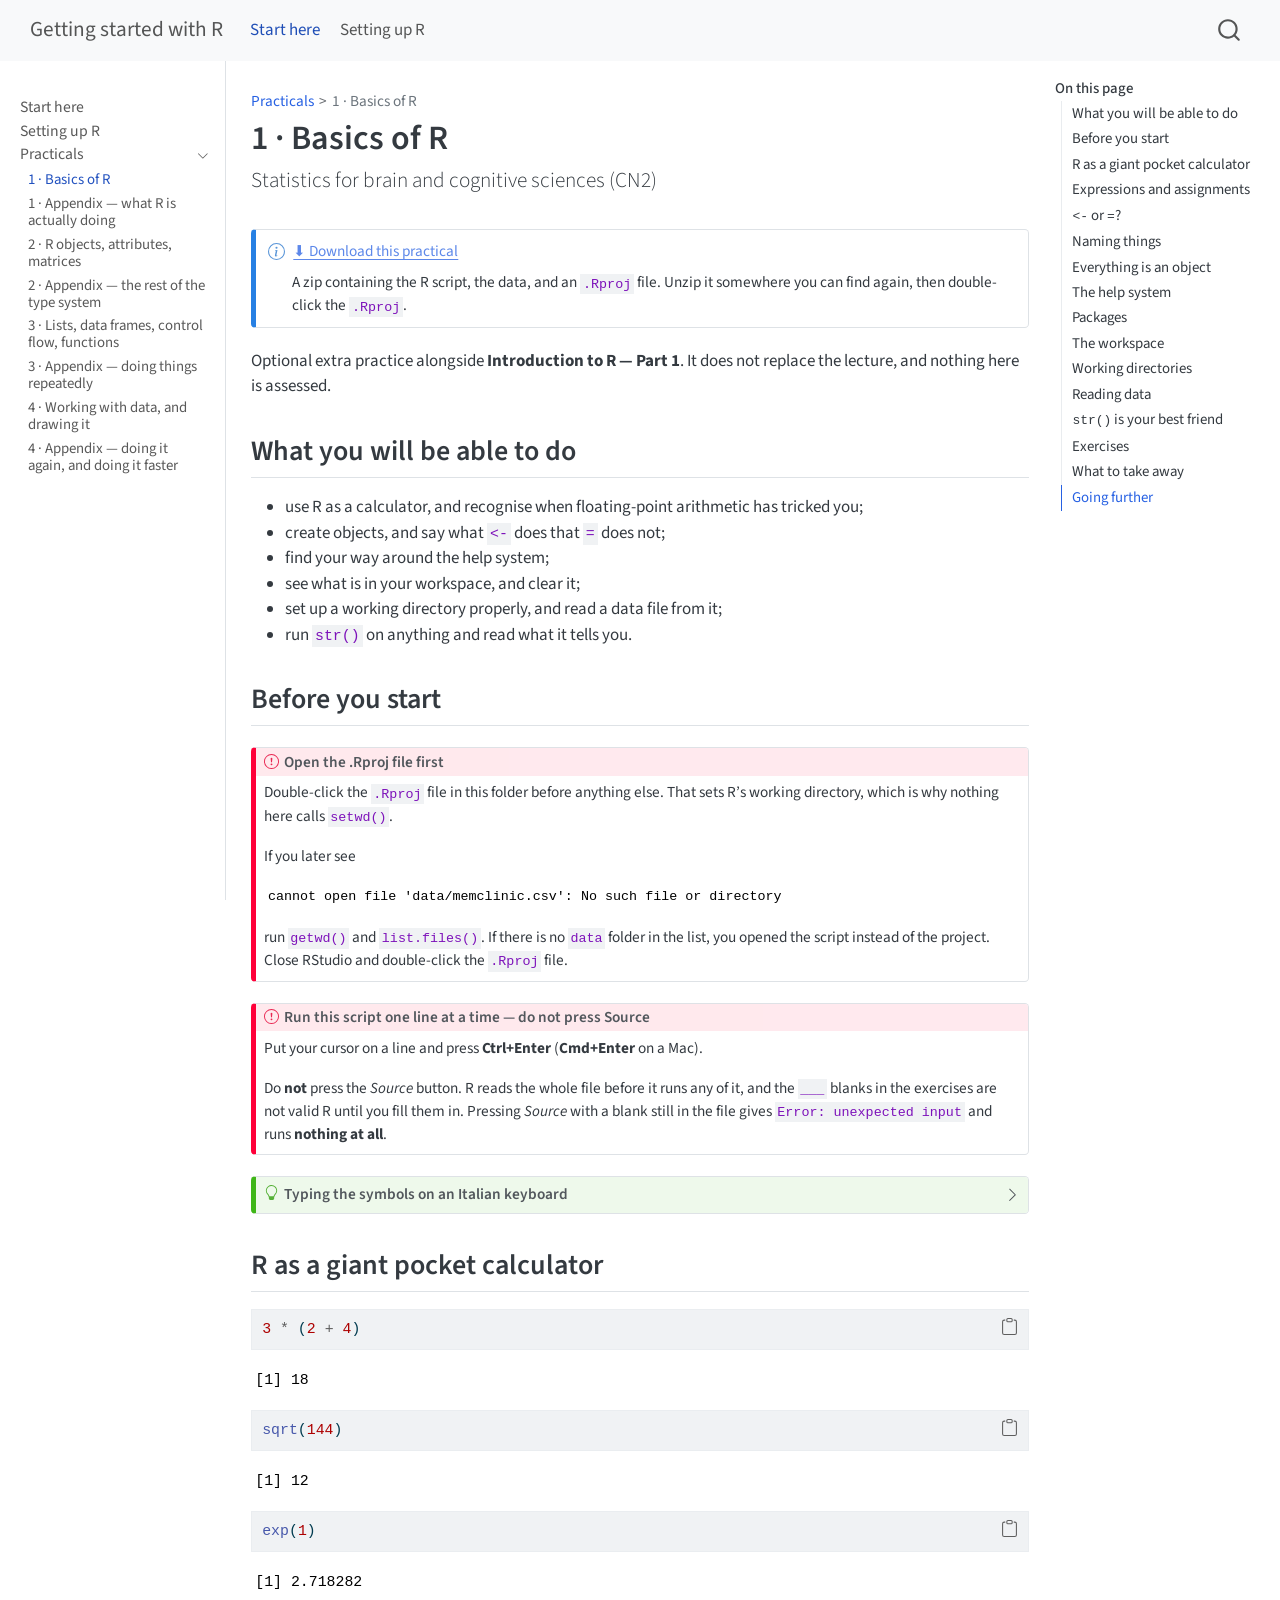
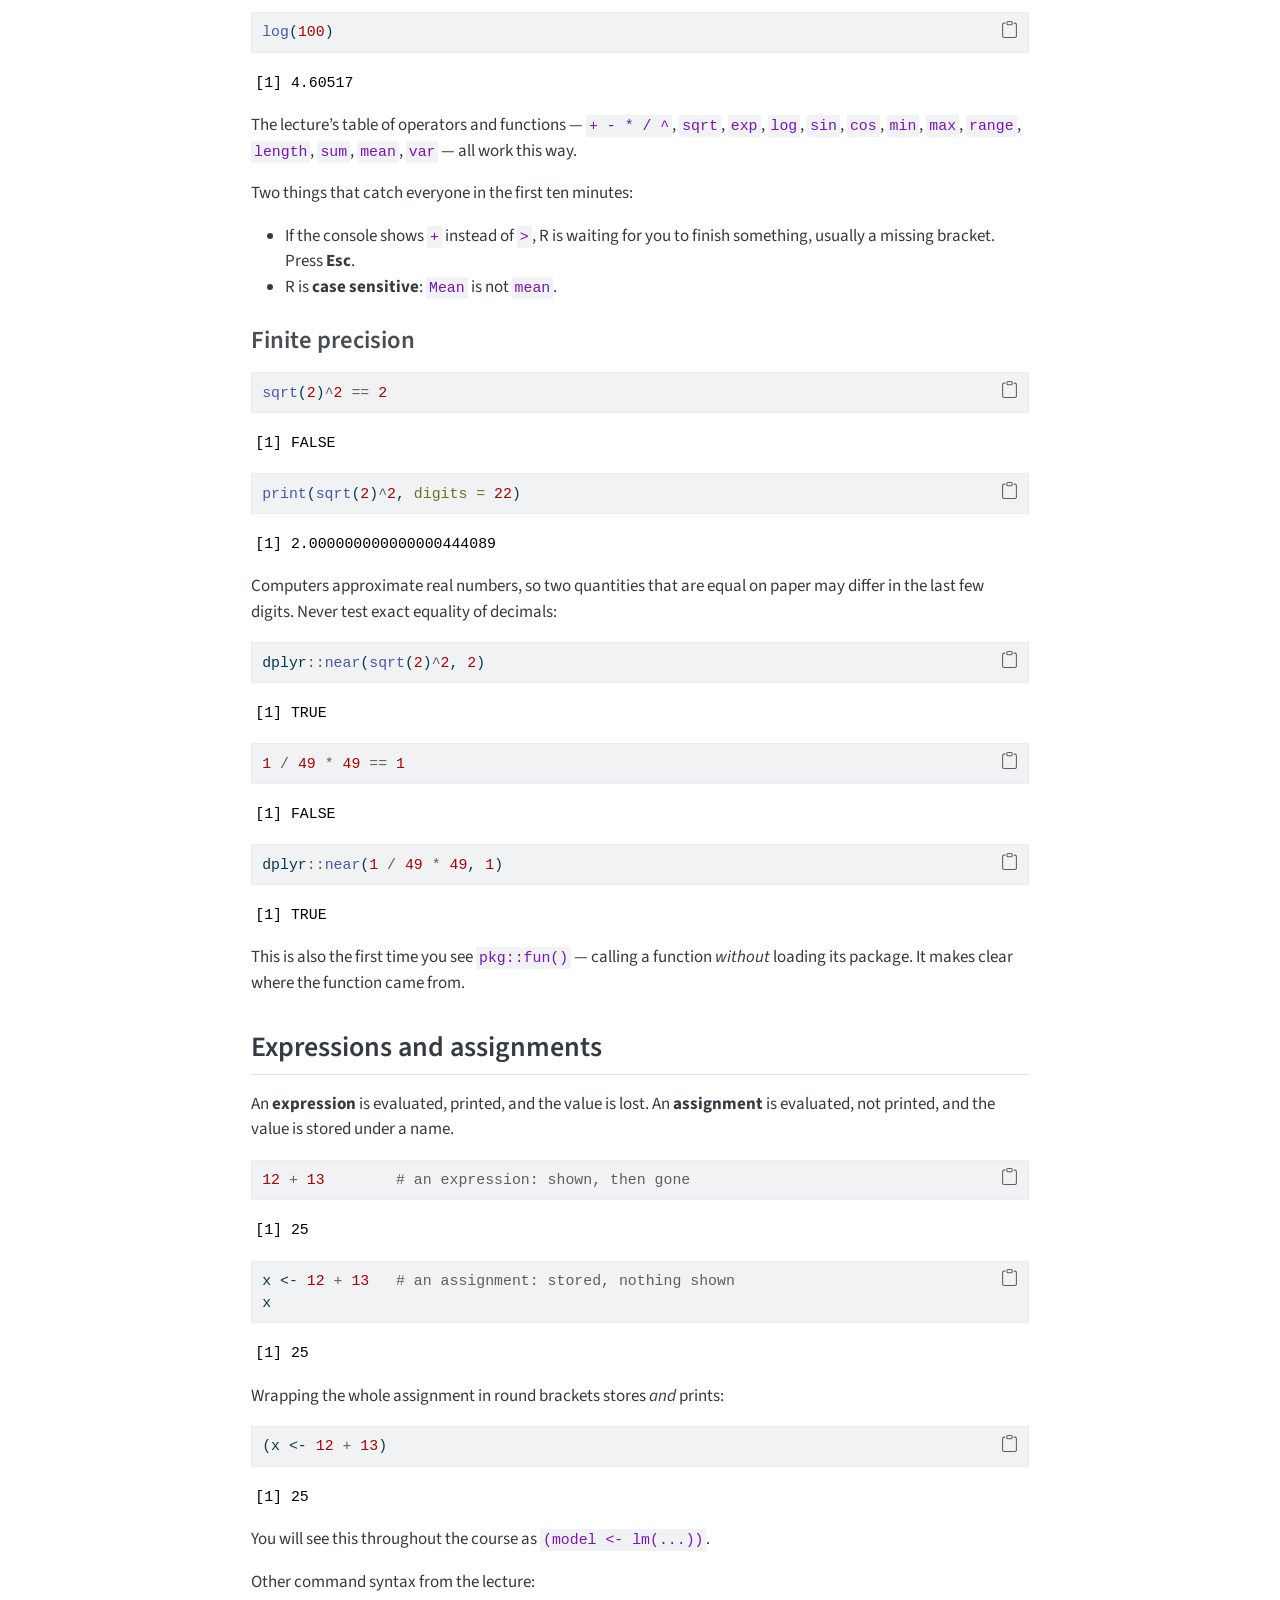
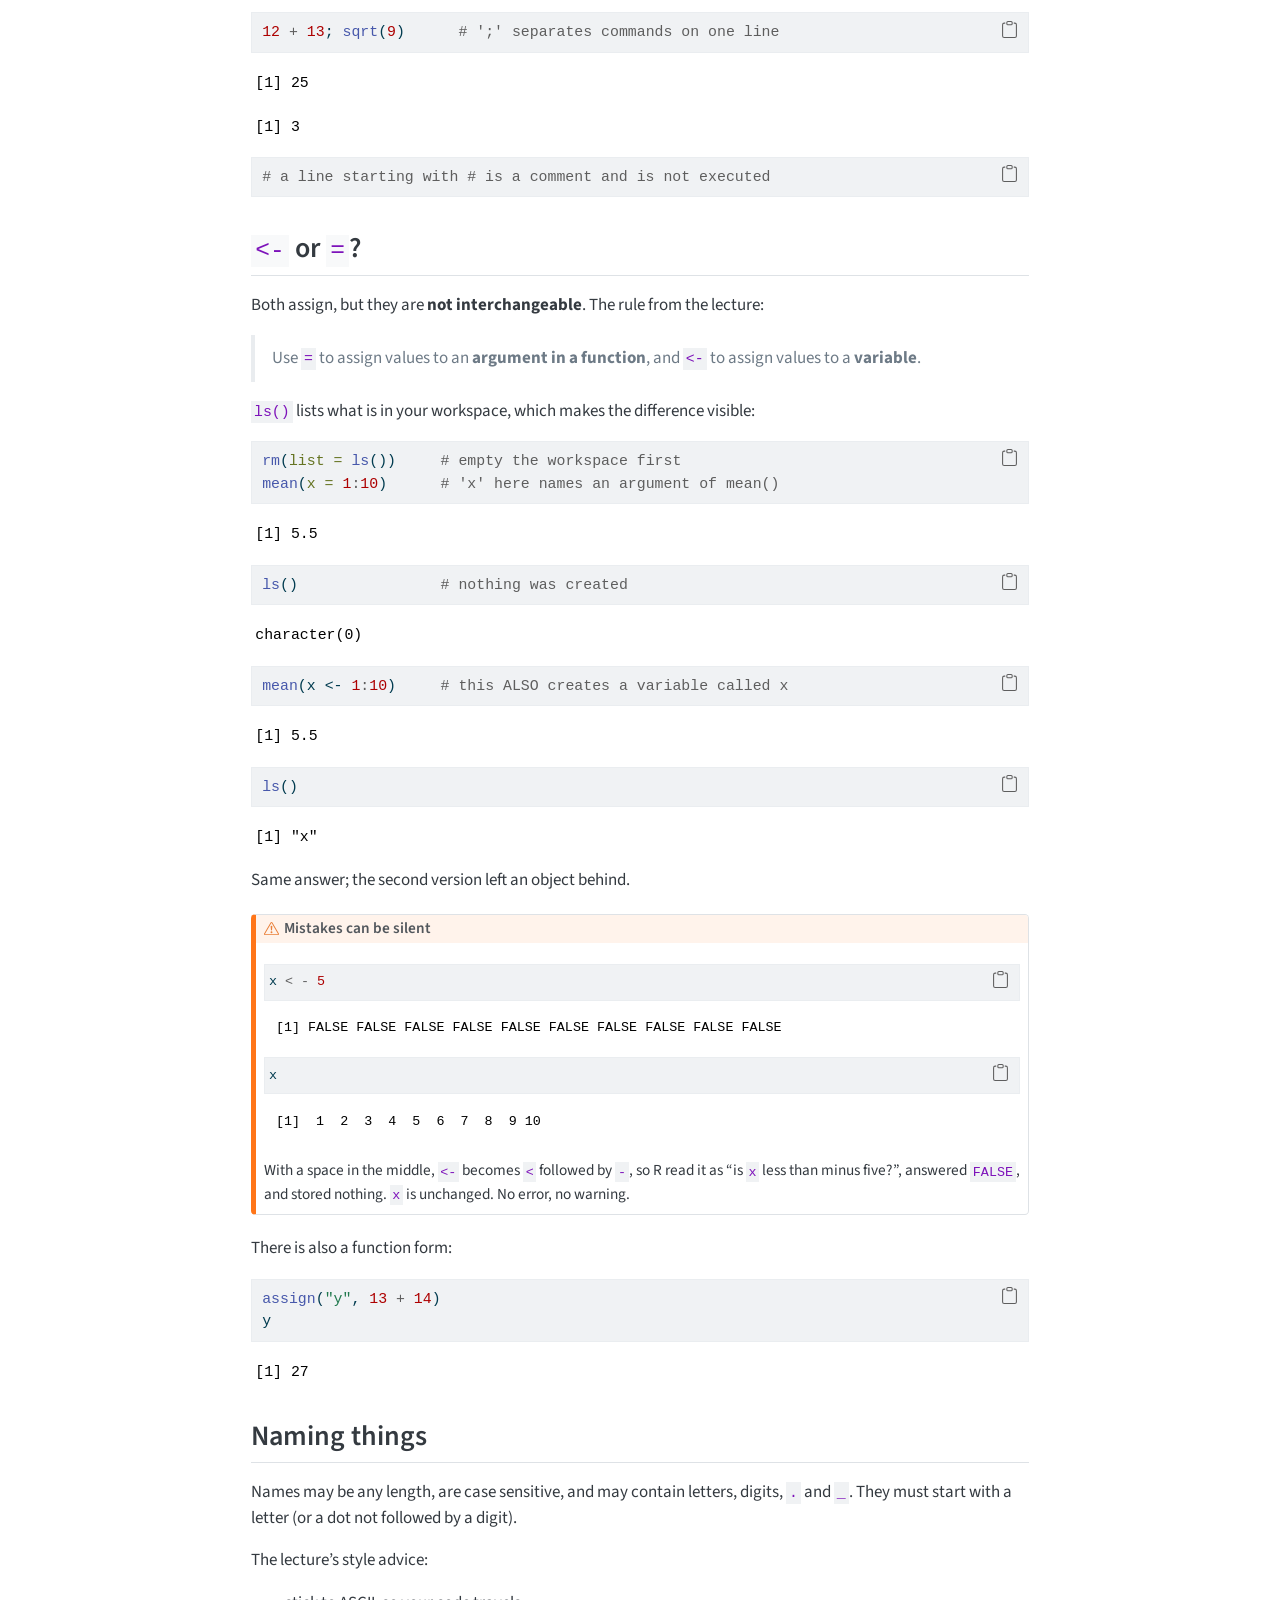
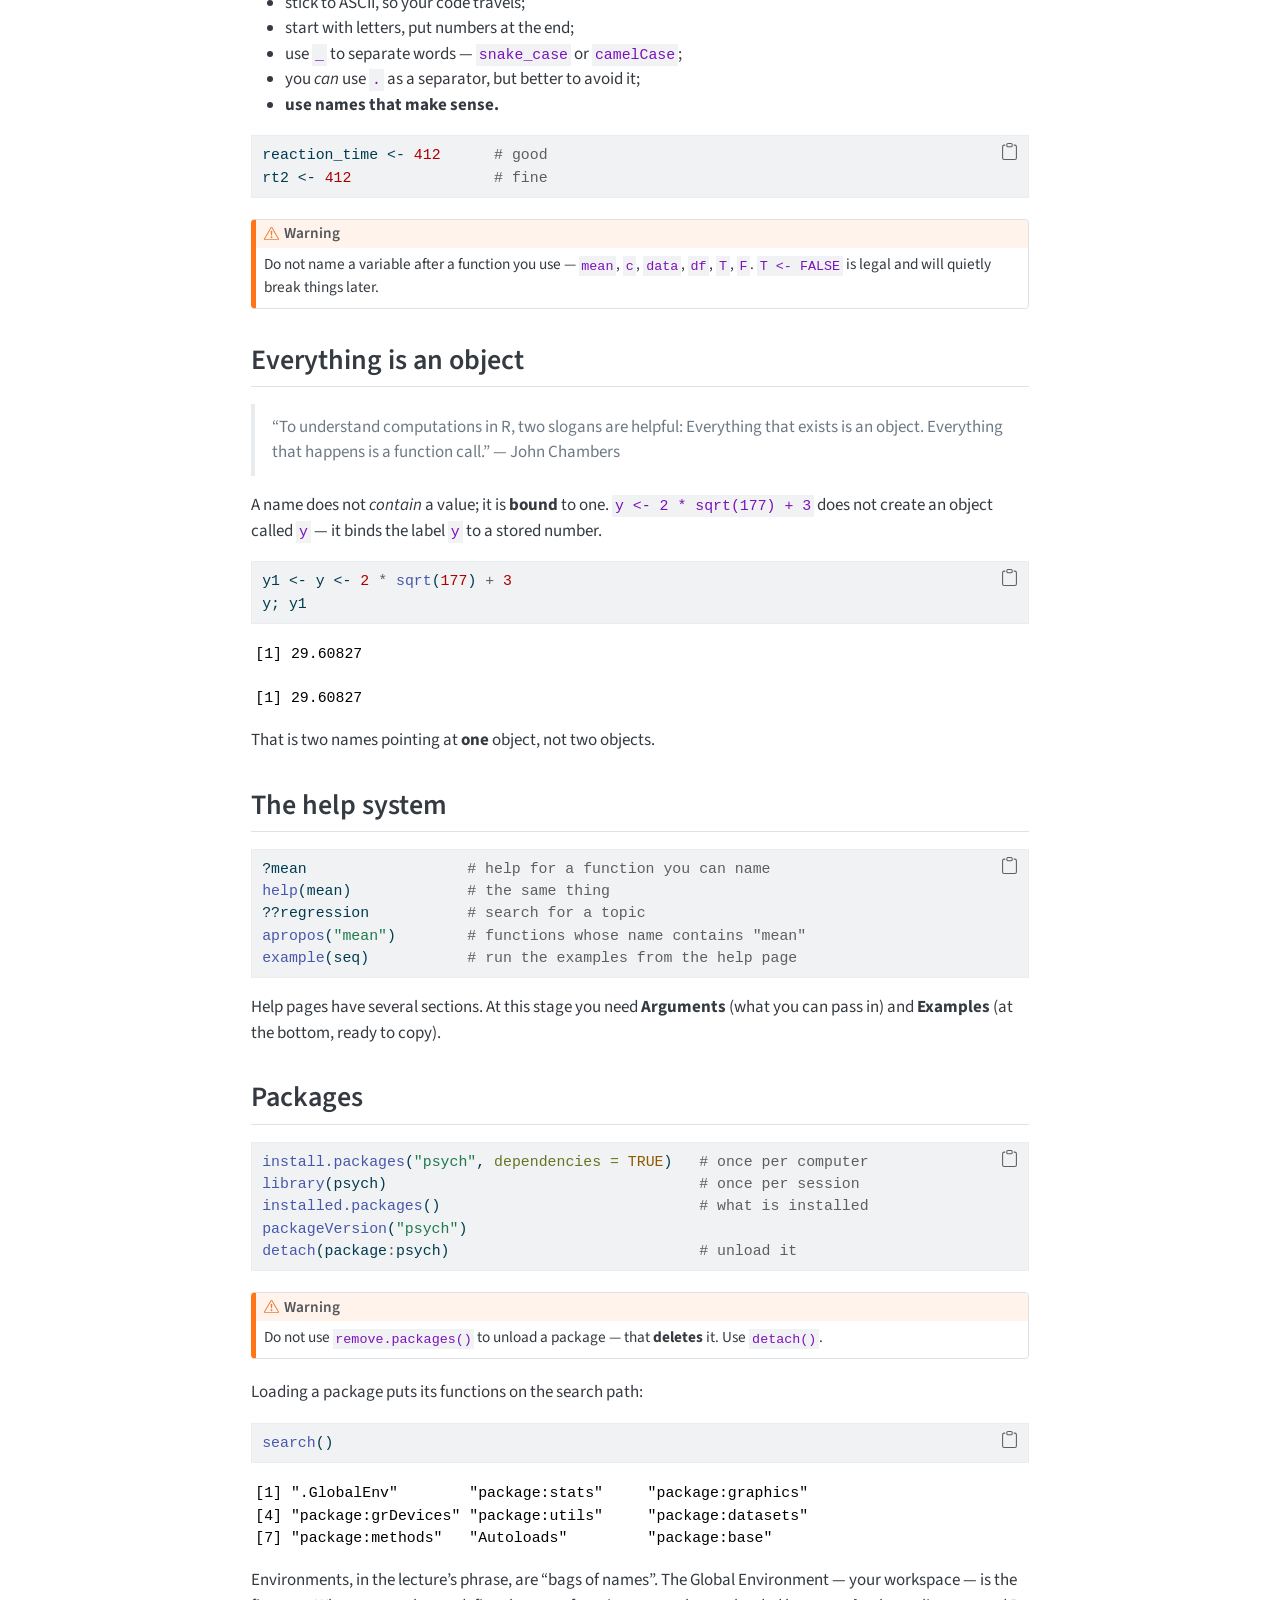
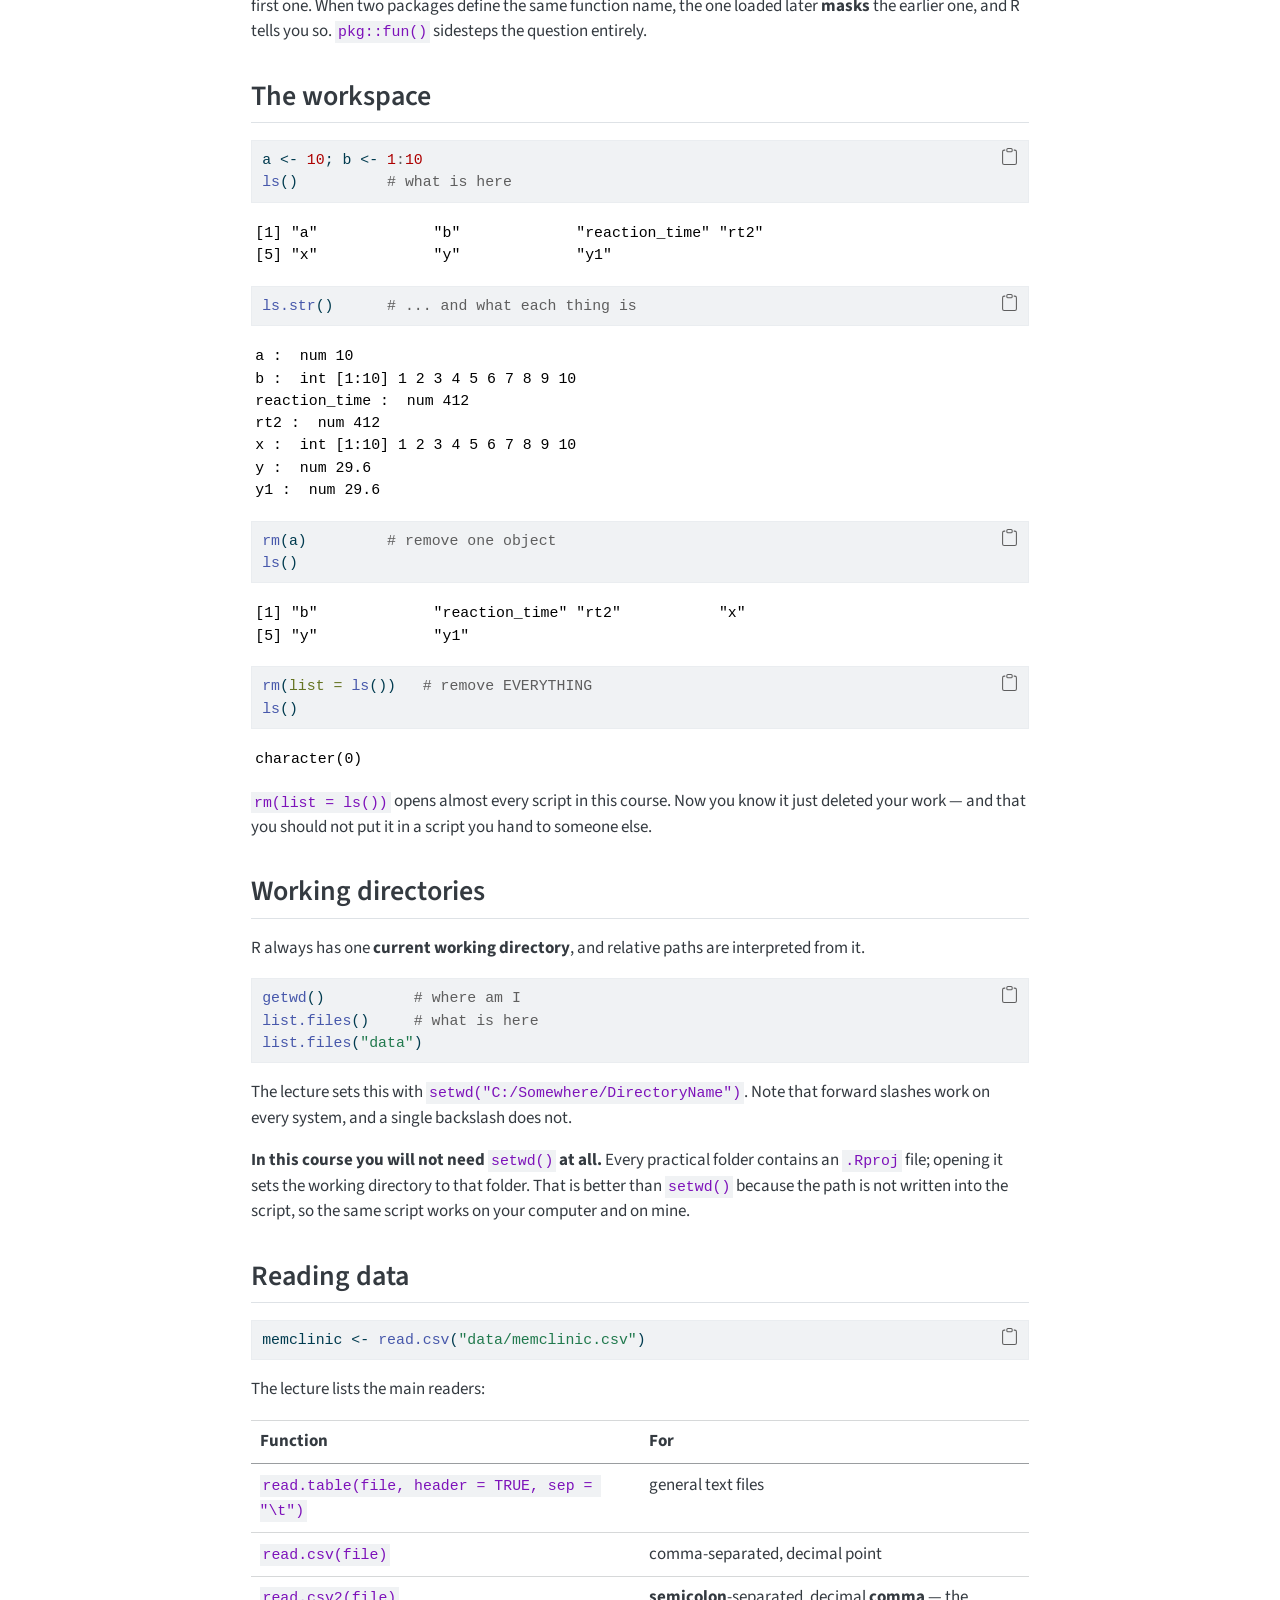
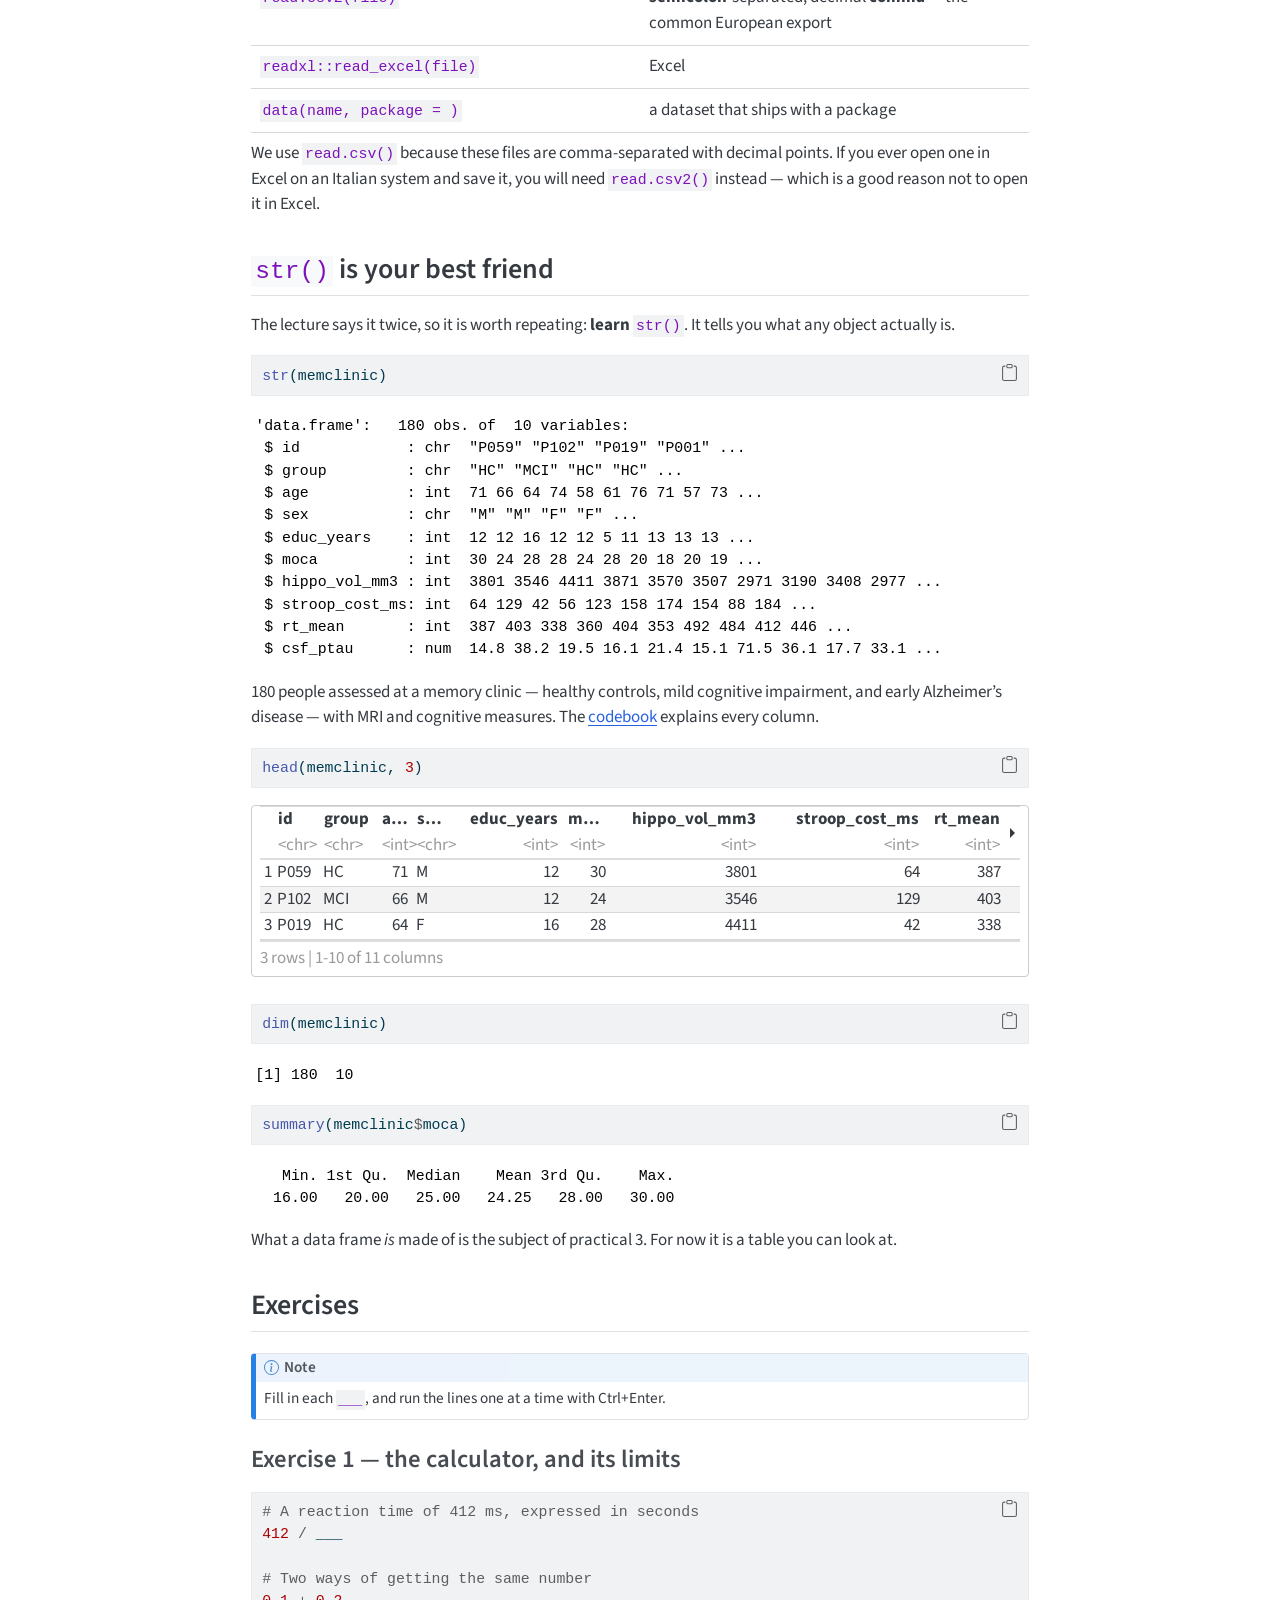
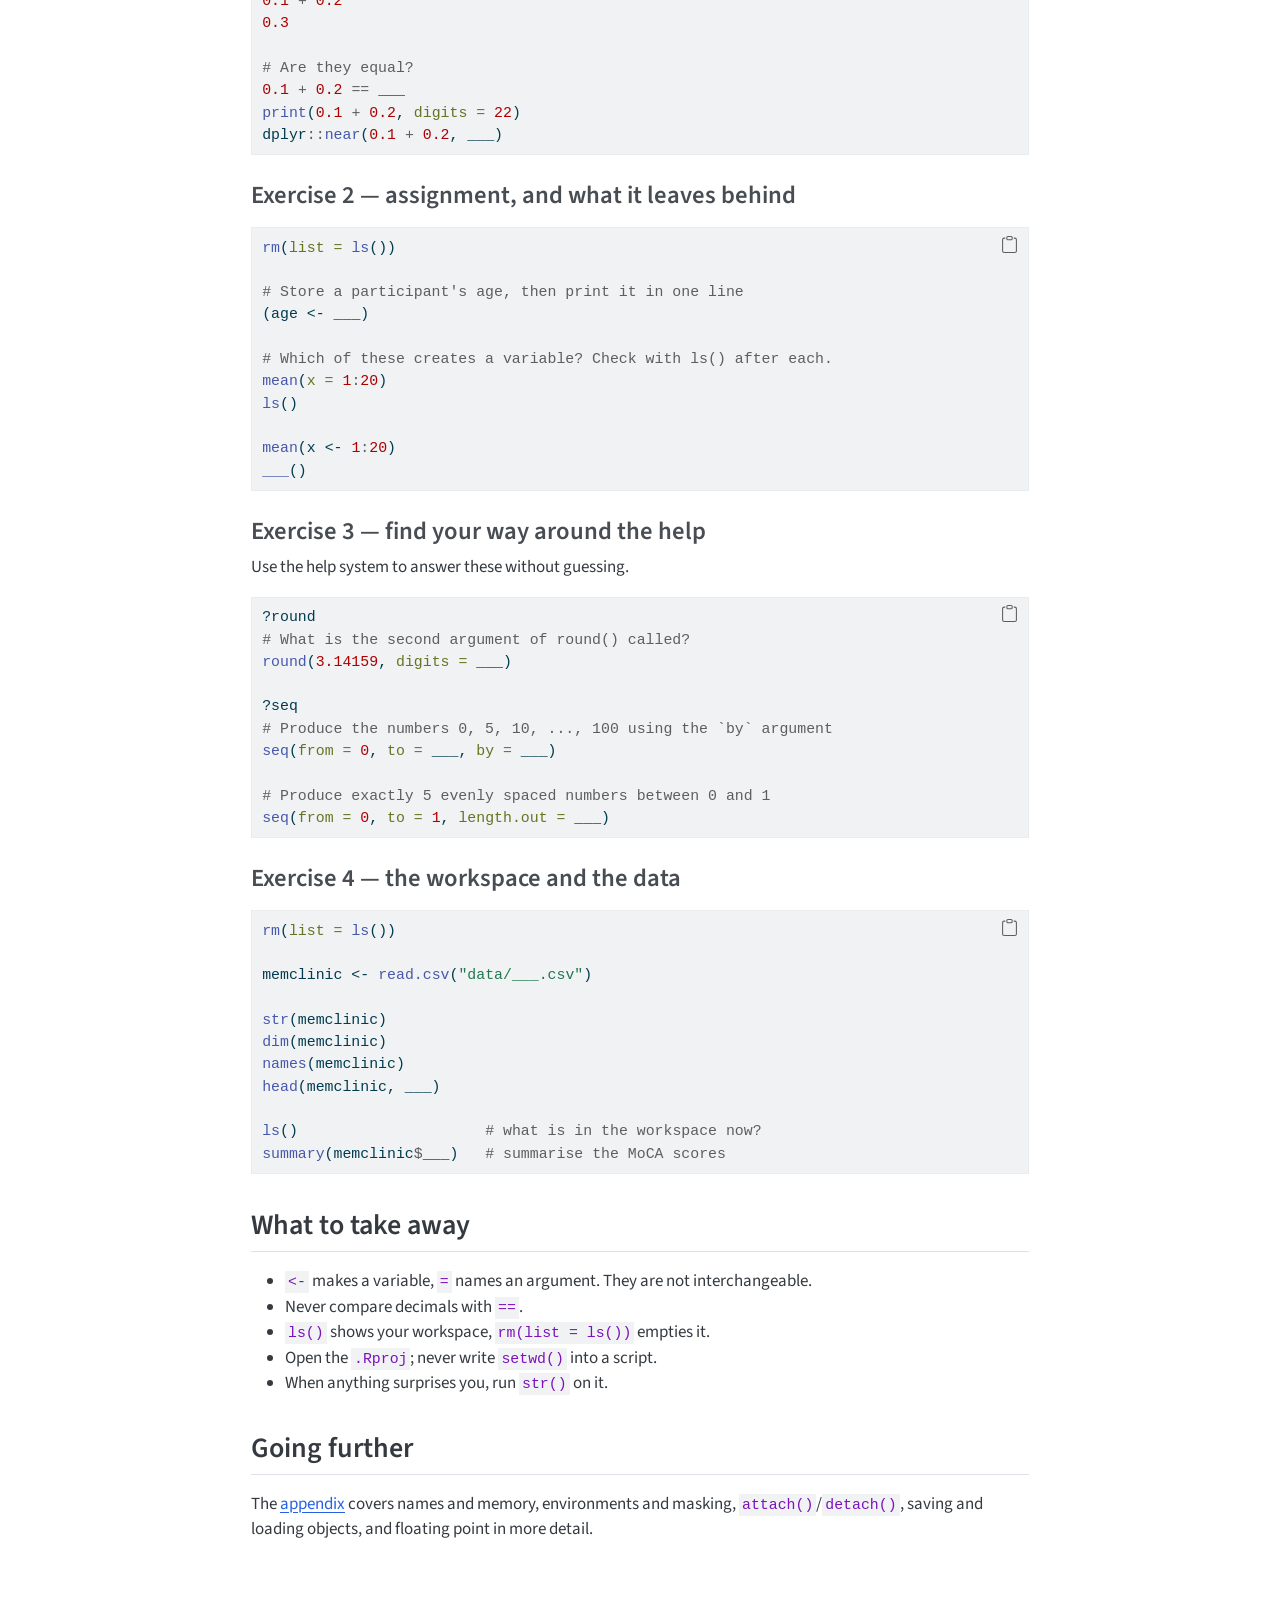
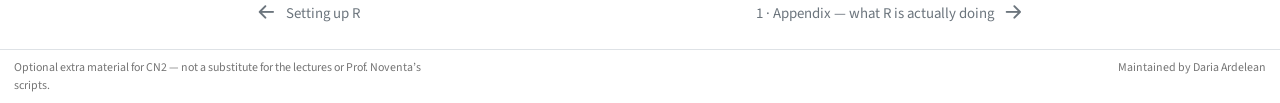
==== sessions/01-r-basics/index.html @ 89834e25 "site: 2026-09-23" ====
<!DOCTYPE html>
<html xmlns="http://www.w3.org/1999/xhtml" lang="en" xml:lang="en"><head>

<meta charset="utf-8">
<meta name="generator" content="quarto-1.8.26">

<meta name="viewport" content="width=device-width, initial-scale=1.0, user-scalable=yes">


<title>1 · Basics of R – Getting started with R</title>
<style>
code{white-space: pre-wrap;}
span.smallcaps{font-variant: small-caps;}
div.columns{display: flex; gap: min(4vw, 1.5em);}
div.column{flex: auto; overflow-x: auto;}
div.hanging-indent{margin-left: 1.5em; text-indent: -1.5em;}
ul.task-list{list-style: none;}
ul.task-list li input[type="checkbox"] {
  width: 0.8em;
  margin: 0 0.8em 0.2em -1em; /* quarto-specific, see https://github.com/quarto-dev/quarto-cli/issues/4556 */ 
  vertical-align: middle;
}
/* CSS for syntax highlighting */
html { -webkit-text-size-adjust: 100%; }
pre > code.sourceCode { white-space: pre; position: relative; }
pre > code.sourceCode > span { display: inline-block; line-height: 1.25; }
pre > code.sourceCode > span:empty { height: 1.2em; }
.sourceCode { overflow: visible; }
code.sourceCode > span { color: inherit; text-decoration: inherit; }
div.sourceCode { margin: 1em 0; }
pre.sourceCode { margin: 0; }
@media screen {
div.sourceCode { overflow: auto; }
}
@media print {
pre > code.sourceCode { white-space: pre-wrap; }
pre > code.sourceCode > span { text-indent: -5em; padding-left: 5em; }
}
pre.numberSource code
  { counter-reset: source-line 0; }
pre.numberSource code > span
  { position: relative; left: -4em; counter-increment: source-line; }
pre.numberSource code > span > a:first-child::before
  { content: counter(source-line);
    position: relative; left: -1em; text-align: right; vertical-align: baseline;
    border: none; display: inline-block;
    -webkit-touch-callout: none; -webkit-user-select: none;
    -khtml-user-select: none; -moz-user-select: none;
    -ms-user-select: none; user-select: none;
    padding: 0 4px; width: 4em;
  }
pre.numberSource { margin-left: 3em;  padding-left: 4px; }
div.sourceCode
  {   }
@media screen {
pre > code.sourceCode > span > a:first-child::before { text-decoration: underline; }
}
</style>


<script src="../../site_libs/quarto-nav/quarto-nav.js"></script>
<script src="../../site_libs/quarto-nav/headroom.min.js"></script>
<script src="../../site_libs/clipboard/clipboard.min.js"></script>
<script src="../../site_libs/quarto-search/autocomplete.umd.js"></script>
<script src="../../site_libs/quarto-search/fuse.min.js"></script>
<script src="../../site_libs/quarto-search/quarto-search.js"></script>
<meta name="quarto:offset" content="../../">
<link href="../../sessions/01-r-basics/appendix.html" rel="next">
<link href="../../setup.html" rel="prev">
<script src="../../site_libs/quarto-html/quarto.js" type="module"></script>
<script src="../../site_libs/quarto-html/tabsets/tabsets.js" type="module"></script>
<script src="../../site_libs/quarto-html/axe/axe-check.js" type="module"></script>
<script src="../../site_libs/quarto-html/popper.min.js"></script>
<script src="../../site_libs/quarto-html/tippy.umd.min.js"></script>
<script src="../../site_libs/quarto-html/anchor.min.js"></script>
<link href="../../site_libs/quarto-html/tippy.css" rel="stylesheet">
<link href="../../site_libs/quarto-html/quarto-syntax-highlighting-587c61ba64f3a5504c4d52d930310e48.css" rel="stylesheet" id="quarto-text-highlighting-styles">
<script src="../../site_libs/bootstrap/bootstrap.min.js"></script>
<link href="../../site_libs/bootstrap/bootstrap-icons.css" rel="stylesheet">
<link href="../../site_libs/bootstrap/bootstrap-b4acf84f37d6d68f6a15c6fe27913e81.min.css" rel="stylesheet" append-hash="true" id="quarto-bootstrap" data-mode="light">
<script id="quarto-search-options" type="application/json">{
  "location": "navbar",
  "copy-button": false,
  "collapse-after": 3,
  "panel-placement": "end",
  "type": "overlay",
  "limit": 50,
  "keyboard-shortcut": [
    "f",
    "/",
    "s"
  ],
  "show-item-context": false,
  "language": {
    "search-no-results-text": "No results",
    "search-matching-documents-text": "matching documents",
    "search-copy-link-title": "Copy link to search",
    "search-hide-matches-text": "Hide additional matches",
    "search-more-match-text": "more match in this document",
    "search-more-matches-text": "more matches in this document",
    "search-clear-button-title": "Clear",
    "search-text-placeholder": "",
    "search-detached-cancel-button-title": "Cancel",
    "search-submit-button-title": "Submit",
    "search-label": "Search"
  }
}</script>
<link href="../../site_libs/pagedtable-1.1/css/pagedtable.css" rel="stylesheet">
<script src="../../site_libs/pagedtable-1.1/js/pagedtable.js"></script>


<link rel="stylesheet" href="../../styles.css">
</head>

<body class="nav-sidebar docked nav-fixed quarto-light">

<div id="quarto-search-results"></div>
  <header id="quarto-header" class="headroom fixed-top">
    <nav class="navbar navbar-expand-lg " data-bs-theme="dark">
      <div class="navbar-container container-fluid">
      <div class="navbar-brand-container mx-auto">
    <a class="navbar-brand" href="../../index.html">
    <span class="navbar-title">Getting started with R</span>
    </a>
  </div>
            <div id="quarto-search" class="" title="Search"></div>
          <button class="navbar-toggler" type="button" data-bs-toggle="collapse" data-bs-target="#navbarCollapse" aria-controls="navbarCollapse" role="menu" aria-expanded="false" aria-label="Toggle navigation" onclick="if (window.quartoToggleHeadroom) { window.quartoToggleHeadroom(); }">
  <span class="navbar-toggler-icon"></span>
</button>
          <div class="collapse navbar-collapse" id="navbarCollapse">
            <ul class="navbar-nav navbar-nav-scroll me-auto">
  <li class="nav-item">
    <a class="nav-link active" href="../../index.html" aria-current="page"> 
<span class="menu-text">Start here</span></a>
  </li>  
  <li class="nav-item">
    <a class="nav-link" href="../../setup.html"> 
<span class="menu-text">Setting up R</span></a>
  </li>  
</ul>
          </div> <!-- /navcollapse -->
            <div class="quarto-navbar-tools">
</div>
      </div> <!-- /container-fluid -->
    </nav>
  <nav class="quarto-secondary-nav">
    <div class="container-fluid d-flex">
      <button type="button" class="quarto-btn-toggle btn" data-bs-toggle="collapse" role="button" data-bs-target=".quarto-sidebar-collapse-item" aria-controls="quarto-sidebar" aria-expanded="false" aria-label="Toggle sidebar navigation" onclick="if (window.quartoToggleHeadroom) { window.quartoToggleHeadroom(); }">
        <i class="bi bi-layout-text-sidebar-reverse"></i>
      </button>
        <nav class="quarto-page-breadcrumbs" aria-label="breadcrumb"><ol class="breadcrumb"><li class="breadcrumb-item"><a href="../../sessions/01-r-basics/index.html">Practicals</a></li><li class="breadcrumb-item"><a href="../../sessions/01-r-basics/index.html">1 · Basics of R</a></li></ol></nav>
        <a class="flex-grow-1" role="navigation" data-bs-toggle="collapse" data-bs-target=".quarto-sidebar-collapse-item" aria-controls="quarto-sidebar" aria-expanded="false" aria-label="Toggle sidebar navigation" onclick="if (window.quartoToggleHeadroom) { window.quartoToggleHeadroom(); }">      
        </a>
    </div>
  </nav>
</header>
<!-- content -->
<div id="quarto-content" class="quarto-container page-columns page-rows-contents page-layout-article page-navbar">
<!-- sidebar -->
  <nav id="quarto-sidebar" class="sidebar collapse collapse-horizontal quarto-sidebar-collapse-item sidebar-navigation docked overflow-auto">
    <div class="sidebar-menu-container"> 
    <ul class="list-unstyled mt-1">
        <li class="sidebar-item">
  <div class="sidebar-item-container"> 
  <a href="../../index.html" class="sidebar-item-text sidebar-link">
 <span class="menu-text">Start here</span></a>
  </div>
</li>
        <li class="sidebar-item">
  <div class="sidebar-item-container"> 
  <a href="../../setup.html" class="sidebar-item-text sidebar-link">
 <span class="menu-text">Setting up R</span></a>
  </div>
</li>
        <li class="sidebar-item sidebar-item-section">
      <div class="sidebar-item-container"> 
            <a class="sidebar-item-text sidebar-link text-start" data-bs-toggle="collapse" data-bs-target="#quarto-sidebar-section-1" role="navigation" aria-expanded="true">
 <span class="menu-text">Practicals</span></a>
          <a class="sidebar-item-toggle text-start" data-bs-toggle="collapse" data-bs-target="#quarto-sidebar-section-1" role="navigation" aria-expanded="true" aria-label="Toggle section">
            <i class="bi bi-chevron-right ms-2"></i>
          </a> 
      </div>
      <ul id="quarto-sidebar-section-1" class="collapse list-unstyled sidebar-section depth1 show">  
          <li class="sidebar-item">
  <div class="sidebar-item-container"> 
  <a href="../../sessions/01-r-basics/index.html" class="sidebar-item-text sidebar-link active">
 <span class="menu-text">1 · Basics of R</span></a>
  </div>
</li>
          <li class="sidebar-item">
  <div class="sidebar-item-container"> 
  <a href="../../sessions/01-r-basics/appendix.html" class="sidebar-item-text sidebar-link">
 <span class="menu-text">1 · Appendix — what R is actually doing</span></a>
  </div>
</li>
          <li class="sidebar-item">
  <div class="sidebar-item-container"> 
  <a href="../../sessions/02-r-objects/index.html" class="sidebar-item-text sidebar-link">
 <span class="menu-text">2 · R objects, attributes, matrices</span></a>
  </div>
</li>
          <li class="sidebar-item">
  <div class="sidebar-item-container"> 
  <a href="../../sessions/02-r-objects/appendix.html" class="sidebar-item-text sidebar-link">
 <span class="menu-text">2 · Appendix — the rest of the type system</span></a>
  </div>
</li>
          <li class="sidebar-item">
  <div class="sidebar-item-container"> 
  <a href="../../sessions/03-lists-dataframes-functions/index.html" class="sidebar-item-text sidebar-link">
 <span class="menu-text">3 · Lists, data frames, control flow, functions</span></a>
  </div>
</li>
          <li class="sidebar-item">
  <div class="sidebar-item-container"> 
  <a href="../../sessions/03-lists-dataframes-functions/appendix.html" class="sidebar-item-text sidebar-link">
 <span class="menu-text">3 · Appendix — doing things repeatedly</span></a>
  </div>
</li>
          <li class="sidebar-item">
  <div class="sidebar-item-container"> 
  <a href="../../sessions/04-working-with-data/index.html" class="sidebar-item-text sidebar-link">
 <span class="menu-text">4 · Working with data, and drawing it</span></a>
  </div>
</li>
          <li class="sidebar-item">
  <div class="sidebar-item-container"> 
  <a href="../../sessions/04-working-with-data/appendix.html" class="sidebar-item-text sidebar-link">
 <span class="menu-text">4 · Appendix — doing it again, and doing it faster</span></a>
  </div>
</li>
      </ul>
  </li>
    </ul>
    </div>
</nav>
<div id="quarto-sidebar-glass" class="quarto-sidebar-collapse-item" data-bs-toggle="collapse" data-bs-target=".quarto-sidebar-collapse-item"></div>
<!-- margin-sidebar -->
    <div id="quarto-margin-sidebar" class="sidebar margin-sidebar">
        <nav id="TOC" role="doc-toc" class="toc-active">
    <h2 id="toc-title">On this page</h2>
   
  <ul>
  <li><a href="#what-you-will-be-able-to-do" id="toc-what-you-will-be-able-to-do" class="nav-link active" data-scroll-target="#what-you-will-be-able-to-do">What you will be able to do</a></li>
  <li><a href="#before-you-start" id="toc-before-you-start" class="nav-link" data-scroll-target="#before-you-start">Before you start</a></li>
  <li><a href="#r-as-a-giant-pocket-calculator" id="toc-r-as-a-giant-pocket-calculator" class="nav-link" data-scroll-target="#r-as-a-giant-pocket-calculator">R as a giant pocket calculator</a>
  <ul class="collapse">
  <li><a href="#finite-precision" id="toc-finite-precision" class="nav-link" data-scroll-target="#finite-precision">Finite precision</a></li>
  </ul></li>
  <li><a href="#expressions-and-assignments" id="toc-expressions-and-assignments" class="nav-link" data-scroll-target="#expressions-and-assignments">Expressions and assignments</a></li>
  <li><a href="#or" id="toc-or" class="nav-link" data-scroll-target="#or"><code>&lt;-</code> or <code>=</code>?</a></li>
  <li><a href="#naming-things" id="toc-naming-things" class="nav-link" data-scroll-target="#naming-things">Naming things</a></li>
  <li><a href="#everything-is-an-object" id="toc-everything-is-an-object" class="nav-link" data-scroll-target="#everything-is-an-object">Everything is an object</a></li>
  <li><a href="#the-help-system" id="toc-the-help-system" class="nav-link" data-scroll-target="#the-help-system">The help system</a></li>
  <li><a href="#packages" id="toc-packages" class="nav-link" data-scroll-target="#packages">Packages</a></li>
  <li><a href="#the-workspace" id="toc-the-workspace" class="nav-link" data-scroll-target="#the-workspace">The workspace</a></li>
  <li><a href="#working-directories" id="toc-working-directories" class="nav-link" data-scroll-target="#working-directories">Working directories</a></li>
  <li><a href="#reading-data" id="toc-reading-data" class="nav-link" data-scroll-target="#reading-data">Reading data</a></li>
  <li><a href="#str-is-your-best-friend" id="toc-str-is-your-best-friend" class="nav-link" data-scroll-target="#str-is-your-best-friend"><code>str()</code> is your best friend</a></li>
  <li><a href="#exercises" id="toc-exercises" class="nav-link" data-scroll-target="#exercises">Exercises</a>
  <ul class="collapse">
  <li><a href="#exercise-1-the-calculator-and-its-limits" id="toc-exercise-1-the-calculator-and-its-limits" class="nav-link" data-scroll-target="#exercise-1-the-calculator-and-its-limits">Exercise 1 — the calculator, and its limits</a></li>
  <li><a href="#exercise-2-assignment-and-what-it-leaves-behind" id="toc-exercise-2-assignment-and-what-it-leaves-behind" class="nav-link" data-scroll-target="#exercise-2-assignment-and-what-it-leaves-behind">Exercise 2 — assignment, and what it leaves behind</a></li>
  <li><a href="#exercise-3-find-your-way-around-the-help" id="toc-exercise-3-find-your-way-around-the-help" class="nav-link" data-scroll-target="#exercise-3-find-your-way-around-the-help">Exercise 3 — find your way around the help</a></li>
  <li><a href="#exercise-4-the-workspace-and-the-data" id="toc-exercise-4-the-workspace-and-the-data" class="nav-link" data-scroll-target="#exercise-4-the-workspace-and-the-data">Exercise 4 — the workspace and the data</a></li>
  </ul></li>
  <li><a href="#what-to-take-away" id="toc-what-to-take-away" class="nav-link" data-scroll-target="#what-to-take-away">What to take away</a></li>
  <li><a href="#going-further" id="toc-going-further" class="nav-link" data-scroll-target="#going-further">Going further</a></li>
  </ul>
</nav>
    </div>
<!-- main -->
<main class="content" id="quarto-document-content">

<header id="title-block-header" class="quarto-title-block default"><nav class="quarto-page-breadcrumbs quarto-title-breadcrumbs d-none d-lg-block" aria-label="breadcrumb"><ol class="breadcrumb"><li class="breadcrumb-item"><a href="../../sessions/01-r-basics/index.html">Practicals</a></li><li class="breadcrumb-item"><a href="../../sessions/01-r-basics/index.html">1 · Basics of R</a></li></ol></nav>
<div class="quarto-title">
<h1 class="title">1 · Basics of R</h1>
<p class="subtitle lead">Statistics for brain and cognitive sciences (CN2)</p>
</div>



<div class="quarto-title-meta">

    
  
    
  </div>
  


</header>


<div class="callout callout-style-simple callout-note callout-titled">
<div class="callout-header d-flex align-content-center">
<div class="callout-icon-container">
<i class="callout-icon"></i>
</div>
<div class="callout-title-container flex-fill">
<span class="screen-reader-only">Note</span><a href="../../handouts/01-r-basics.zip">⬇ Download this practical</a>
</div>
</div>
<div class="callout-body-container callout-body">
<p>A zip containing the R script, the data, and an <code>.Rproj</code> file. Unzip it somewhere you can find again, then double-click the <code>.Rproj</code>.</p>
</div>
</div>
<p>Optional extra practice alongside <strong>Introduction to R — Part 1</strong>. It does not replace the lecture, and nothing here is assessed.</p>
<section id="what-you-will-be-able-to-do" class="level2">
<h2 class="anchored" data-anchor-id="what-you-will-be-able-to-do">What you will be able to do</h2>
<ul>
<li>use R as a calculator, and recognise when floating-point arithmetic has tricked you;</li>
<li>create objects, and say what <code>&lt;-</code> does that <code>=</code> does not;</li>
<li>find your way around the help system;</li>
<li>see what is in your workspace, and clear it;</li>
<li>set up a working directory properly, and read a data file from it;</li>
<li>run <code>str()</code> on anything and read what it tells you.</li>
</ul>
</section>
<section id="before-you-start" class="level2">
<h2 class="anchored" data-anchor-id="before-you-start">Before you start</h2>
<div class="callout callout-style-default callout-important callout-titled" title="Open the .Rproj file first">
<div class="callout-header d-flex align-content-center">
<div class="callout-icon-container">
<i class="callout-icon"></i>
</div>
<div class="callout-title-container flex-fill">
<span class="screen-reader-only">Important</span>Open the .Rproj file first
</div>
</div>
<div class="callout-body-container callout-body">
<p>Double-click the <code>.Rproj</code> file in this folder before anything else. That sets R’s working directory, which is why nothing here calls <code>setwd()</code>.</p>
<p>If you later see</p>
<pre><code>cannot open file 'data/memclinic.csv': No such file or directory</code></pre>
<p>run <code>getwd()</code> and <code>list.files()</code>. If there is no <code>data</code> folder in the list, you opened the script instead of the project. Close RStudio and double-click the <code>.Rproj</code> file.</p>
</div>
</div>
<div class="callout callout-style-default callout-important callout-titled" title="Run this script one line at a time — do not press Source">
<div class="callout-header d-flex align-content-center">
<div class="callout-icon-container">
<i class="callout-icon"></i>
</div>
<div class="callout-title-container flex-fill">
<span class="screen-reader-only">Important</span>Run this script one line at a time — do not press Source
</div>
</div>
<div class="callout-body-container callout-body">
<p>Put your cursor on a line and press <strong>Ctrl+Enter</strong> (<strong>Cmd+Enter</strong> on a Mac).</p>
<p>Do <strong>not</strong> press the <em>Source</em> button. R reads the whole file before it runs any of it, and the <code>___</code> blanks in the exercises are not valid R until you fill them in. Pressing <em>Source</em> with a blank still in the file gives <code>Error: unexpected input</code> and runs <strong>nothing at all</strong>.</p>
</div>
</div>
<div class="callout callout-style-default callout-tip callout-titled" title="Typing the symbols on an Italian keyboard">
<div class="callout-header d-flex align-content-center collapsed" data-bs-toggle="collapse" data-bs-target=".callout-4-contents" aria-controls="callout-4" aria-expanded="false" aria-label="Toggle callout">
<div class="callout-icon-container">
<i class="callout-icon"></i>
</div>
<div class="callout-title-container flex-fill">
<span class="screen-reader-only">Tip</span>Typing the symbols on an Italian keyboard
</div>
<div class="callout-btn-toggle d-inline-block border-0 py-1 ps-1 pe-0 float-end"><i class="callout-toggle"></i></div>
</div>
<div id="callout-4" class="callout-4-contents callout-collapse collapse">
<div class="callout-body-container callout-body">
<table class="caption-top table">
<colgroup>
<col style="width: 33%">
<col style="width: 33%">
<col style="width: 33%">
</colgroup>
<thead>
<tr class="header">
<th>Symbol</th>
<th>Mac</th>
<th>Windows</th>
</tr>
</thead>
<tbody>
<tr class="odd">
<td><code>&lt;-</code></td>
<td>Option + − (RStudio inserts it for you)</td>
<td>Alt + −</td>
</tr>
<tr class="even">
<td><code>~</code></td>
<td>Option + 5</td>
<td>AltGr + ì</td>
</tr>
<tr class="odd">
<td><code>[</code> <code>]</code></td>
<td>Option + è / Option + +</td>
<td>AltGr + è / AltGr + +</td>
</tr>
<tr class="even">
<td><code>{</code> <code>}</code></td>
<td>Shift + Option + è / Shift + Option + +</td>
<td>Shift + AltGr + è / +</td>
</tr>
<tr class="odd">
<td><code>#</code></td>
<td>Option + à</td>
<td>AltGr + à</td>
</tr>
</tbody>
</table>
<p>Use the <strong>copy button</strong> in the corner of each grey box rather than selecting text — copying from a browser can turn <code>"</code> into <code>"</code>, which R will not accept.</p>
</div>
</div>
</div>
</section>
<section id="r-as-a-giant-pocket-calculator" class="level2">
<h2 class="anchored" data-anchor-id="r-as-a-giant-pocket-calculator">R as a giant pocket calculator</h2>
<div class="cell">
<div class="code-copy-outer-scaffold"><div class="sourceCode cell-code" id="cb2"><pre class="sourceCode r code-with-copy"><code class="sourceCode r"><span id="cb2-1"><a href="#cb2-1" aria-hidden="true" tabindex="-1"></a><span class="dv">3</span> <span class="sc">*</span> (<span class="dv">2</span> <span class="sc">+</span> <span class="dv">4</span>)</span></code></pre></div><button title="Copy to Clipboard" class="code-copy-button"><i class="bi"></i></button></div>
<div class="cell-output cell-output-stdout">
<pre><code>[1] 18</code></pre>
</div>
<div class="code-copy-outer-scaffold"><div class="sourceCode cell-code" id="cb4"><pre class="sourceCode r code-with-copy"><code class="sourceCode r"><span id="cb4-1"><a href="#cb4-1" aria-hidden="true" tabindex="-1"></a><span class="fu">sqrt</span>(<span class="dv">144</span>)</span></code></pre></div><button title="Copy to Clipboard" class="code-copy-button"><i class="bi"></i></button></div>
<div class="cell-output cell-output-stdout">
<pre><code>[1] 12</code></pre>
</div>
<div class="code-copy-outer-scaffold"><div class="sourceCode cell-code" id="cb6"><pre class="sourceCode r code-with-copy"><code class="sourceCode r"><span id="cb6-1"><a href="#cb6-1" aria-hidden="true" tabindex="-1"></a><span class="fu">exp</span>(<span class="dv">1</span>)</span></code></pre></div><button title="Copy to Clipboard" class="code-copy-button"><i class="bi"></i></button></div>
<div class="cell-output cell-output-stdout">
<pre><code>[1] 2.718282</code></pre>
</div>
<div class="code-copy-outer-scaffold"><div class="sourceCode cell-code" id="cb8"><pre class="sourceCode r code-with-copy"><code class="sourceCode r"><span id="cb8-1"><a href="#cb8-1" aria-hidden="true" tabindex="-1"></a><span class="fu">log</span>(<span class="dv">100</span>)</span></code></pre></div><button title="Copy to Clipboard" class="code-copy-button"><i class="bi"></i></button></div>
<div class="cell-output cell-output-stdout">
<pre><code>[1] 4.60517</code></pre>
</div>
</div>
<p>The lecture’s table of operators and functions — <code>+ - * / ^</code>, <code>sqrt</code>, <code>exp</code>, <code>log</code>, <code>sin</code>, <code>cos</code>, <code>min</code>, <code>max</code>, <code>range</code>, <code>length</code>, <code>sum</code>, <code>mean</code>, <code>var</code> — all work this way.</p>
<p>Two things that catch everyone in the first ten minutes:</p>
<ul>
<li>If the console shows <strong><code>+</code></strong> instead of <strong><code>&gt;</code></strong>, R is waiting for you to finish something, usually a missing bracket. Press <strong>Esc</strong>.</li>
<li>R is <strong>case sensitive</strong>: <code>Mean</code> is not <code>mean</code>.</li>
</ul>
<section id="finite-precision" class="level3">
<h3 class="anchored" data-anchor-id="finite-precision">Finite precision</h3>
<div class="cell">
<div class="code-copy-outer-scaffold"><div class="sourceCode cell-code" id="cb10"><pre class="sourceCode r code-with-copy"><code class="sourceCode r"><span id="cb10-1"><a href="#cb10-1" aria-hidden="true" tabindex="-1"></a><span class="fu">sqrt</span>(<span class="dv">2</span>)<span class="sc">^</span><span class="dv">2</span> <span class="sc">==</span> <span class="dv">2</span></span></code></pre></div><button title="Copy to Clipboard" class="code-copy-button"><i class="bi"></i></button></div>
<div class="cell-output cell-output-stdout">
<pre><code>[1] FALSE</code></pre>
</div>
<div class="code-copy-outer-scaffold"><div class="sourceCode cell-code" id="cb12"><pre class="sourceCode r code-with-copy"><code class="sourceCode r"><span id="cb12-1"><a href="#cb12-1" aria-hidden="true" tabindex="-1"></a><span class="fu">print</span>(<span class="fu">sqrt</span>(<span class="dv">2</span>)<span class="sc">^</span><span class="dv">2</span>, <span class="at">digits =</span> <span class="dv">22</span>)</span></code></pre></div><button title="Copy to Clipboard" class="code-copy-button"><i class="bi"></i></button></div>
<div class="cell-output cell-output-stdout">
<pre><code>[1] 2.000000000000000444089</code></pre>
</div>
</div>
<p>Computers approximate real numbers, so two quantities that are equal on paper may differ in the last few digits. Never test exact equality of decimals:</p>
<div class="cell">
<div class="code-copy-outer-scaffold"><div class="sourceCode cell-code" id="cb14"><pre class="sourceCode r code-with-copy"><code class="sourceCode r"><span id="cb14-1"><a href="#cb14-1" aria-hidden="true" tabindex="-1"></a>dplyr<span class="sc">::</span><span class="fu">near</span>(<span class="fu">sqrt</span>(<span class="dv">2</span>)<span class="sc">^</span><span class="dv">2</span>, <span class="dv">2</span>)</span></code></pre></div><button title="Copy to Clipboard" class="code-copy-button"><i class="bi"></i></button></div>
<div class="cell-output cell-output-stdout">
<pre><code>[1] TRUE</code></pre>
</div>
<div class="code-copy-outer-scaffold"><div class="sourceCode cell-code" id="cb16"><pre class="sourceCode r code-with-copy"><code class="sourceCode r"><span id="cb16-1"><a href="#cb16-1" aria-hidden="true" tabindex="-1"></a><span class="dv">1</span> <span class="sc">/</span> <span class="dv">49</span> <span class="sc">*</span> <span class="dv">49</span> <span class="sc">==</span> <span class="dv">1</span></span></code></pre></div><button title="Copy to Clipboard" class="code-copy-button"><i class="bi"></i></button></div>
<div class="cell-output cell-output-stdout">
<pre><code>[1] FALSE</code></pre>
</div>
<div class="code-copy-outer-scaffold"><div class="sourceCode cell-code" id="cb18"><pre class="sourceCode r code-with-copy"><code class="sourceCode r"><span id="cb18-1"><a href="#cb18-1" aria-hidden="true" tabindex="-1"></a>dplyr<span class="sc">::</span><span class="fu">near</span>(<span class="dv">1</span> <span class="sc">/</span> <span class="dv">49</span> <span class="sc">*</span> <span class="dv">49</span>, <span class="dv">1</span>)</span></code></pre></div><button title="Copy to Clipboard" class="code-copy-button"><i class="bi"></i></button></div>
<div class="cell-output cell-output-stdout">
<pre><code>[1] TRUE</code></pre>
</div>
</div>
<p>This is also the first time you see <code>pkg::fun()</code> — calling a function <em>without</em> loading its package. It makes clear where the function came from.</p>
</section>
</section>
<section id="expressions-and-assignments" class="level2">
<h2 class="anchored" data-anchor-id="expressions-and-assignments">Expressions and assignments</h2>
<p>An <strong>expression</strong> is evaluated, printed, and the value is lost. An <strong>assignment</strong> is evaluated, not printed, and the value is stored under a name.</p>
<div class="cell">
<div class="code-copy-outer-scaffold"><div class="sourceCode cell-code" id="cb20"><pre class="sourceCode r code-with-copy"><code class="sourceCode r"><span id="cb20-1"><a href="#cb20-1" aria-hidden="true" tabindex="-1"></a><span class="dv">12</span> <span class="sc">+</span> <span class="dv">13</span>        <span class="co"># an expression: shown, then gone</span></span></code></pre></div><button title="Copy to Clipboard" class="code-copy-button"><i class="bi"></i></button></div>
<div class="cell-output cell-output-stdout">
<pre><code>[1] 25</code></pre>
</div>
<div class="code-copy-outer-scaffold"><div class="sourceCode cell-code" id="cb22"><pre class="sourceCode r code-with-copy"><code class="sourceCode r"><span id="cb22-1"><a href="#cb22-1" aria-hidden="true" tabindex="-1"></a>x <span class="ot">&lt;-</span> <span class="dv">12</span> <span class="sc">+</span> <span class="dv">13</span>   <span class="co"># an assignment: stored, nothing shown</span></span>
<span id="cb22-2"><a href="#cb22-2" aria-hidden="true" tabindex="-1"></a>x</span></code></pre></div><button title="Copy to Clipboard" class="code-copy-button"><i class="bi"></i></button></div>
<div class="cell-output cell-output-stdout">
<pre><code>[1] 25</code></pre>
</div>
</div>
<p>Wrapping the whole assignment in round brackets stores <em>and</em> prints:</p>
<div class="cell">
<div class="code-copy-outer-scaffold"><div class="sourceCode cell-code" id="cb24"><pre class="sourceCode r code-with-copy"><code class="sourceCode r"><span id="cb24-1"><a href="#cb24-1" aria-hidden="true" tabindex="-1"></a>(x <span class="ot">&lt;-</span> <span class="dv">12</span> <span class="sc">+</span> <span class="dv">13</span>)</span></code></pre></div><button title="Copy to Clipboard" class="code-copy-button"><i class="bi"></i></button></div>
<div class="cell-output cell-output-stdout">
<pre><code>[1] 25</code></pre>
</div>
</div>
<p>You will see this throughout the course as <code>(model &lt;- lm(...))</code>.</p>
<p>Other command syntax from the lecture:</p>
<div class="cell">
<div class="code-copy-outer-scaffold"><div class="sourceCode cell-code" id="cb26"><pre class="sourceCode r code-with-copy"><code class="sourceCode r"><span id="cb26-1"><a href="#cb26-1" aria-hidden="true" tabindex="-1"></a><span class="dv">12</span> <span class="sc">+</span> <span class="dv">13</span>; <span class="fu">sqrt</span>(<span class="dv">9</span>)      <span class="co"># ';' separates commands on one line</span></span></code></pre></div><button title="Copy to Clipboard" class="code-copy-button"><i class="bi"></i></button></div>
<div class="cell-output cell-output-stdout">
<pre><code>[1] 25</code></pre>
</div>
<div class="cell-output cell-output-stdout">
<pre><code>[1] 3</code></pre>
</div>
<div class="code-copy-outer-scaffold"><div class="sourceCode cell-code" id="cb29"><pre class="sourceCode r code-with-copy"><code class="sourceCode r"><span id="cb29-1"><a href="#cb29-1" aria-hidden="true" tabindex="-1"></a><span class="co"># a line starting with # is a comment and is not executed</span></span></code></pre></div><button title="Copy to Clipboard" class="code-copy-button"><i class="bi"></i></button></div>
</div>
</section>
<section id="or" class="level2">
<h2 class="anchored" data-anchor-id="or"><code>&lt;-</code> or <code>=</code>?</h2>
<p>Both assign, but they are <strong>not interchangeable</strong>. The rule from the lecture:</p>
<blockquote class="blockquote">
<p>Use <code>=</code> to assign values to an <strong>argument in a function</strong>, and <code>&lt;-</code> to assign values to a <strong>variable</strong>.</p>
</blockquote>
<p><code>ls()</code> lists what is in your workspace, which makes the difference visible:</p>
<div class="cell">
<div class="code-copy-outer-scaffold"><div class="sourceCode cell-code" id="cb30"><pre class="sourceCode r code-with-copy"><code class="sourceCode r"><span id="cb30-1"><a href="#cb30-1" aria-hidden="true" tabindex="-1"></a><span class="fu">rm</span>(<span class="at">list =</span> <span class="fu">ls</span>())     <span class="co"># empty the workspace first</span></span>
<span id="cb30-2"><a href="#cb30-2" aria-hidden="true" tabindex="-1"></a><span class="fu">mean</span>(<span class="at">x =</span> <span class="dv">1</span><span class="sc">:</span><span class="dv">10</span>)      <span class="co"># 'x' here names an argument of mean()</span></span></code></pre></div><button title="Copy to Clipboard" class="code-copy-button"><i class="bi"></i></button></div>
<div class="cell-output cell-output-stdout">
<pre><code>[1] 5.5</code></pre>
</div>
<div class="code-copy-outer-scaffold"><div class="sourceCode cell-code" id="cb32"><pre class="sourceCode r code-with-copy"><code class="sourceCode r"><span id="cb32-1"><a href="#cb32-1" aria-hidden="true" tabindex="-1"></a><span class="fu">ls</span>()                <span class="co"># nothing was created</span></span></code></pre></div><button title="Copy to Clipboard" class="code-copy-button"><i class="bi"></i></button></div>
<div class="cell-output cell-output-stdout">
<pre><code>character(0)</code></pre>
</div>
</div>
<div class="cell">
<div class="code-copy-outer-scaffold"><div class="sourceCode cell-code" id="cb34"><pre class="sourceCode r code-with-copy"><code class="sourceCode r"><span id="cb34-1"><a href="#cb34-1" aria-hidden="true" tabindex="-1"></a><span class="fu">mean</span>(x <span class="ot">&lt;-</span> <span class="dv">1</span><span class="sc">:</span><span class="dv">10</span>)     <span class="co"># this ALSO creates a variable called x</span></span></code></pre></div><button title="Copy to Clipboard" class="code-copy-button"><i class="bi"></i></button></div>
<div class="cell-output cell-output-stdout">
<pre><code>[1] 5.5</code></pre>
</div>
<div class="code-copy-outer-scaffold"><div class="sourceCode cell-code" id="cb36"><pre class="sourceCode r code-with-copy"><code class="sourceCode r"><span id="cb36-1"><a href="#cb36-1" aria-hidden="true" tabindex="-1"></a><span class="fu">ls</span>()</span></code></pre></div><button title="Copy to Clipboard" class="code-copy-button"><i class="bi"></i></button></div>
<div class="cell-output cell-output-stdout">
<pre><code>[1] "x"</code></pre>
</div>
</div>
<p>Same answer; the second version left an object behind.</p>
<div class="callout callout-style-default callout-warning callout-titled" title="Mistakes can be silent">
<div class="callout-header d-flex align-content-center">
<div class="callout-icon-container">
<i class="callout-icon"></i>
</div>
<div class="callout-title-container flex-fill">
<span class="screen-reader-only">Warning</span>Mistakes can be silent
</div>
</div>
<div class="callout-body-container callout-body">
<div class="cell">
<div class="code-copy-outer-scaffold"><div class="sourceCode cell-code" id="cb38"><pre class="sourceCode r code-with-copy"><code class="sourceCode r"><span id="cb38-1"><a href="#cb38-1" aria-hidden="true" tabindex="-1"></a>x <span class="sc">&lt;</span> <span class="sc">-</span> <span class="dv">5</span></span></code></pre></div><button title="Copy to Clipboard" class="code-copy-button"><i class="bi"></i></button></div>
<div class="cell-output cell-output-stdout">
<pre><code> [1] FALSE FALSE FALSE FALSE FALSE FALSE FALSE FALSE FALSE FALSE</code></pre>
</div>
<div class="code-copy-outer-scaffold"><div class="sourceCode cell-code" id="cb40"><pre class="sourceCode r code-with-copy"><code class="sourceCode r"><span id="cb40-1"><a href="#cb40-1" aria-hidden="true" tabindex="-1"></a>x</span></code></pre></div><button title="Copy to Clipboard" class="code-copy-button"><i class="bi"></i></button></div>
<div class="cell-output cell-output-stdout">
<pre><code> [1]  1  2  3  4  5  6  7  8  9 10</code></pre>
</div>
</div>
<p>With a space in the middle, <code>&lt;-</code> becomes <code>&lt;</code> followed by <code>-</code>, so R read it as “is <code>x</code> less than minus five?”, answered <code>FALSE</code>, and stored nothing. <code>x</code> is unchanged. No error, no warning.</p>
</div>
</div>
<p>There is also a function form:</p>
<div class="cell">
<div class="code-copy-outer-scaffold"><div class="sourceCode cell-code" id="cb42"><pre class="sourceCode r code-with-copy"><code class="sourceCode r"><span id="cb42-1"><a href="#cb42-1" aria-hidden="true" tabindex="-1"></a><span class="fu">assign</span>(<span class="st">"y"</span>, <span class="dv">13</span> <span class="sc">+</span> <span class="dv">14</span>)</span>
<span id="cb42-2"><a href="#cb42-2" aria-hidden="true" tabindex="-1"></a>y</span></code></pre></div><button title="Copy to Clipboard" class="code-copy-button"><i class="bi"></i></button></div>
<div class="cell-output cell-output-stdout">
<pre><code>[1] 27</code></pre>
</div>
</div>
</section>
<section id="naming-things" class="level2">
<h2 class="anchored" data-anchor-id="naming-things">Naming things</h2>
<p>Names may be any length, are case sensitive, and may contain letters, digits, <code>.</code> and <code>_</code>. They must start with a letter (or a dot not followed by a digit).</p>
<p>The lecture’s style advice:</p>
<ul>
<li>stick to ASCII, so your code travels;</li>
<li>start with letters, put numbers at the end;</li>
<li>use <code>_</code> to separate words — <code>snake_case</code> or <code>camelCase</code>;</li>
<li>you <em>can</em> use <code>.</code> as a separator, but better to avoid it;</li>
<li><strong>use names that make sense.</strong></li>
</ul>
<div class="cell">
<div class="code-copy-outer-scaffold"><div class="sourceCode cell-code" id="cb44"><pre class="sourceCode r code-with-copy"><code class="sourceCode r"><span id="cb44-1"><a href="#cb44-1" aria-hidden="true" tabindex="-1"></a>reaction_time <span class="ot">&lt;-</span> <span class="dv">412</span>      <span class="co"># good</span></span>
<span id="cb44-2"><a href="#cb44-2" aria-hidden="true" tabindex="-1"></a>rt2 <span class="ot">&lt;-</span> <span class="dv">412</span>                <span class="co"># fine</span></span></code></pre></div><button title="Copy to Clipboard" class="code-copy-button"><i class="bi"></i></button></div>
</div>
<div class="callout callout-style-default callout-warning callout-titled">
<div class="callout-header d-flex align-content-center">
<div class="callout-icon-container">
<i class="callout-icon"></i>
</div>
<div class="callout-title-container flex-fill">
Warning
</div>
</div>
<div class="callout-body-container callout-body">
<p>Do not name a variable after a function you use — <code>mean</code>, <code>c</code>, <code>data</code>, <code>df</code>, <code>T</code>, <code>F</code>. <code>T &lt;- FALSE</code> is legal and will quietly break things later.</p>
</div>
</div>
</section>
<section id="everything-is-an-object" class="level2">
<h2 class="anchored" data-anchor-id="everything-is-an-object">Everything is an object</h2>
<blockquote class="blockquote">
<p>“To understand computations in R, two slogans are helpful: Everything that exists is an object. Everything that happens is a function call.” — John Chambers</p>
</blockquote>
<p>A name does not <em>contain</em> a value; it is <strong>bound</strong> to one. <code>y &lt;- 2 * sqrt(177) + 3</code> does not create an object called <code>y</code> — it binds the label <code>y</code> to a stored number.</p>
<div class="cell">
<div class="code-copy-outer-scaffold"><div class="sourceCode cell-code" id="cb45"><pre class="sourceCode r code-with-copy"><code class="sourceCode r"><span id="cb45-1"><a href="#cb45-1" aria-hidden="true" tabindex="-1"></a>y1 <span class="ot">&lt;-</span> y <span class="ot">&lt;-</span> <span class="dv">2</span> <span class="sc">*</span> <span class="fu">sqrt</span>(<span class="dv">177</span>) <span class="sc">+</span> <span class="dv">3</span></span>
<span id="cb45-2"><a href="#cb45-2" aria-hidden="true" tabindex="-1"></a>y; y1</span></code></pre></div><button title="Copy to Clipboard" class="code-copy-button"><i class="bi"></i></button></div>
<div class="cell-output cell-output-stdout">
<pre><code>[1] 29.60827</code></pre>
</div>
<div class="cell-output cell-output-stdout">
<pre><code>[1] 29.60827</code></pre>
</div>
</div>
<p>That is two names pointing at <strong>one</strong> object, not two objects.</p>
</section>
<section id="the-help-system" class="level2">
<h2 class="anchored" data-anchor-id="the-help-system">The help system</h2>
<div class="cell">
<div class="code-copy-outer-scaffold"><div class="sourceCode cell-code" id="cb48"><pre class="sourceCode r code-with-copy"><code class="sourceCode r"><span id="cb48-1"><a href="#cb48-1" aria-hidden="true" tabindex="-1"></a>?mean                  <span class="co"># help for a function you can name</span></span>
<span id="cb48-2"><a href="#cb48-2" aria-hidden="true" tabindex="-1"></a><span class="fu">help</span>(mean)             <span class="co"># the same thing</span></span>
<span id="cb48-3"><a href="#cb48-3" aria-hidden="true" tabindex="-1"></a>??regression           <span class="co"># search for a topic</span></span>
<span id="cb48-4"><a href="#cb48-4" aria-hidden="true" tabindex="-1"></a><span class="fu">apropos</span>(<span class="st">"mean"</span>)        <span class="co"># functions whose name contains "mean"</span></span>
<span id="cb48-5"><a href="#cb48-5" aria-hidden="true" tabindex="-1"></a><span class="fu">example</span>(seq)           <span class="co"># run the examples from the help page</span></span></code></pre></div><button title="Copy to Clipboard" class="code-copy-button"><i class="bi"></i></button></div>
</div>
<p>Help pages have several sections. At this stage you need <strong>Arguments</strong> (what you can pass in) and <strong>Examples</strong> (at the bottom, ready to copy).</p>
</section>
<section id="packages" class="level2">
<h2 class="anchored" data-anchor-id="packages">Packages</h2>
<div class="cell">
<div class="code-copy-outer-scaffold"><div class="sourceCode cell-code" id="cb49"><pre class="sourceCode r code-with-copy"><code class="sourceCode r"><span id="cb49-1"><a href="#cb49-1" aria-hidden="true" tabindex="-1"></a><span class="fu">install.packages</span>(<span class="st">"psych"</span>, <span class="at">dependencies =</span> <span class="cn">TRUE</span>)   <span class="co"># once per computer</span></span>
<span id="cb49-2"><a href="#cb49-2" aria-hidden="true" tabindex="-1"></a><span class="fu">library</span>(psych)                                   <span class="co"># once per session</span></span>
<span id="cb49-3"><a href="#cb49-3" aria-hidden="true" tabindex="-1"></a><span class="fu">installed.packages</span>()                             <span class="co"># what is installed</span></span>
<span id="cb49-4"><a href="#cb49-4" aria-hidden="true" tabindex="-1"></a><span class="fu">packageVersion</span>(<span class="st">"psych"</span>)</span>
<span id="cb49-5"><a href="#cb49-5" aria-hidden="true" tabindex="-1"></a><span class="fu">detach</span>(package<span class="sc">:</span>psych)                            <span class="co"># unload it</span></span></code></pre></div><button title="Copy to Clipboard" class="code-copy-button"><i class="bi"></i></button></div>
</div>
<div class="callout callout-style-default callout-warning callout-titled">
<div class="callout-header d-flex align-content-center">
<div class="callout-icon-container">
<i class="callout-icon"></i>
</div>
<div class="callout-title-container flex-fill">
Warning
</div>
</div>
<div class="callout-body-container callout-body">
<p>Do not use <code>remove.packages()</code> to unload a package — that <strong>deletes</strong> it. Use <code>detach()</code>.</p>
</div>
</div>
<p>Loading a package puts its functions on the search path:</p>
<div class="cell">
<div class="code-copy-outer-scaffold"><div class="sourceCode cell-code" id="cb50"><pre class="sourceCode r code-with-copy"><code class="sourceCode r"><span id="cb50-1"><a href="#cb50-1" aria-hidden="true" tabindex="-1"></a><span class="fu">search</span>()</span></code></pre></div><button title="Copy to Clipboard" class="code-copy-button"><i class="bi"></i></button></div>
<div class="cell-output cell-output-stdout">
<pre><code>[1] ".GlobalEnv"        "package:stats"     "package:graphics" 
[4] "package:grDevices" "package:utils"     "package:datasets" 
[7] "package:methods"   "Autoloads"         "package:base"     </code></pre>
</div>
</div>
<p>Environments, in the lecture’s phrase, are “bags of names”. The Global Environment — your workspace — is the first one. When two packages define the same function name, the one loaded later <strong>masks</strong> the earlier one, and R tells you so. <code>pkg::fun()</code> sidesteps the question entirely.</p>
</section>
<section id="the-workspace" class="level2">
<h2 class="anchored" data-anchor-id="the-workspace">The workspace</h2>
<div class="cell">
<div class="code-copy-outer-scaffold"><div class="sourceCode cell-code" id="cb52"><pre class="sourceCode r code-with-copy"><code class="sourceCode r"><span id="cb52-1"><a href="#cb52-1" aria-hidden="true" tabindex="-1"></a>a <span class="ot">&lt;-</span> <span class="dv">10</span>; b <span class="ot">&lt;-</span> <span class="dv">1</span><span class="sc">:</span><span class="dv">10</span></span>
<span id="cb52-2"><a href="#cb52-2" aria-hidden="true" tabindex="-1"></a><span class="fu">ls</span>()          <span class="co"># what is here</span></span></code></pre></div><button title="Copy to Clipboard" class="code-copy-button"><i class="bi"></i></button></div>
<div class="cell-output cell-output-stdout">
<pre><code>[1] "a"             "b"             "reaction_time" "rt2"          
[5] "x"             "y"             "y1"           </code></pre>
</div>
<div class="code-copy-outer-scaffold"><div class="sourceCode cell-code" id="cb54"><pre class="sourceCode r code-with-copy"><code class="sourceCode r"><span id="cb54-1"><a href="#cb54-1" aria-hidden="true" tabindex="-1"></a><span class="fu">ls.str</span>()      <span class="co"># ... and what each thing is</span></span></code></pre></div><button title="Copy to Clipboard" class="code-copy-button"><i class="bi"></i></button></div>
<div class="cell-output cell-output-stdout">
<pre><code>a :  num 10
b :  int [1:10] 1 2 3 4 5 6 7 8 9 10
reaction_time :  num 412
rt2 :  num 412
x :  int [1:10] 1 2 3 4 5 6 7 8 9 10
y :  num 29.6
y1 :  num 29.6</code></pre>
</div>
</div>
<div class="cell">
<div class="code-copy-outer-scaffold"><div class="sourceCode cell-code" id="cb56"><pre class="sourceCode r code-with-copy"><code class="sourceCode r"><span id="cb56-1"><a href="#cb56-1" aria-hidden="true" tabindex="-1"></a><span class="fu">rm</span>(a)         <span class="co"># remove one object</span></span>
<span id="cb56-2"><a href="#cb56-2" aria-hidden="true" tabindex="-1"></a><span class="fu">ls</span>()</span></code></pre></div><button title="Copy to Clipboard" class="code-copy-button"><i class="bi"></i></button></div>
<div class="cell-output cell-output-stdout">
<pre><code>[1] "b"             "reaction_time" "rt2"           "x"            
[5] "y"             "y1"           </code></pre>
</div>
<div class="code-copy-outer-scaffold"><div class="sourceCode cell-code" id="cb58"><pre class="sourceCode r code-with-copy"><code class="sourceCode r"><span id="cb58-1"><a href="#cb58-1" aria-hidden="true" tabindex="-1"></a><span class="fu">rm</span>(<span class="at">list =</span> <span class="fu">ls</span>())   <span class="co"># remove EVERYTHING</span></span>
<span id="cb58-2"><a href="#cb58-2" aria-hidden="true" tabindex="-1"></a><span class="fu">ls</span>()</span></code></pre></div><button title="Copy to Clipboard" class="code-copy-button"><i class="bi"></i></button></div>
<div class="cell-output cell-output-stdout">
<pre><code>character(0)</code></pre>
</div>
</div>
<p><code>rm(list = ls())</code> opens almost every script in this course. Now you know it just deleted your work — and that you should not put it in a script you hand to someone else.</p>
</section>
<section id="working-directories" class="level2">
<h2 class="anchored" data-anchor-id="working-directories">Working directories</h2>
<p>R always has one <strong>current working directory</strong>, and relative paths are interpreted from it.</p>
<div class="cell">
<div class="code-copy-outer-scaffold"><div class="sourceCode cell-code" id="cb60"><pre class="sourceCode r code-with-copy"><code class="sourceCode r"><span id="cb60-1"><a href="#cb60-1" aria-hidden="true" tabindex="-1"></a><span class="fu">getwd</span>()          <span class="co"># where am I</span></span>
<span id="cb60-2"><a href="#cb60-2" aria-hidden="true" tabindex="-1"></a><span class="fu">list.files</span>()     <span class="co"># what is here</span></span>
<span id="cb60-3"><a href="#cb60-3" aria-hidden="true" tabindex="-1"></a><span class="fu">list.files</span>(<span class="st">"data"</span>)</span></code></pre></div><button title="Copy to Clipboard" class="code-copy-button"><i class="bi"></i></button></div>
</div>
<p>The lecture sets this with <code>setwd("C:/Somewhere/DirectoryName")</code>. Note that forward slashes work on every system, and a single backslash does not.</p>
<p><strong>In this course you will not need <code>setwd()</code> at all.</strong> Every practical folder contains an <code>.Rproj</code> file; opening it sets the working directory to that folder. That is better than <code>setwd()</code> because the path is not written into the script, so the same script works on your computer and on mine.</p>
</section>
<section id="reading-data" class="level2">
<h2 class="anchored" data-anchor-id="reading-data">Reading data</h2>
<div class="cell">
<div class="code-copy-outer-scaffold"><div class="sourceCode cell-code" id="cb61"><pre class="sourceCode r code-with-copy"><code class="sourceCode r"><span id="cb61-1"><a href="#cb61-1" aria-hidden="true" tabindex="-1"></a>memclinic <span class="ot">&lt;-</span> <span class="fu">read.csv</span>(<span class="st">"data/memclinic.csv"</span>)</span></code></pre></div><button title="Copy to Clipboard" class="code-copy-button"><i class="bi"></i></button></div>
</div>
<p>The lecture lists the main readers:</p>
<table class="caption-top table">
<colgroup>
<col style="width: 50%">
<col style="width: 50%">
</colgroup>
<thead>
<tr class="header">
<th>Function</th>
<th>For</th>
</tr>
</thead>
<tbody>
<tr class="odd">
<td><code>read.table(file, header = TRUE, sep = "\t")</code></td>
<td>general text files</td>
</tr>
<tr class="even">
<td><code>read.csv(file)</code></td>
<td>comma-separated, decimal point</td>
</tr>
<tr class="odd">
<td><code>read.csv2(file)</code></td>
<td><strong>semicolon</strong>-separated, decimal <strong>comma</strong> — the common European export</td>
</tr>
<tr class="even">
<td><code>readxl::read_excel(file)</code></td>
<td>Excel</td>
</tr>
<tr class="odd">
<td><code>data(name, package = )</code></td>
<td>a dataset that ships with a package</td>
</tr>
</tbody>
</table>
<p>We use <code>read.csv()</code> because these files are comma-separated with decimal points. If you ever open one in Excel on an Italian system and save it, you will need <code>read.csv2()</code> instead — which is a good reason not to open it in Excel.</p>
</section>
<section id="str-is-your-best-friend" class="level2">
<h2 class="anchored" data-anchor-id="str-is-your-best-friend"><code>str()</code> is your best friend</h2>
<p>The lecture says it twice, so it is worth repeating: <strong>learn <code>str()</code></strong>. It tells you what any object actually is.</p>
<div class="cell">
<div class="code-copy-outer-scaffold"><div class="sourceCode cell-code" id="cb62"><pre class="sourceCode r code-with-copy"><code class="sourceCode r"><span id="cb62-1"><a href="#cb62-1" aria-hidden="true" tabindex="-1"></a><span class="fu">str</span>(memclinic)</span></code></pre></div><button title="Copy to Clipboard" class="code-copy-button"><i class="bi"></i></button></div>
<div class="cell-output cell-output-stdout">
<pre><code>'data.frame':   180 obs. of  10 variables:
 $ id            : chr  "P059" "P102" "P019" "P001" ...
 $ group         : chr  "HC" "MCI" "HC" "HC" ...
 $ age           : int  71 66 64 74 58 61 76 71 57 73 ...
 $ sex           : chr  "M" "M" "F" "F" ...
 $ educ_years    : int  12 12 16 12 12 5 11 13 13 13 ...
 $ moca          : int  30 24 28 28 24 28 20 18 20 19 ...
 $ hippo_vol_mm3 : int  3801 3546 4411 3871 3570 3507 2971 3190 3408 2977 ...
 $ stroop_cost_ms: int  64 129 42 56 123 158 174 154 88 184 ...
 $ rt_mean       : int  387 403 338 360 404 353 492 484 412 446 ...
 $ csf_ptau      : num  14.8 38.2 19.5 16.1 21.4 15.1 71.5 36.1 17.7 33.1 ...</code></pre>
</div>
</div>
<p>180 people assessed at a memory clinic — healthy controls, mild cognitive impairment, and early Alzheimer’s disease — with MRI and cognitive measures. The <a href="data/codebook.md">codebook</a> explains every column.</p>
<div class="cell">
<div class="code-copy-outer-scaffold"><div class="sourceCode cell-code" id="cb64"><pre class="sourceCode r code-with-copy"><code class="sourceCode r"><span id="cb64-1"><a href="#cb64-1" aria-hidden="true" tabindex="-1"></a><span class="fu">head</span>(memclinic, <span class="dv">3</span>)</span></code></pre></div><button title="Copy to Clipboard" class="code-copy-button"><i class="bi"></i></button></div>
<div class="cell-output-display">
<div data-pagedtable="false">
  <script data-pagedtable-source="" type="application/json">
{"columns":[{"label":[""],"name":["_rn_"],"type":[""],"align":["left"]},{"label":["id"],"name":[1],"type":["chr"],"align":["left"]},{"label":["group"],"name":[2],"type":["chr"],"align":["left"]},{"label":["age"],"name":[3],"type":["int"],"align":["right"]},{"label":["sex"],"name":[4],"type":["chr"],"align":["left"]},{"label":["educ_years"],"name":[5],"type":["int"],"align":["right"]},{"label":["moca"],"name":[6],"type":["int"],"align":["right"]},{"label":["hippo_vol_mm3"],"name":[7],"type":["int"],"align":["right"]},{"label":["stroop_cost_ms"],"name":[8],"type":["int"],"align":["right"]},{"label":["rt_mean"],"name":[9],"type":["int"],"align":["right"]},{"label":["csf_ptau"],"name":[10],"type":["dbl"],"align":["right"]}],"data":[{"1":"P059","2":"HC","3":"71","4":"M","5":"12","6":"30","7":"3801","8":"64","9":"387","10":"14.8","_rn_":"1"},{"1":"P102","2":"MCI","3":"66","4":"M","5":"12","6":"24","7":"3546","8":"129","9":"403","10":"38.2","_rn_":"2"},{"1":"P019","2":"HC","3":"64","4":"F","5":"16","6":"28","7":"4411","8":"42","9":"338","10":"19.5","_rn_":"3"}],"options":{"columns":{"min":{},"max":[10]},"rows":{"min":[10],"max":[10]},"pages":{}}}
  </script>
</div>
</div>
<div class="code-copy-outer-scaffold"><div class="sourceCode cell-code" id="cb65"><pre class="sourceCode r code-with-copy"><code class="sourceCode r"><span id="cb65-1"><a href="#cb65-1" aria-hidden="true" tabindex="-1"></a><span class="fu">dim</span>(memclinic)</span></code></pre></div><button title="Copy to Clipboard" class="code-copy-button"><i class="bi"></i></button></div>
<div class="cell-output cell-output-stdout">
<pre><code>[1] 180  10</code></pre>
</div>
<div class="code-copy-outer-scaffold"><div class="sourceCode cell-code" id="cb67"><pre class="sourceCode r code-with-copy"><code class="sourceCode r"><span id="cb67-1"><a href="#cb67-1" aria-hidden="true" tabindex="-1"></a><span class="fu">summary</span>(memclinic<span class="sc">$</span>moca)</span></code></pre></div><button title="Copy to Clipboard" class="code-copy-button"><i class="bi"></i></button></div>
<div class="cell-output cell-output-stdout">
<pre><code>   Min. 1st Qu.  Median    Mean 3rd Qu.    Max. 
  16.00   20.00   25.00   24.25   28.00   30.00 </code></pre>
</div>
</div>
<p>What a data frame <em>is</em> made of is the subject of practical 3. For now it is a table you can look at.</p>
</section>
<section id="exercises" class="level2">
<h2 class="anchored" data-anchor-id="exercises">Exercises</h2>
<div class="callout callout-style-default callout-note callout-titled">
<div class="callout-header d-flex align-content-center">
<div class="callout-icon-container">
<i class="callout-icon"></i>
</div>
<div class="callout-title-container flex-fill">
Note
</div>
</div>
<div class="callout-body-container callout-body">
<p>Fill in each <code>___</code>, and run the lines one at a time with Ctrl+Enter.</p>
</div>
</div>
<section id="exercise-1-the-calculator-and-its-limits" class="level3">
<h3 class="anchored" data-anchor-id="exercise-1-the-calculator-and-its-limits">Exercise 1 — the calculator, and its limits</h3>
<div class="stub">
<div class="cell">
<div class="code-copy-outer-scaffold"><div class="sourceCode cell-code" id="cb69"><pre class="sourceCode r code-with-copy"><code class="sourceCode r"><span id="cb69-1"><a href="#cb69-1" aria-hidden="true" tabindex="-1"></a><span class="co"># A reaction time of 412 ms, expressed in seconds</span></span>
<span id="cb69-2"><a href="#cb69-2" aria-hidden="true" tabindex="-1"></a><span class="dv">412</span> <span class="sc">/</span> ___</span>
<span id="cb69-3"><a href="#cb69-3" aria-hidden="true" tabindex="-1"></a></span>
<span id="cb69-4"><a href="#cb69-4" aria-hidden="true" tabindex="-1"></a><span class="co"># Two ways of getting the same number</span></span>
<span id="cb69-5"><a href="#cb69-5" aria-hidden="true" tabindex="-1"></a><span class="fl">0.1</span> <span class="sc">+</span> <span class="fl">0.2</span></span>
<span id="cb69-6"><a href="#cb69-6" aria-hidden="true" tabindex="-1"></a><span class="fl">0.3</span></span>
<span id="cb69-7"><a href="#cb69-7" aria-hidden="true" tabindex="-1"></a></span>
<span id="cb69-8"><a href="#cb69-8" aria-hidden="true" tabindex="-1"></a><span class="co"># Are they equal?</span></span>
<span id="cb69-9"><a href="#cb69-9" aria-hidden="true" tabindex="-1"></a><span class="fl">0.1</span> <span class="sc">+</span> <span class="fl">0.2</span> <span class="sc">==</span> ___</span>
<span id="cb69-10"><a href="#cb69-10" aria-hidden="true" tabindex="-1"></a><span class="fu">print</span>(<span class="fl">0.1</span> <span class="sc">+</span> <span class="fl">0.2</span>, <span class="at">digits =</span> <span class="dv">22</span>)</span>
<span id="cb69-11"><a href="#cb69-11" aria-hidden="true" tabindex="-1"></a>dplyr<span class="sc">::</span><span class="fu">near</span>(<span class="fl">0.1</span> <span class="sc">+</span> <span class="fl">0.2</span>, ___)</span></code></pre></div><button title="Copy to Clipboard" class="code-copy-button"><i class="bi"></i></button></div>
</div>
</div>
</section>
<section id="exercise-2-assignment-and-what-it-leaves-behind" class="level3">
<h3 class="anchored" data-anchor-id="exercise-2-assignment-and-what-it-leaves-behind">Exercise 2 — assignment, and what it leaves behind</h3>
<div class="stub">
<div class="cell">
<div class="code-copy-outer-scaffold"><div class="sourceCode cell-code" id="cb70"><pre class="sourceCode r code-with-copy"><code class="sourceCode r"><span id="cb70-1"><a href="#cb70-1" aria-hidden="true" tabindex="-1"></a><span class="fu">rm</span>(<span class="at">list =</span> <span class="fu">ls</span>())</span>
<span id="cb70-2"><a href="#cb70-2" aria-hidden="true" tabindex="-1"></a></span>
<span id="cb70-3"><a href="#cb70-3" aria-hidden="true" tabindex="-1"></a><span class="co"># Store a participant's age, then print it in one line</span></span>
<span id="cb70-4"><a href="#cb70-4" aria-hidden="true" tabindex="-1"></a>(age <span class="ot">&lt;-</span> ___)</span>
<span id="cb70-5"><a href="#cb70-5" aria-hidden="true" tabindex="-1"></a></span>
<span id="cb70-6"><a href="#cb70-6" aria-hidden="true" tabindex="-1"></a><span class="co"># Which of these creates a variable? Check with ls() after each.</span></span>
<span id="cb70-7"><a href="#cb70-7" aria-hidden="true" tabindex="-1"></a><span class="fu">mean</span>(<span class="at">x =</span> <span class="dv">1</span><span class="sc">:</span><span class="dv">20</span>)</span>
<span id="cb70-8"><a href="#cb70-8" aria-hidden="true" tabindex="-1"></a><span class="fu">ls</span>()</span>
<span id="cb70-9"><a href="#cb70-9" aria-hidden="true" tabindex="-1"></a></span>
<span id="cb70-10"><a href="#cb70-10" aria-hidden="true" tabindex="-1"></a><span class="fu">mean</span>(x <span class="ot">&lt;-</span> <span class="dv">1</span><span class="sc">:</span><span class="dv">20</span>)</span>
<span id="cb70-11"><a href="#cb70-11" aria-hidden="true" tabindex="-1"></a><span class="fu">___</span>()</span></code></pre></div><button title="Copy to Clipboard" class="code-copy-button"><i class="bi"></i></button></div>
</div>
</div>
</section>
<section id="exercise-3-find-your-way-around-the-help" class="level3">
<h3 class="anchored" data-anchor-id="exercise-3-find-your-way-around-the-help">Exercise 3 — find your way around the help</h3>
<p>Use the help system to answer these without guessing.</p>
<div class="stub">
<div class="cell">
<div class="code-copy-outer-scaffold"><div class="sourceCode cell-code" id="cb71"><pre class="sourceCode r code-with-copy"><code class="sourceCode r"><span id="cb71-1"><a href="#cb71-1" aria-hidden="true" tabindex="-1"></a>?round</span>
<span id="cb71-2"><a href="#cb71-2" aria-hidden="true" tabindex="-1"></a><span class="co"># What is the second argument of round() called?</span></span>
<span id="cb71-3"><a href="#cb71-3" aria-hidden="true" tabindex="-1"></a><span class="fu">round</span>(<span class="fl">3.14159</span>, <span class="at">digits =</span> ___)</span>
<span id="cb71-4"><a href="#cb71-4" aria-hidden="true" tabindex="-1"></a></span>
<span id="cb71-5"><a href="#cb71-5" aria-hidden="true" tabindex="-1"></a>?seq</span>
<span id="cb71-6"><a href="#cb71-6" aria-hidden="true" tabindex="-1"></a><span class="co"># Produce the numbers 0, 5, 10, ..., 100 using the `by` argument</span></span>
<span id="cb71-7"><a href="#cb71-7" aria-hidden="true" tabindex="-1"></a><span class="fu">seq</span>(<span class="at">from =</span> <span class="dv">0</span>, <span class="at">to =</span> ___, <span class="at">by =</span> ___)</span>
<span id="cb71-8"><a href="#cb71-8" aria-hidden="true" tabindex="-1"></a></span>
<span id="cb71-9"><a href="#cb71-9" aria-hidden="true" tabindex="-1"></a><span class="co"># Produce exactly 5 evenly spaced numbers between 0 and 1</span></span>
<span id="cb71-10"><a href="#cb71-10" aria-hidden="true" tabindex="-1"></a><span class="fu">seq</span>(<span class="at">from =</span> <span class="dv">0</span>, <span class="at">to =</span> <span class="dv">1</span>, <span class="at">length.out =</span> ___)</span></code></pre></div><button title="Copy to Clipboard" class="code-copy-button"><i class="bi"></i></button></div>
</div>
</div>
</section>
<section id="exercise-4-the-workspace-and-the-data" class="level3">
<h3 class="anchored" data-anchor-id="exercise-4-the-workspace-and-the-data">Exercise 4 — the workspace and the data</h3>
<div class="stub">
<div class="cell">
<div class="code-copy-outer-scaffold"><div class="sourceCode cell-code" id="cb72"><pre class="sourceCode r code-with-copy"><code class="sourceCode r"><span id="cb72-1"><a href="#cb72-1" aria-hidden="true" tabindex="-1"></a><span class="fu">rm</span>(<span class="at">list =</span> <span class="fu">ls</span>())</span>
<span id="cb72-2"><a href="#cb72-2" aria-hidden="true" tabindex="-1"></a></span>
<span id="cb72-3"><a href="#cb72-3" aria-hidden="true" tabindex="-1"></a>memclinic <span class="ot">&lt;-</span> <span class="fu">read.csv</span>(<span class="st">"data/___.csv"</span>)</span>
<span id="cb72-4"><a href="#cb72-4" aria-hidden="true" tabindex="-1"></a></span>
<span id="cb72-5"><a href="#cb72-5" aria-hidden="true" tabindex="-1"></a><span class="fu">str</span>(memclinic)</span>
<span id="cb72-6"><a href="#cb72-6" aria-hidden="true" tabindex="-1"></a><span class="fu">dim</span>(memclinic)</span>
<span id="cb72-7"><a href="#cb72-7" aria-hidden="true" tabindex="-1"></a><span class="fu">names</span>(memclinic)</span>
<span id="cb72-8"><a href="#cb72-8" aria-hidden="true" tabindex="-1"></a><span class="fu">head</span>(memclinic, ___)</span>
<span id="cb72-9"><a href="#cb72-9" aria-hidden="true" tabindex="-1"></a></span>
<span id="cb72-10"><a href="#cb72-10" aria-hidden="true" tabindex="-1"></a><span class="fu">ls</span>()                     <span class="co"># what is in the workspace now?</span></span>
<span id="cb72-11"><a href="#cb72-11" aria-hidden="true" tabindex="-1"></a><span class="fu">summary</span>(memclinic<span class="sc">$</span>___)   <span class="co"># summarise the MoCA scores</span></span></code></pre></div><button title="Copy to Clipboard" class="code-copy-button"><i class="bi"></i></button></div>
</div>
</div>
</section>
</section>
<section id="what-to-take-away" class="level2">
<h2 class="anchored" data-anchor-id="what-to-take-away">What to take away</h2>
<ul>
<li><code>&lt;-</code> makes a variable, <code>=</code> names an argument. They are not interchangeable.</li>
<li>Never compare decimals with <code>==</code>.</li>
<li><code>ls()</code> shows your workspace, <code>rm(list = ls())</code> empties it.</li>
<li>Open the <code>.Rproj</code>; never write <code>setwd()</code> into a script.</li>
<li>When anything surprises you, run <code>str()</code> on it.</li>
</ul>
</section>
<section id="going-further" class="level2">
<h2 class="anchored" data-anchor-id="going-further">Going further</h2>
<p>The <a href="../../sessions/01-r-basics/appendix.html">appendix</a> covers names and memory, environments and masking, <code>attach()</code>/<code>detach()</code>, saving and loading objects, and floating point in more detail.</p>


</section>

</main> <!-- /main -->
<script id="quarto-html-after-body" type="application/javascript">
  window.document.addEventListener("DOMContentLoaded", function (event) {
    const icon = "";
    const anchorJS = new window.AnchorJS();
    anchorJS.options = {
      placement: 'right',
      icon: icon
    };
    anchorJS.add('.anchored');
    const isCodeAnnotation = (el) => {
      for (const clz of el.classList) {
        if (clz.startsWith('code-annotation-')) {                     
          return true;
        }
      }
      return false;
    }
    const onCopySuccess = function(e) {
      // button target
      const button = e.trigger;
      // don't keep focus
      button.blur();
      // flash "checked"
      button.classList.add('code-copy-button-checked');
      var currentTitle = button.getAttribute("title");
      button.setAttribute("title", "Copied!");
      let tooltip;
      if (window.bootstrap) {
        button.setAttribute("data-bs-toggle", "tooltip");
        button.setAttribute("data-bs-placement", "left");
        button.setAttribute("data-bs-title", "Copied!");
        tooltip = new bootstrap.Tooltip(button, 
          { trigger: "manual", 
            customClass: "code-copy-button-tooltip",
            offset: [0, -8]});
        tooltip.show();    
      }
      setTimeout(function() {
        if (tooltip) {
          tooltip.hide();
          button.removeAttribute("data-bs-title");
          button.removeAttribute("data-bs-toggle");
          button.removeAttribute("data-bs-placement");
        }
        button.setAttribute("title", currentTitle);
        button.classList.remove('code-copy-button-checked');
      }, 1000);
      // clear code selection
      e.clearSelection();
    }
    const getTextToCopy = function(trigger) {
      const outerScaffold = trigger.parentElement.cloneNode(true);
      const codeEl = outerScaffold.querySelector('code');
      for (const childEl of codeEl.children) {
        if (isCodeAnnotation(childEl)) {
          childEl.remove();
        }
      }
      return codeEl.innerText;
    }
    const clipboard = new window.ClipboardJS('.code-copy-button:not([data-in-quarto-modal])', {
      text: getTextToCopy
    });
    clipboard.on('success', onCopySuccess);
    if (window.document.getElementById('quarto-embedded-source-code-modal')) {
      const clipboardModal = new window.ClipboardJS('.code-copy-button[data-in-quarto-modal]', {
        text: getTextToCopy,
        container: window.document.getElementById('quarto-embedded-source-code-modal')
      });
      clipboardModal.on('success', onCopySuccess);
    }
      var localhostRegex = new RegExp(/^(?:http|https):\/\/localhost\:?[0-9]*\//);
      var mailtoRegex = new RegExp(/^mailto:/);
        var filterRegex = new RegExp('/' + window.location.host + '/');
      var isInternal = (href) => {
          return filterRegex.test(href) || localhostRegex.test(href) || mailtoRegex.test(href);
      }
      // Inspect non-navigation links and adorn them if external
     var links = window.document.querySelectorAll('a[href]:not(.nav-link):not(.navbar-brand):not(.toc-action):not(.sidebar-link):not(.sidebar-item-toggle):not(.pagination-link):not(.no-external):not([aria-hidden]):not(.dropdown-item):not(.quarto-navigation-tool):not(.about-link)');
      for (var i=0; i<links.length; i++) {
        const link = links[i];
        if (!isInternal(link.href)) {
          // undo the damage that might have been done by quarto-nav.js in the case of
          // links that we want to consider external
          if (link.dataset.originalHref !== undefined) {
            link.href = link.dataset.originalHref;
          }
        }
      }
    function tippyHover(el, contentFn, onTriggerFn, onUntriggerFn) {
      const config = {
        allowHTML: true,
        maxWidth: 500,
        delay: 100,
        arrow: false,
        appendTo: function(el) {
            return el.parentElement;
        },
        interactive: true,
        interactiveBorder: 10,
        theme: 'quarto',
        placement: 'bottom-start',
      };
      if (contentFn) {
        config.content = contentFn;
      }
      if (onTriggerFn) {
        config.onTrigger = onTriggerFn;
      }
      if (onUntriggerFn) {
        config.onUntrigger = onUntriggerFn;
      }
      window.tippy(el, config); 
    }
    const noterefs = window.document.querySelectorAll('a[role="doc-noteref"]');
    for (var i=0; i<noterefs.length; i++) {
      const ref = noterefs[i];
      tippyHover(ref, function() {
        // use id or data attribute instead here
        let href = ref.getAttribute('data-footnote-href') || ref.getAttribute('href');
        try { href = new URL(href).hash; } catch {}
        const id = href.replace(/^#\/?/, "");
        const note = window.document.getElementById(id);
        if (note) {
          return note.innerHTML;
        } else {
          return "";
        }
      });
    }
    const xrefs = window.document.querySelectorAll('a.quarto-xref');
    const processXRef = (id, note) => {
      // Strip column container classes
      const stripColumnClz = (el) => {
        el.classList.remove("page-full", "page-columns");
        if (el.children) {
          for (const child of el.children) {
            stripColumnClz(child);
          }
        }
      }
      stripColumnClz(note)
      if (id === null || id.startsWith('sec-')) {
        // Special case sections, only their first couple elements
        const container = document.createElement("div");
        if (note.children && note.children.length > 2) {
          container.appendChild(note.children[0].cloneNode(true));
          for (let i = 1; i < note.children.length; i++) {
            const child = note.children[i];
            if (child.tagName === "P" && child.innerText === "") {
              continue;
            } else {
              container.appendChild(child.cloneNode(true));
              break;
            }
          }
          if (window.Quarto?.typesetMath) {
            window.Quarto.typesetMath(container);
          }
          return container.innerHTML
        } else {
          if (window.Quarto?.typesetMath) {
            window.Quarto.typesetMath(note);
          }
          return note.innerHTML;
        }
      } else {
        // Remove any anchor links if they are present
        const anchorLink = note.querySelector('a.anchorjs-link');
        if (anchorLink) {
          anchorLink.remove();
        }
        if (window.Quarto?.typesetMath) {
          window.Quarto.typesetMath(note);
        }
        if (note.classList.contains("callout")) {
          return note.outerHTML;
        } else {
          return note.innerHTML;
        }
      }
    }
    for (var i=0; i<xrefs.length; i++) {
      const xref = xrefs[i];
      tippyHover(xref, undefined, function(instance) {
        instance.disable();
        let url = xref.getAttribute('href');
        let hash = undefined; 
        if (url.startsWith('#')) {
          hash = url;
        } else {
          try { hash = new URL(url).hash; } catch {}
        }
        if (hash) {
          const id = hash.replace(/^#\/?/, "");
          const note = window.document.getElementById(id);
          if (note !== null) {
            try {
              const html = processXRef(id, note.cloneNode(true));
              instance.setContent(html);
            } finally {
              instance.enable();
              instance.show();
            }
          } else {
            // See if we can fetch this
            fetch(url.split('#')[0])
            .then(res => res.text())
            .then(html => {
              const parser = new DOMParser();
              const htmlDoc = parser.parseFromString(html, "text/html");
              const note = htmlDoc.getElementById(id);
              if (note !== null) {
                const html = processXRef(id, note);
                instance.setContent(html);
              } 
            }).finally(() => {
              instance.enable();
              instance.show();
            });
          }
        } else {
          // See if we can fetch a full url (with no hash to target)
          // This is a special case and we should probably do some content thinning / targeting
          fetch(url)
          .then(res => res.text())
          .then(html => {
            const parser = new DOMParser();
            const htmlDoc = parser.parseFromString(html, "text/html");
            const note = htmlDoc.querySelector('main.content');
            if (note !== null) {
              // This should only happen for chapter cross references
              // (since there is no id in the URL)
              // remove the first header
              if (note.children.length > 0 && note.children[0].tagName === "HEADER") {
                note.children[0].remove();
              }
              const html = processXRef(null, note);
              instance.setContent(html);
            } 
          }).finally(() => {
            instance.enable();
            instance.show();
          });
        }
      }, function(instance) {
      });
    }
        let selectedAnnoteEl;
        const selectorForAnnotation = ( cell, annotation) => {
          let cellAttr = 'data-code-cell="' + cell + '"';
          let lineAttr = 'data-code-annotation="' +  annotation + '"';
          const selector = 'span[' + cellAttr + '][' + lineAttr + ']';
          return selector;
        }
        const selectCodeLines = (annoteEl) => {
          const doc = window.document;
          const targetCell = annoteEl.getAttribute("data-target-cell");
          const targetAnnotation = annoteEl.getAttribute("data-target-annotation");
          const annoteSpan = window.document.querySelector(selectorForAnnotation(targetCell, targetAnnotation));
          const lines = annoteSpan.getAttribute("data-code-lines").split(",");
          const lineIds = lines.map((line) => {
            return targetCell + "-" + line;
          })
          let top = null;
          let height = null;
          let parent = null;
          if (lineIds.length > 0) {
              //compute the position of the single el (top and bottom and make a div)
              const el = window.document.getElementById(lineIds[0]);
              top = el.offsetTop;
              height = el.offsetHeight;
              parent = el.parentElement.parentElement;
            if (lineIds.length > 1) {
              const lastEl = window.document.getElementById(lineIds[lineIds.length - 1]);
              const bottom = lastEl.offsetTop + lastEl.offsetHeight;
              height = bottom - top;
            }
            if (top !== null && height !== null && parent !== null) {
              // cook up a div (if necessary) and position it 
              let div = window.document.getElementById("code-annotation-line-highlight");
              if (div === null) {
                div = window.document.createElement("div");
                div.setAttribute("id", "code-annotation-line-highlight");
                div.style.position = 'absolute';
                parent.appendChild(div);
              }
              div.style.top = top - 2 + "px";
              div.style.height = height + 4 + "px";
              div.style.left = 0;
              let gutterDiv = window.document.getElementById("code-annotation-line-highlight-gutter");
              if (gutterDiv === null) {
                gutterDiv = window.document.createElement("div");
                gutterDiv.setAttribute("id", "code-annotation-line-highlight-gutter");
                gutterDiv.style.position = 'absolute';
                const codeCell = window.document.getElementById(targetCell);
                const gutter = codeCell.querySelector('.code-annotation-gutter');
                gutter.appendChild(gutterDiv);
              }
              gutterDiv.style.top = top - 2 + "px";
              gutterDiv.style.height = height + 4 + "px";
            }
            selectedAnnoteEl = annoteEl;
          }
        };
        const unselectCodeLines = () => {
          const elementsIds = ["code-annotation-line-highlight", "code-annotation-line-highlight-gutter"];
          elementsIds.forEach((elId) => {
            const div = window.document.getElementById(elId);
            if (div) {
              div.remove();
            }
          });
          selectedAnnoteEl = undefined;
        };
          // Handle positioning of the toggle
      window.addEventListener(
        "resize",
        throttle(() => {
          elRect = undefined;
          if (selectedAnnoteEl) {
            selectCodeLines(selectedAnnoteEl);
          }
        }, 10)
      );
      function throttle(fn, ms) {
      let throttle = false;
      let timer;
        return (...args) => {
          if(!throttle) { // first call gets through
              fn.apply(this, args);
              throttle = true;
          } else { // all the others get throttled
              if(timer) clearTimeout(timer); // cancel #2
              timer = setTimeout(() => {
                fn.apply(this, args);
                timer = throttle = false;
              }, ms);
          }
        };
      }
        // Attach click handler to the DT
        const annoteDls = window.document.querySelectorAll('dt[data-target-cell]');
        for (const annoteDlNode of annoteDls) {
          annoteDlNode.addEventListener('click', (event) => {
            const clickedEl = event.target;
            if (clickedEl !== selectedAnnoteEl) {
              unselectCodeLines();
              const activeEl = window.document.querySelector('dt[data-target-cell].code-annotation-active');
              if (activeEl) {
                activeEl.classList.remove('code-annotation-active');
              }
              selectCodeLines(clickedEl);
              clickedEl.classList.add('code-annotation-active');
            } else {
              // Unselect the line
              unselectCodeLines();
              clickedEl.classList.remove('code-annotation-active');
            }
          });
        }
    const findCites = (el) => {
      const parentEl = el.parentElement;
      if (parentEl) {
        const cites = parentEl.dataset.cites;
        if (cites) {
          return {
            el,
            cites: cites.split(' ')
          };
        } else {
          return findCites(el.parentElement)
        }
      } else {
        return undefined;
      }
    };
    var bibliorefs = window.document.querySelectorAll('a[role="doc-biblioref"]');
    for (var i=0; i<bibliorefs.length; i++) {
      const ref = bibliorefs[i];
      const citeInfo = findCites(ref);
      if (citeInfo) {
        tippyHover(citeInfo.el, function() {
          var popup = window.document.createElement('div');
          citeInfo.cites.forEach(function(cite) {
            var citeDiv = window.document.createElement('div');
            citeDiv.classList.add('hanging-indent');
            citeDiv.classList.add('csl-entry');
            var biblioDiv = window.document.getElementById('ref-' + cite);
            if (biblioDiv) {
              citeDiv.innerHTML = biblioDiv.innerHTML;
            }
            popup.appendChild(citeDiv);
          });
          return popup.innerHTML;
        });
      }
    }
  });
  </script>
<nav class="page-navigation">
  <div class="nav-page nav-page-previous">
      <a href="../../setup.html" class="pagination-link" aria-label="Setting up R">
        <i class="bi bi-arrow-left-short"></i> <span class="nav-page-text">Setting up R</span>
      </a>          
  </div>
  <div class="nav-page nav-page-next">
      <a href="../../sessions/01-r-basics/appendix.html" class="pagination-link" aria-label="1 · Appendix — what R is actually doing">
        <span class="nav-page-text">1 · Appendix — what R is actually doing</span> <i class="bi bi-arrow-right-short"></i>
      </a>
  </div>
</nav>
</div> <!-- /content -->
<footer class="footer">
  <div class="nav-footer">
    <div class="nav-footer-left">
<p>Optional extra material for CN2 — not a substitute for the lectures or Prof.&nbsp;Noventa’s scripts.</p>
</div>   
    <div class="nav-footer-center">
      &nbsp;
    </div>
    <div class="nav-footer-right">
<p>Maintained by Daria Ardelean</p>
</div>
  </div>
</footer>




</body></html>
---- site_libs/quarto-html/tippy.css ----
.tippy-box[data-animation=fade][data-state=hidden]{opacity:0}[data-tippy-root]{max-width:calc(100vw - 10px)}.tippy-box{position:relative;background-color:#333;color:#fff;border-radius:4px;font-size:14px;line-height:1.4;white-space:normal;outline:0;transition-property:transform,visibility,opacity}.tippy-box[data-placement^=top]>.tippy-arrow{bottom:0}.tippy-box[data-placement^=top]>.tippy-arrow:before{bottom:-7px;left:0;border-width:8px 8px 0;border-top-color:initial;transform-origin:center top}.tippy-box[data-placement^=bottom]>.tippy-arrow{top:0}.tippy-box[data-placement^=bottom]>.tippy-arrow:before{top:-7px;left:0;border-width:0 8px 8px;border-bottom-color:initial;transform-origin:center bottom}.tippy-box[data-placement^=left]>.tippy-arrow{right:0}.tippy-box[data-placement^=left]>.tippy-arrow:before{border-width:8px 0 8px 8px;border-left-color:initial;right:-7px;transform-origin:center left}.tippy-box[data-placement^=right]>.tippy-arrow{left:0}.tippy-box[data-placement^=right]>.tippy-arrow:before{left:-7px;border-width:8px 8px 8px 0;border-right-color:initial;transform-origin:center right}.tippy-box[data-inertia][data-state=visible]{transition-timing-function:cubic-bezier(.54,1.5,.38,1.11)}.tippy-arrow{width:16px;height:16px;color:#333}.tippy-arrow:before{content:"";position:absolute;border-color:transparent;border-style:solid}.tippy-content{position:relative;padding:5px 9px;z-index:1}
---- site_libs/quarto-html/quarto-syntax-highlighting-587c61ba64f3a5504c4d52d930310e48.css ----
/* quarto syntax highlight colors */
:root {
  --quarto-hl-ot-color: #003B4F;
  --quarto-hl-at-color: #657422;
  --quarto-hl-ss-color: #20794D;
  --quarto-hl-an-color: #5E5E5E;
  --quarto-hl-fu-color: #4758AB;
  --quarto-hl-st-color: #20794D;
  --quarto-hl-cf-color: #003B4F;
  --quarto-hl-op-color: #5E5E5E;
  --quarto-hl-er-color: #AD0000;
  --quarto-hl-bn-color: #AD0000;
  --quarto-hl-al-color: #AD0000;
  --quarto-hl-va-color: #111111;
  --quarto-hl-bu-color: inherit;
  --quarto-hl-ex-color: inherit;
  --quarto-hl-pp-color: #AD0000;
  --quarto-hl-in-color: #5E5E5E;
  --quarto-hl-vs-color: #20794D;
  --quarto-hl-wa-color: #5E5E5E;
  --quarto-hl-do-color: #5E5E5E;
  --quarto-hl-im-color: #00769E;
  --quarto-hl-ch-color: #20794D;
  --quarto-hl-dt-color: #AD0000;
  --quarto-hl-fl-color: #AD0000;
  --quarto-hl-co-color: #5E5E5E;
  --quarto-hl-cv-color: #5E5E5E;
  --quarto-hl-cn-color: #8f5902;
  --quarto-hl-sc-color: #5E5E5E;
  --quarto-hl-dv-color: #AD0000;
  --quarto-hl-kw-color: #003B4F;
}

/* other quarto variables */
:root {
  --quarto-font-monospace: SFMono-Regular, Menlo, Monaco, Consolas, "Liberation Mono", "Courier New", monospace;
}

/* syntax highlight based on Pandoc's rules */
pre > code.sourceCode > span {
  color: #003B4F;
}

code.sourceCode > span {
  color: #003B4F;
}

div.sourceCode,
div.sourceCode pre.sourceCode {
  color: #003B4F;
}

/* Normal */
code span {
  color: #003B4F;
}

/* Alert */
code span.al {
  color: #AD0000;
  font-style: inherit;
}

/* Annotation */
code span.an {
  color: #5E5E5E;
  font-style: inherit;
}

/* Attribute */
code span.at {
  color: #657422;
  font-style: inherit;
}

/* BaseN */
code span.bn {
  color: #AD0000;
  font-style: inherit;
}

/* BuiltIn */
code span.bu {
  font-style: inherit;
}

/* ControlFlow */
code span.cf {
  color: #003B4F;
  font-weight: bold;
  font-style: inherit;
}

/* Char */
code span.ch {
  color: #20794D;
  font-style: inherit;
}

/* Constant */
code span.cn {
  color: #8f5902;
  font-style: inherit;
}

/* Comment */
code span.co {
  color: #5E5E5E;
  font-style: inherit;
}

/* CommentVar */
code span.cv {
  color: #5E5E5E;
  font-style: italic;
}

/* Documentation */
code span.do {
  color: #5E5E5E;
  font-style: italic;
}

/* DataType */
code span.dt {
  color: #AD0000;
  font-style: inherit;
}

/* DecVal */
code span.dv {
  color: #AD0000;
  font-style: inherit;
}

/* Error */
code span.er {
  color: #AD0000;
  font-style: inherit;
}

/* Extension */
code span.ex {
  font-style: inherit;
}

/* Float */
code span.fl {
  color: #AD0000;
  font-style: inherit;
}

/* Function */
code span.fu {
  color: #4758AB;
  font-style: inherit;
}

/* Import */
code span.im {
  color: #00769E;
  font-style: inherit;
}

/* Information */
code span.in {
  color: #5E5E5E;
  font-style: inherit;
}

/* Keyword */
code span.kw {
  color: #003B4F;
  font-weight: bold;
  font-style: inherit;
}

/* Operator */
code span.op {
  color: #5E5E5E;
  font-style: inherit;
}

/* Other */
code span.ot {
  color: #003B4F;
  font-style: inherit;
}

/* Preprocessor */
code span.pp {
  color: #AD0000;
  font-style: inherit;
}

/* SpecialChar */
code span.sc {
  color: #5E5E5E;
  font-style: inherit;
}

/* SpecialString */
code span.ss {
  color: #20794D;
  font-style: inherit;
}

/* String */
code span.st {
  color: #20794D;
  font-style: inherit;
}

/* Variable */
code span.va {
  color: #111111;
  font-style: inherit;
}

/* VerbatimString */
code span.vs {
  color: #20794D;
  font-style: inherit;
}

/* Warning */
code span.wa {
  color: #5E5E5E;
  font-style: italic;
}

.prevent-inlining {
  content: "</";
}

/*# sourceMappingURL=2dce1cc6c82594539e1579de68416b47.css.map */
---- site_libs/pagedtable-1.1/css/pagedtable.css ----
.pagedtable {
  overflow: auto;
  padding-left: 8px;
  padding-right: 8px;
}

.pagedtable-wrapper {
  border: 1px solid #ccc;
  border-radius: 4px;
  margin-bottom: 10px;
}

.pagedtable table {
  width: 100%;
  max-width: 100%;
  margin: 0;
}

.pagedtable th {
  padding: 0 5px 0 5px;
  border: none;
  border-bottom: 2px solid #dddddd;

  min-width: 45px;
}

.pagedtable-empty th {
  display: none;
}

.pagedtable td {
  padding: 0 4px 0 4px;
}

.pagedtable .even {
  background-color: rgba(140, 140, 140, 0.1);
}

.pagedtable-padding-col {
  display: none;
}

.pagedtable a {
  -webkit-touch-callout: none;
  -webkit-user-select: none;
  -khtml-user-select: none;
  -moz-user-select: none;
  -ms-user-select: none;
  user-select: none;
}

.pagedtable-index-nav {
  cursor: pointer;
  padding: 0 5px 0 5px;
  float: right;
  border: 0;
}

.pagedtable-index-nav-disabled {
  cursor: default;
  text-decoration: none;
  color: #999;
}

a.pagedtable-index-nav-disabled:hover {
  text-decoration: none;
  color: #999;
}

.pagedtable-indexes {
  cursor: pointer;
  float: right;
  border: 0;
}

.pagedtable-index-current {
  cursor: default;
  text-decoration: none;
  font-weight: bold;
  color: #333;
  border: 0;
}

a.pagedtable-index-current:hover {
  text-decoration: none;
  font-weight: bold;
  color: #333;
}

.pagedtable-index {
  width: 30px;
  display: inline-block;
  text-align: center;
  border: 0;
}

.pagedtable-index-separator-left {
  display: inline-block;
  color: #333;
  font-size: 9px;
  padding: 0 0 0 0;
  cursor: default;
}

.pagedtable-index-separator-right {
  display: inline-block;
  color: #333;
  font-size: 9px;
  padding: 0 4px 0 0;
  cursor: default;
}

.pagedtable-footer {
  padding-top: 4px;
  padding-bottom: 5px;
}

.pagedtable-not-empty .pagedtable-footer {
  border-top: 2px solid #dddddd;
}

.pagedtable-info {
  overflow: hidden;
  color: #999;
  white-space: nowrap;
  text-overflow: ellipsis;
}

.pagedtable-header-name {
  overflow: hidden;
  text-overflow: ellipsis;
}

.pagedtable-header-type {
  color: #999;
  font-weight: 400;
}

.pagedtable-na-cell {
  font-style: italic;
  opacity: 0.3;
}
---- styles.css ----
/* ---------------------------------------------------------------------------
   `.solution` collides with a built-in Quarto proof environment, which emits
   its own italic "Solution." line immediately above our collapsed callout —
   so a released page said "Solution" twice. Hide the proof title; the callout
   already carries the heading.

   This is visual only. The marker stays in the HTML, which is what
   R/check-publish.R counts, so the release gate is unaffected.
--------------------------------------------------------------------------- */
.solution > p > .proof-title,
p > .proof-title {
  display: none;
}

/* The footer carries the "this is not the course material" line on every
   page, so it should read as a quiet note rather than navigation. */
.nav-footer {
  font-size: 0.85rem;
}
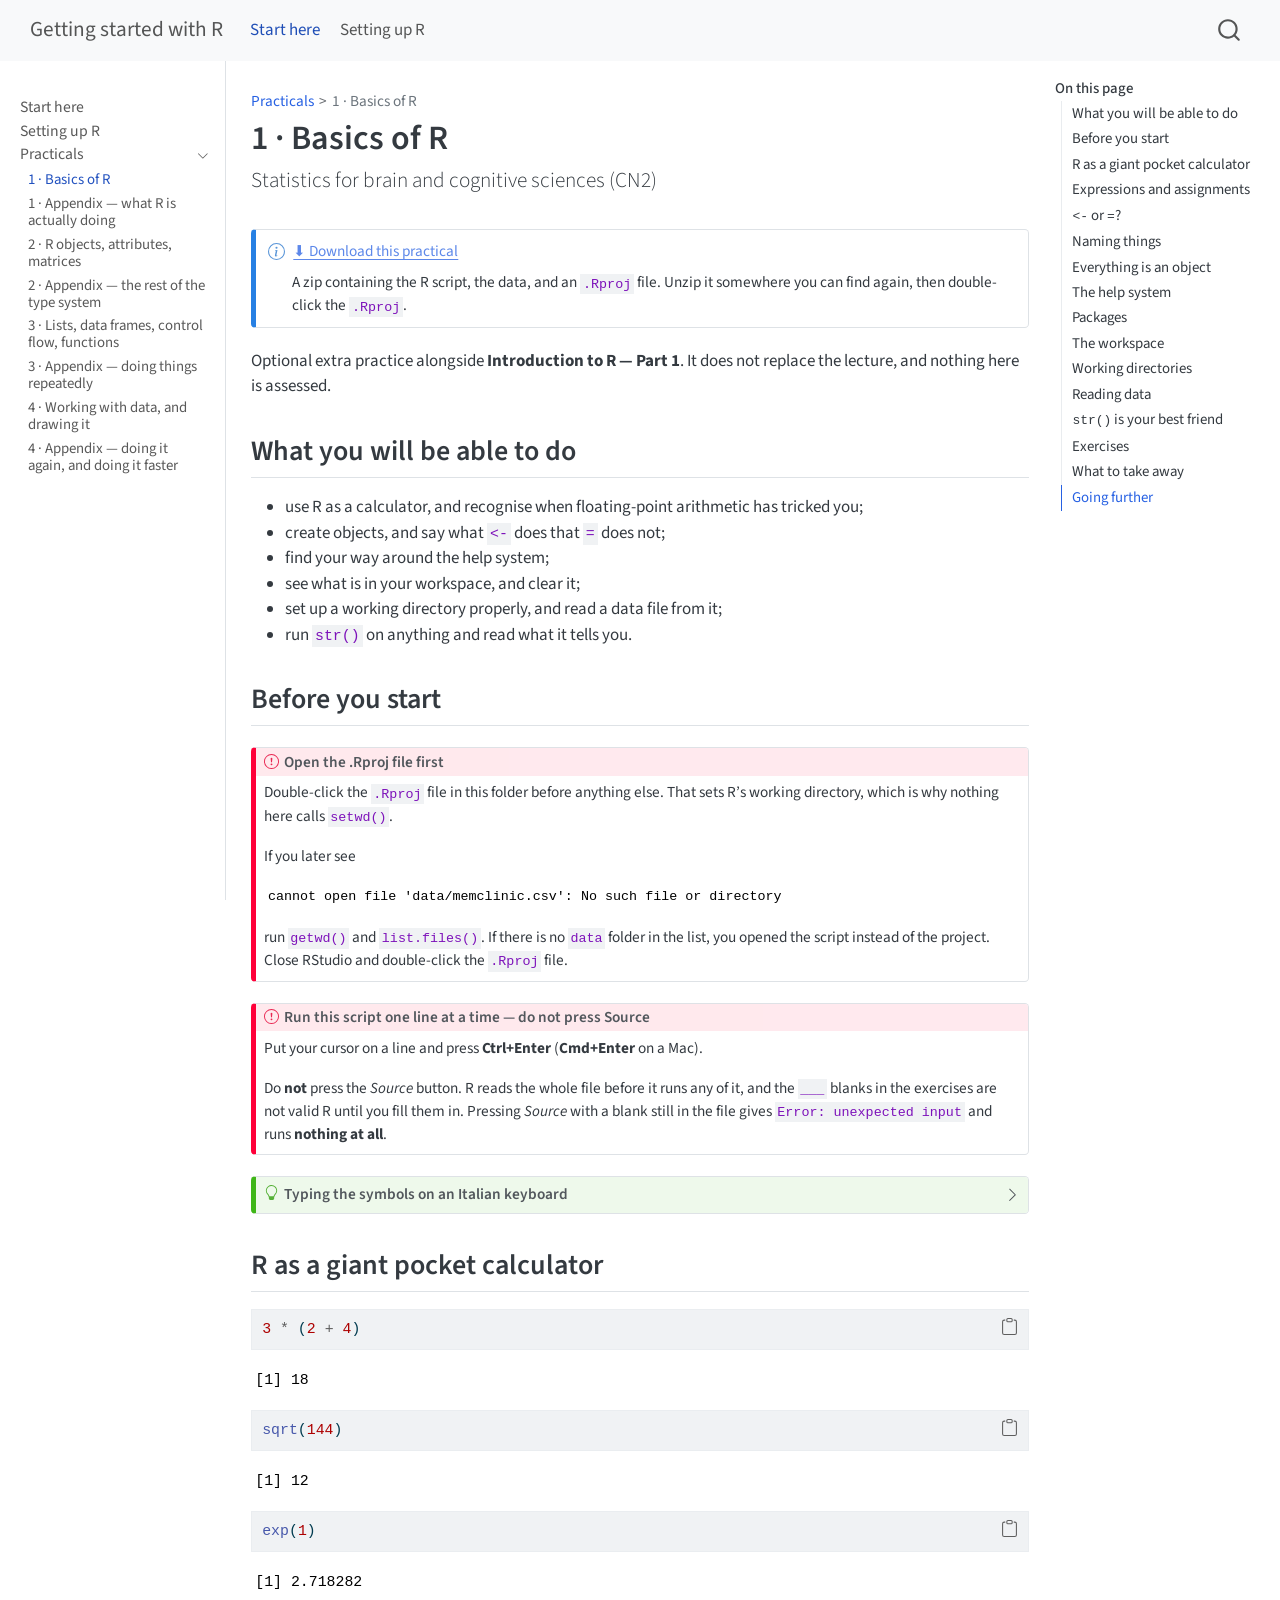
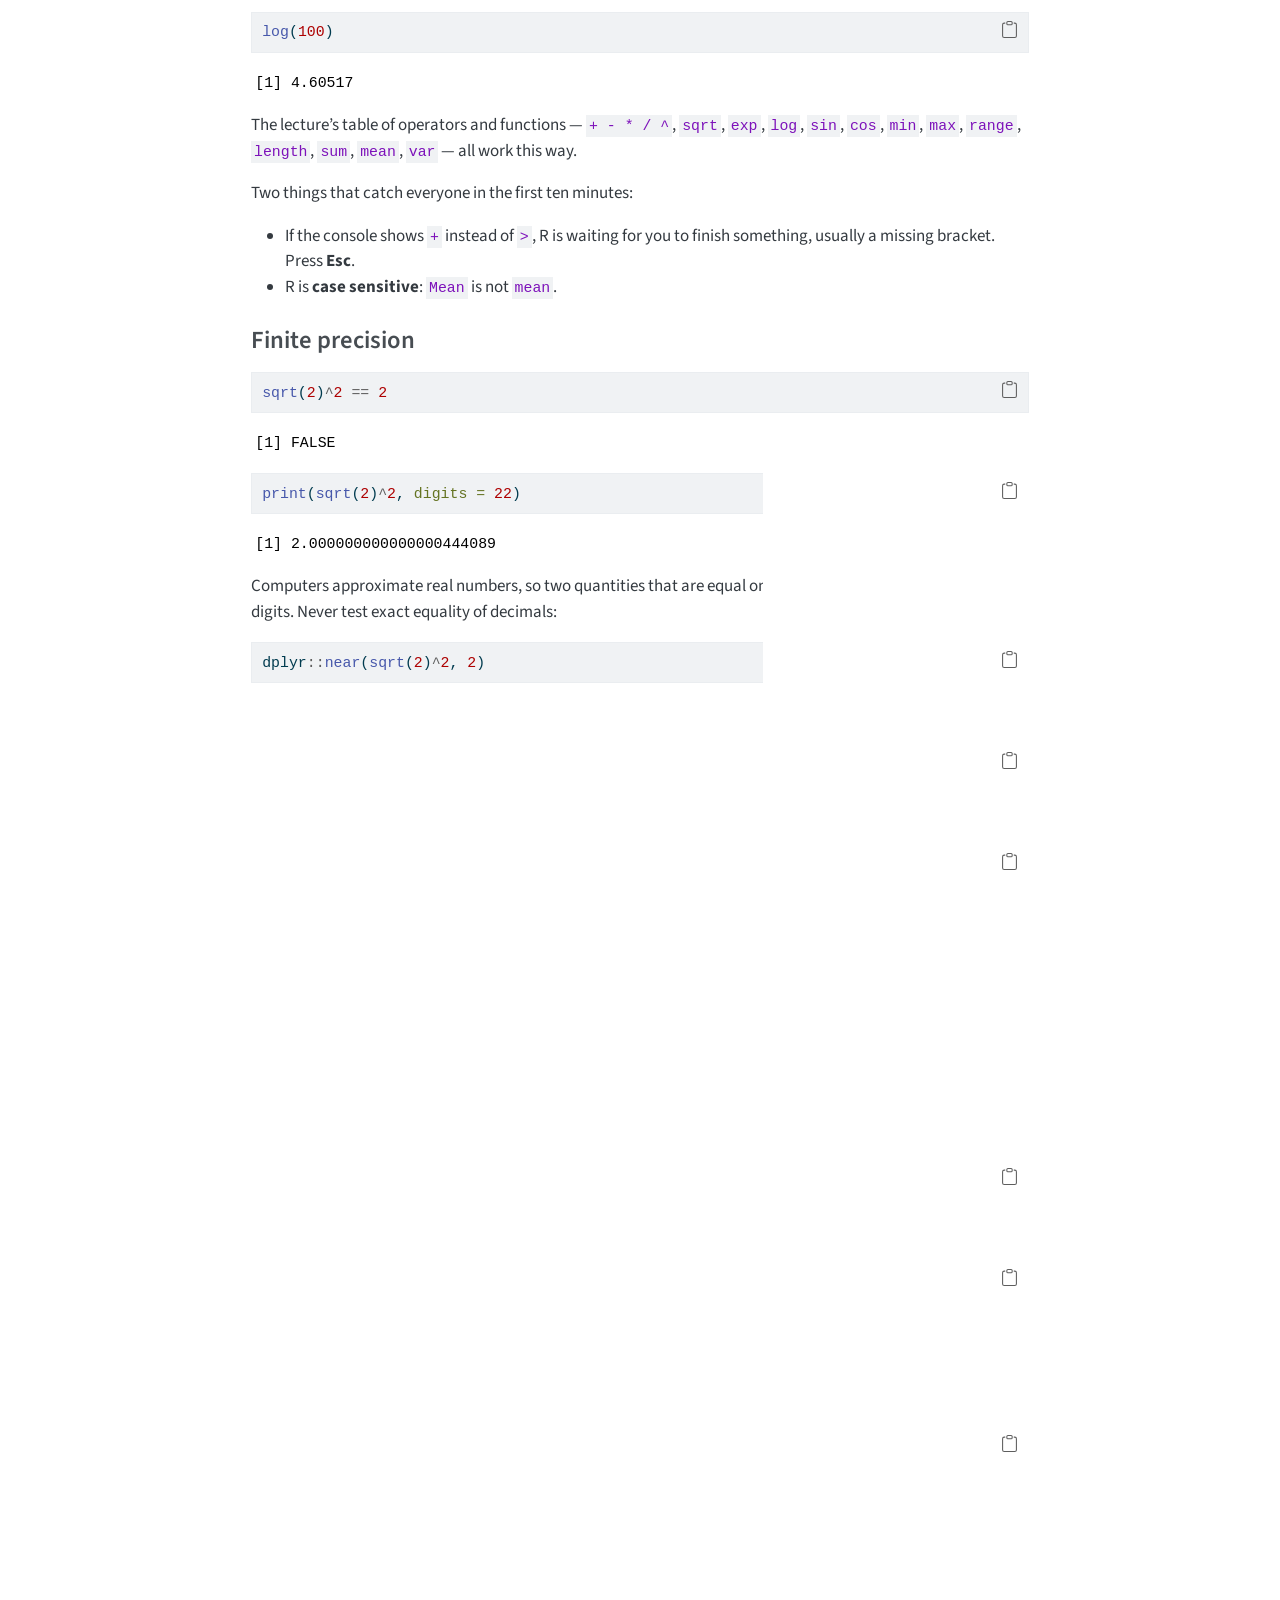
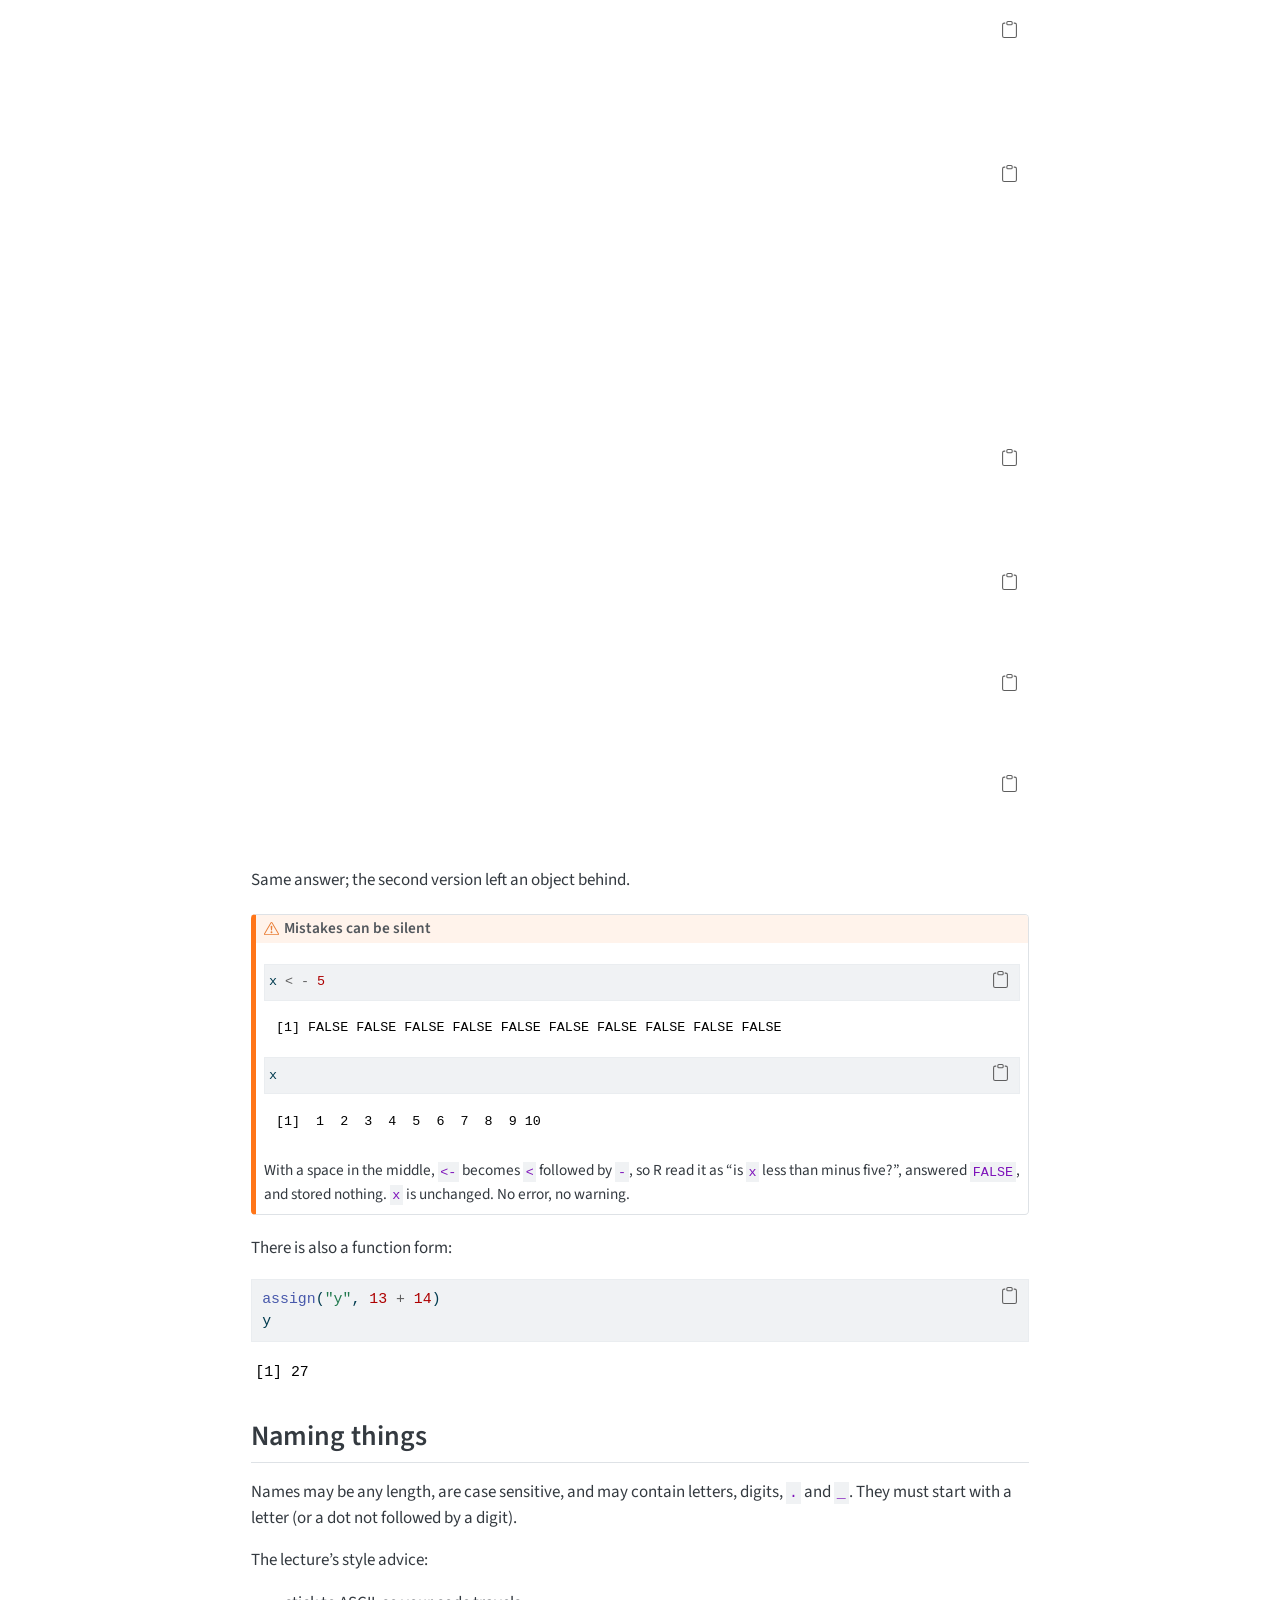
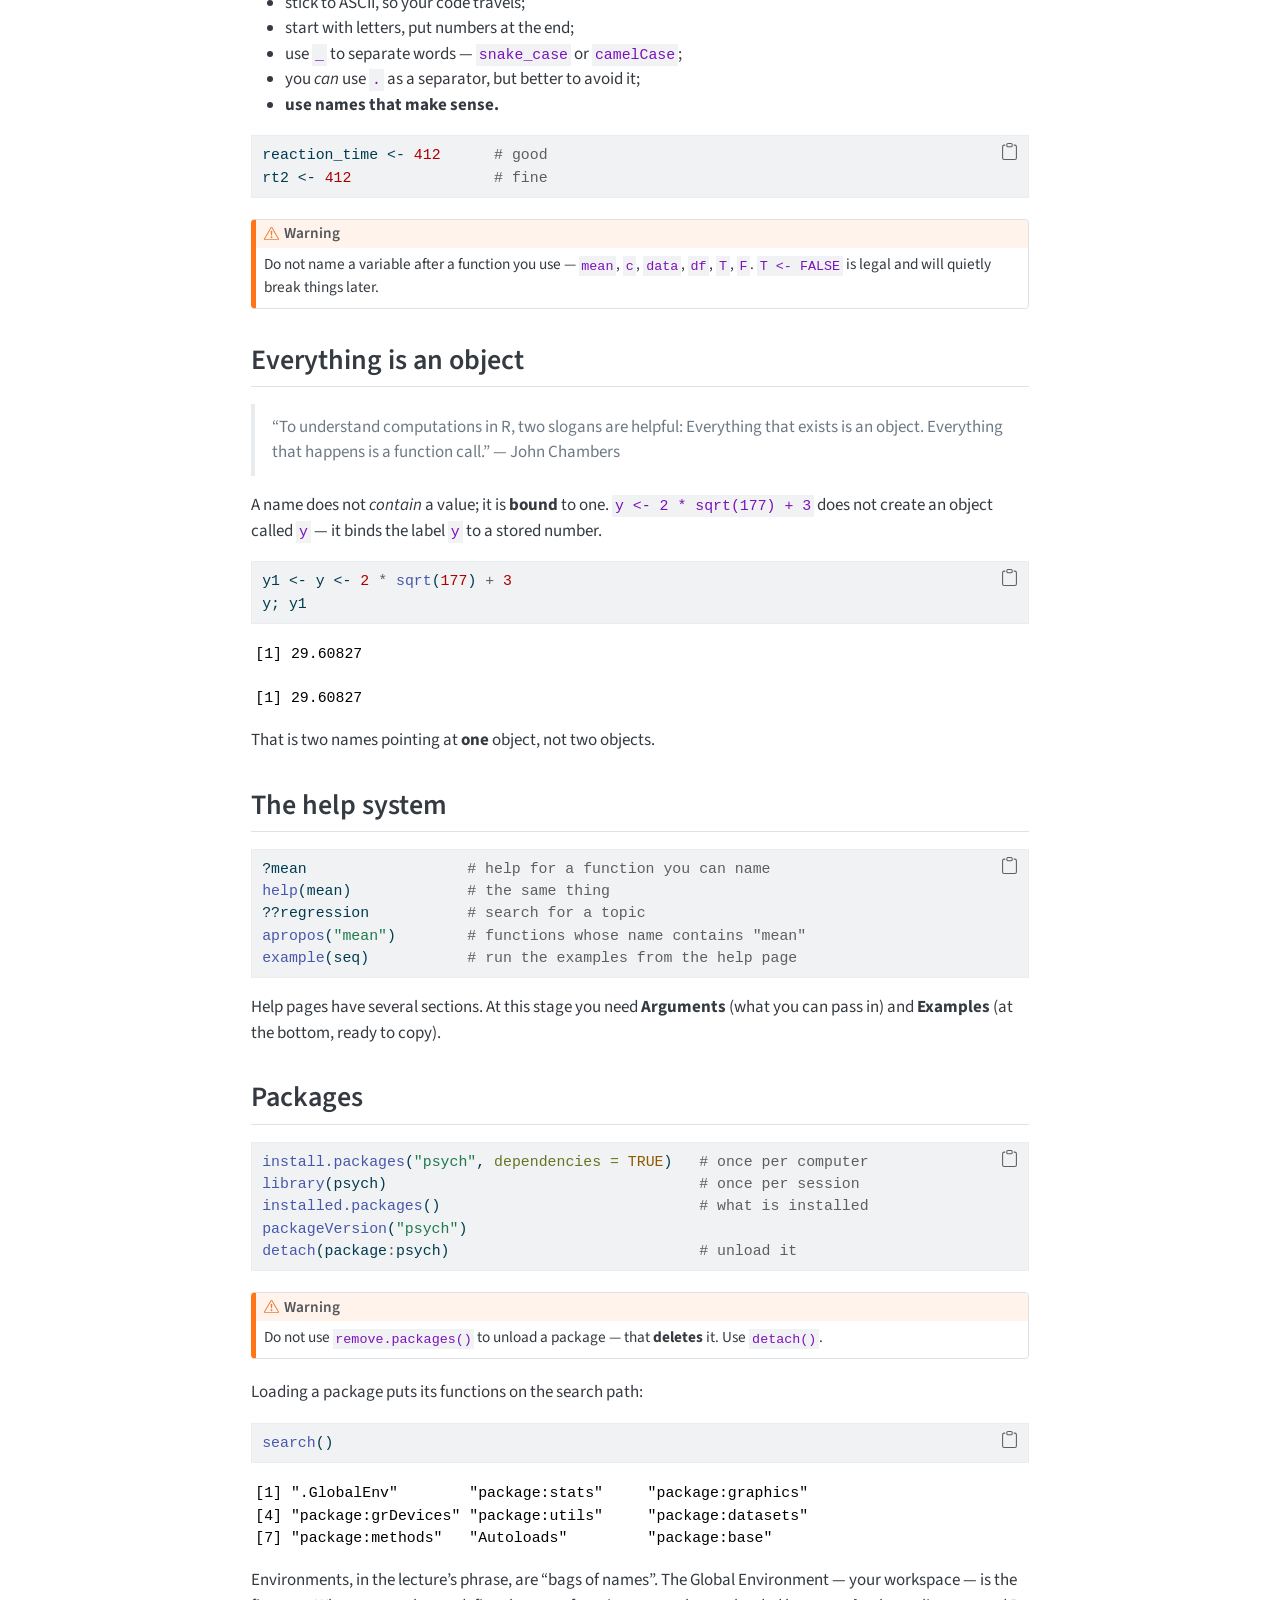
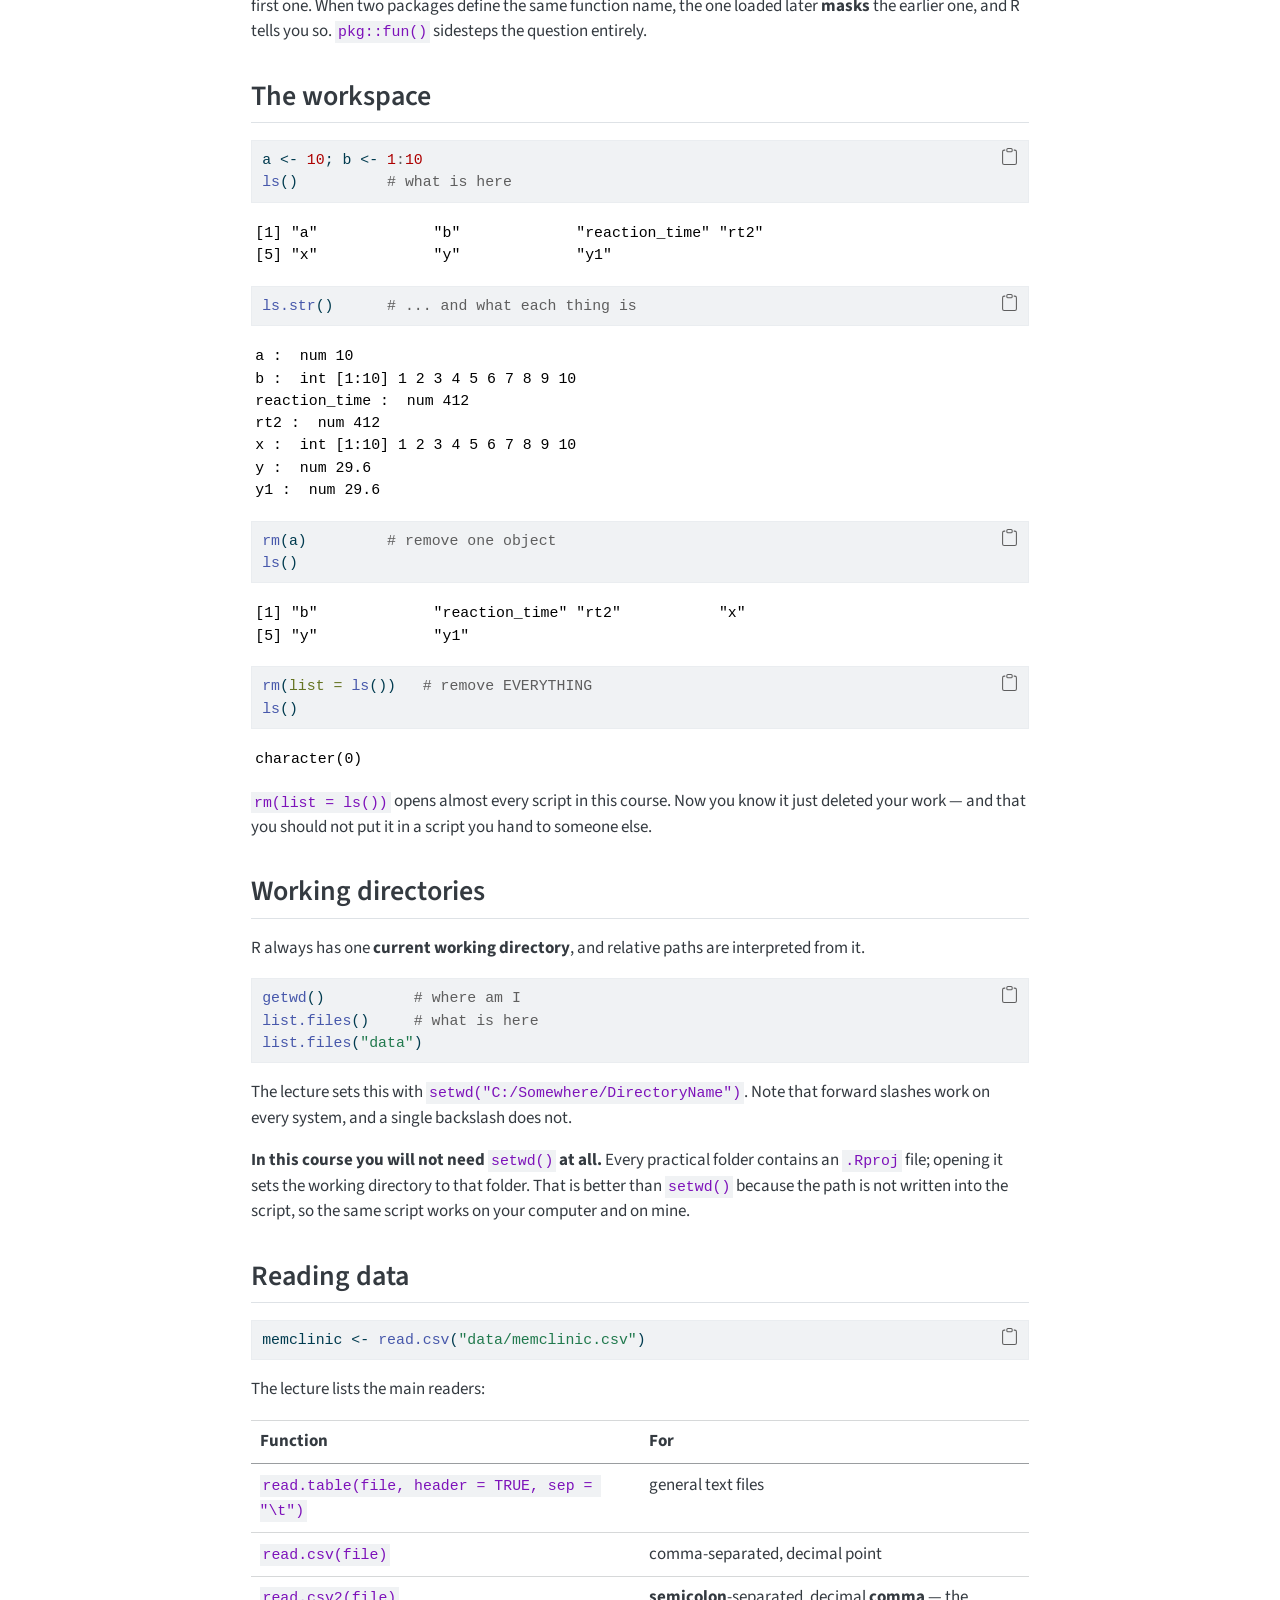
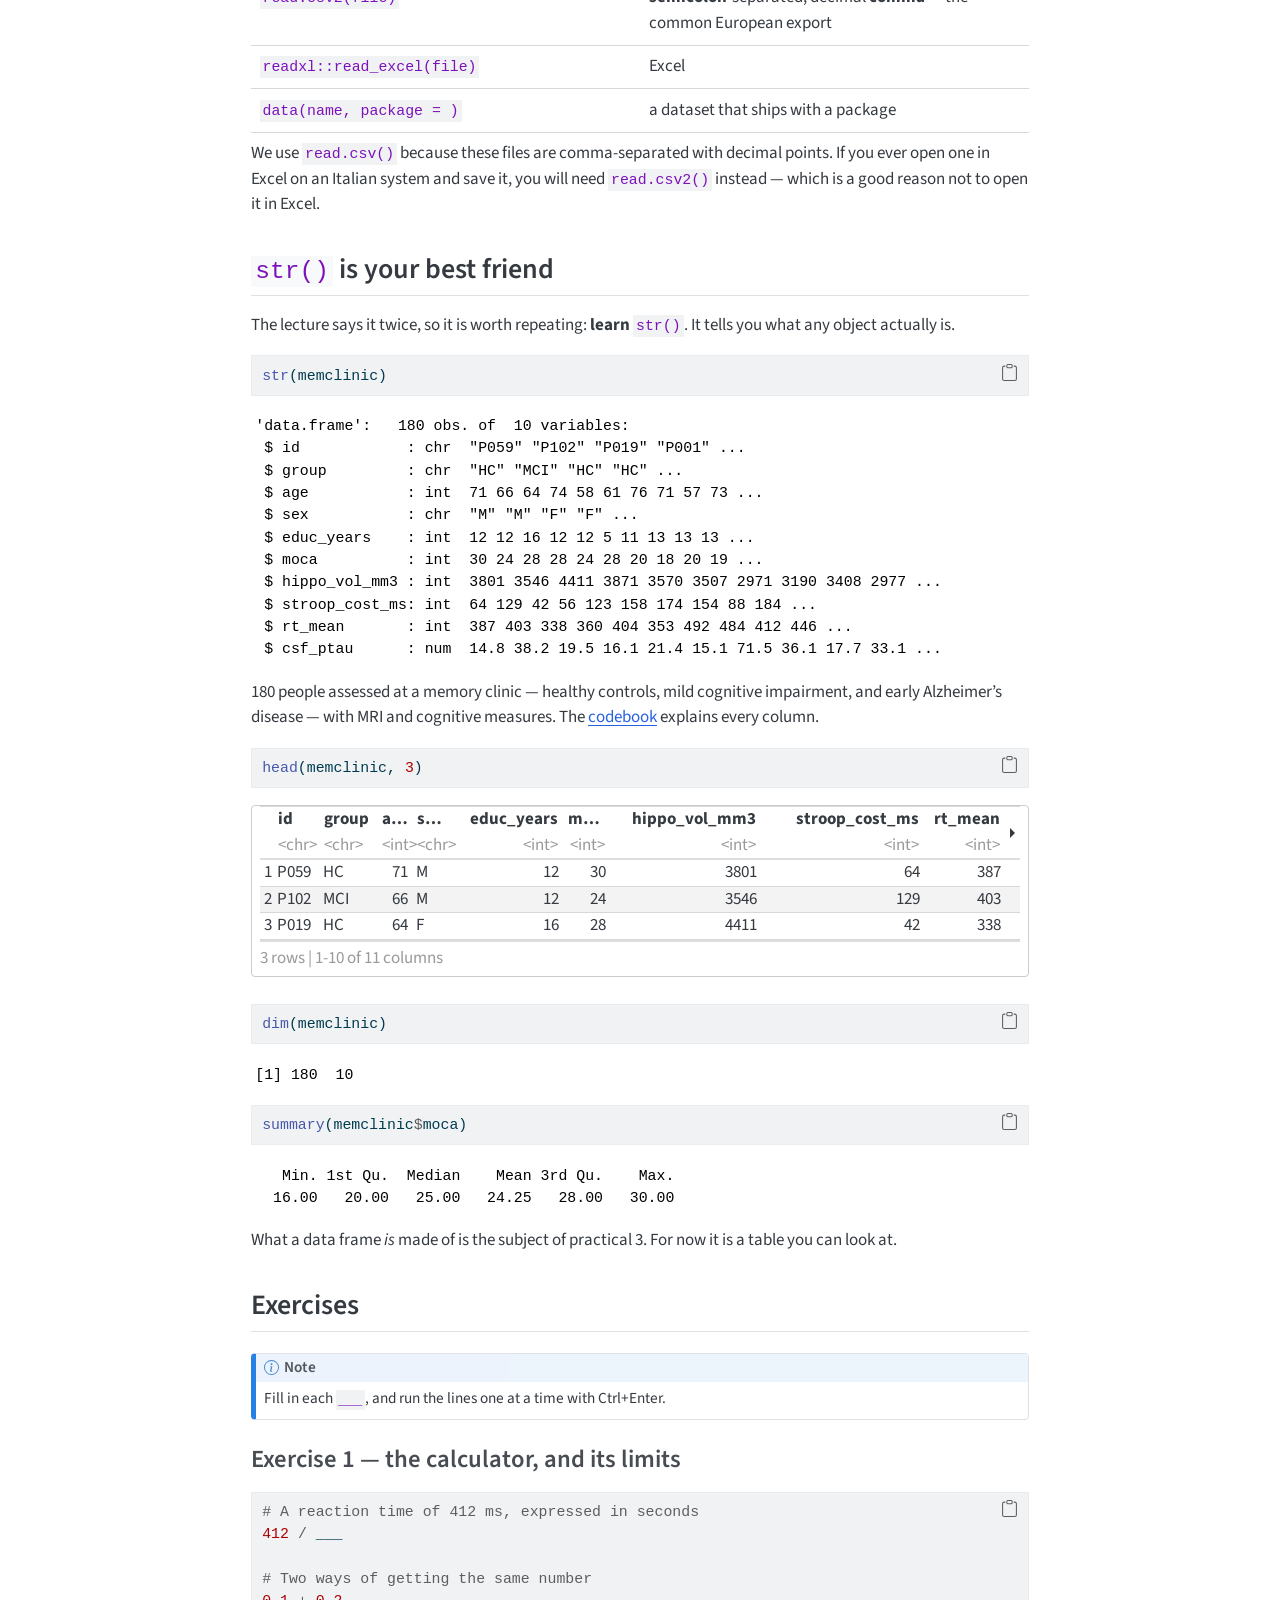
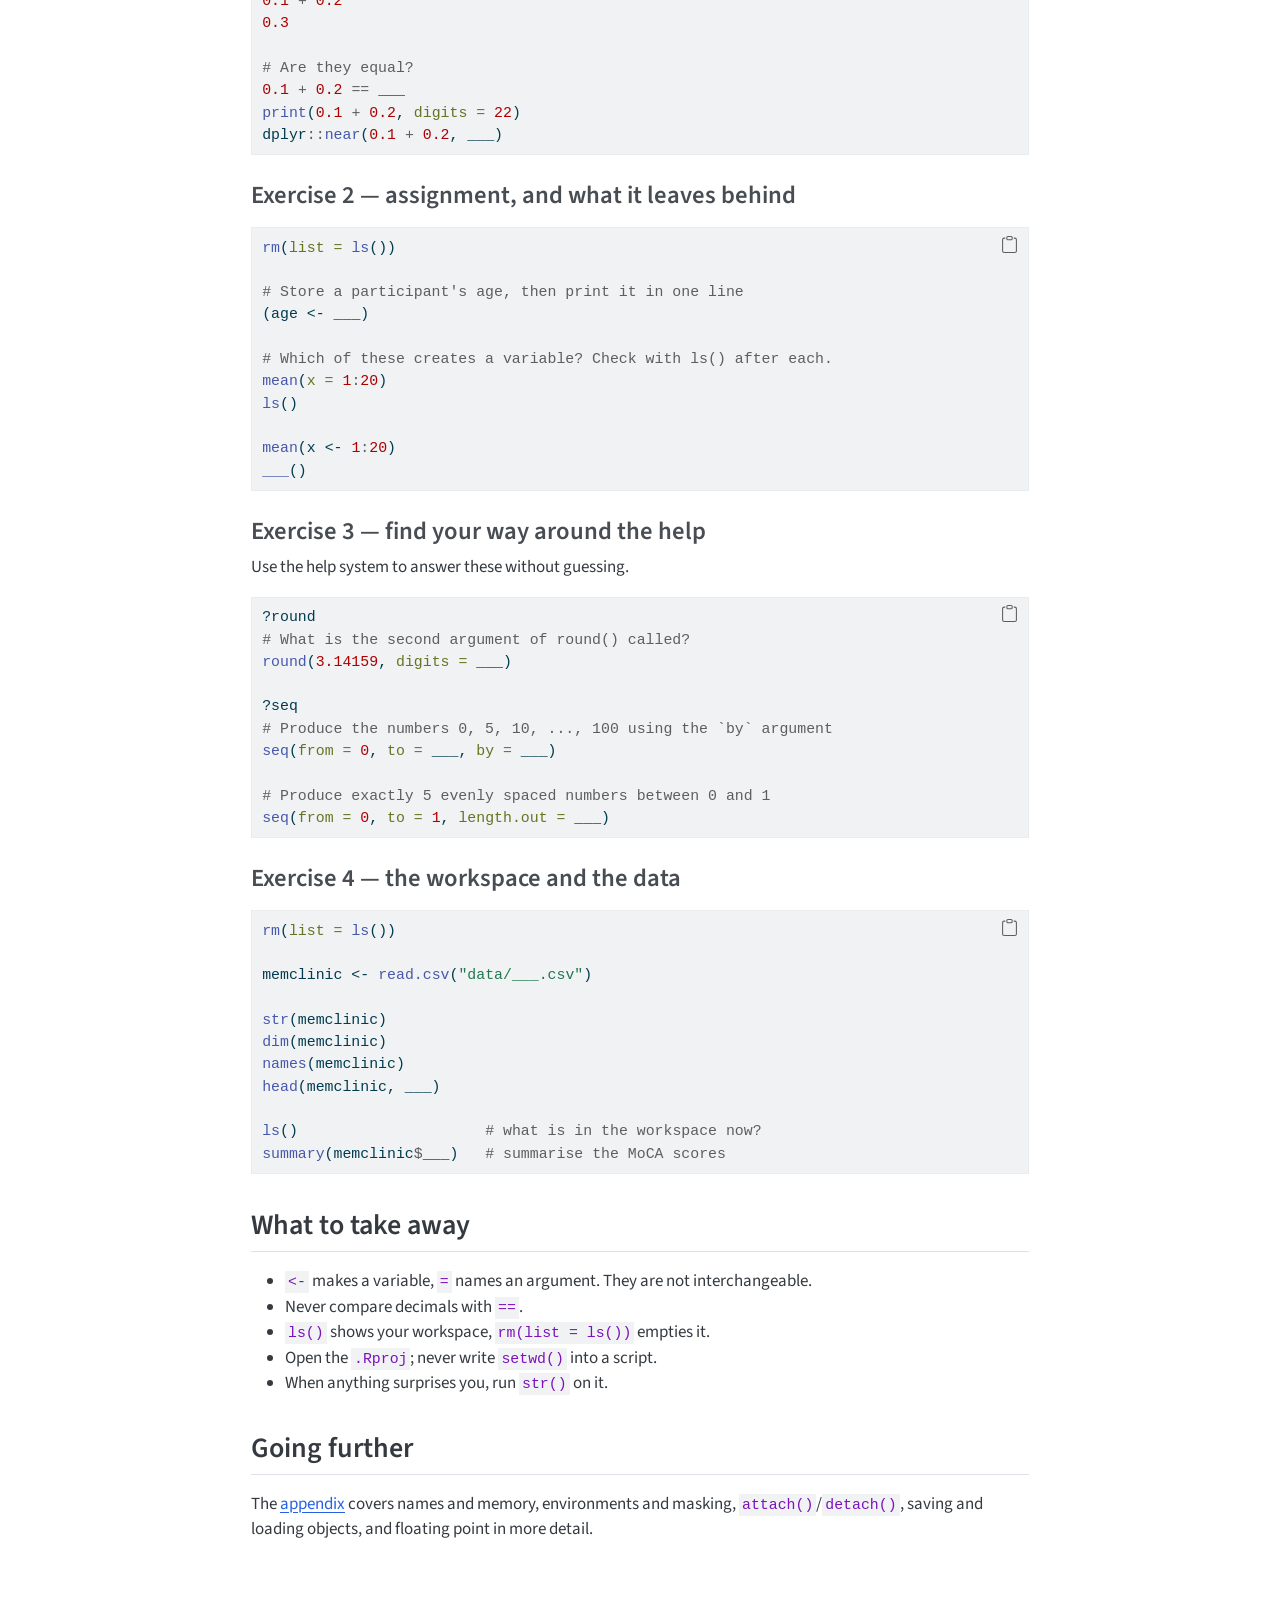
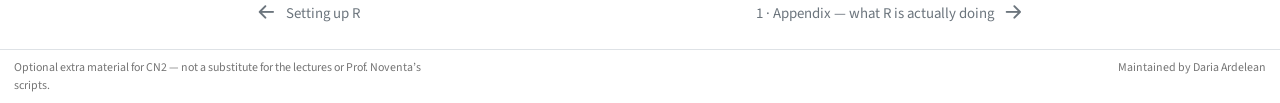
==== commit 6f8f2c0e: "site: 2026-09-23" ====
--- a/sessions/01-r-basics/index.html
+++ b/sessions/01-r-basics/index.html
@@ -957,7 +957,7 @@
     }
       var localhostRegex = new RegExp(/^(?:http|https):\/\/localhost\:?[0-9]*\//);
       var mailtoRegex = new RegExp(/^mailto:/);
-        var filterRegex = new RegExp('/' + window.location.host + '/');
+        var filterRegex = new RegExp("https:\/\/dariaalexiaardelean\.github\.io\/getting-started-with-r\/");
       var isInternal = (href) => {
           return filterRegex.test(href) || localhostRegex.test(href) || mailtoRegex.test(href);
       }
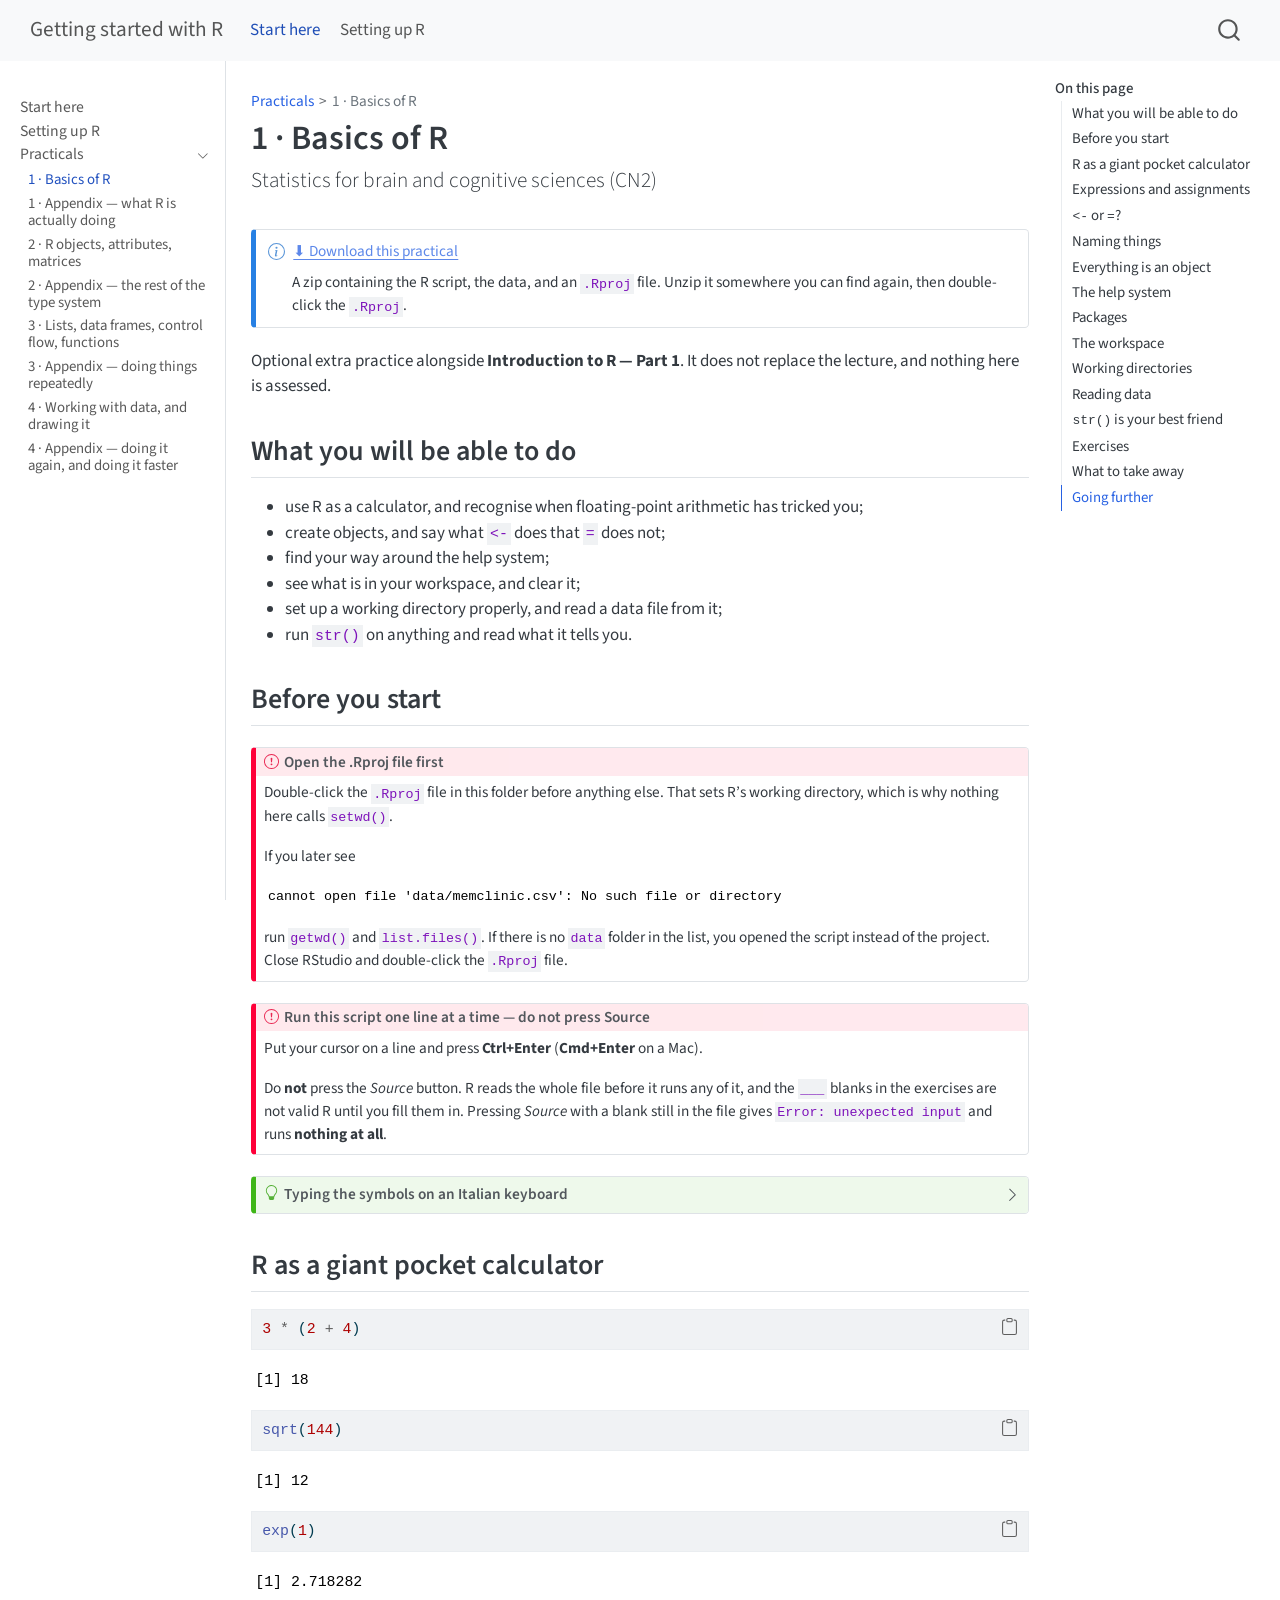
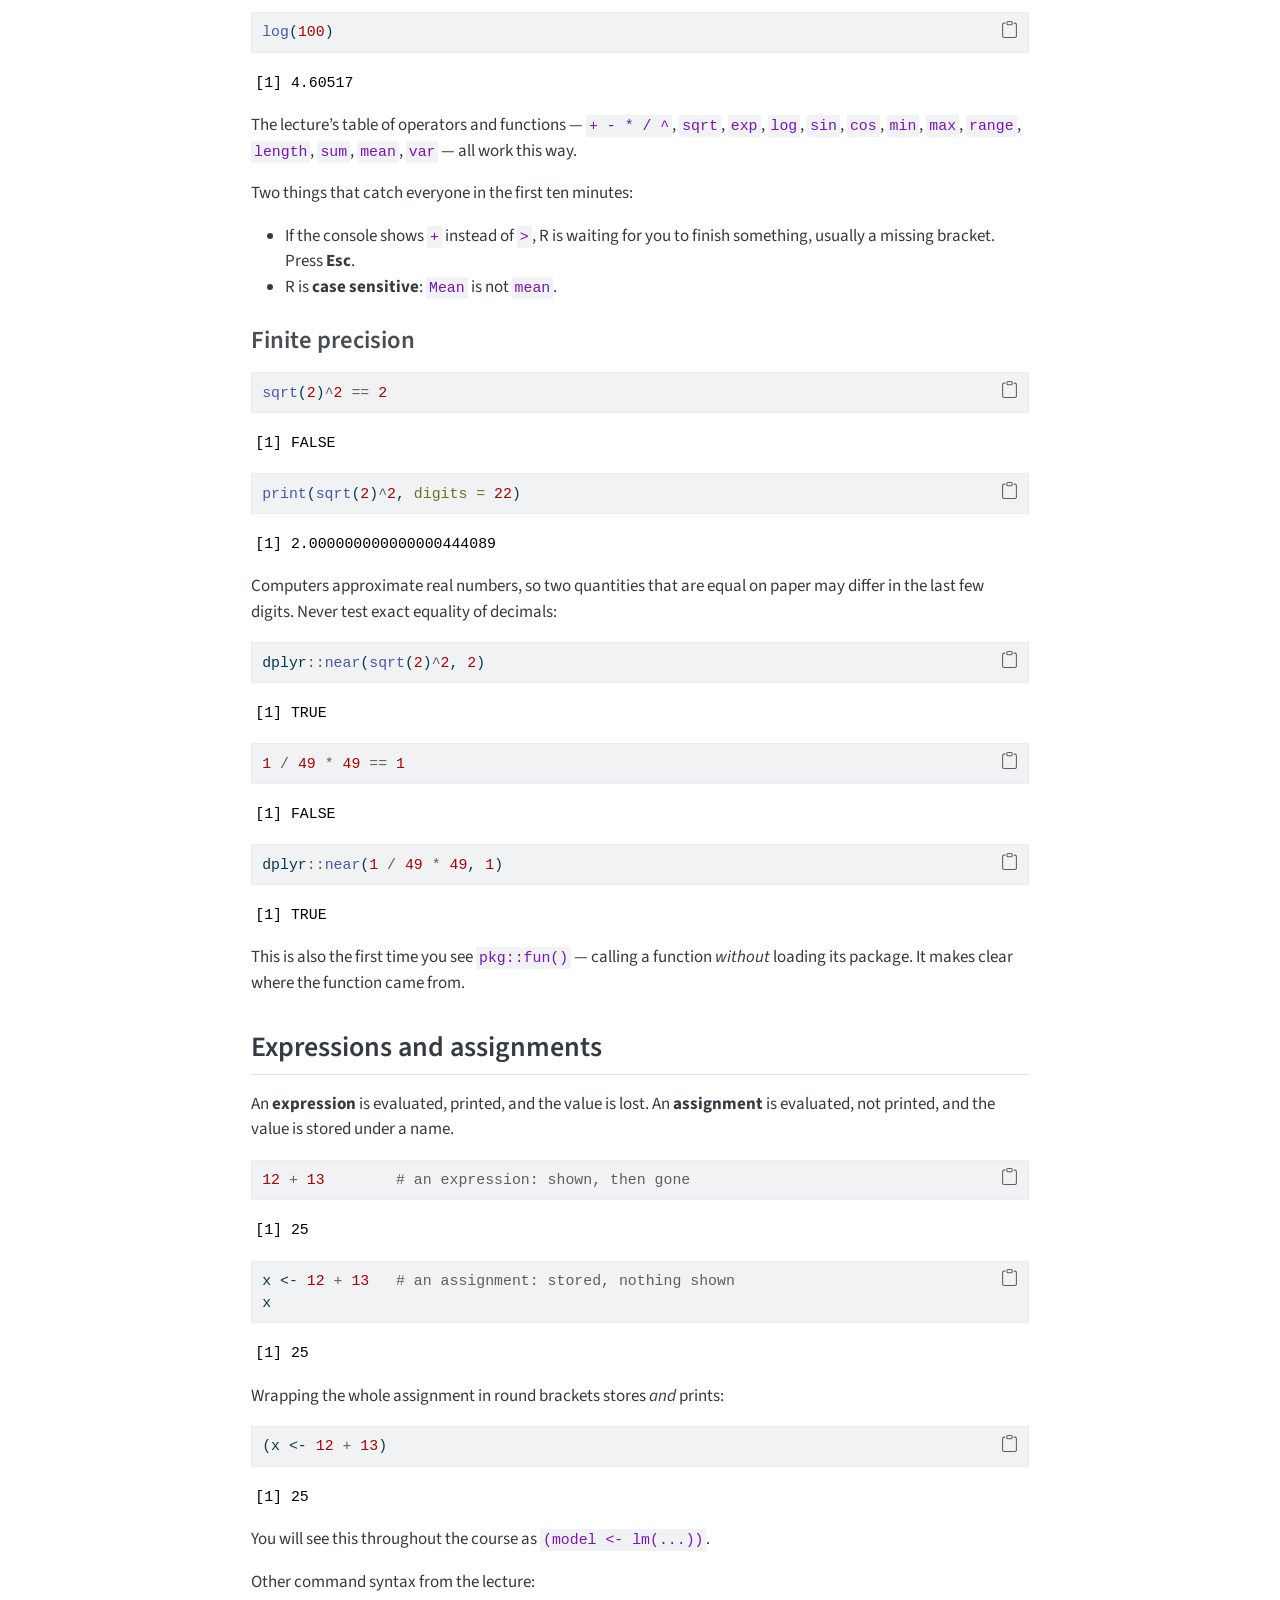
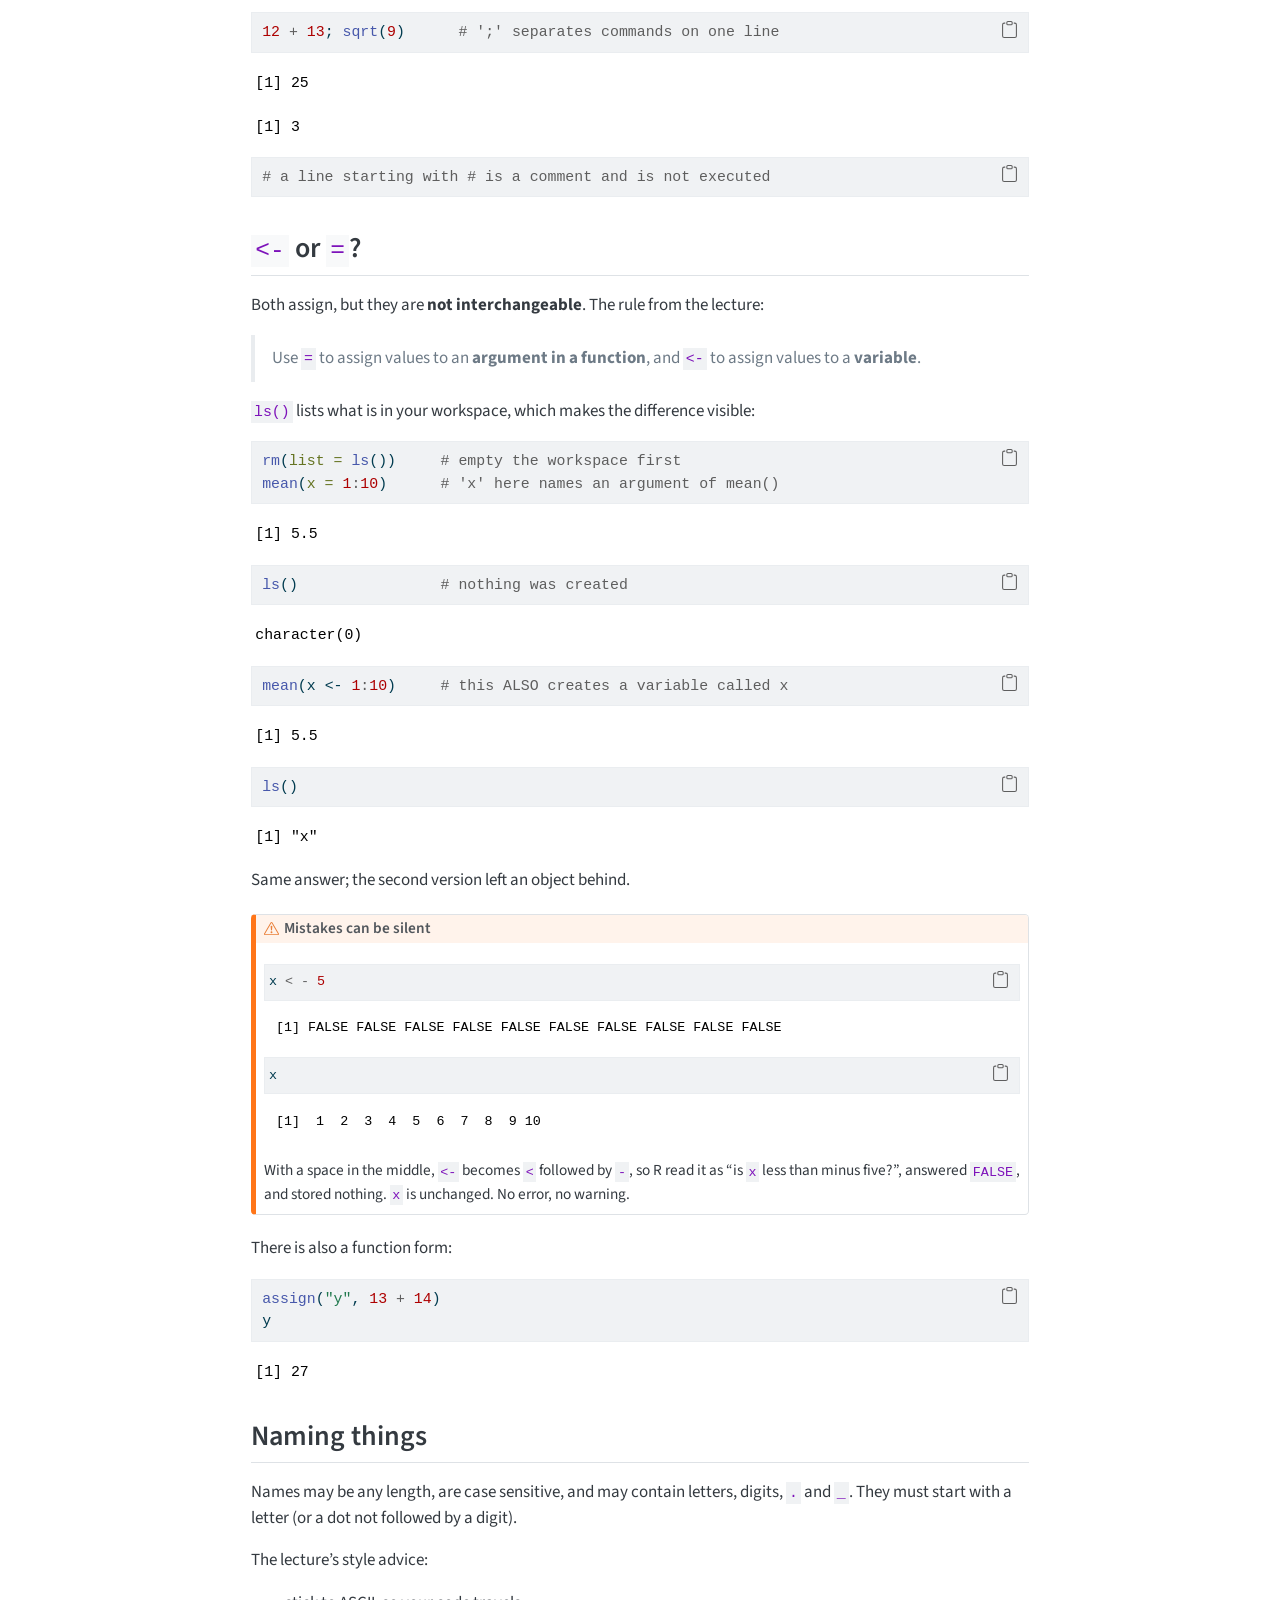
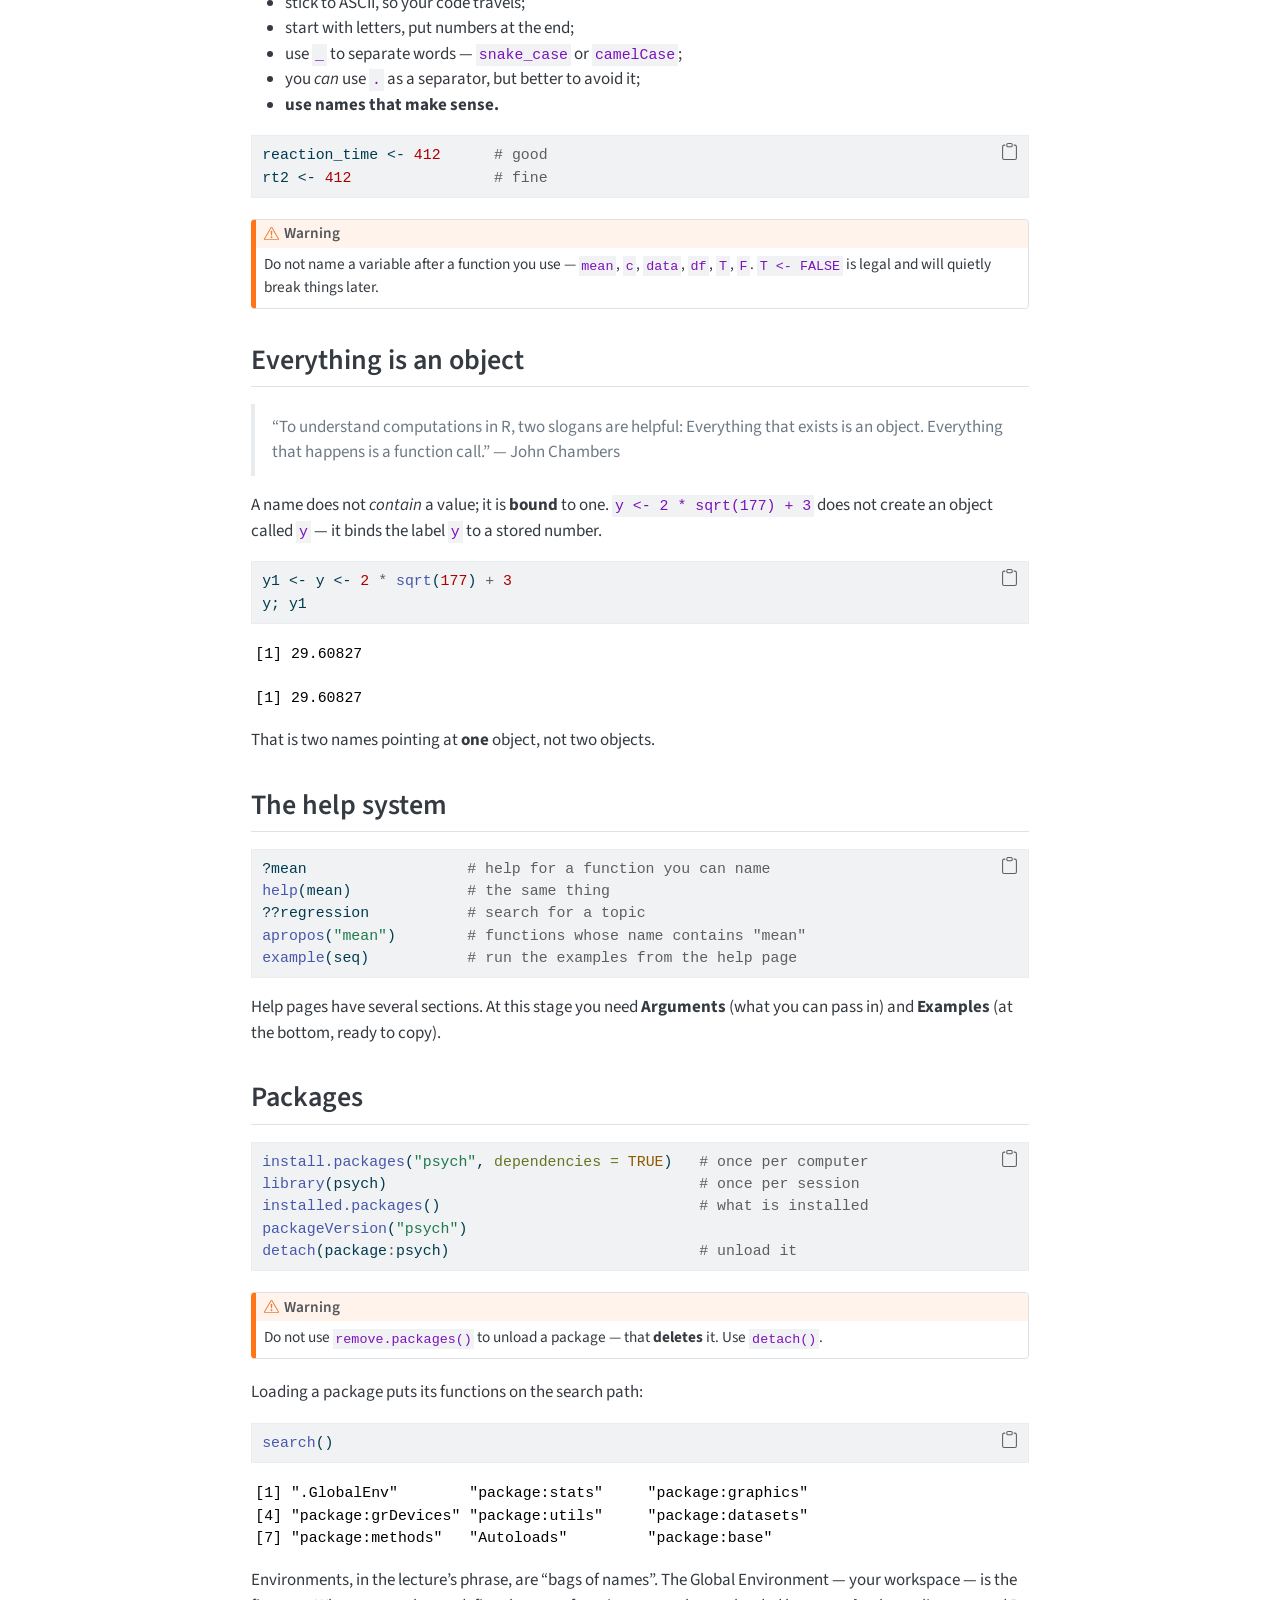
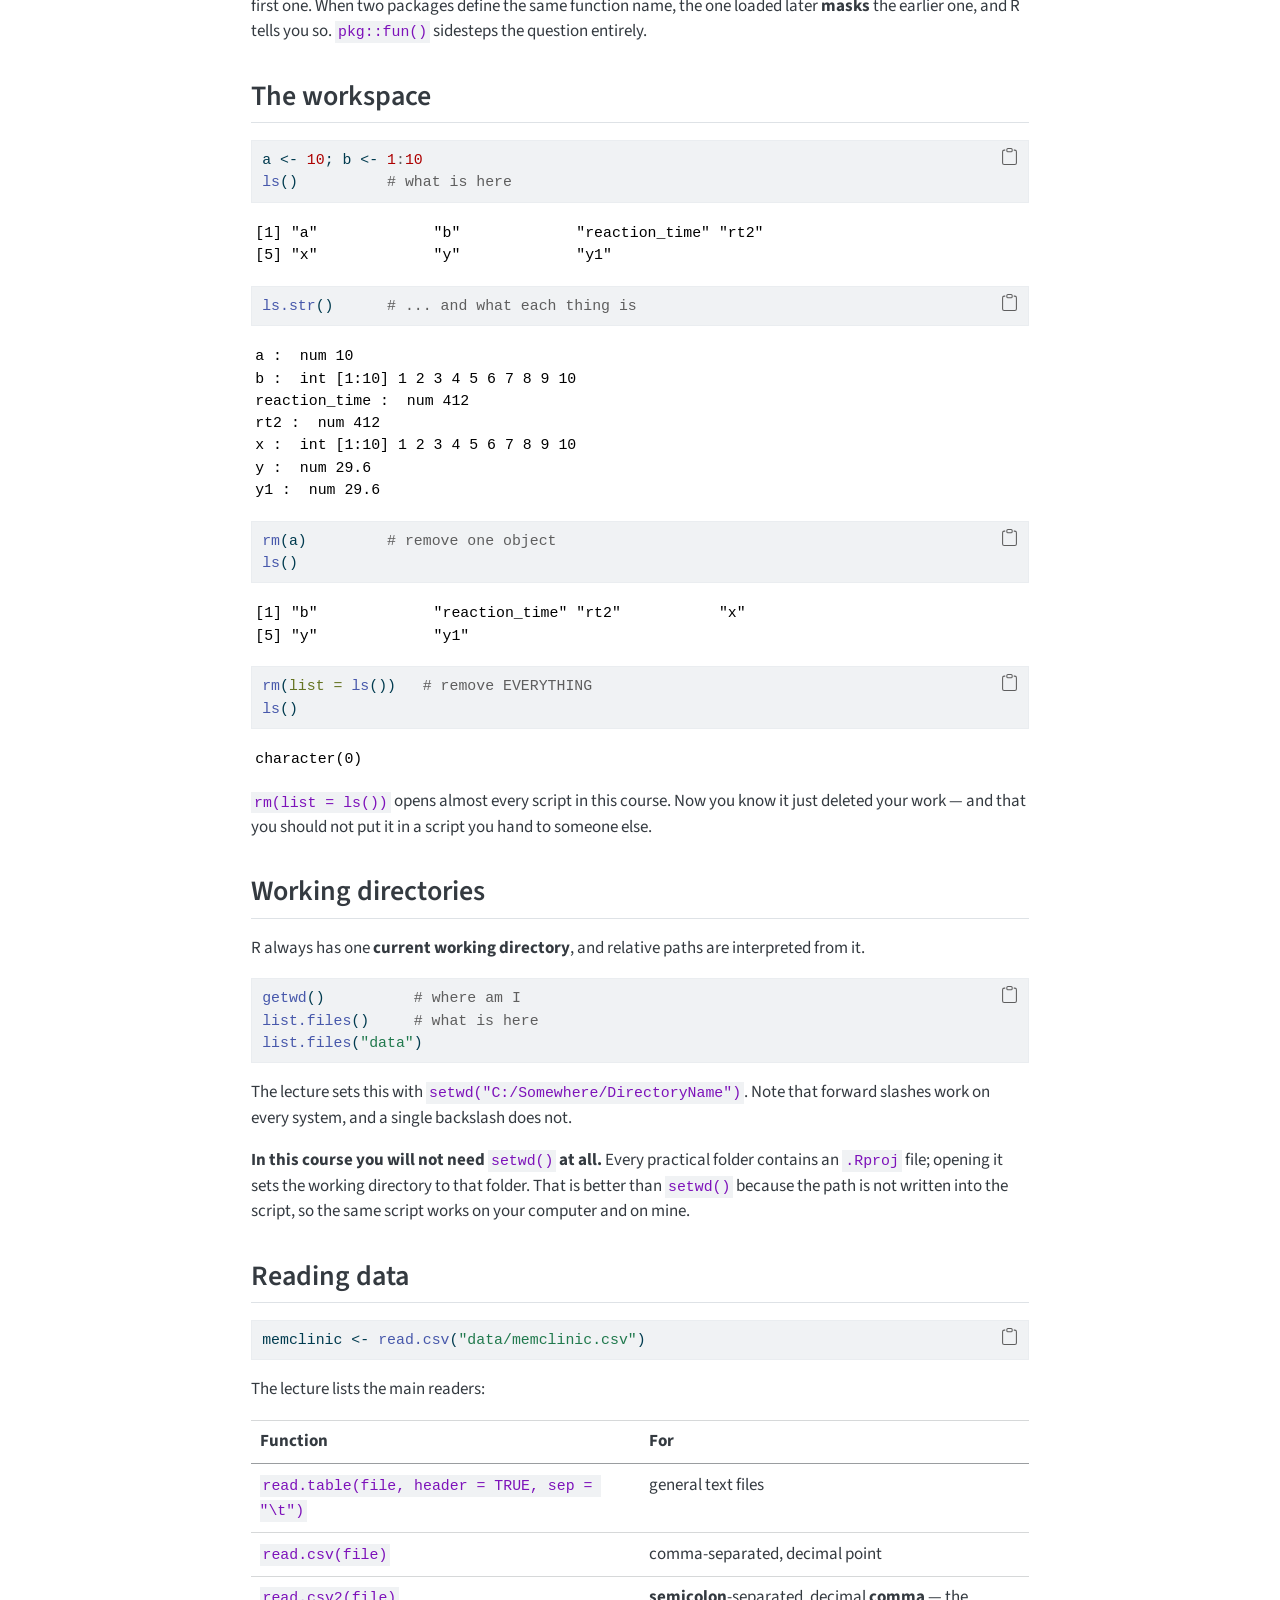
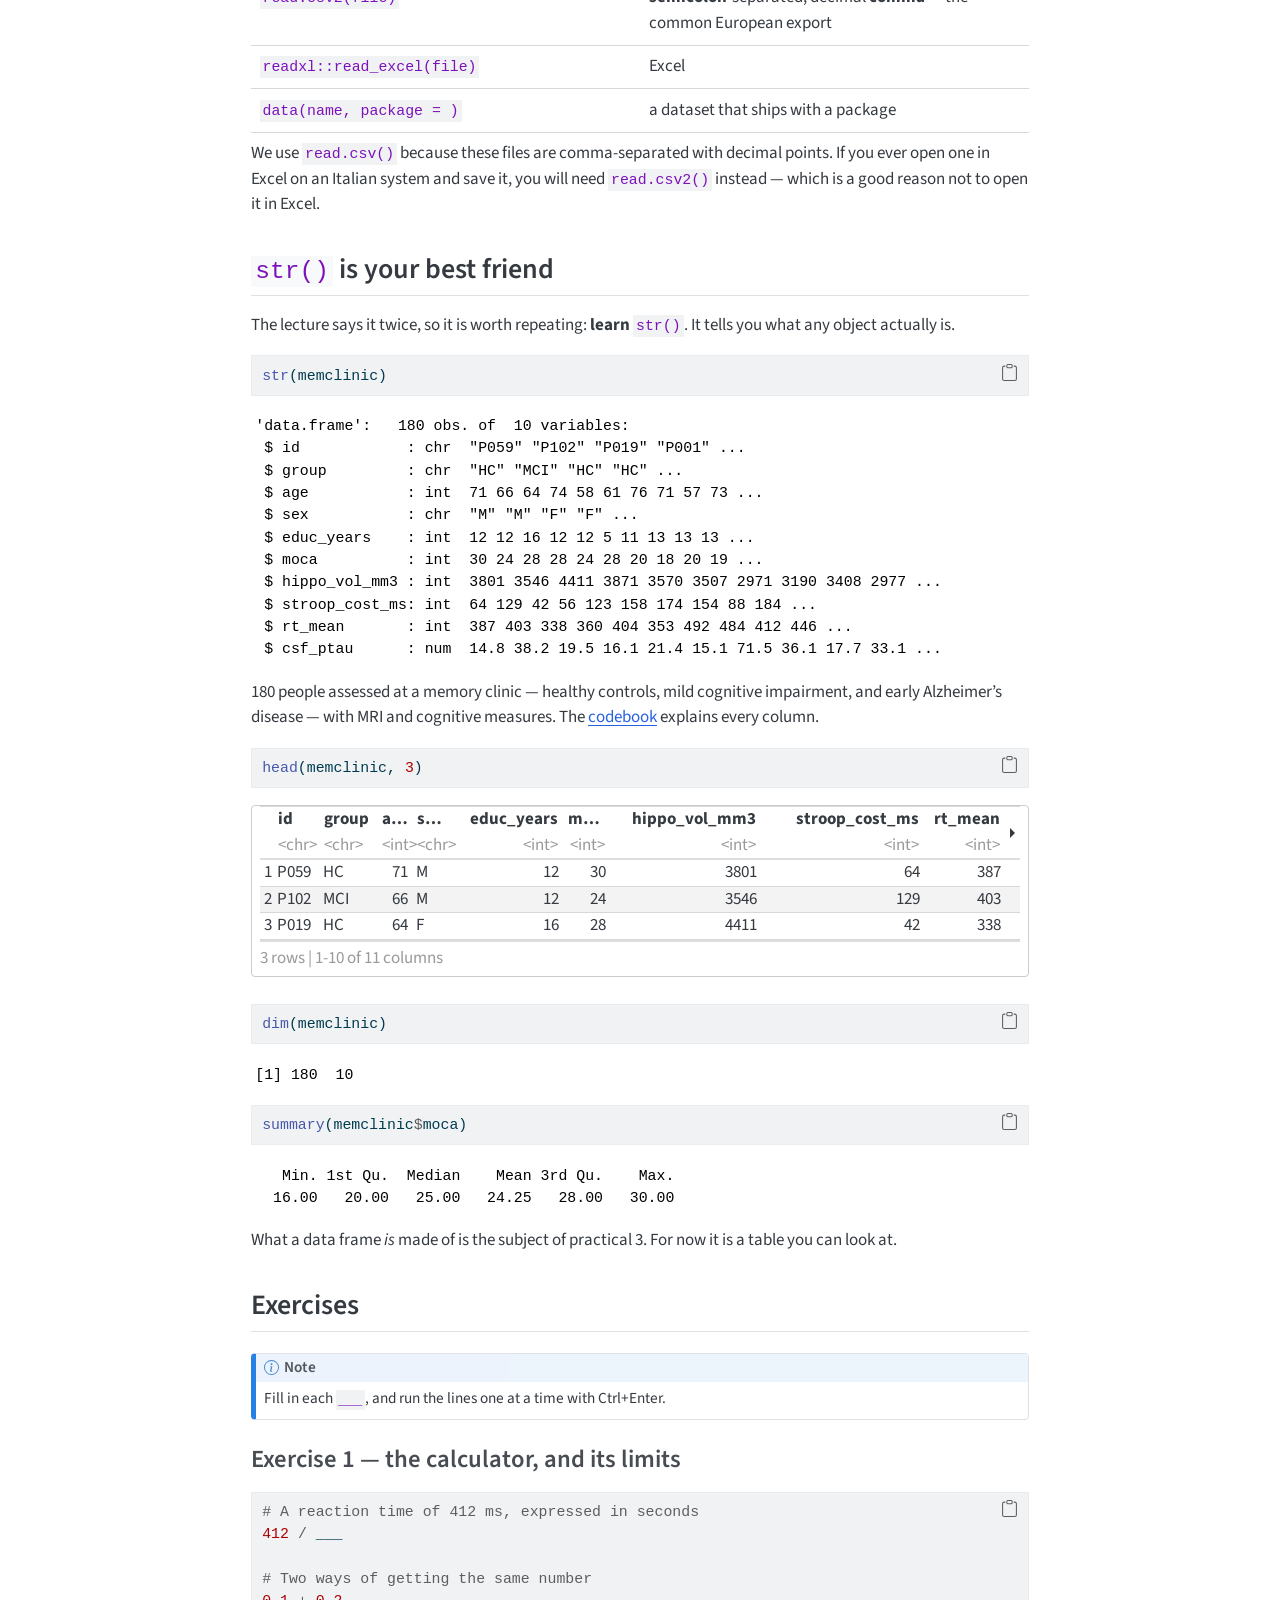
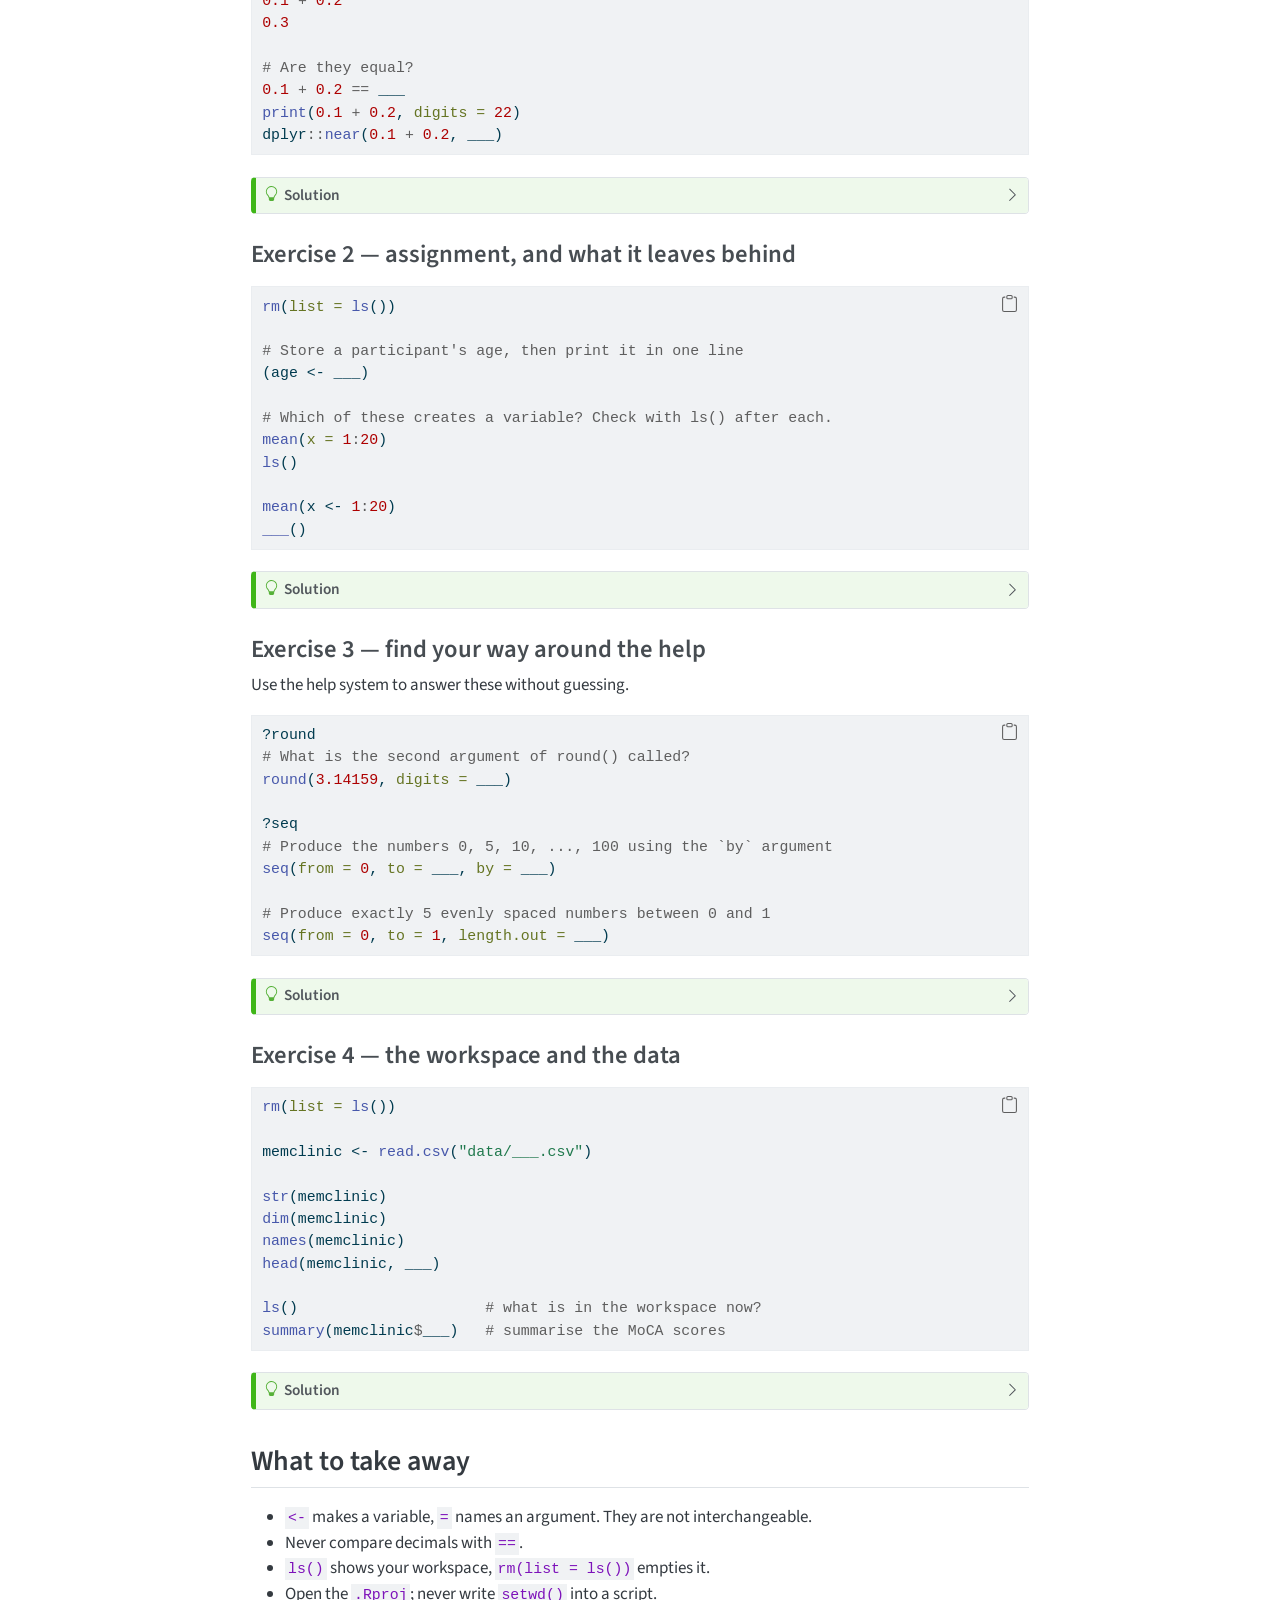
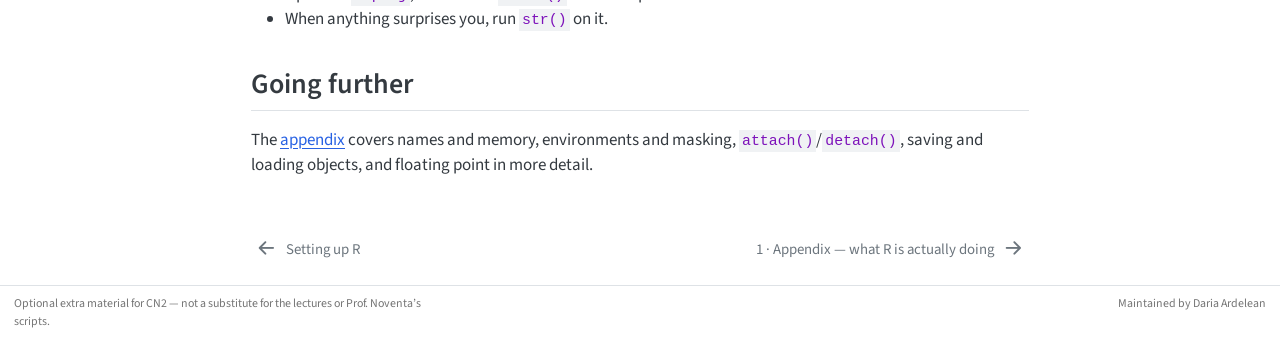
==== commit b583cb4b: "site: 2026-10-09" ====
--- a/sessions/01-r-basics/index.html
+++ b/sessions/01-r-basics/index.html
@@ -810,22 +810,108 @@
 <span id="cb69-11"><a href="#cb69-11" aria-hidden="true" tabindex="-1"></a>dplyr<span class="sc">::</span><span class="fu">near</span>(<span class="fl">0.1</span> <span class="sc">+</span> <span class="fl">0.2</span>, ___)</span></code></pre></div><button title="Copy to Clipboard" class="code-copy-button"><i class="bi"></i></button></div>
 </div>
 </div>
+<p><span class="proof-title"><em>Solution</em>. </span></p>
+<div class="callout callout-style-default callout-tip callout-titled" title="Solution">
+<div class="callout-header d-flex align-content-center collapsed" data-bs-toggle="collapse" data-bs-target=".callout-9-contents" aria-controls="callout-9" aria-expanded="false" aria-label="Toggle callout">
+<div class="callout-icon-container">
+<i class="callout-icon"></i>
+</div>
+<div class="callout-title-container flex-fill">
+<span class="screen-reader-only">Tip</span>Solution
+</div>
+<div class="callout-btn-toggle d-inline-block border-0 py-1 ps-1 pe-0 float-end"><i class="callout-toggle"></i></div>
+</div>
+<div id="callout-9" class="callout-9-contents callout-collapse collapse">
+<div class="callout-body-container callout-body">
+<div class="cell">
+<div class="code-copy-outer-scaffold"><div class="sourceCode cell-code" id="cb70"><pre class="sourceCode r code-with-copy"><code class="sourceCode r"><span id="cb70-1"><a href="#cb70-1" aria-hidden="true" tabindex="-1"></a><span class="dv">412</span> <span class="sc">/</span> <span class="dv">1000</span></span></code></pre></div><button title="Copy to Clipboard" class="code-copy-button"><i class="bi"></i></button></div>
+<div class="cell-output cell-output-stdout">
+<pre><code>[1] 0.412</code></pre>
+</div>
+<div class="code-copy-outer-scaffold"><div class="sourceCode cell-code" id="cb72"><pre class="sourceCode r code-with-copy"><code class="sourceCode r"><span id="cb72-1"><a href="#cb72-1" aria-hidden="true" tabindex="-1"></a><span class="fl">0.1</span> <span class="sc">+</span> <span class="fl">0.2</span></span></code></pre></div><button title="Copy to Clipboard" class="code-copy-button"><i class="bi"></i></button></div>
+<div class="cell-output cell-output-stdout">
+<pre><code>[1] 0.3</code></pre>
+</div>
+<div class="code-copy-outer-scaffold"><div class="sourceCode cell-code" id="cb74"><pre class="sourceCode r code-with-copy"><code class="sourceCode r"><span id="cb74-1"><a href="#cb74-1" aria-hidden="true" tabindex="-1"></a><span class="fl">0.3</span></span></code></pre></div><button title="Copy to Clipboard" class="code-copy-button"><i class="bi"></i></button></div>
+<div class="cell-output cell-output-stdout">
+<pre><code>[1] 0.3</code></pre>
+</div>
+<div class="code-copy-outer-scaffold"><div class="sourceCode cell-code" id="cb76"><pre class="sourceCode r code-with-copy"><code class="sourceCode r"><span id="cb76-1"><a href="#cb76-1" aria-hidden="true" tabindex="-1"></a><span class="fl">0.1</span> <span class="sc">+</span> <span class="fl">0.2</span> <span class="sc">==</span> <span class="fl">0.3</span></span></code></pre></div><button title="Copy to Clipboard" class="code-copy-button"><i class="bi"></i></button></div>
+<div class="cell-output cell-output-stdout">
+<pre><code>[1] FALSE</code></pre>
+</div>
+<div class="code-copy-outer-scaffold"><div class="sourceCode cell-code" id="cb78"><pre class="sourceCode r code-with-copy"><code class="sourceCode r"><span id="cb78-1"><a href="#cb78-1" aria-hidden="true" tabindex="-1"></a><span class="fu">print</span>(<span class="fl">0.1</span> <span class="sc">+</span> <span class="fl">0.2</span>, <span class="at">digits =</span> <span class="dv">22</span>)</span></code></pre></div><button title="Copy to Clipboard" class="code-copy-button"><i class="bi"></i></button></div>
+<div class="cell-output cell-output-stdout">
+<pre><code>[1] 0.3000000000000000444089</code></pre>
+</div>
+<div class="code-copy-outer-scaffold"><div class="sourceCode cell-code" id="cb80"><pre class="sourceCode r code-with-copy"><code class="sourceCode r"><span id="cb80-1"><a href="#cb80-1" aria-hidden="true" tabindex="-1"></a>dplyr<span class="sc">::</span><span class="fu">near</span>(<span class="fl">0.1</span> <span class="sc">+</span> <span class="fl">0.2</span>, <span class="fl">0.3</span>)</span></code></pre></div><button title="Copy to Clipboard" class="code-copy-button"><i class="bi"></i></button></div>
+<div class="cell-output cell-output-stdout">
+<pre><code>[1] TRUE</code></pre>
+</div>
+</div>
+<p><code>0.1 + 0.2</code> is not exactly <code>0.3</code>, because neither 0.1 nor 0.2 has an exact binary representation — just as 1/3 has no exact decimal one. Printing to 22 digits shows the discrepancy.</p>
+<p>This matters whenever you compare computed numbers. Use <code>dplyr::near()</code>, or <code>all.equal()</code>, never <code>==</code>.</p>
+</div>
+</div>
+</div>
 </section>
 <section id="exercise-2-assignment-and-what-it-leaves-behind" class="level3">
 <h3 class="anchored" data-anchor-id="exercise-2-assignment-and-what-it-leaves-behind">Exercise 2 — assignment, and what it leaves behind</h3>
 <div class="stub">
 <div class="cell">
-<div class="code-copy-outer-scaffold"><div class="sourceCode cell-code" id="cb70"><pre class="sourceCode r code-with-copy"><code class="sourceCode r"><span id="cb70-1"><a href="#cb70-1" aria-hidden="true" tabindex="-1"></a><span class="fu">rm</span>(<span class="at">list =</span> <span class="fu">ls</span>())</span>
-<span id="cb70-2"><a href="#cb70-2" aria-hidden="true" tabindex="-1"></a></span>
-<span id="cb70-3"><a href="#cb70-3" aria-hidden="true" tabindex="-1"></a><span class="co"># Store a participant's age, then print it in one line</span></span>
-<span id="cb70-4"><a href="#cb70-4" aria-hidden="true" tabindex="-1"></a>(age <span class="ot">&lt;-</span> ___)</span>
-<span id="cb70-5"><a href="#cb70-5" aria-hidden="true" tabindex="-1"></a></span>
-<span id="cb70-6"><a href="#cb70-6" aria-hidden="true" tabindex="-1"></a><span class="co"># Which of these creates a variable? Check with ls() after each.</span></span>
-<span id="cb70-7"><a href="#cb70-7" aria-hidden="true" tabindex="-1"></a><span class="fu">mean</span>(<span class="at">x =</span> <span class="dv">1</span><span class="sc">:</span><span class="dv">20</span>)</span>
-<span id="cb70-8"><a href="#cb70-8" aria-hidden="true" tabindex="-1"></a><span class="fu">ls</span>()</span>
-<span id="cb70-9"><a href="#cb70-9" aria-hidden="true" tabindex="-1"></a></span>
-<span id="cb70-10"><a href="#cb70-10" aria-hidden="true" tabindex="-1"></a><span class="fu">mean</span>(x <span class="ot">&lt;-</span> <span class="dv">1</span><span class="sc">:</span><span class="dv">20</span>)</span>
-<span id="cb70-11"><a href="#cb70-11" aria-hidden="true" tabindex="-1"></a><span class="fu">___</span>()</span></code></pre></div><button title="Copy to Clipboard" class="code-copy-button"><i class="bi"></i></button></div>
+<div class="code-copy-outer-scaffold"><div class="sourceCode cell-code" id="cb82"><pre class="sourceCode r code-with-copy"><code class="sourceCode r"><span id="cb82-1"><a href="#cb82-1" aria-hidden="true" tabindex="-1"></a><span class="fu">rm</span>(<span class="at">list =</span> <span class="fu">ls</span>())</span>
+<span id="cb82-2"><a href="#cb82-2" aria-hidden="true" tabindex="-1"></a></span>
+<span id="cb82-3"><a href="#cb82-3" aria-hidden="true" tabindex="-1"></a><span class="co"># Store a participant's age, then print it in one line</span></span>
+<span id="cb82-4"><a href="#cb82-4" aria-hidden="true" tabindex="-1"></a>(age <span class="ot">&lt;-</span> ___)</span>
+<span id="cb82-5"><a href="#cb82-5" aria-hidden="true" tabindex="-1"></a></span>
+<span id="cb82-6"><a href="#cb82-6" aria-hidden="true" tabindex="-1"></a><span class="co"># Which of these creates a variable? Check with ls() after each.</span></span>
+<span id="cb82-7"><a href="#cb82-7" aria-hidden="true" tabindex="-1"></a><span class="fu">mean</span>(<span class="at">x =</span> <span class="dv">1</span><span class="sc">:</span><span class="dv">20</span>)</span>
+<span id="cb82-8"><a href="#cb82-8" aria-hidden="true" tabindex="-1"></a><span class="fu">ls</span>()</span>
+<span id="cb82-9"><a href="#cb82-9" aria-hidden="true" tabindex="-1"></a></span>
+<span id="cb82-10"><a href="#cb82-10" aria-hidden="true" tabindex="-1"></a><span class="fu">mean</span>(x <span class="ot">&lt;-</span> <span class="dv">1</span><span class="sc">:</span><span class="dv">20</span>)</span>
+<span id="cb82-11"><a href="#cb82-11" aria-hidden="true" tabindex="-1"></a><span class="fu">___</span>()</span></code></pre></div><button title="Copy to Clipboard" class="code-copy-button"><i class="bi"></i></button></div>
+</div>
+</div>
+<p><span class="proof-title"><em>Solution</em>. </span></p>
+<div class="callout callout-style-default callout-tip callout-titled" title="Solution">
+<div class="callout-header d-flex align-content-center collapsed" data-bs-toggle="collapse" data-bs-target=".callout-10-contents" aria-controls="callout-10" aria-expanded="false" aria-label="Toggle callout">
+<div class="callout-icon-container">
+<i class="callout-icon"></i>
+</div>
+<div class="callout-title-container flex-fill">
+<span class="screen-reader-only">Tip</span>Solution
+</div>
+<div class="callout-btn-toggle d-inline-block border-0 py-1 ps-1 pe-0 float-end"><i class="callout-toggle"></i></div>
+</div>
+<div id="callout-10" class="callout-10-contents callout-collapse collapse">
+<div class="callout-body-container callout-body">
+<div class="cell">
+<div class="code-copy-outer-scaffold"><div class="sourceCode cell-code" id="cb83"><pre class="sourceCode r code-with-copy"><code class="sourceCode r"><span id="cb83-1"><a href="#cb83-1" aria-hidden="true" tabindex="-1"></a><span class="fu">rm</span>(<span class="at">list =</span> <span class="fu">ls</span>())</span>
+<span id="cb83-2"><a href="#cb83-2" aria-hidden="true" tabindex="-1"></a></span>
+<span id="cb83-3"><a href="#cb83-3" aria-hidden="true" tabindex="-1"></a>(age <span class="ot">&lt;-</span> <span class="dv">72</span>)</span></code></pre></div><button title="Copy to Clipboard" class="code-copy-button"><i class="bi"></i></button></div>
+<div class="cell-output cell-output-stdout">
+<pre><code>[1] 72</code></pre>
+</div>
+<div class="code-copy-outer-scaffold"><div class="sourceCode cell-code" id="cb85"><pre class="sourceCode r code-with-copy"><code class="sourceCode r"><span id="cb85-1"><a href="#cb85-1" aria-hidden="true" tabindex="-1"></a><span class="fu">mean</span>(<span class="at">x =</span> <span class="dv">1</span><span class="sc">:</span><span class="dv">20</span>)</span></code></pre></div><button title="Copy to Clipboard" class="code-copy-button"><i class="bi"></i></button></div>
+<div class="cell-output cell-output-stdout">
+<pre><code>[1] 10.5</code></pre>
+</div>
+<div class="code-copy-outer-scaffold"><div class="sourceCode cell-code" id="cb87"><pre class="sourceCode r code-with-copy"><code class="sourceCode r"><span id="cb87-1"><a href="#cb87-1" aria-hidden="true" tabindex="-1"></a><span class="fu">ls</span>()</span></code></pre></div><button title="Copy to Clipboard" class="code-copy-button"><i class="bi"></i></button></div>
+<div class="cell-output cell-output-stdout">
+<pre><code>[1] "age"</code></pre>
+</div>
+<div class="code-copy-outer-scaffold"><div class="sourceCode cell-code" id="cb89"><pre class="sourceCode r code-with-copy"><code class="sourceCode r"><span id="cb89-1"><a href="#cb89-1" aria-hidden="true" tabindex="-1"></a><span class="fu">mean</span>(x <span class="ot">&lt;-</span> <span class="dv">1</span><span class="sc">:</span><span class="dv">20</span>)</span></code></pre></div><button title="Copy to Clipboard" class="code-copy-button"><i class="bi"></i></button></div>
+<div class="cell-output cell-output-stdout">
+<pre><code>[1] 10.5</code></pre>
+</div>
+<div class="code-copy-outer-scaffold"><div class="sourceCode cell-code" id="cb91"><pre class="sourceCode r code-with-copy"><code class="sourceCode r"><span id="cb91-1"><a href="#cb91-1" aria-hidden="true" tabindex="-1"></a><span class="fu">ls</span>()</span></code></pre></div><button title="Copy to Clipboard" class="code-copy-button"><i class="bi"></i></button></div>
+<div class="cell-output cell-output-stdout">
+<pre><code>[1] "age" "x"  </code></pre>
+</div>
+</div>
+<p>The first call uses <code>x</code> as the <em>name of an argument</em>, so nothing is stored. The second uses <code>&lt;-</code> inside the call, which computes the mean <strong>and</strong> leaves an object <code>x</code> in the workspace.</p>
+<p>Both print 10.5, so the output gives you no clue. <code>ls()</code> does.</p>
+</div>
 </div>
 </div>
 </section>
@@ -834,16 +920,48 @@
 <p>Use the help system to answer these without guessing.</p>
 <div class="stub">
 <div class="cell">
-<div class="code-copy-outer-scaffold"><div class="sourceCode cell-code" id="cb71"><pre class="sourceCode r code-with-copy"><code class="sourceCode r"><span id="cb71-1"><a href="#cb71-1" aria-hidden="true" tabindex="-1"></a>?round</span>
-<span id="cb71-2"><a href="#cb71-2" aria-hidden="true" tabindex="-1"></a><span class="co"># What is the second argument of round() called?</span></span>
-<span id="cb71-3"><a href="#cb71-3" aria-hidden="true" tabindex="-1"></a><span class="fu">round</span>(<span class="fl">3.14159</span>, <span class="at">digits =</span> ___)</span>
-<span id="cb71-4"><a href="#cb71-4" aria-hidden="true" tabindex="-1"></a></span>
-<span id="cb71-5"><a href="#cb71-5" aria-hidden="true" tabindex="-1"></a>?seq</span>
-<span id="cb71-6"><a href="#cb71-6" aria-hidden="true" tabindex="-1"></a><span class="co"># Produce the numbers 0, 5, 10, ..., 100 using the `by` argument</span></span>
-<span id="cb71-7"><a href="#cb71-7" aria-hidden="true" tabindex="-1"></a><span class="fu">seq</span>(<span class="at">from =</span> <span class="dv">0</span>, <span class="at">to =</span> ___, <span class="at">by =</span> ___)</span>
-<span id="cb71-8"><a href="#cb71-8" aria-hidden="true" tabindex="-1"></a></span>
-<span id="cb71-9"><a href="#cb71-9" aria-hidden="true" tabindex="-1"></a><span class="co"># Produce exactly 5 evenly spaced numbers between 0 and 1</span></span>
-<span id="cb71-10"><a href="#cb71-10" aria-hidden="true" tabindex="-1"></a><span class="fu">seq</span>(<span class="at">from =</span> <span class="dv">0</span>, <span class="at">to =</span> <span class="dv">1</span>, <span class="at">length.out =</span> ___)</span></code></pre></div><button title="Copy to Clipboard" class="code-copy-button"><i class="bi"></i></button></div>
+<div class="code-copy-outer-scaffold"><div class="sourceCode cell-code" id="cb93"><pre class="sourceCode r code-with-copy"><code class="sourceCode r"><span id="cb93-1"><a href="#cb93-1" aria-hidden="true" tabindex="-1"></a>?round</span>
+<span id="cb93-2"><a href="#cb93-2" aria-hidden="true" tabindex="-1"></a><span class="co"># What is the second argument of round() called?</span></span>
+<span id="cb93-3"><a href="#cb93-3" aria-hidden="true" tabindex="-1"></a><span class="fu">round</span>(<span class="fl">3.14159</span>, <span class="at">digits =</span> ___)</span>
+<span id="cb93-4"><a href="#cb93-4" aria-hidden="true" tabindex="-1"></a></span>
+<span id="cb93-5"><a href="#cb93-5" aria-hidden="true" tabindex="-1"></a>?seq</span>
+<span id="cb93-6"><a href="#cb93-6" aria-hidden="true" tabindex="-1"></a><span class="co"># Produce the numbers 0, 5, 10, ..., 100 using the `by` argument</span></span>
+<span id="cb93-7"><a href="#cb93-7" aria-hidden="true" tabindex="-1"></a><span class="fu">seq</span>(<span class="at">from =</span> <span class="dv">0</span>, <span class="at">to =</span> ___, <span class="at">by =</span> ___)</span>
+<span id="cb93-8"><a href="#cb93-8" aria-hidden="true" tabindex="-1"></a></span>
+<span id="cb93-9"><a href="#cb93-9" aria-hidden="true" tabindex="-1"></a><span class="co"># Produce exactly 5 evenly spaced numbers between 0 and 1</span></span>
+<span id="cb93-10"><a href="#cb93-10" aria-hidden="true" tabindex="-1"></a><span class="fu">seq</span>(<span class="at">from =</span> <span class="dv">0</span>, <span class="at">to =</span> <span class="dv">1</span>, <span class="at">length.out =</span> ___)</span></code></pre></div><button title="Copy to Clipboard" class="code-copy-button"><i class="bi"></i></button></div>
+</div>
+</div>
+<p><span class="proof-title"><em>Solution</em>. </span></p>
+<div class="callout callout-style-default callout-tip callout-titled" title="Solution">
+<div class="callout-header d-flex align-content-center collapsed" data-bs-toggle="collapse" data-bs-target=".callout-11-contents" aria-controls="callout-11" aria-expanded="false" aria-label="Toggle callout">
+<div class="callout-icon-container">
+<i class="callout-icon"></i>
+</div>
+<div class="callout-title-container flex-fill">
+<span class="screen-reader-only">Tip</span>Solution
+</div>
+<div class="callout-btn-toggle d-inline-block border-0 py-1 ps-1 pe-0 float-end"><i class="callout-toggle"></i></div>
+</div>
+<div id="callout-11" class="callout-11-contents callout-collapse collapse">
+<div class="callout-body-container callout-body">
+<div class="cell">
+<div class="code-copy-outer-scaffold"><div class="sourceCode cell-code" id="cb94"><pre class="sourceCode r code-with-copy"><code class="sourceCode r"><span id="cb94-1"><a href="#cb94-1" aria-hidden="true" tabindex="-1"></a><span class="fu">round</span>(<span class="fl">3.14159</span>, <span class="at">digits =</span> <span class="dv">2</span>)</span></code></pre></div><button title="Copy to Clipboard" class="code-copy-button"><i class="bi"></i></button></div>
+<div class="cell-output cell-output-stdout">
+<pre><code>[1] 3.14</code></pre>
+</div>
+<div class="code-copy-outer-scaffold"><div class="sourceCode cell-code" id="cb96"><pre class="sourceCode r code-with-copy"><code class="sourceCode r"><span id="cb96-1"><a href="#cb96-1" aria-hidden="true" tabindex="-1"></a><span class="fu">seq</span>(<span class="at">from =</span> <span class="dv">0</span>, <span class="at">to =</span> <span class="dv">100</span>, <span class="at">by =</span> <span class="dv">5</span>)</span></code></pre></div><button title="Copy to Clipboard" class="code-copy-button"><i class="bi"></i></button></div>
+<div class="cell-output cell-output-stdout">
+<pre><code> [1]   0   5  10  15  20  25  30  35  40  45  50  55  60  65  70  75  80  85  90
+[20]  95 100</code></pre>
+</div>
+<div class="code-copy-outer-scaffold"><div class="sourceCode cell-code" id="cb98"><pre class="sourceCode r code-with-copy"><code class="sourceCode r"><span id="cb98-1"><a href="#cb98-1" aria-hidden="true" tabindex="-1"></a><span class="fu">seq</span>(<span class="at">from =</span> <span class="dv">0</span>, <span class="at">to =</span> <span class="dv">1</span>, <span class="at">length.out =</span> <span class="dv">5</span>)</span></code></pre></div><button title="Copy to Clipboard" class="code-copy-button"><i class="bi"></i></button></div>
+<div class="cell-output cell-output-stdout">
+<pre><code>[1] 0.00 0.25 0.50 0.75 1.00</code></pre>
+</div>
+</div>
+<p>The second argument of <code>round()</code> is <code>digits</code>. <code>seq()</code> has several ways to specify a sequence — <code>by</code> sets the step, <code>length.out</code> sets how many values you want and lets R work out the step. The Arguments section of <code>?seq</code> lists them all; you are not expected to remember them.</p>
+</div>
 </div>
 </div>
 </section>
@@ -851,17 +969,82 @@
 <h3 class="anchored" data-anchor-id="exercise-4-the-workspace-and-the-data">Exercise 4 — the workspace and the data</h3>
 <div class="stub">
 <div class="cell">
-<div class="code-copy-outer-scaffold"><div class="sourceCode cell-code" id="cb72"><pre class="sourceCode r code-with-copy"><code class="sourceCode r"><span id="cb72-1"><a href="#cb72-1" aria-hidden="true" tabindex="-1"></a><span class="fu">rm</span>(<span class="at">list =</span> <span class="fu">ls</span>())</span>
-<span id="cb72-2"><a href="#cb72-2" aria-hidden="true" tabindex="-1"></a></span>
-<span id="cb72-3"><a href="#cb72-3" aria-hidden="true" tabindex="-1"></a>memclinic <span class="ot">&lt;-</span> <span class="fu">read.csv</span>(<span class="st">"data/___.csv"</span>)</span>
-<span id="cb72-4"><a href="#cb72-4" aria-hidden="true" tabindex="-1"></a></span>
-<span id="cb72-5"><a href="#cb72-5" aria-hidden="true" tabindex="-1"></a><span class="fu">str</span>(memclinic)</span>
-<span id="cb72-6"><a href="#cb72-6" aria-hidden="true" tabindex="-1"></a><span class="fu">dim</span>(memclinic)</span>
-<span id="cb72-7"><a href="#cb72-7" aria-hidden="true" tabindex="-1"></a><span class="fu">names</span>(memclinic)</span>
-<span id="cb72-8"><a href="#cb72-8" aria-hidden="true" tabindex="-1"></a><span class="fu">head</span>(memclinic, ___)</span>
-<span id="cb72-9"><a href="#cb72-9" aria-hidden="true" tabindex="-1"></a></span>
-<span id="cb72-10"><a href="#cb72-10" aria-hidden="true" tabindex="-1"></a><span class="fu">ls</span>()                     <span class="co"># what is in the workspace now?</span></span>
-<span id="cb72-11"><a href="#cb72-11" aria-hidden="true" tabindex="-1"></a><span class="fu">summary</span>(memclinic<span class="sc">$</span>___)   <span class="co"># summarise the MoCA scores</span></span></code></pre></div><button title="Copy to Clipboard" class="code-copy-button"><i class="bi"></i></button></div>
+<div class="code-copy-outer-scaffold"><div class="sourceCode cell-code" id="cb100"><pre class="sourceCode r code-with-copy"><code class="sourceCode r"><span id="cb100-1"><a href="#cb100-1" aria-hidden="true" tabindex="-1"></a><span class="fu">rm</span>(<span class="at">list =</span> <span class="fu">ls</span>())</span>
+<span id="cb100-2"><a href="#cb100-2" aria-hidden="true" tabindex="-1"></a></span>
+<span id="cb100-3"><a href="#cb100-3" aria-hidden="true" tabindex="-1"></a>memclinic <span class="ot">&lt;-</span> <span class="fu">read.csv</span>(<span class="st">"data/___.csv"</span>)</span>
+<span id="cb100-4"><a href="#cb100-4" aria-hidden="true" tabindex="-1"></a></span>
+<span id="cb100-5"><a href="#cb100-5" aria-hidden="true" tabindex="-1"></a><span class="fu">str</span>(memclinic)</span>
+<span id="cb100-6"><a href="#cb100-6" aria-hidden="true" tabindex="-1"></a><span class="fu">dim</span>(memclinic)</span>
+<span id="cb100-7"><a href="#cb100-7" aria-hidden="true" tabindex="-1"></a><span class="fu">names</span>(memclinic)</span>
+<span id="cb100-8"><a href="#cb100-8" aria-hidden="true" tabindex="-1"></a><span class="fu">head</span>(memclinic, ___)</span>
+<span id="cb100-9"><a href="#cb100-9" aria-hidden="true" tabindex="-1"></a></span>
+<span id="cb100-10"><a href="#cb100-10" aria-hidden="true" tabindex="-1"></a><span class="fu">ls</span>()                     <span class="co"># what is in the workspace now?</span></span>
+<span id="cb100-11"><a href="#cb100-11" aria-hidden="true" tabindex="-1"></a><span class="fu">summary</span>(memclinic<span class="sc">$</span>___)   <span class="co"># summarise the MoCA scores</span></span></code></pre></div><button title="Copy to Clipboard" class="code-copy-button"><i class="bi"></i></button></div>
+</div>
+</div>
+<p><span class="proof-title"><em>Solution</em>. </span></p>
+<div class="callout callout-style-default callout-tip callout-titled" title="Solution">
+<div class="callout-header d-flex align-content-center collapsed" data-bs-toggle="collapse" data-bs-target=".callout-12-contents" aria-controls="callout-12" aria-expanded="false" aria-label="Toggle callout">
+<div class="callout-icon-container">
+<i class="callout-icon"></i>
+</div>
+<div class="callout-title-container flex-fill">
+<span class="screen-reader-only">Tip</span>Solution
+</div>
+<div class="callout-btn-toggle d-inline-block border-0 py-1 ps-1 pe-0 float-end"><i class="callout-toggle"></i></div>
+</div>
+<div id="callout-12" class="callout-12-contents callout-collapse collapse">
+<div class="callout-body-container callout-body">
+<div class="cell">
+<div class="code-copy-outer-scaffold"><div class="sourceCode cell-code" id="cb101"><pre class="sourceCode r code-with-copy"><code class="sourceCode r"><span id="cb101-1"><a href="#cb101-1" aria-hidden="true" tabindex="-1"></a><span class="fu">rm</span>(<span class="at">list =</span> <span class="fu">ls</span>())</span>
+<span id="cb101-2"><a href="#cb101-2" aria-hidden="true" tabindex="-1"></a></span>
+<span id="cb101-3"><a href="#cb101-3" aria-hidden="true" tabindex="-1"></a>memclinic <span class="ot">&lt;-</span> <span class="fu">read.csv</span>(<span class="st">"data/memclinic.csv"</span>)</span>
+<span id="cb101-4"><a href="#cb101-4" aria-hidden="true" tabindex="-1"></a></span>
+<span id="cb101-5"><a href="#cb101-5" aria-hidden="true" tabindex="-1"></a><span class="fu">str</span>(memclinic)</span></code></pre></div><button title="Copy to Clipboard" class="code-copy-button"><i class="bi"></i></button></div>
+<div class="cell-output cell-output-stdout">
+<pre><code>'data.frame':   180 obs. of  10 variables:
+ $ id            : chr  "P059" "P102" "P019" "P001" ...
+ $ group         : chr  "HC" "MCI" "HC" "HC" ...
+ $ age           : int  71 66 64 74 58 61 76 71 57 73 ...
+ $ sex           : chr  "M" "M" "F" "F" ...
+ $ educ_years    : int  12 12 16 12 12 5 11 13 13 13 ...
+ $ moca          : int  30 24 28 28 24 28 20 18 20 19 ...
+ $ hippo_vol_mm3 : int  3801 3546 4411 3871 3570 3507 2971 3190 3408 2977 ...
+ $ stroop_cost_ms: int  64 129 42 56 123 158 174 154 88 184 ...
+ $ rt_mean       : int  387 403 338 360 404 353 492 484 412 446 ...
+ $ csf_ptau      : num  14.8 38.2 19.5 16.1 21.4 15.1 71.5 36.1 17.7 33.1 ...</code></pre>
+</div>
+<div class="code-copy-outer-scaffold"><div class="sourceCode cell-code" id="cb103"><pre class="sourceCode r code-with-copy"><code class="sourceCode r"><span id="cb103-1"><a href="#cb103-1" aria-hidden="true" tabindex="-1"></a><span class="fu">dim</span>(memclinic)</span></code></pre></div><button title="Copy to Clipboard" class="code-copy-button"><i class="bi"></i></button></div>
+<div class="cell-output cell-output-stdout">
+<pre><code>[1] 180  10</code></pre>
+</div>
+<div class="code-copy-outer-scaffold"><div class="sourceCode cell-code" id="cb105"><pre class="sourceCode r code-with-copy"><code class="sourceCode r"><span id="cb105-1"><a href="#cb105-1" aria-hidden="true" tabindex="-1"></a><span class="fu">names</span>(memclinic)</span></code></pre></div><button title="Copy to Clipboard" class="code-copy-button"><i class="bi"></i></button></div>
+<div class="cell-output cell-output-stdout">
+<pre><code> [1] "id"             "group"          "age"            "sex"           
+ [5] "educ_years"     "moca"           "hippo_vol_mm3"  "stroop_cost_ms"
+ [9] "rt_mean"        "csf_ptau"      </code></pre>
+</div>
+<div class="code-copy-outer-scaffold"><div class="sourceCode cell-code" id="cb107"><pre class="sourceCode r code-with-copy"><code class="sourceCode r"><span id="cb107-1"><a href="#cb107-1" aria-hidden="true" tabindex="-1"></a><span class="fu">head</span>(memclinic, <span class="dv">3</span>)</span></code></pre></div><button title="Copy to Clipboard" class="code-copy-button"><i class="bi"></i></button></div>
+<div class="cell-output-display">
+<div data-pagedtable="false">
+  <script data-pagedtable-source="" type="application/json">
+{"columns":[{"label":[""],"name":["_rn_"],"type":[""],"align":["left"]},{"label":["id"],"name":[1],"type":["chr"],"align":["left"]},{"label":["group"],"name":[2],"type":["chr"],"align":["left"]},{"label":["age"],"name":[3],"type":["int"],"align":["right"]},{"label":["sex"],"name":[4],"type":["chr"],"align":["left"]},{"label":["educ_years"],"name":[5],"type":["int"],"align":["right"]},{"label":["moca"],"name":[6],"type":["int"],"align":["right"]},{"label":["hippo_vol_mm3"],"name":[7],"type":["int"],"align":["right"]},{"label":["stroop_cost_ms"],"name":[8],"type":["int"],"align":["right"]},{"label":["rt_mean"],"name":[9],"type":["int"],"align":["right"]},{"label":["csf_ptau"],"name":[10],"type":["dbl"],"align":["right"]}],"data":[{"1":"P059","2":"HC","3":"71","4":"M","5":"12","6":"30","7":"3801","8":"64","9":"387","10":"14.8","_rn_":"1"},{"1":"P102","2":"MCI","3":"66","4":"M","5":"12","6":"24","7":"3546","8":"129","9":"403","10":"38.2","_rn_":"2"},{"1":"P019","2":"HC","3":"64","4":"F","5":"16","6":"28","7":"4411","8":"42","9":"338","10":"19.5","_rn_":"3"}],"options":{"columns":{"min":{},"max":[10]},"rows":{"min":[10],"max":[10]},"pages":{}}}
+  </script>
+</div>
+</div>
+<div class="code-copy-outer-scaffold"><div class="sourceCode cell-code" id="cb108"><pre class="sourceCode r code-with-copy"><code class="sourceCode r"><span id="cb108-1"><a href="#cb108-1" aria-hidden="true" tabindex="-1"></a><span class="fu">ls</span>()</span></code></pre></div><button title="Copy to Clipboard" class="code-copy-button"><i class="bi"></i></button></div>
+<div class="cell-output cell-output-stdout">
+<pre><code>[1] "memclinic"</code></pre>
+</div>
+<div class="code-copy-outer-scaffold"><div class="sourceCode cell-code" id="cb110"><pre class="sourceCode r code-with-copy"><code class="sourceCode r"><span id="cb110-1"><a href="#cb110-1" aria-hidden="true" tabindex="-1"></a><span class="fu">summary</span>(memclinic<span class="sc">$</span>moca)</span></code></pre></div><button title="Copy to Clipboard" class="code-copy-button"><i class="bi"></i></button></div>
+<div class="cell-output cell-output-stdout">
+<pre><code>   Min. 1st Qu.  Median    Mean 3rd Qu.    Max. 
+  16.00   20.00   25.00   24.25   28.00   30.00 </code></pre>
+</div>
+</div>
+<p>180 rows and 10 columns, and the only thing in the workspace is <code>memclinic</code> itself — reading a file creates one object.</p>
+<p><code>str()</code> reports <code>chr</code> for <code>id</code>, <code>group</code> and <code>sex</code>. Those are text, not categories, as far as R is concerned; turning them into proper categorical variables is the subject of practical 2.</p>
+</div>
 </div>
 </div>
 </section>
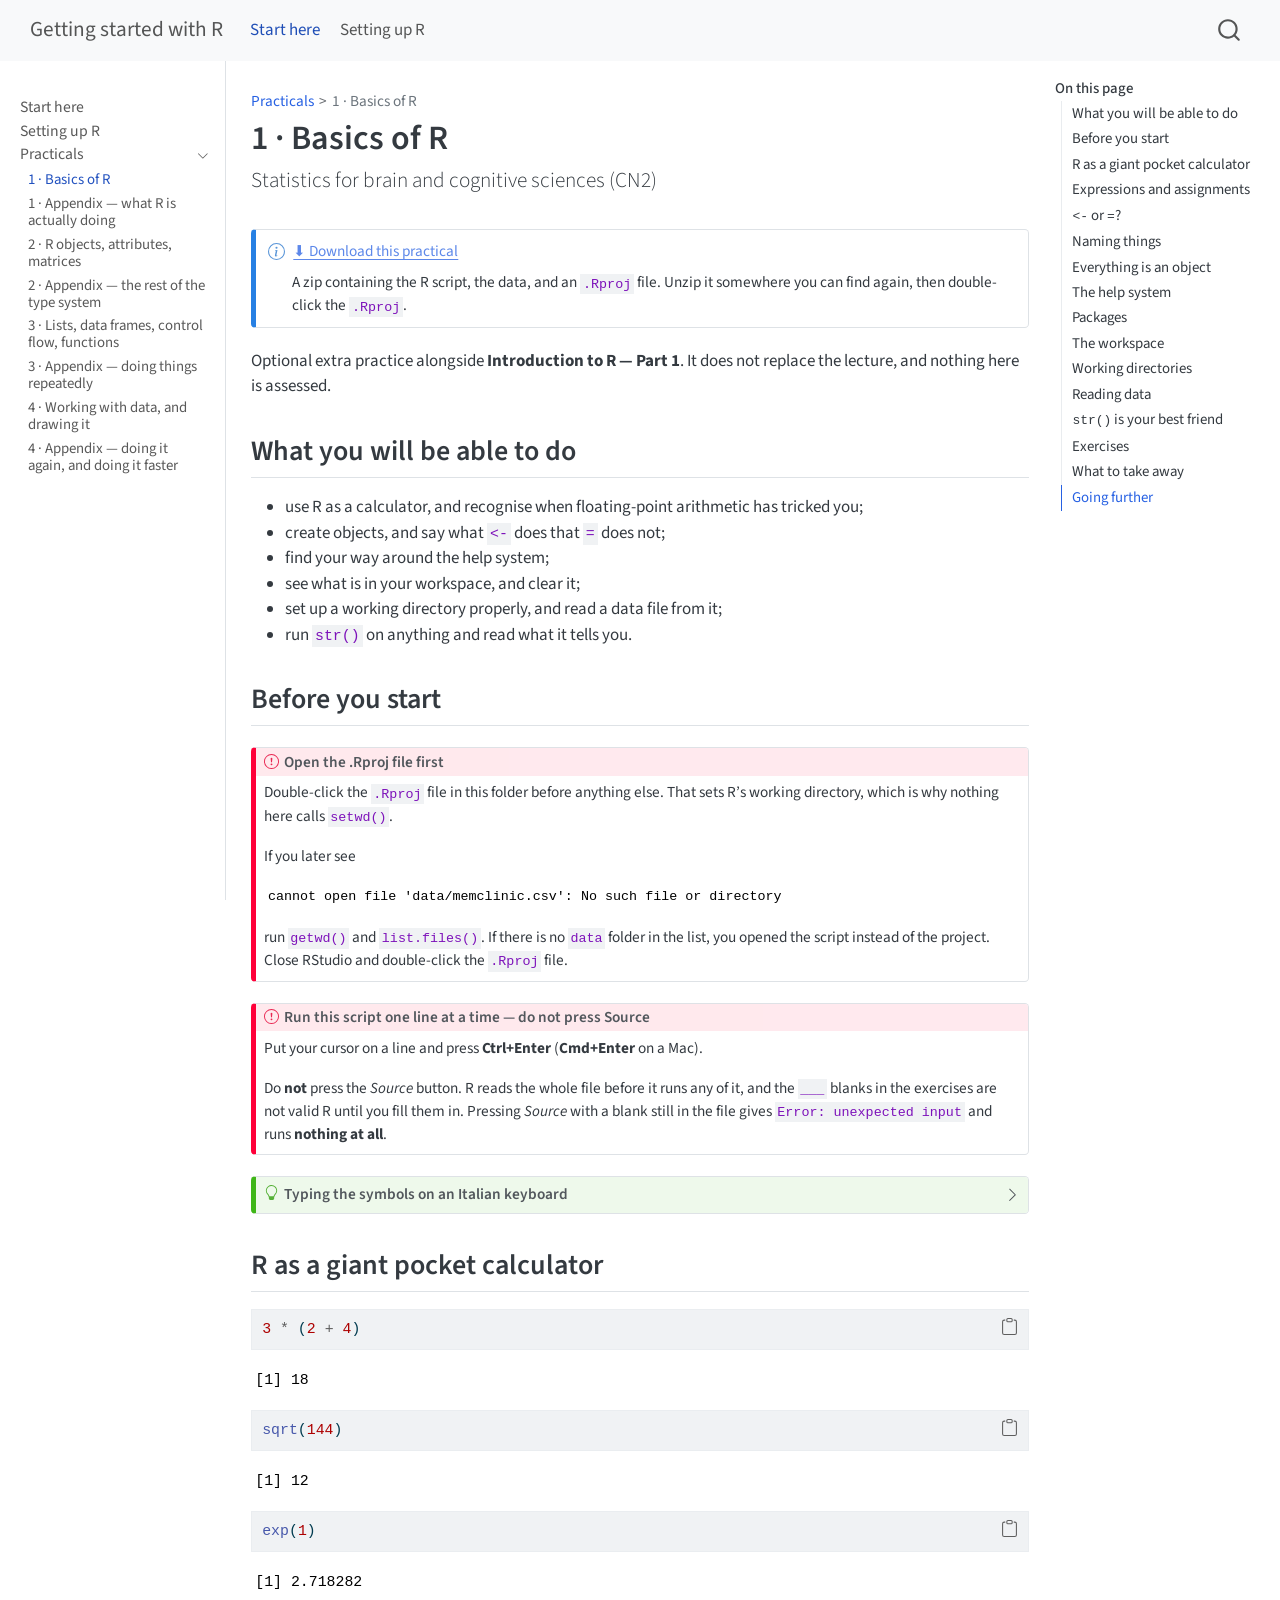
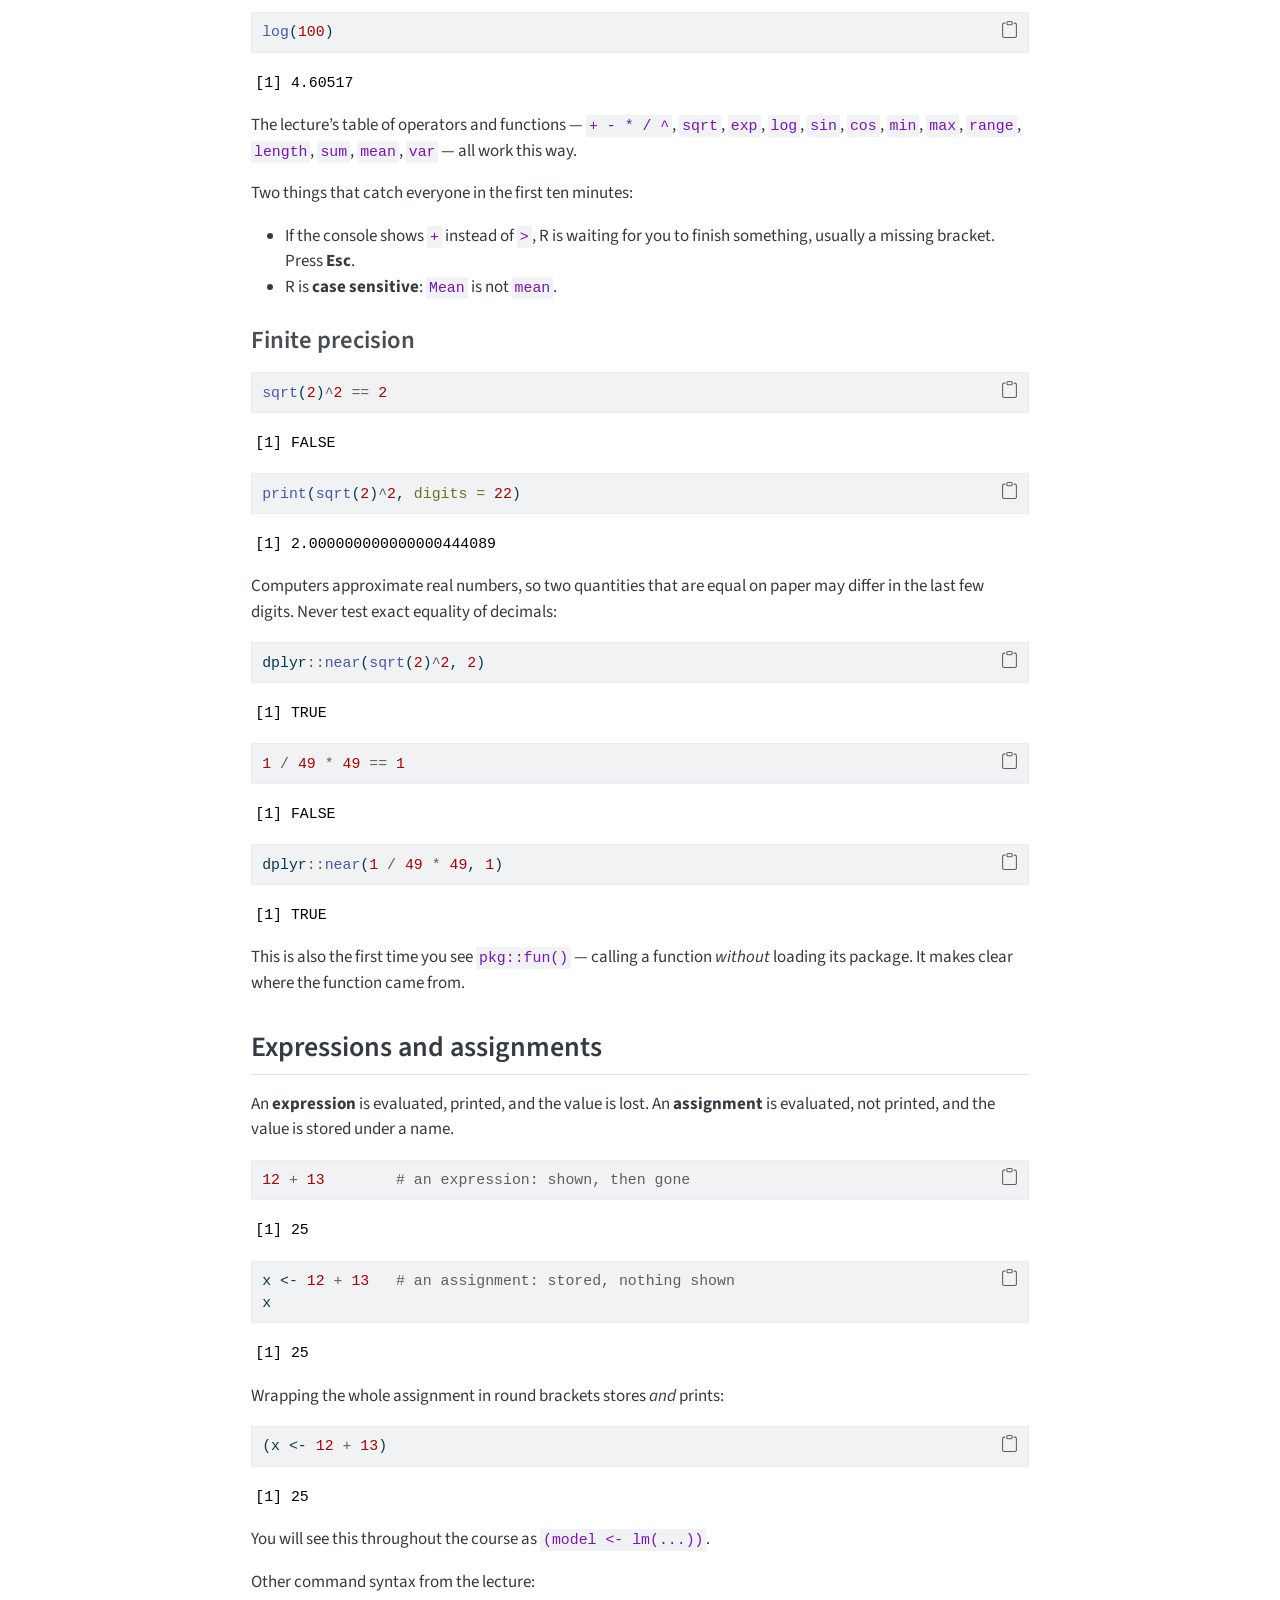
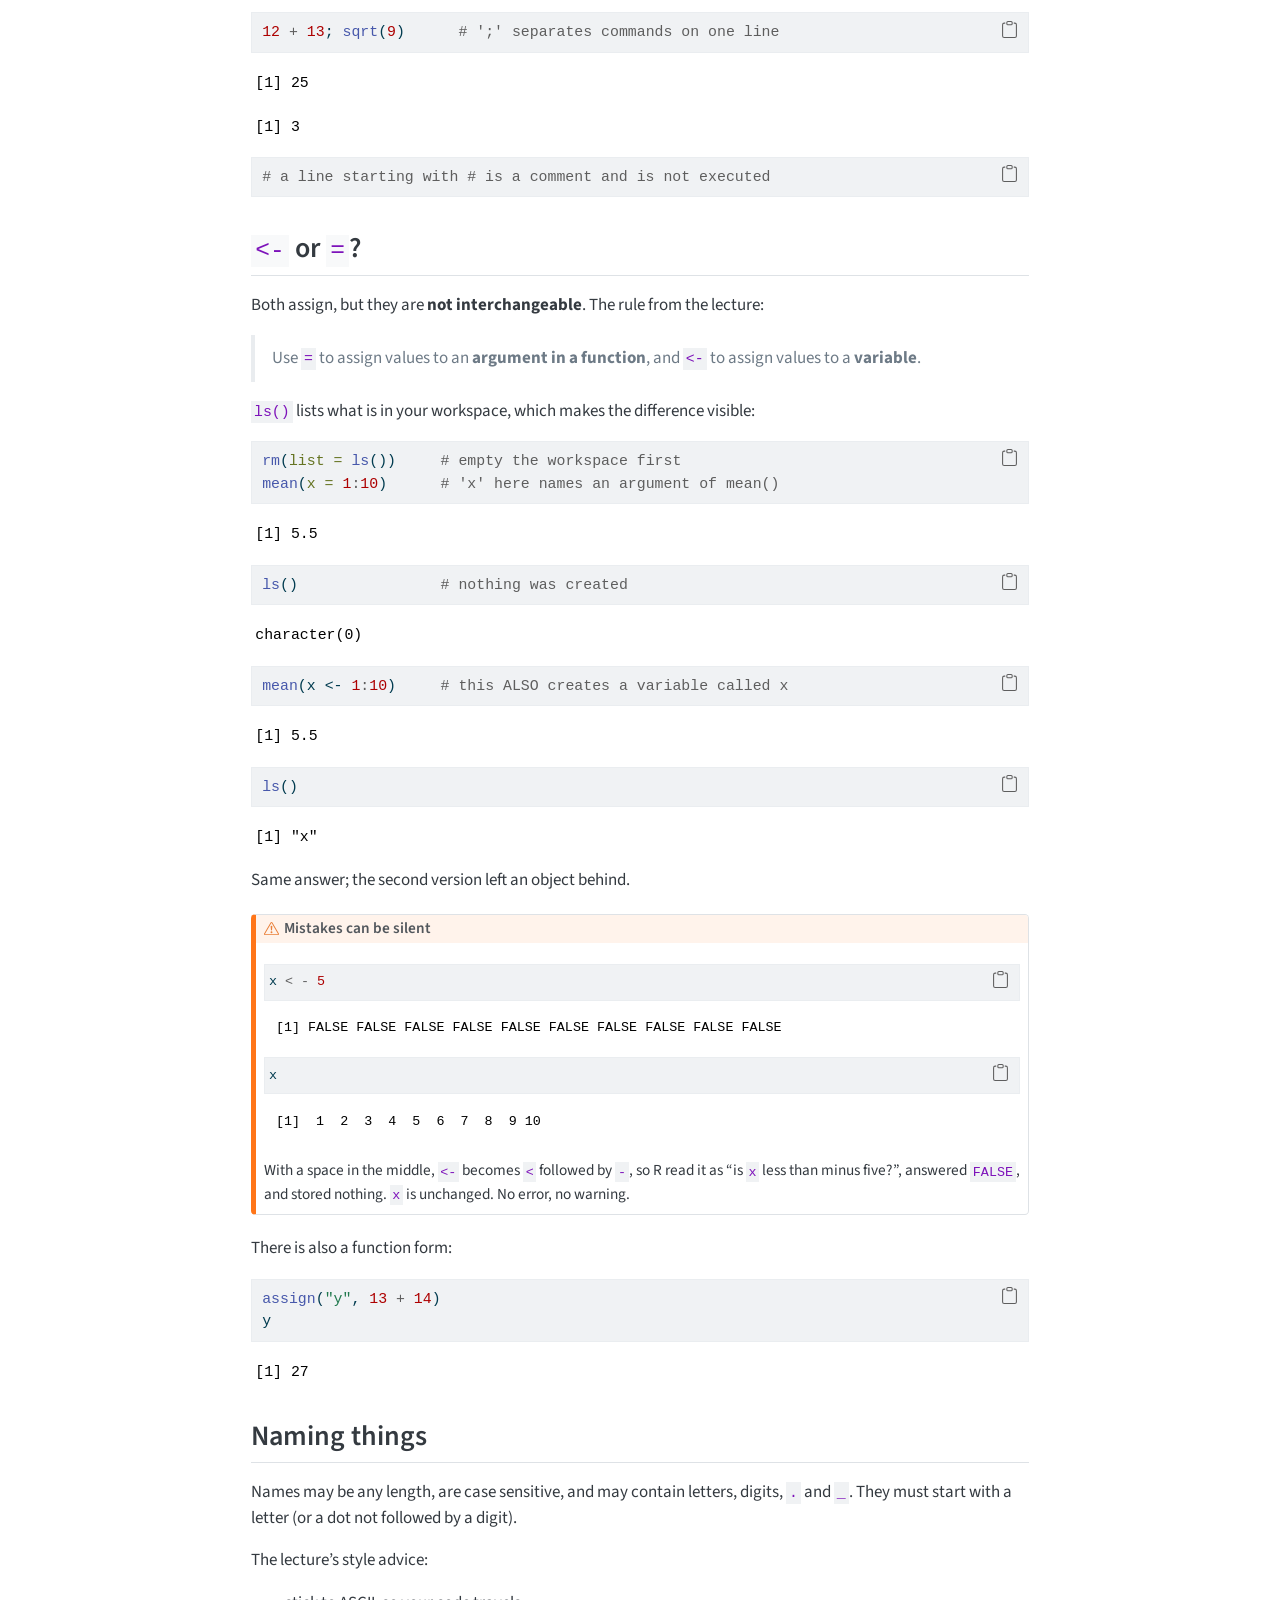
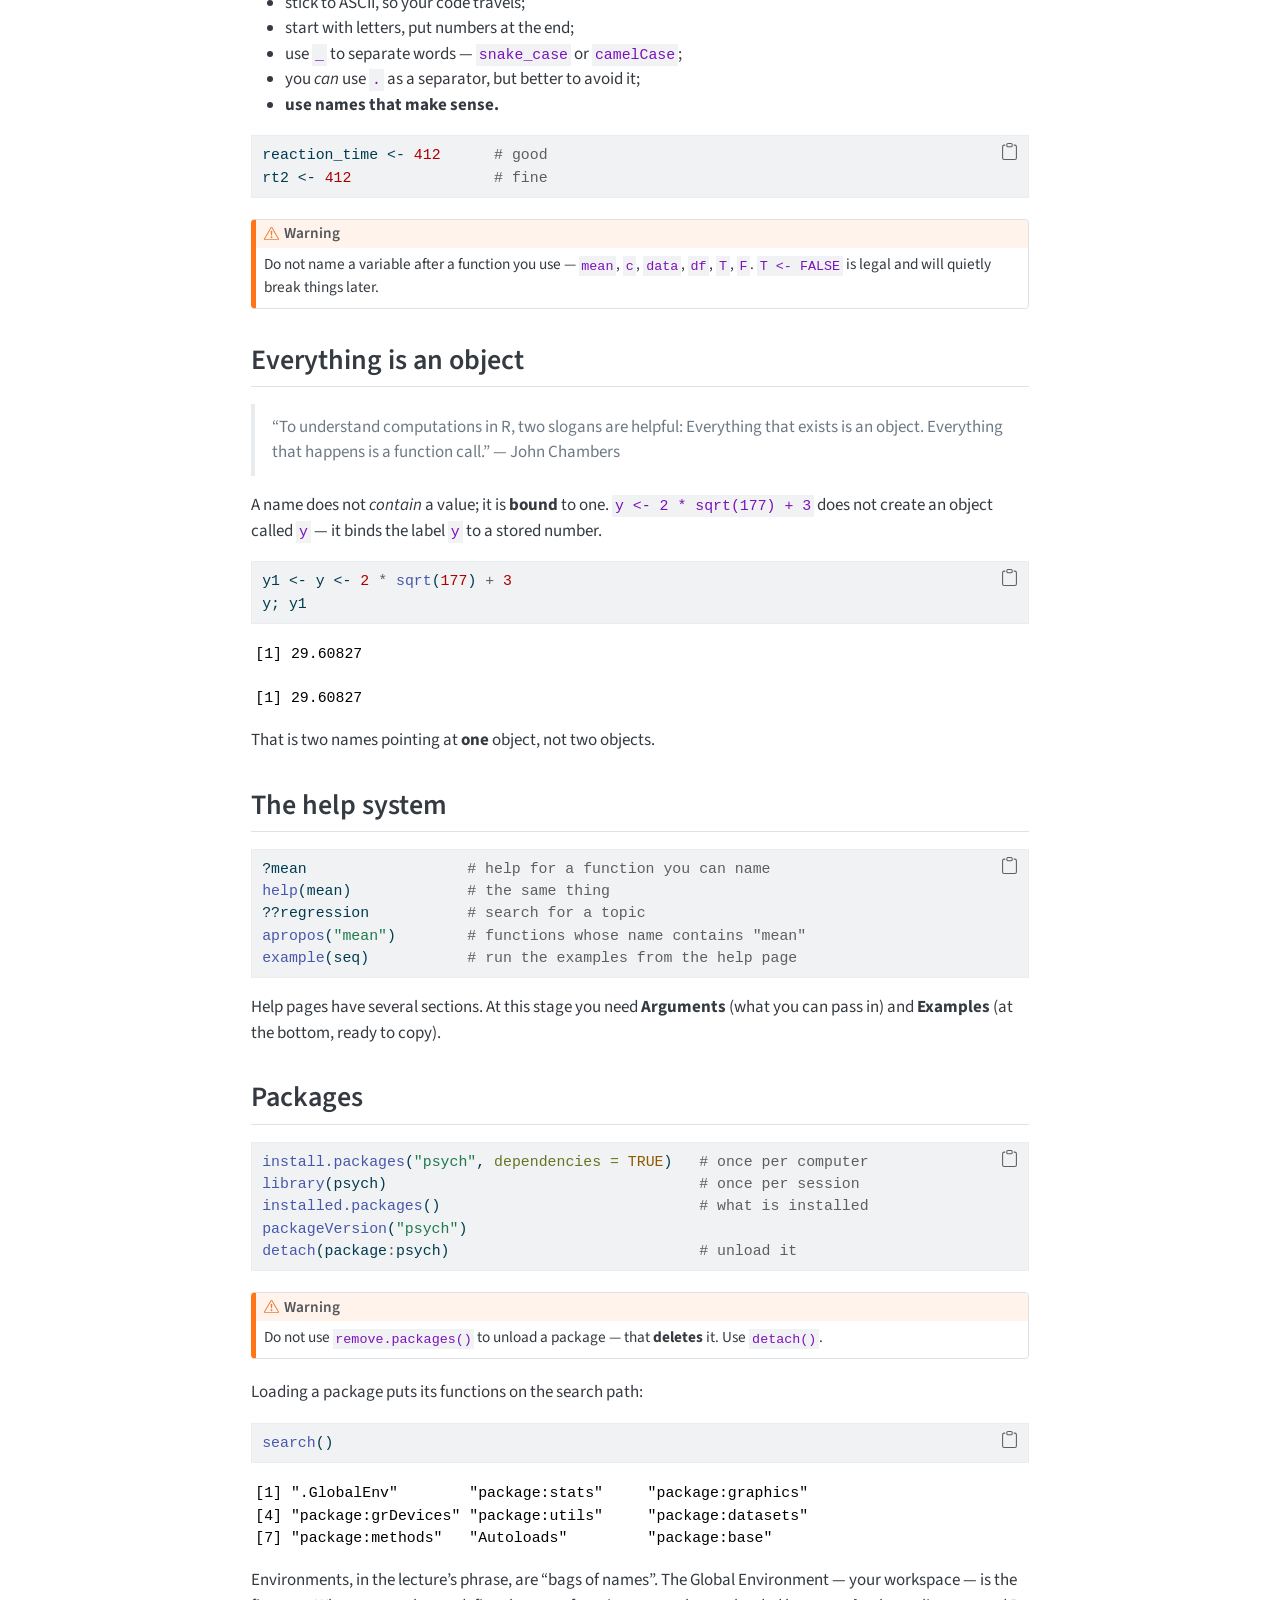
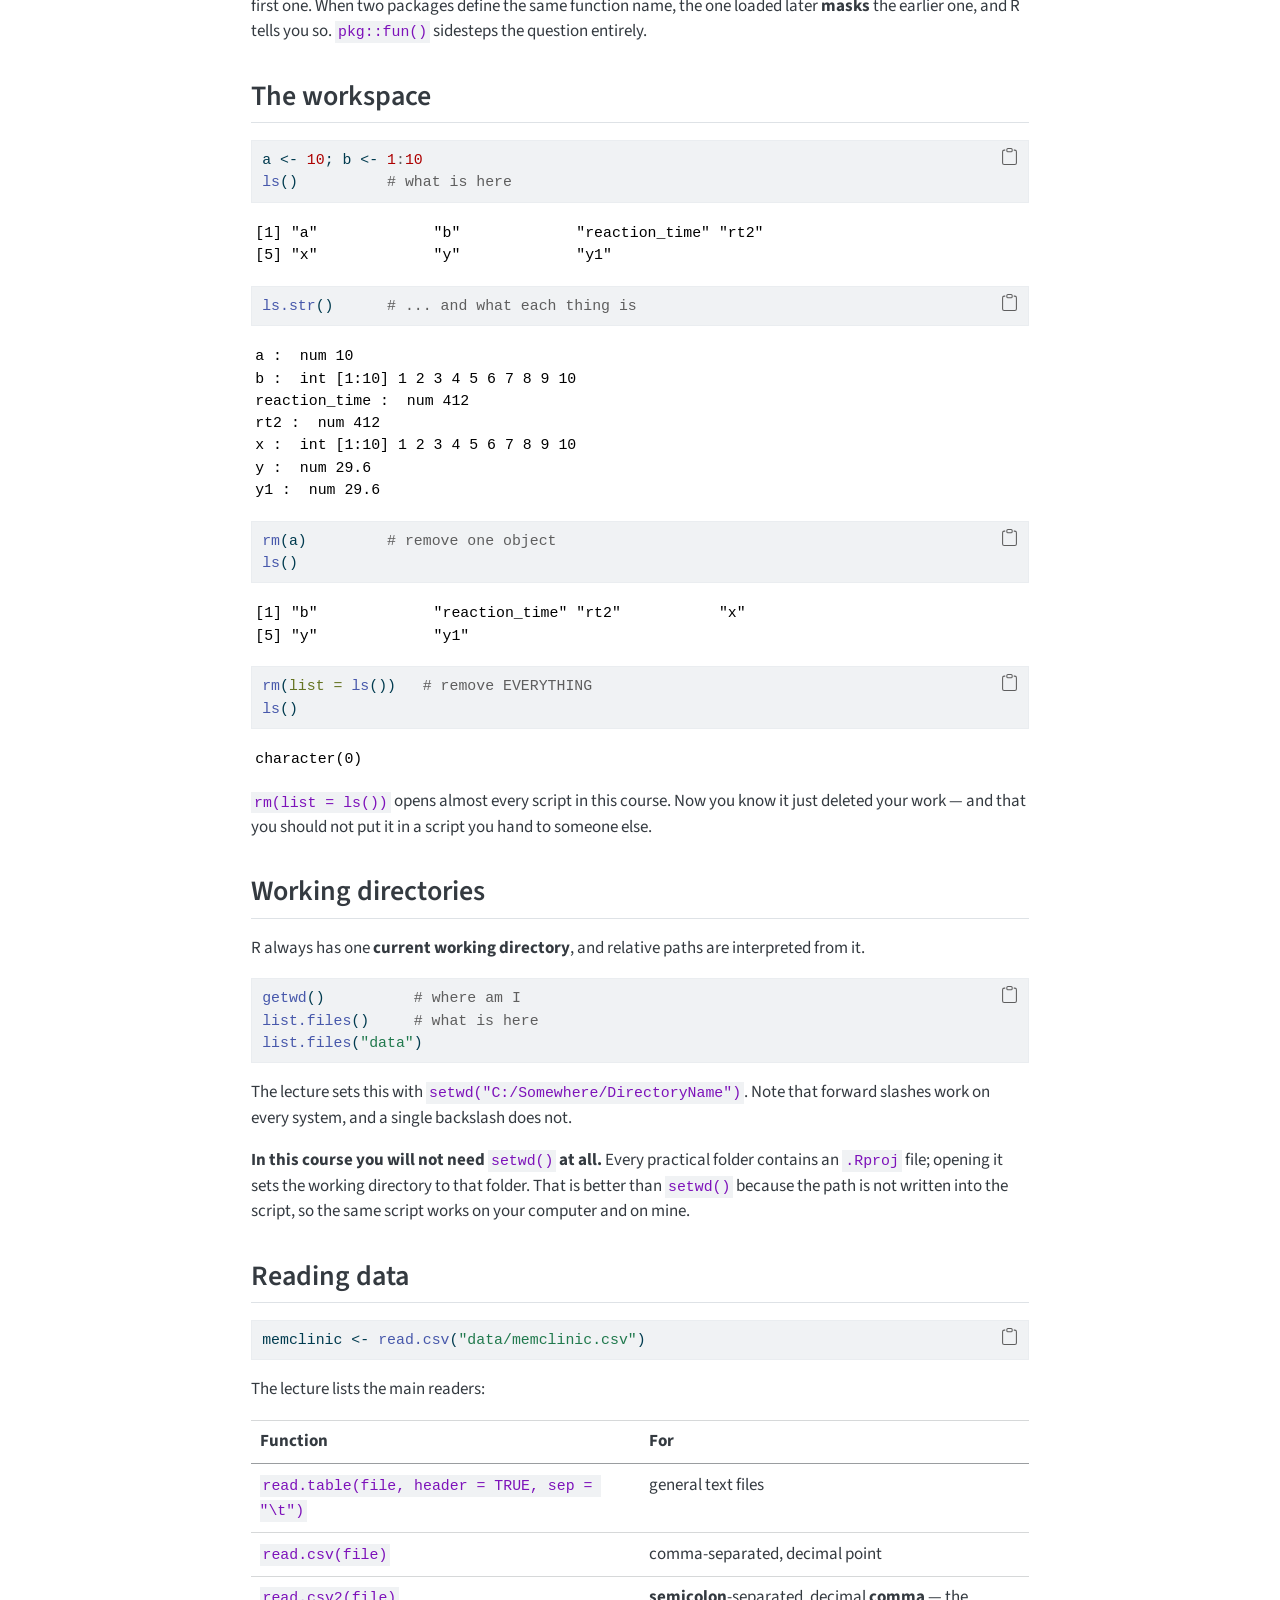
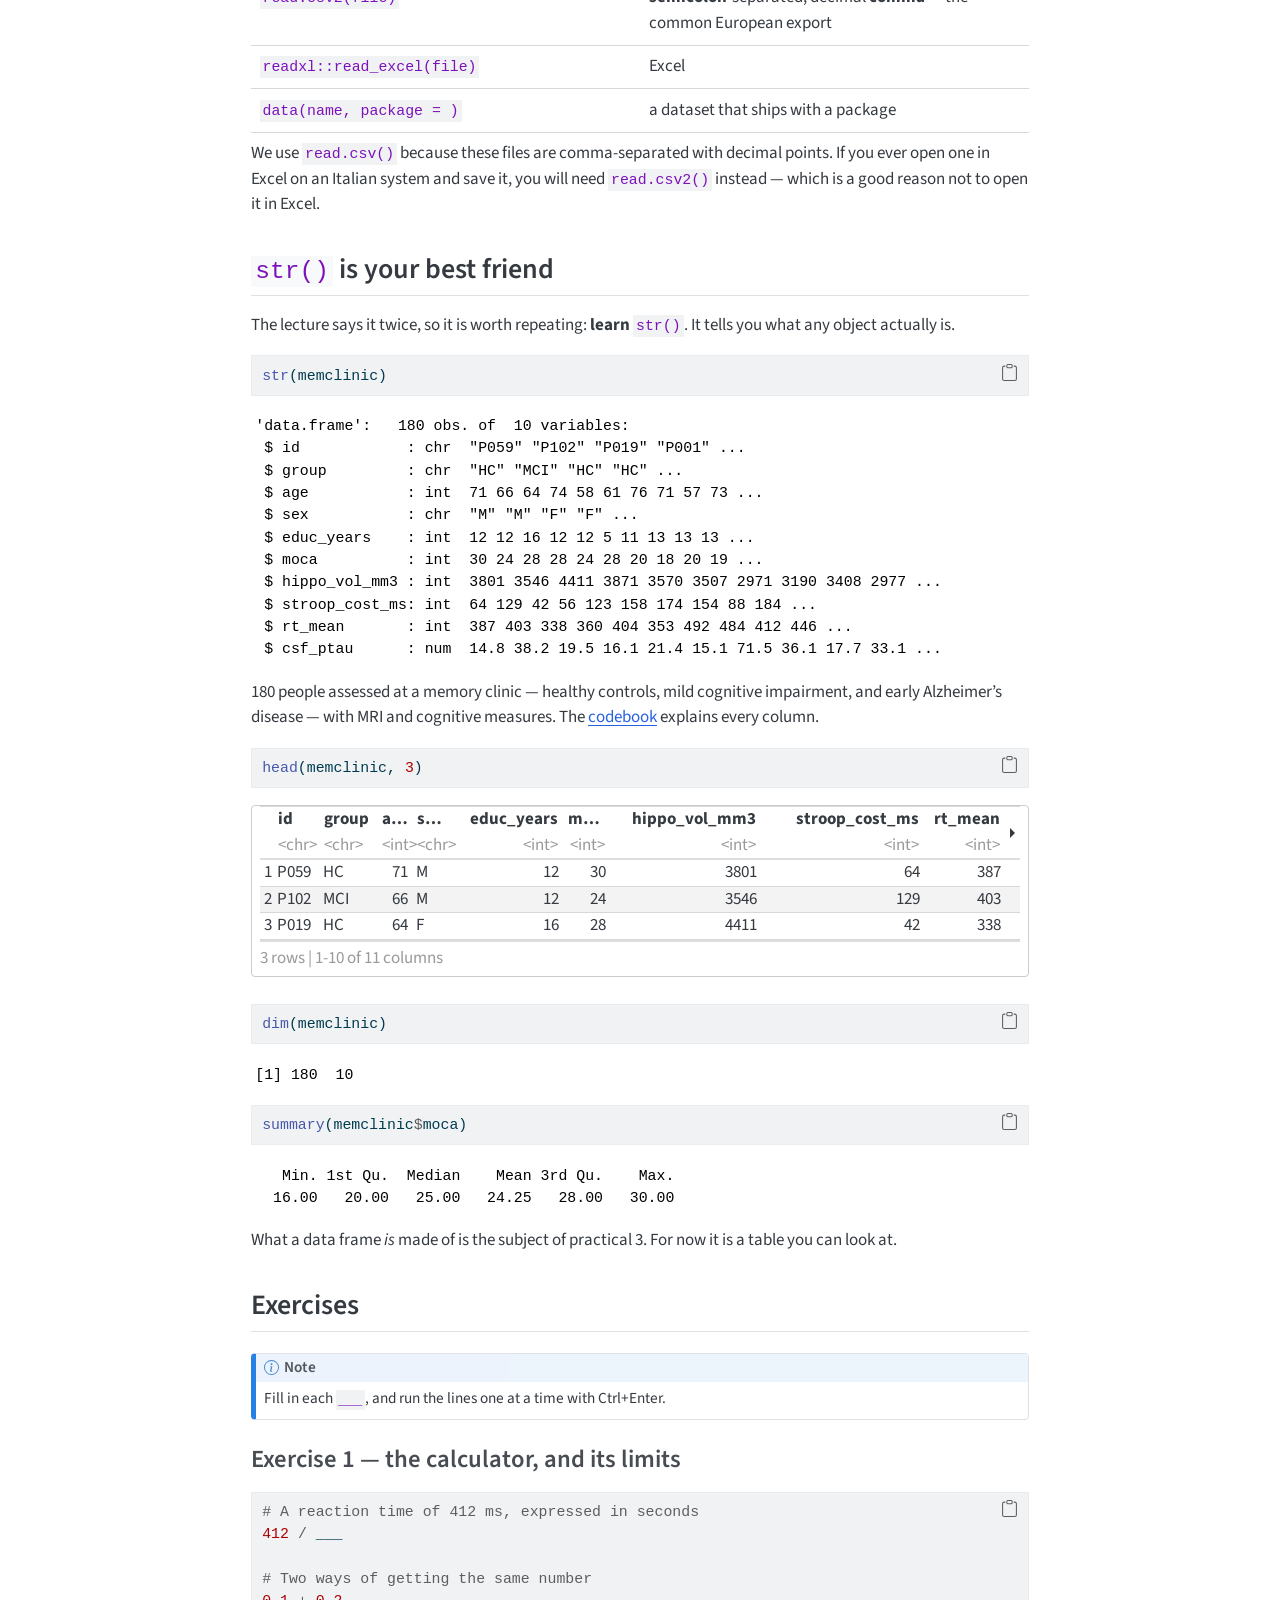
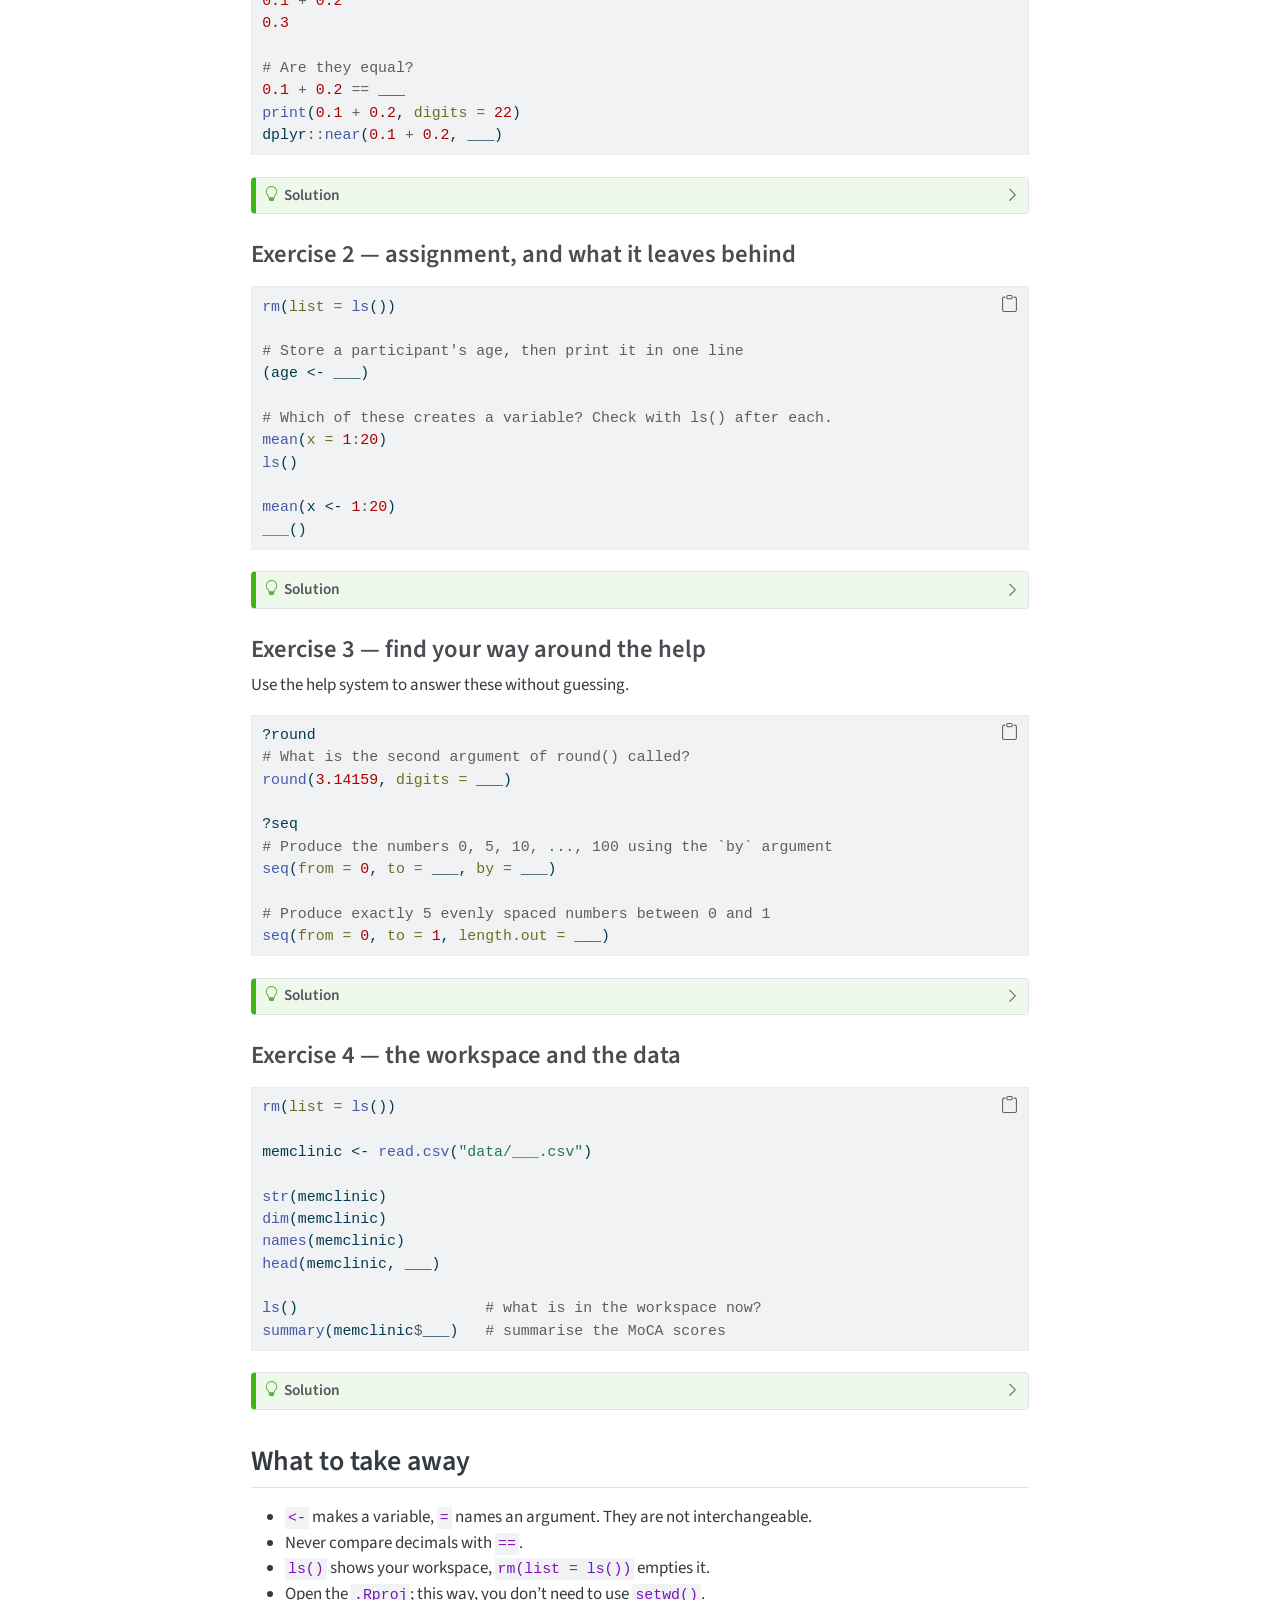
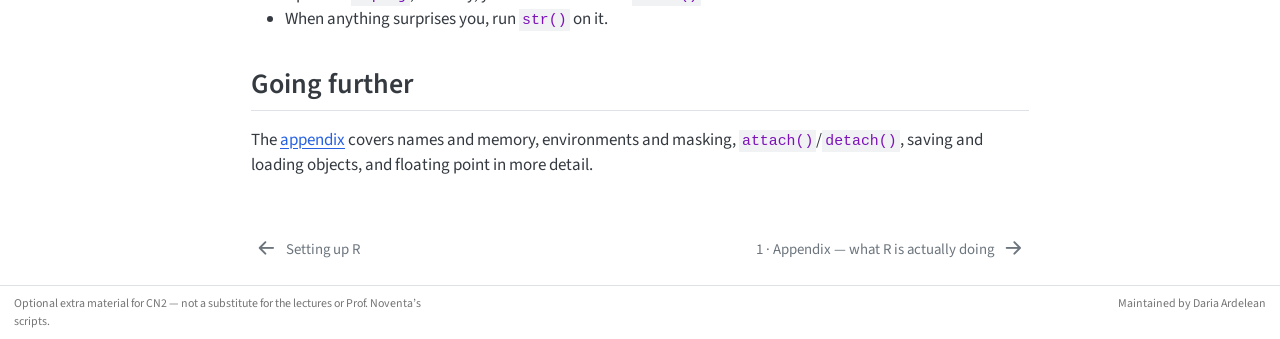
==== commit d170299a: "site: 2026-10-09" ====
--- a/sessions/01-r-basics/index.html
+++ b/sessions/01-r-basics/index.html
@@ -1055,7 +1055,7 @@
 <li><code>&lt;-</code> makes a variable, <code>=</code> names an argument. They are not interchangeable.</li>
 <li>Never compare decimals with <code>==</code>.</li>
 <li><code>ls()</code> shows your workspace, <code>rm(list = ls())</code> empties it.</li>
-<li>Open the <code>.Rproj</code>; never write <code>setwd()</code> into a script.</li>
+<li>Open the <code>.Rproj</code>; this way, you don’t need to use <code>setwd()</code>.</li>
 <li>When anything surprises you, run <code>str()</code> on it.</li>
 </ul>
 </section>
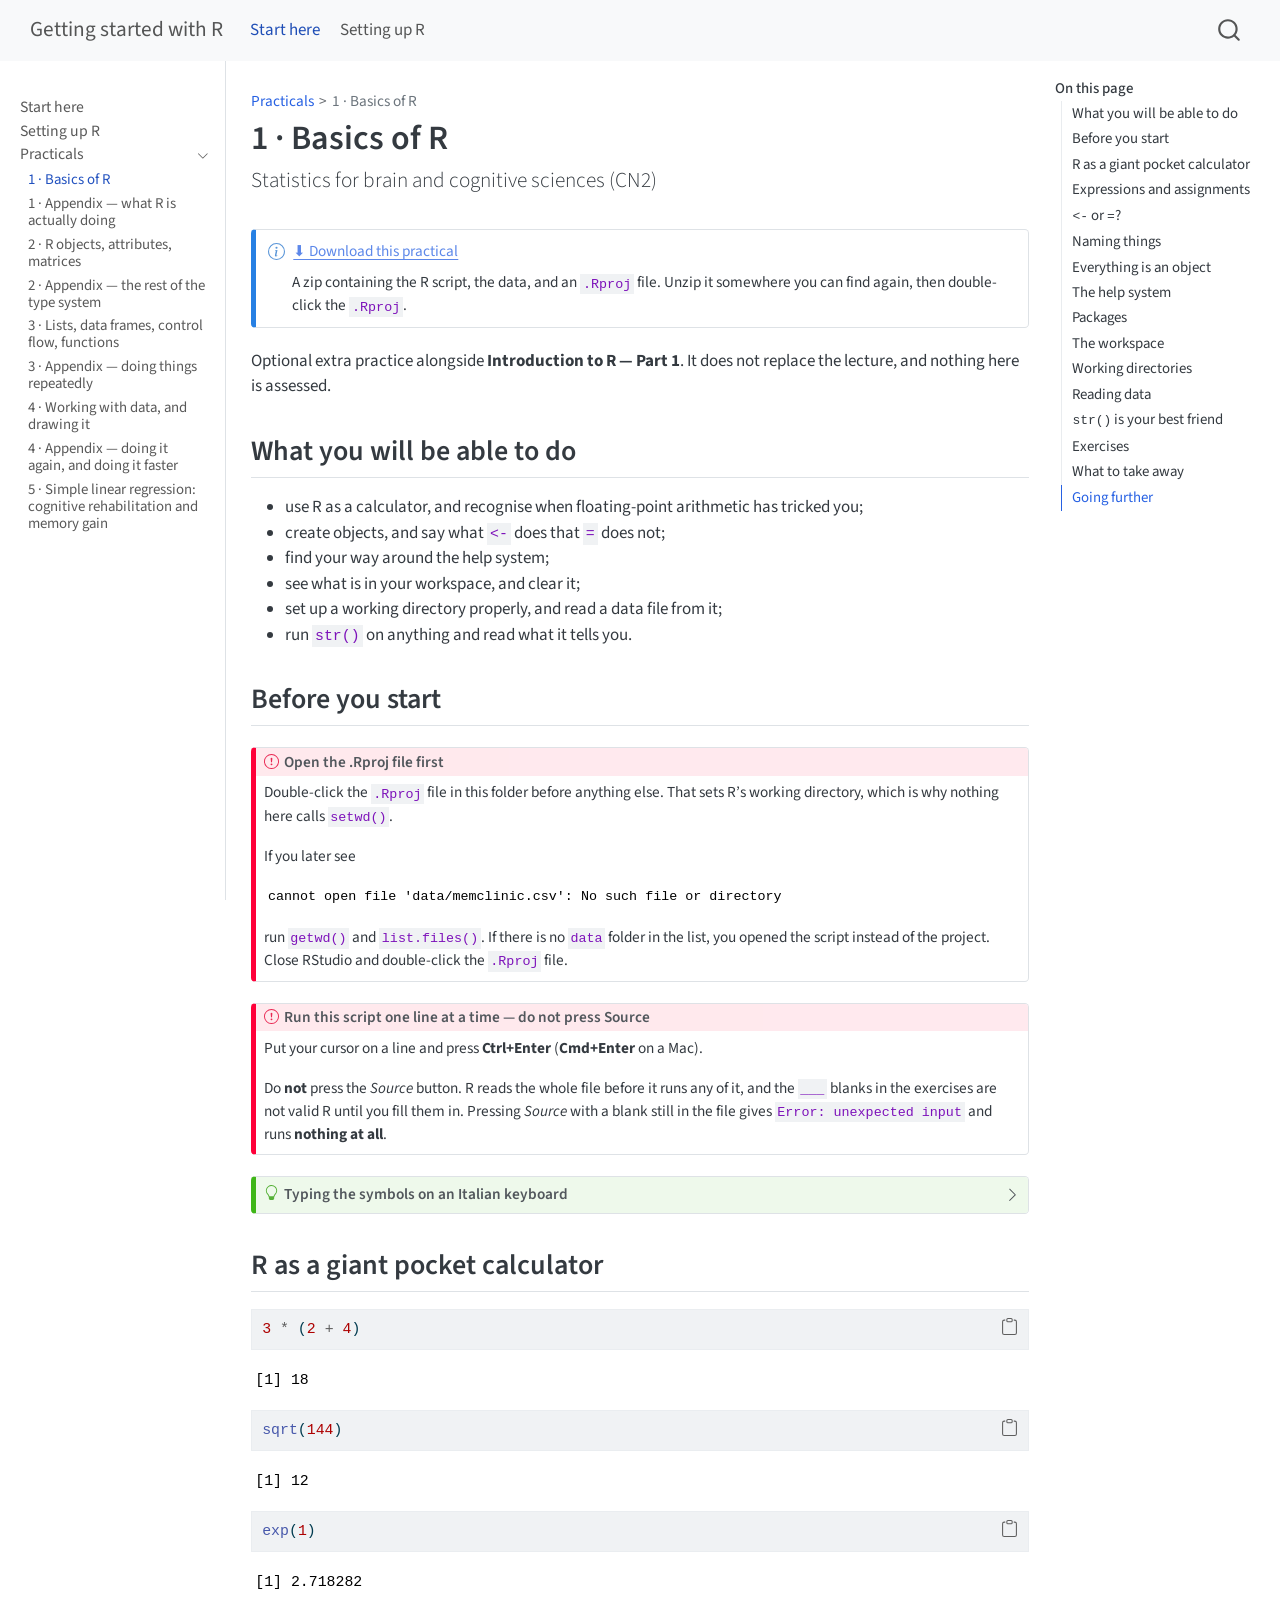
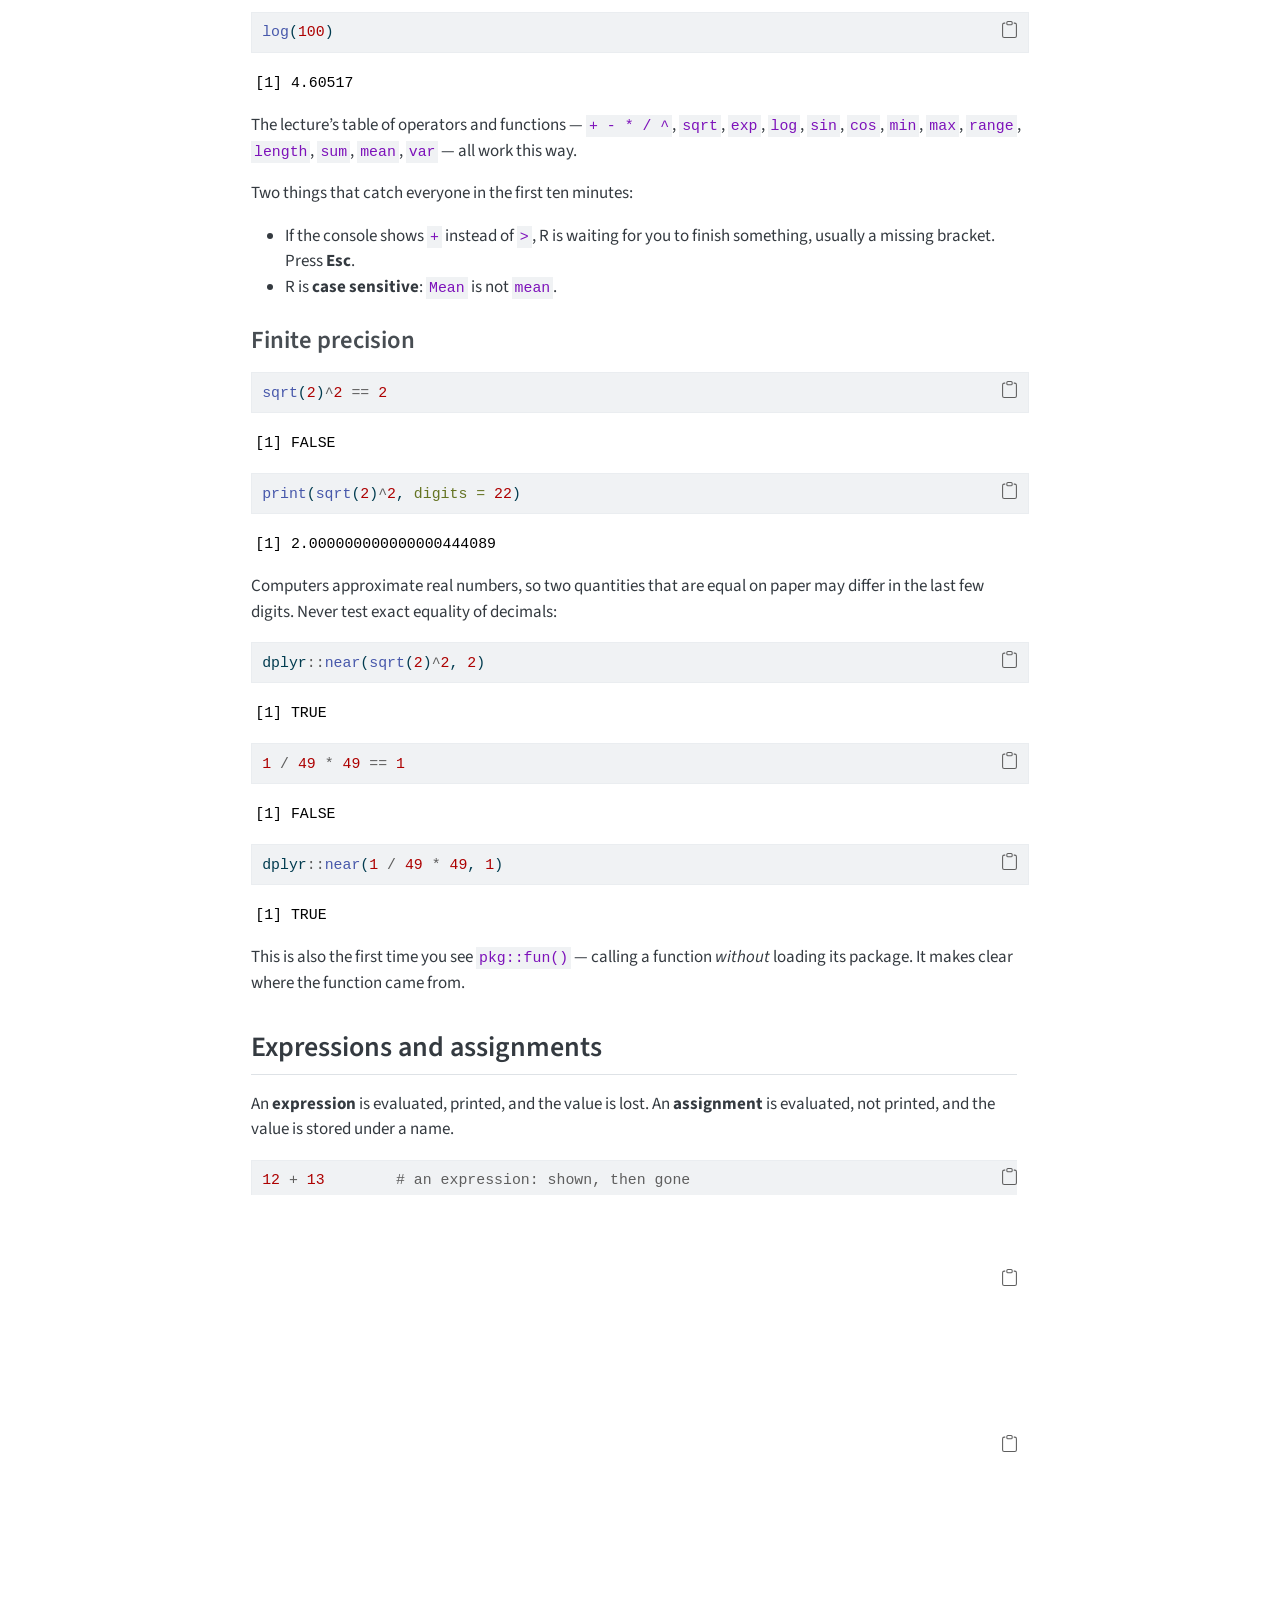
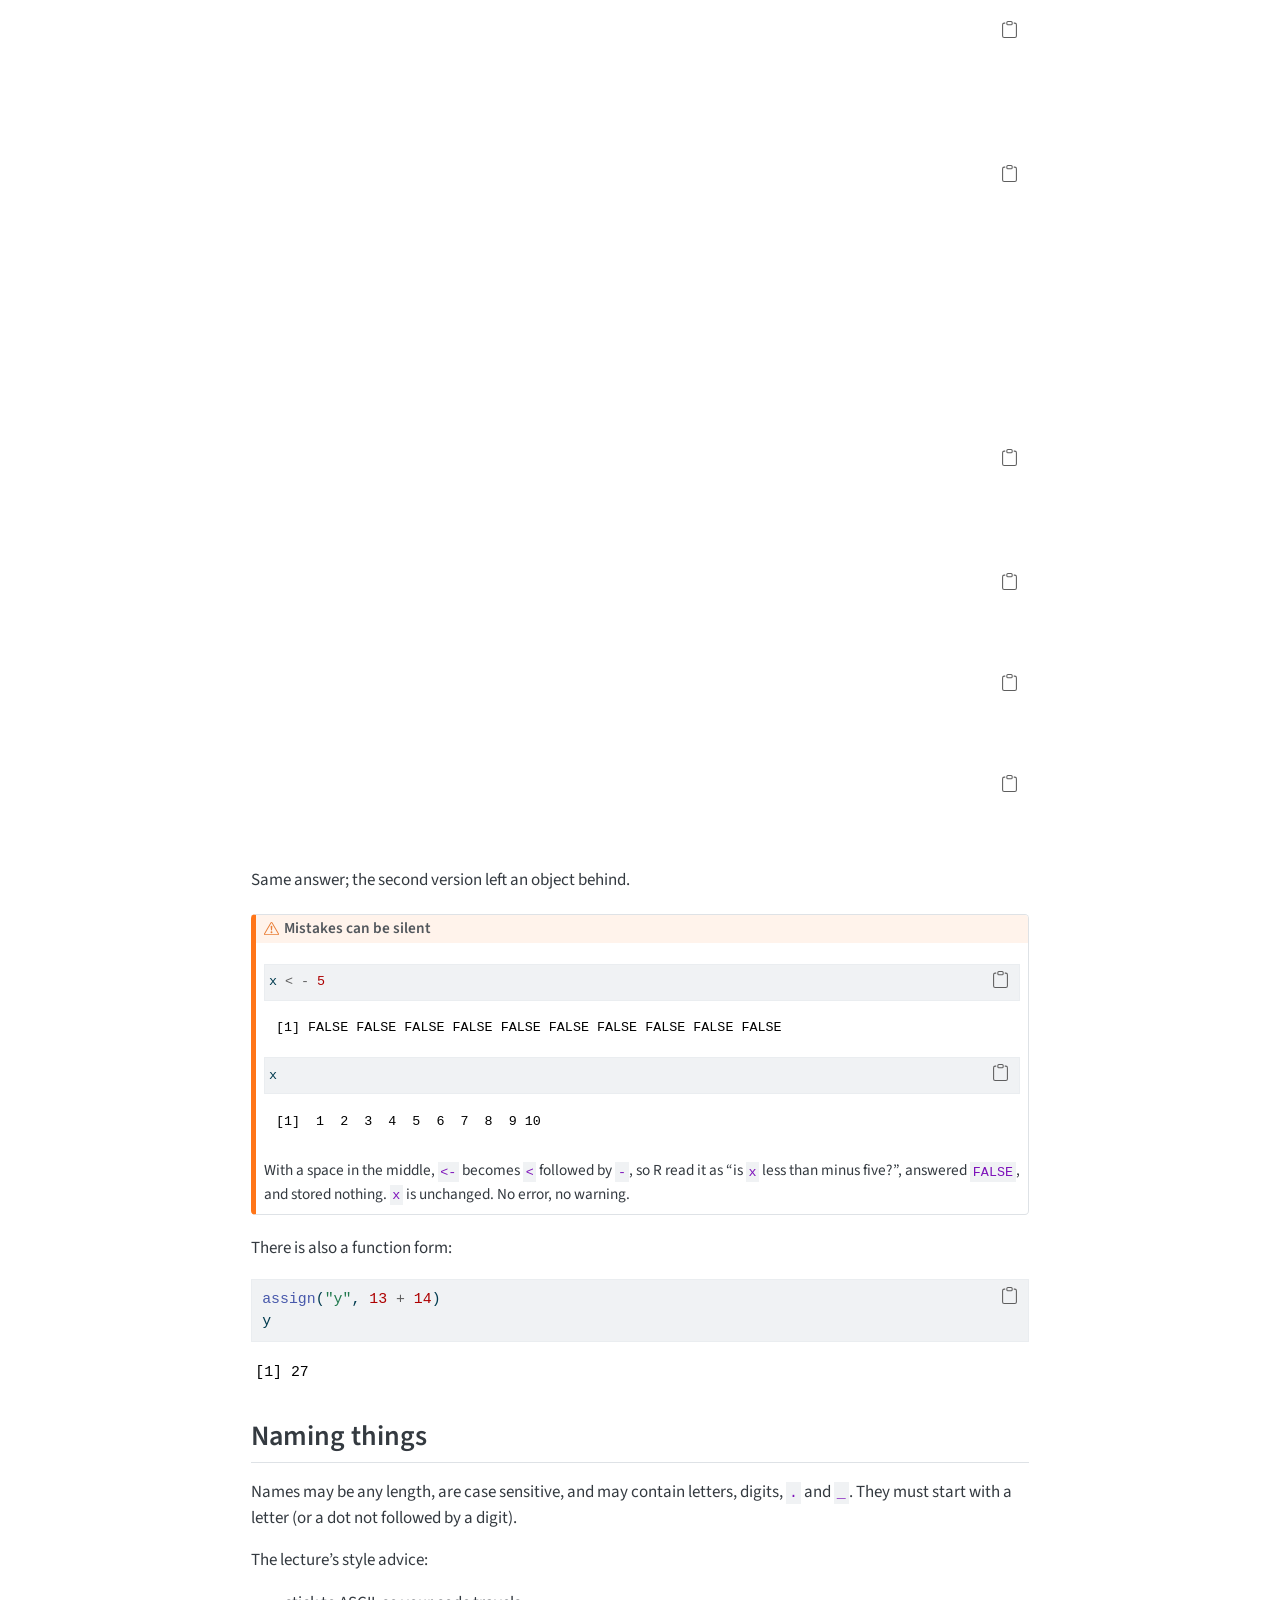
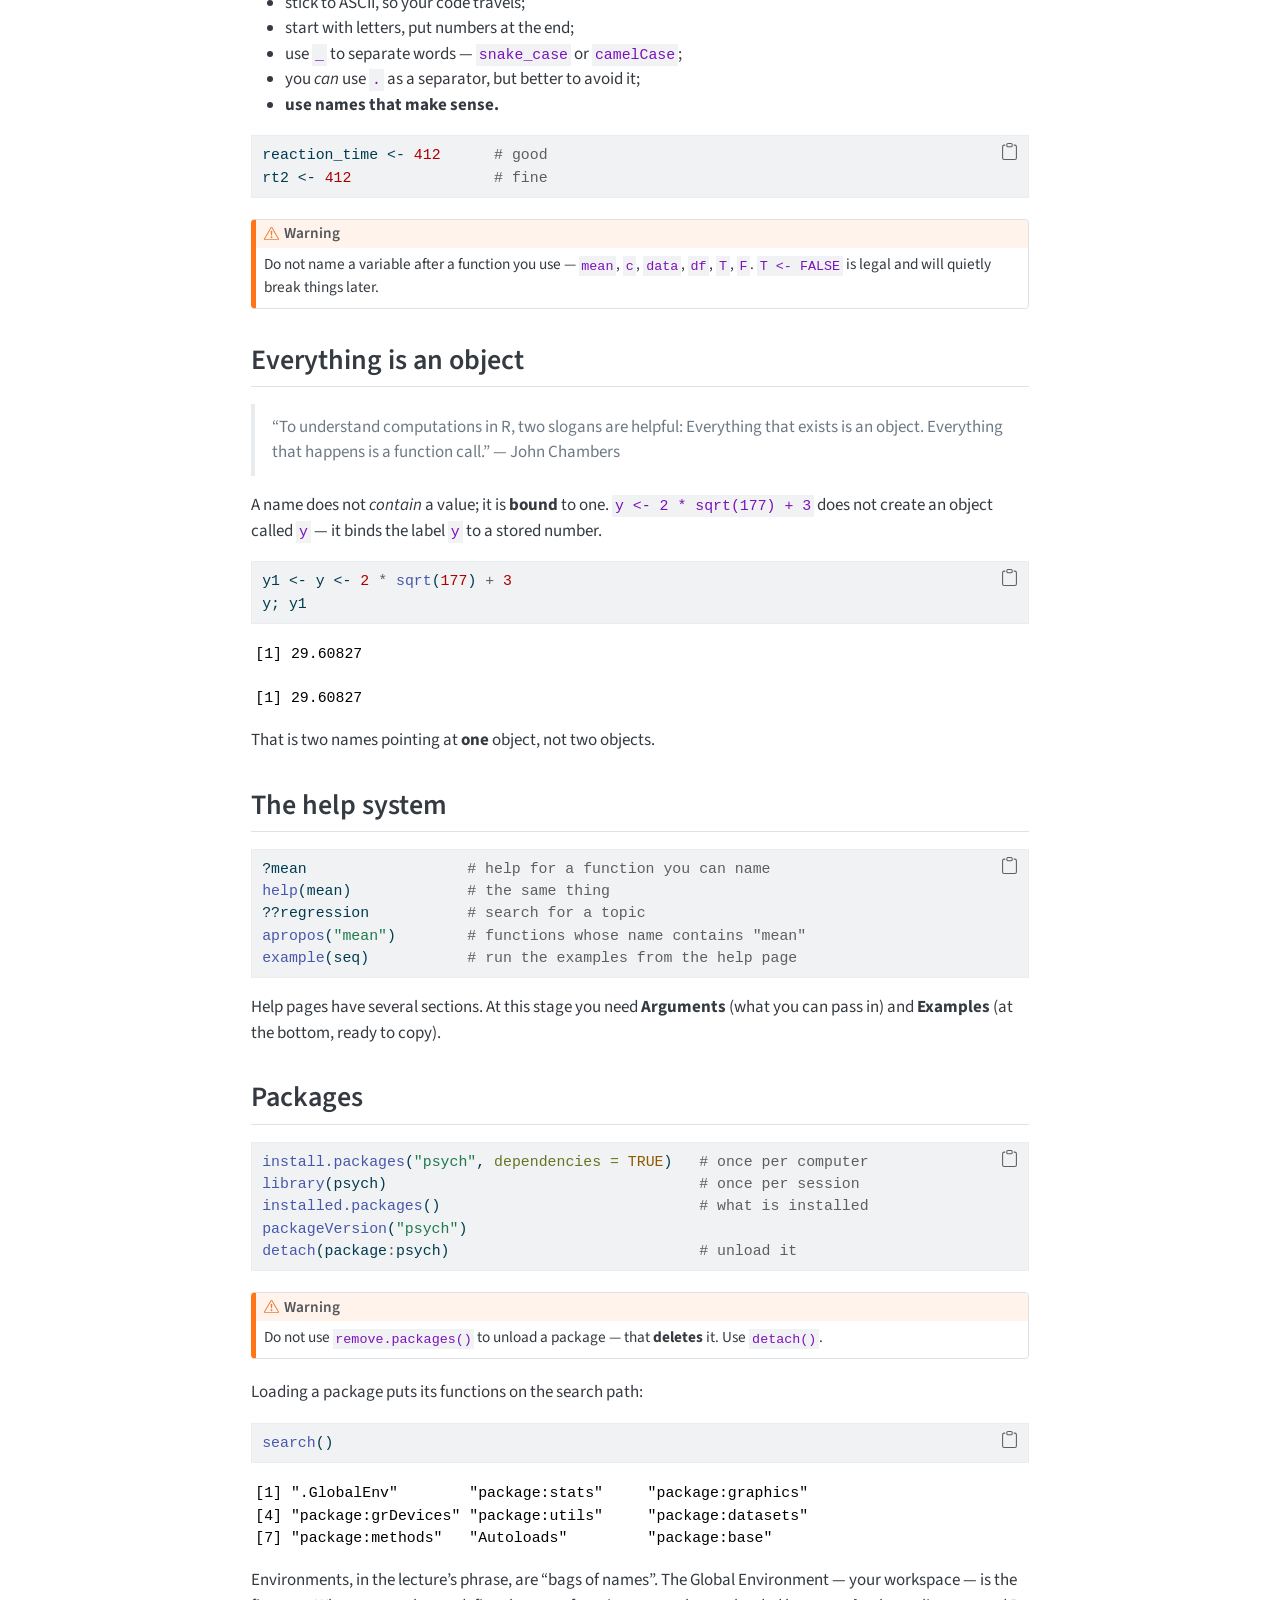
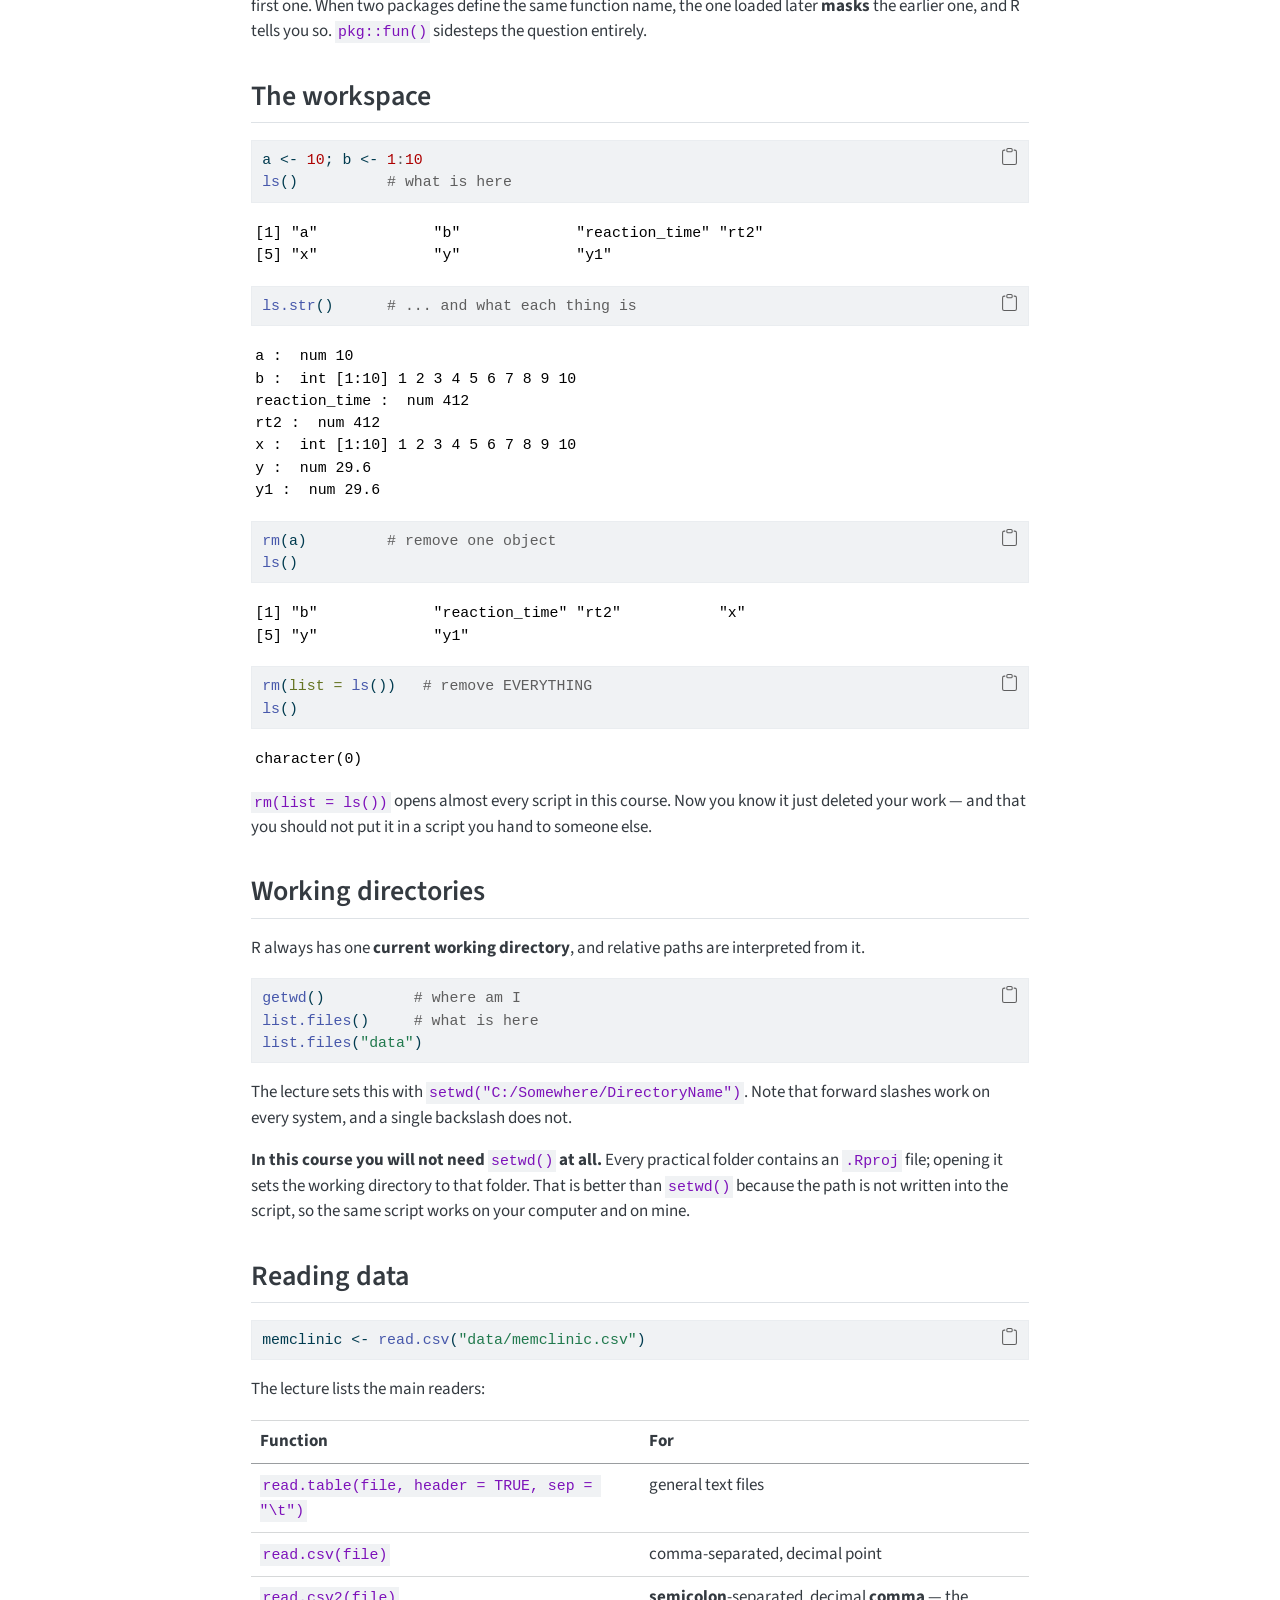
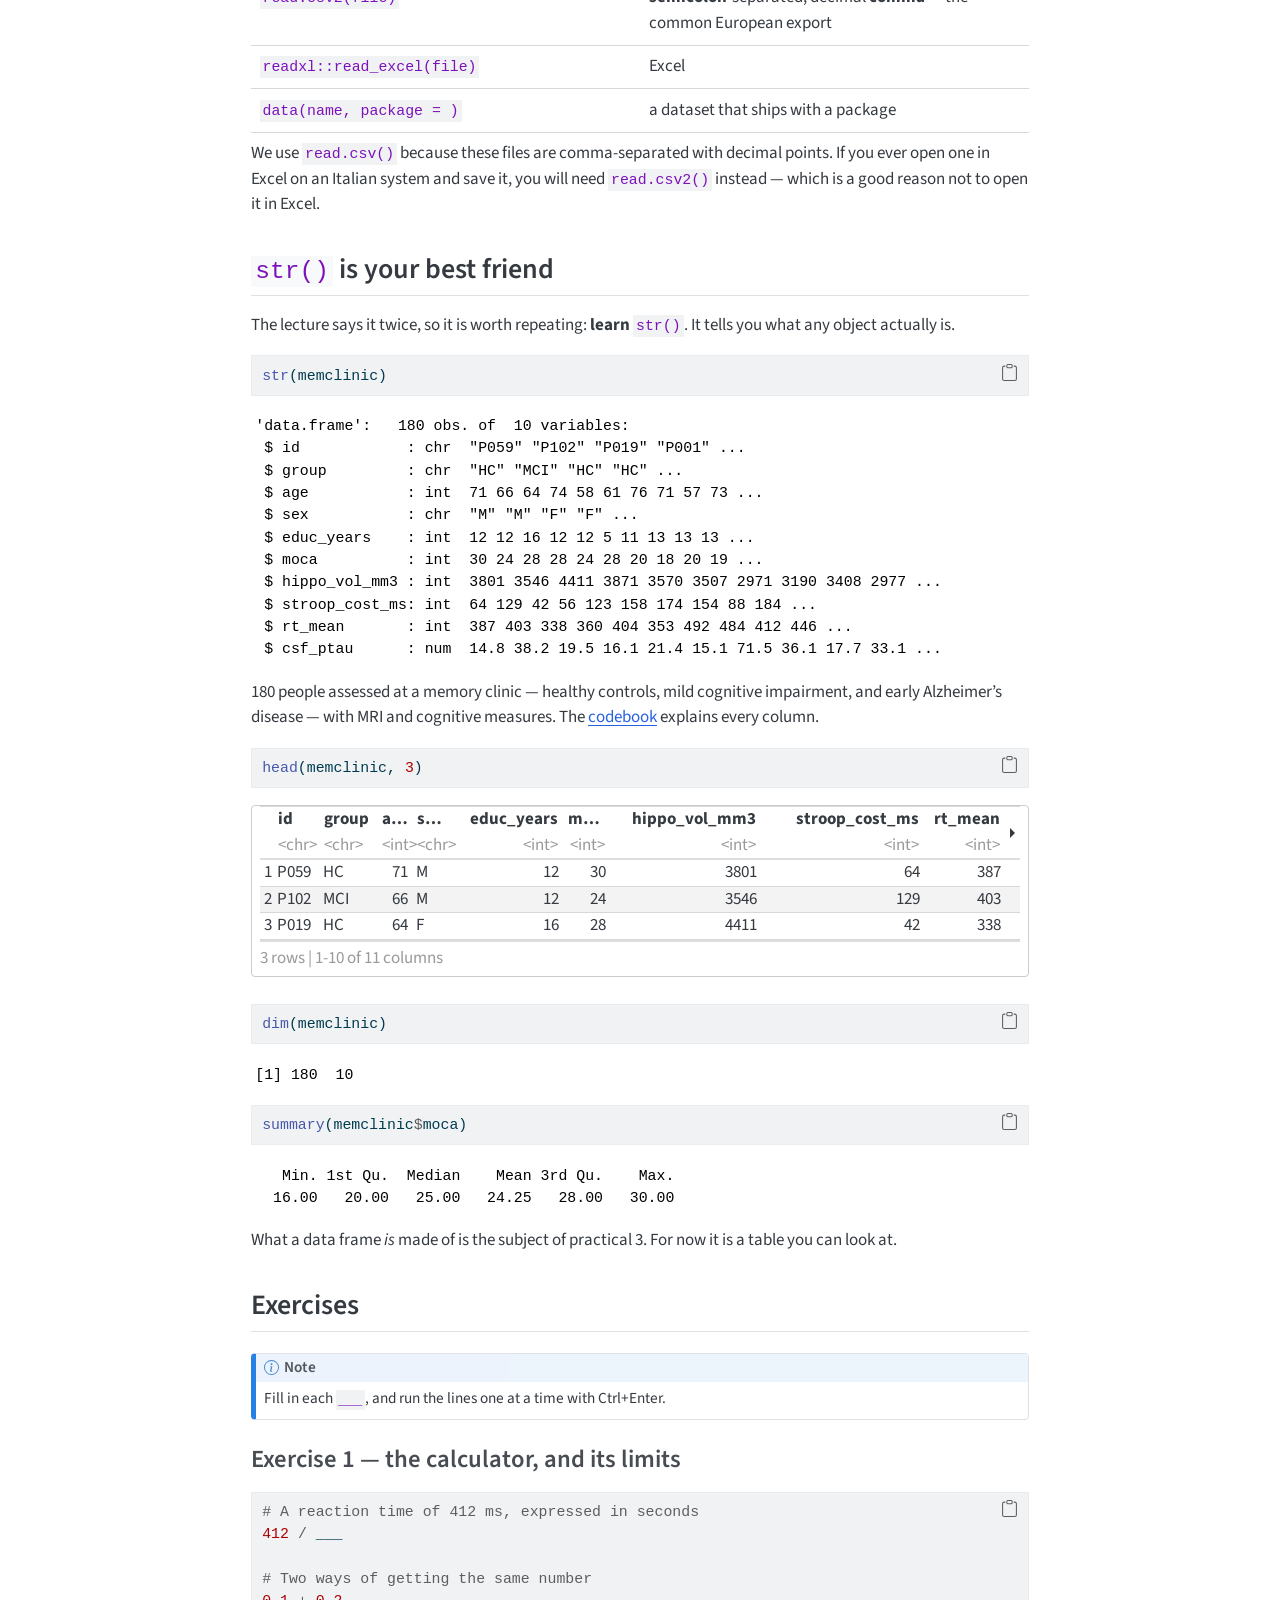
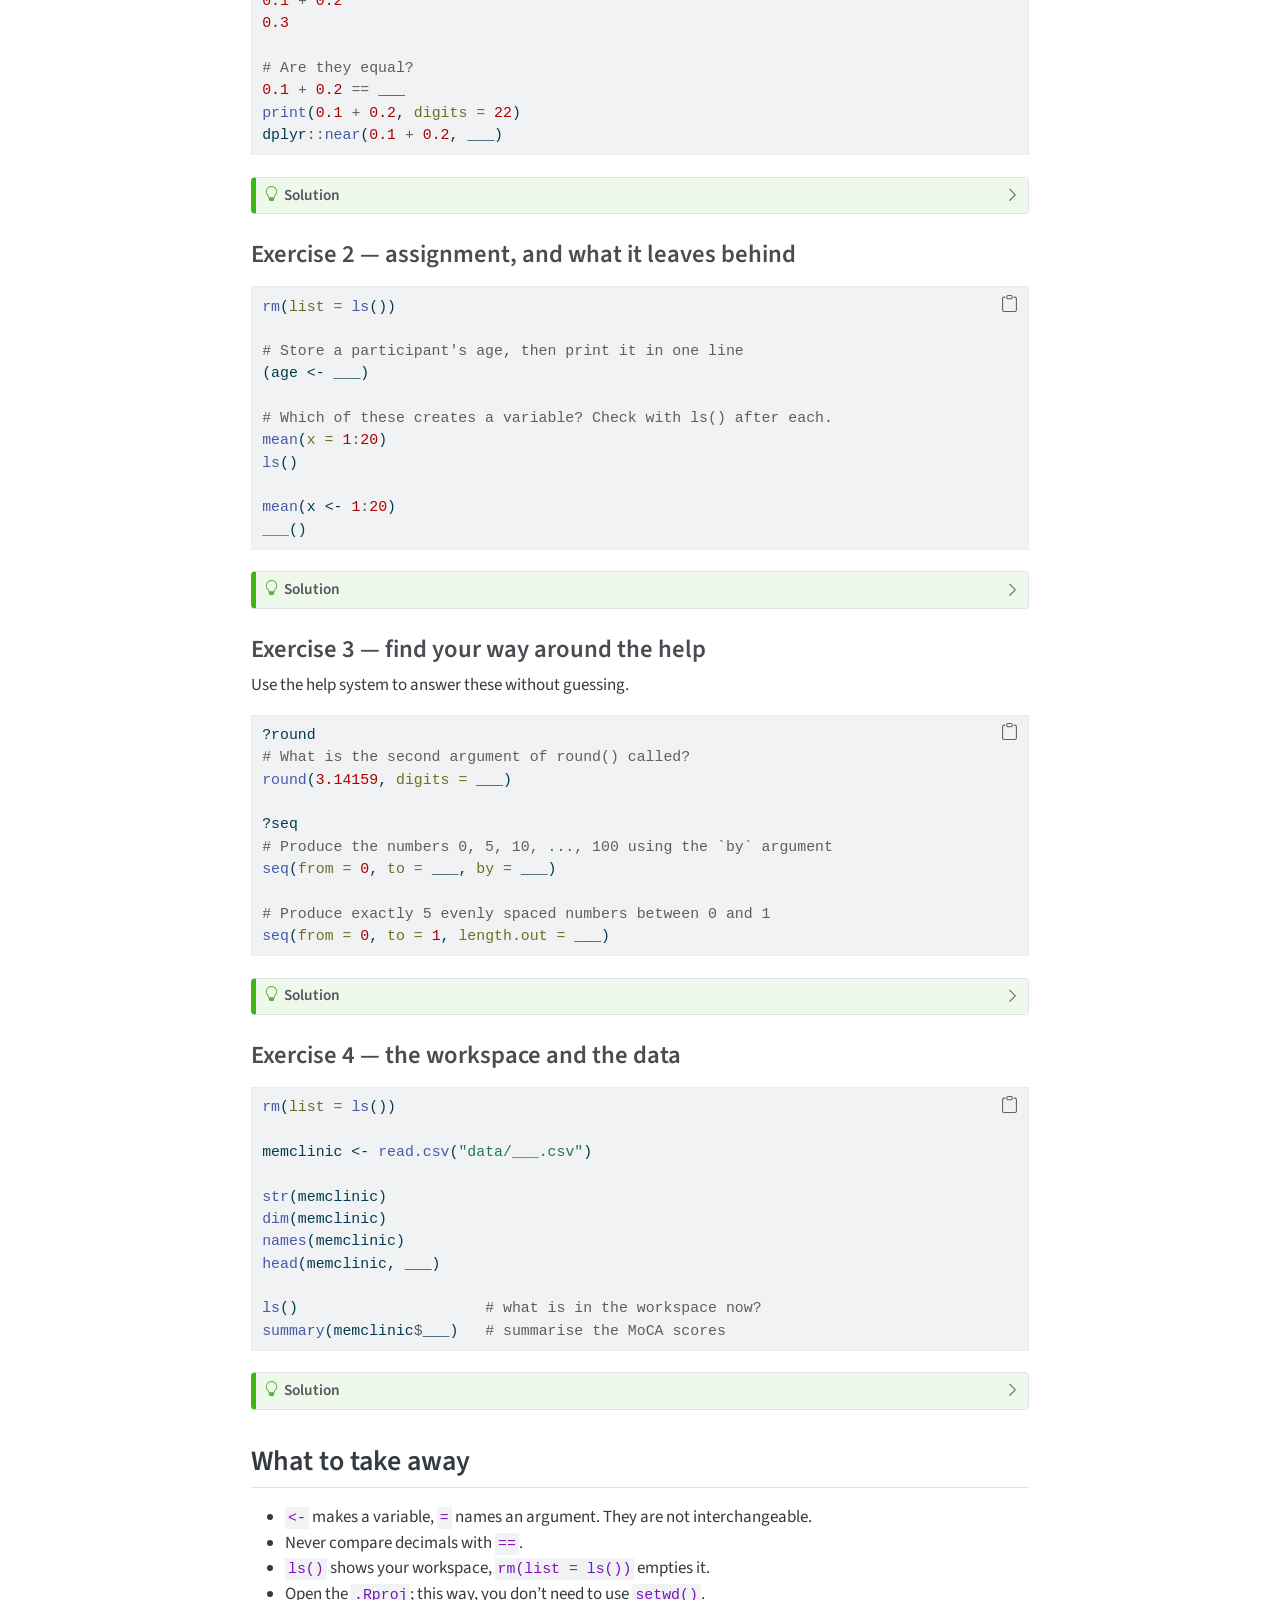
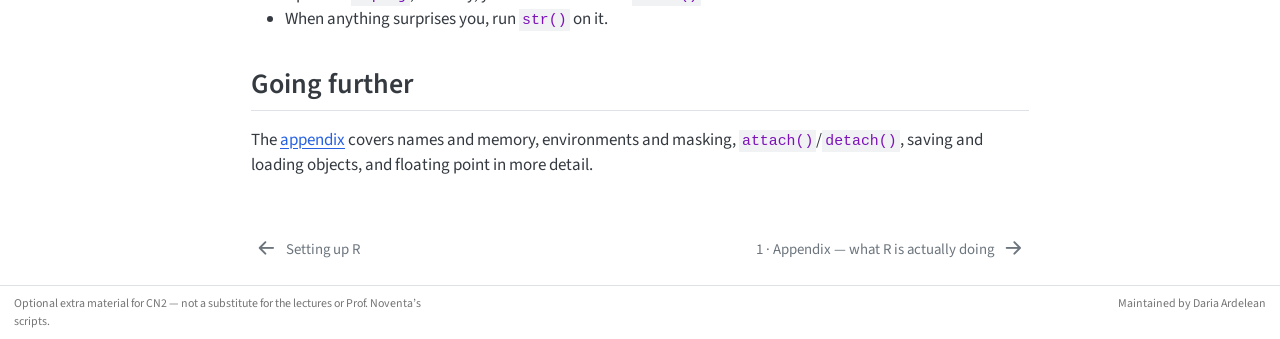
==== commit 511525ce: "site: 2026-10-29" ====
--- a/sessions/01-r-basics/index.html
+++ b/sessions/01-r-basics/index.html
@@ -227,6 +227,12 @@
   <div class="sidebar-item-container"> 
   <a href="../../sessions/04-working-with-data/appendix.html" class="sidebar-item-text sidebar-link">
  <span class="menu-text">4 · Appendix — doing it again, and doing it faster</span></a>
+  </div>
+</li>
+          <li class="sidebar-item">
+  <div class="sidebar-item-container"> 
+  <a href="../../sessions/05-slr-clinical-neuropsychology/index.html" class="sidebar-item-text sidebar-link">
+ <span class="menu-text">5 · Simple linear regression: cognitive rehabilitation and memory gain</span></a>
   </div>
 </li>
       </ul>
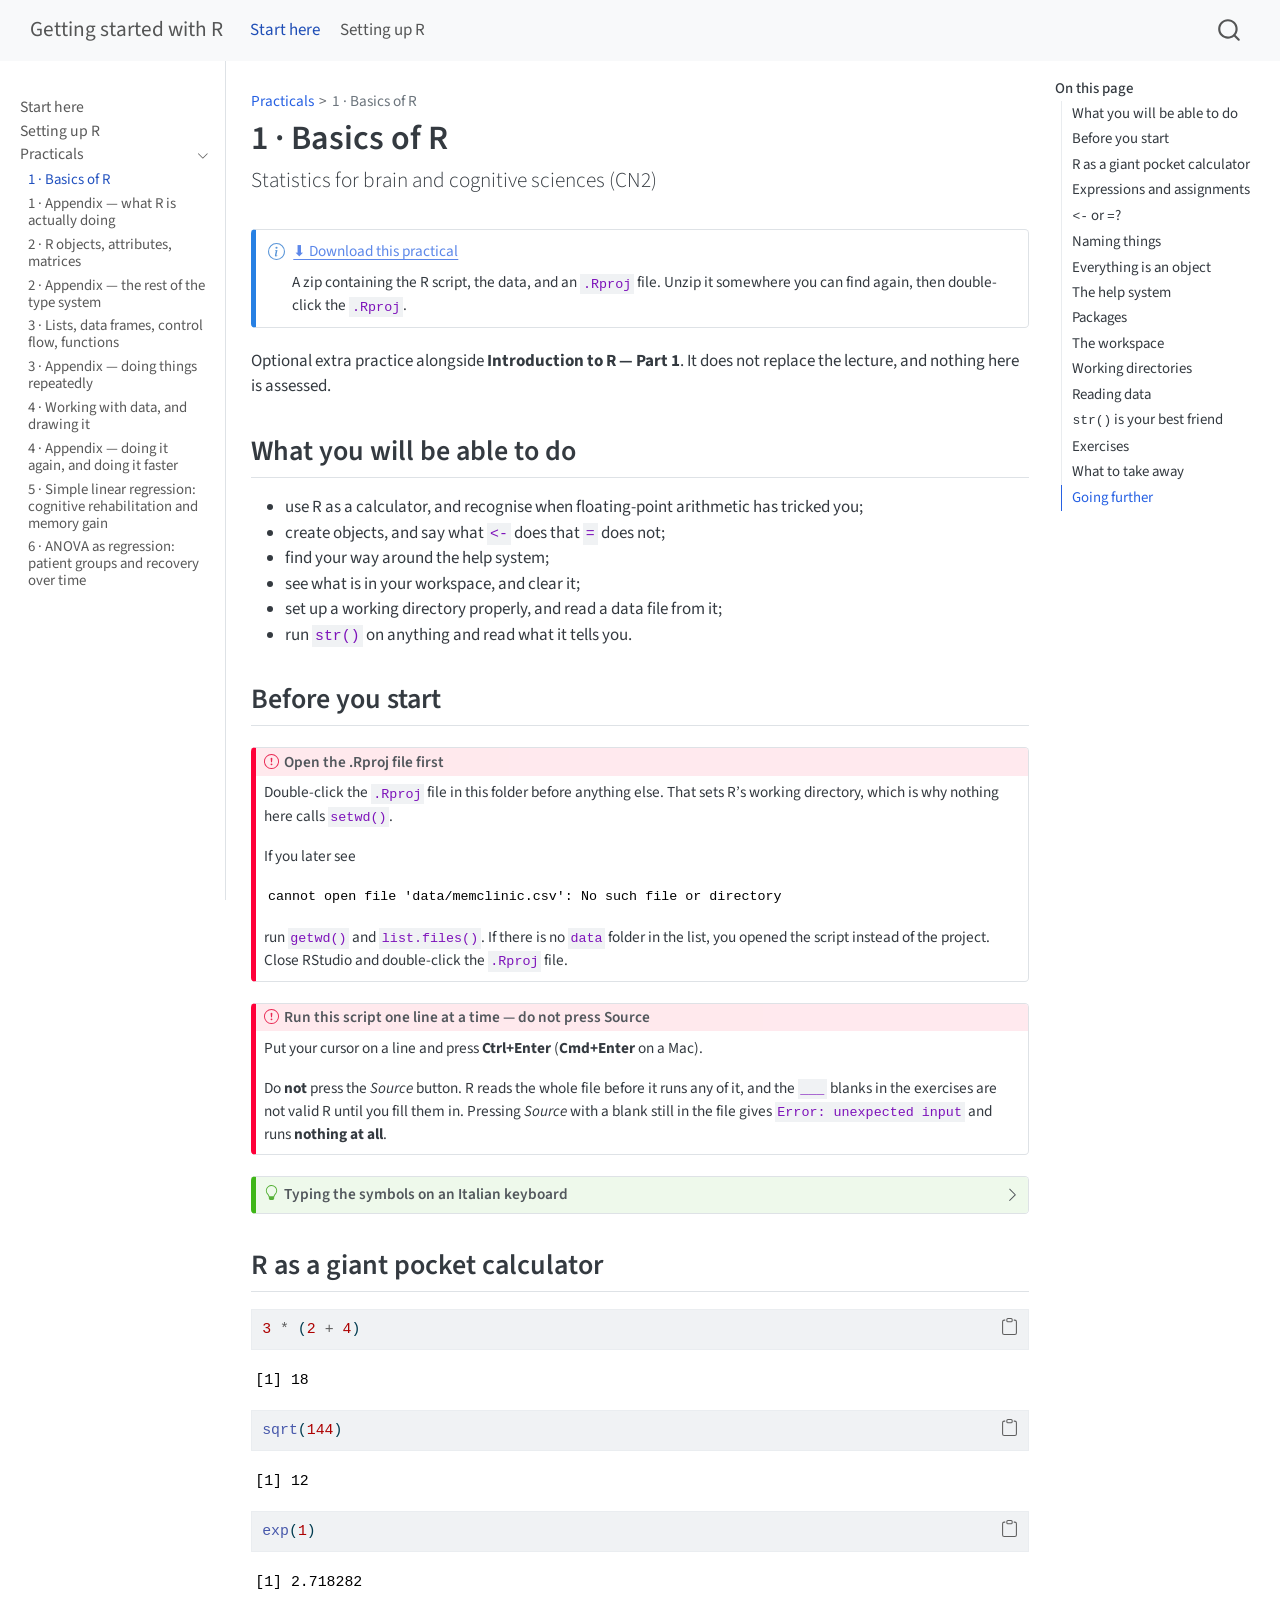
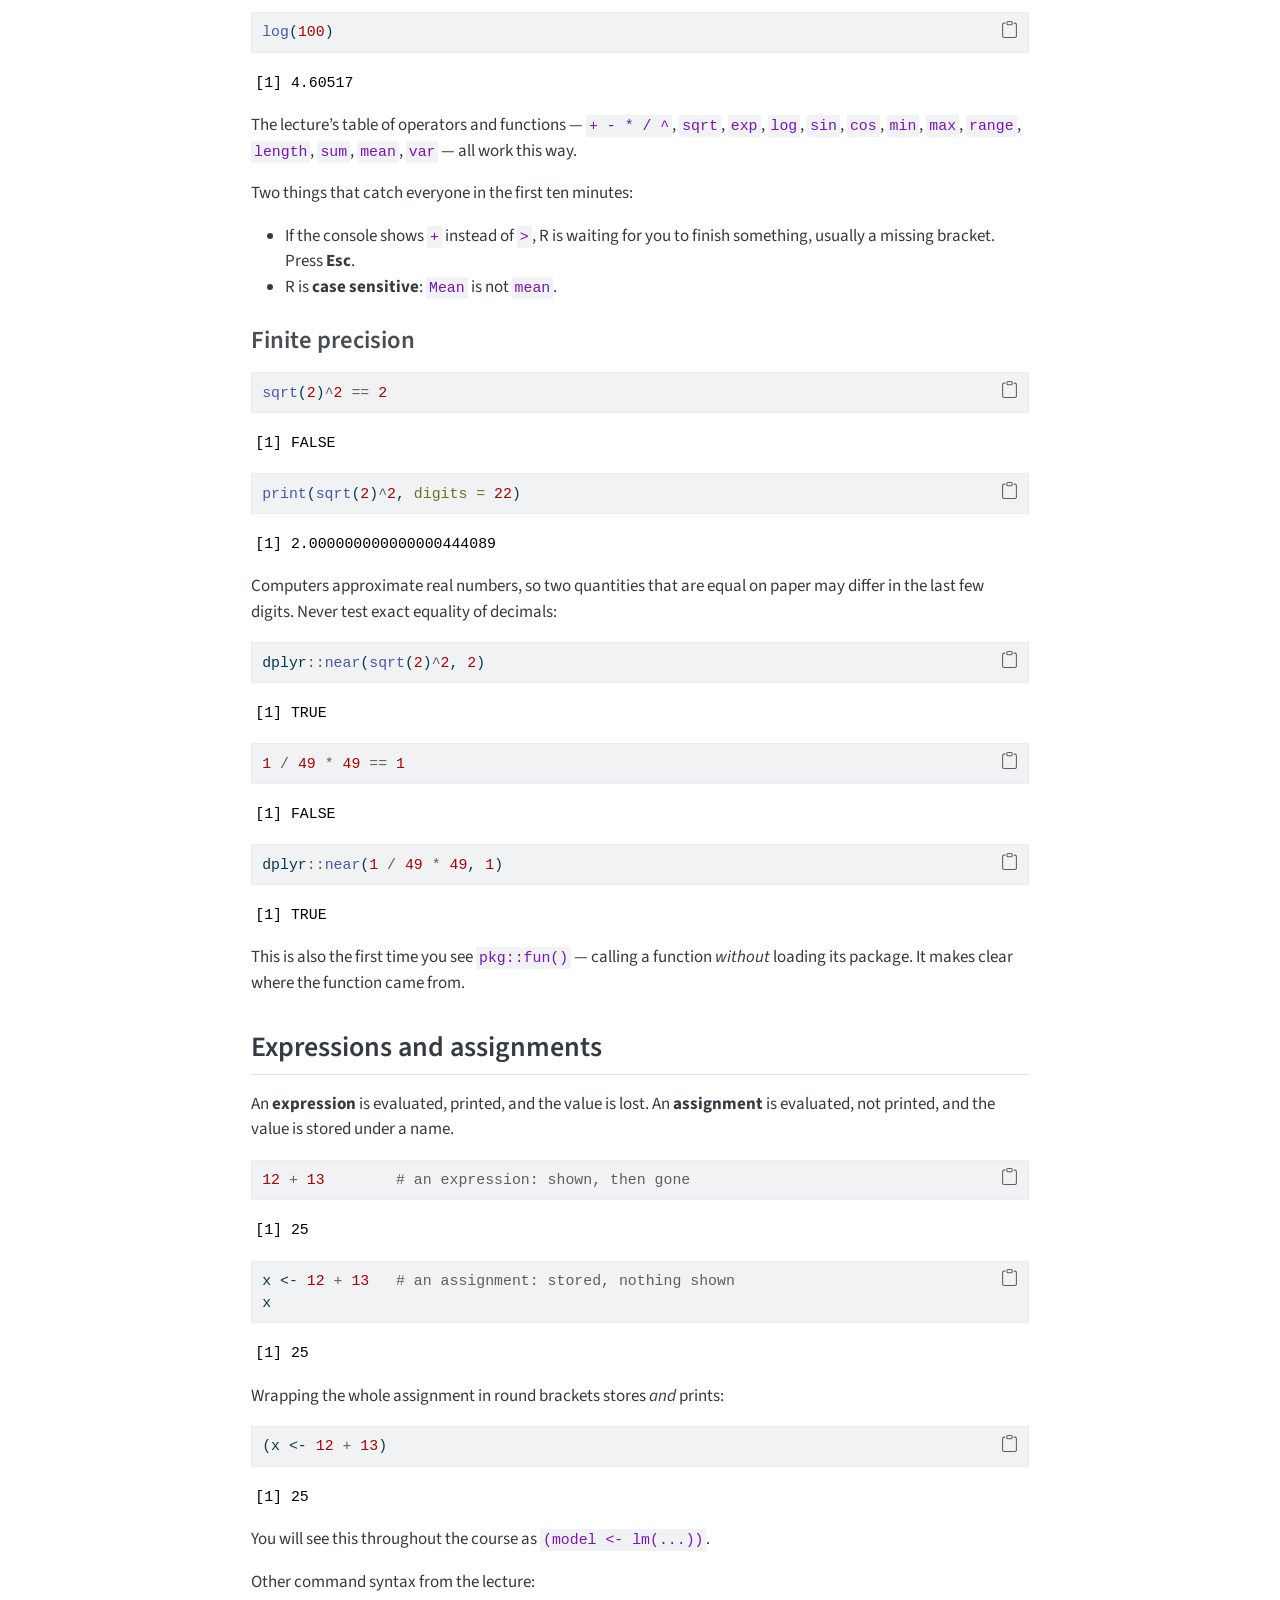
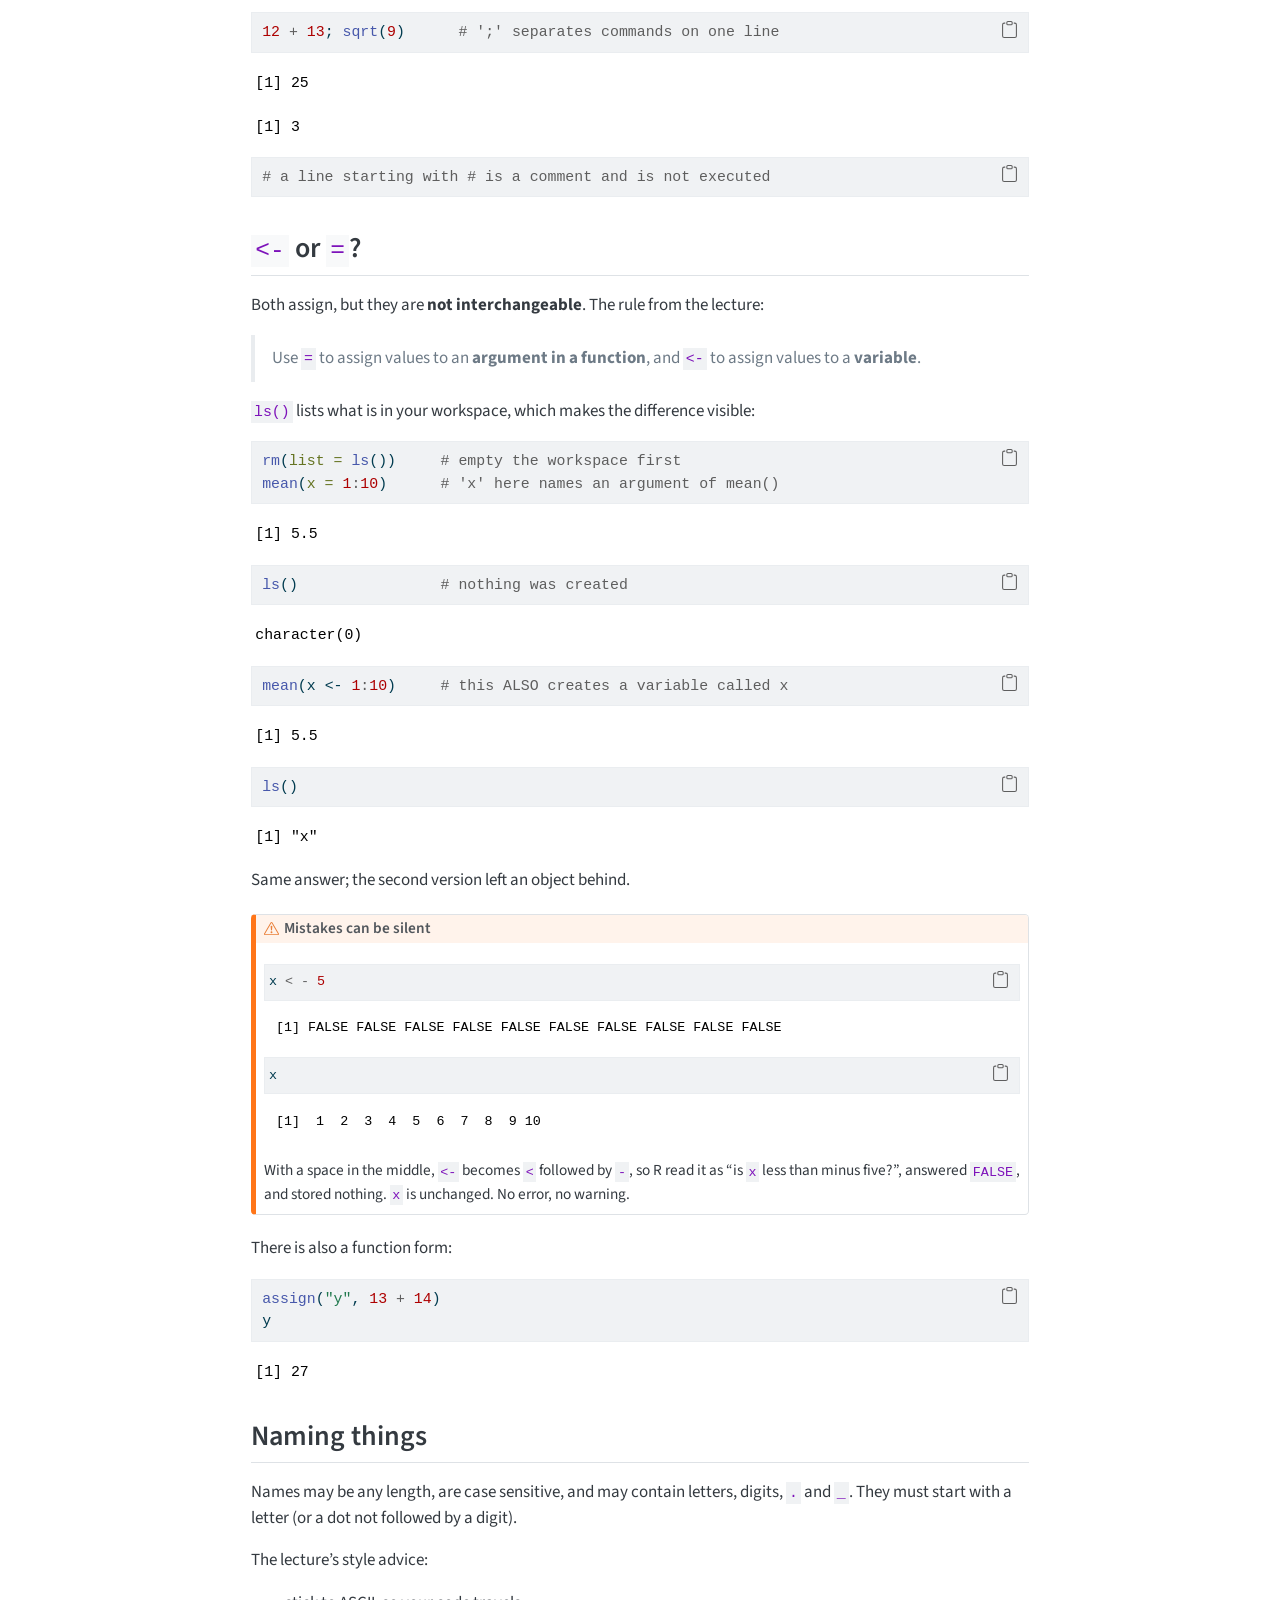
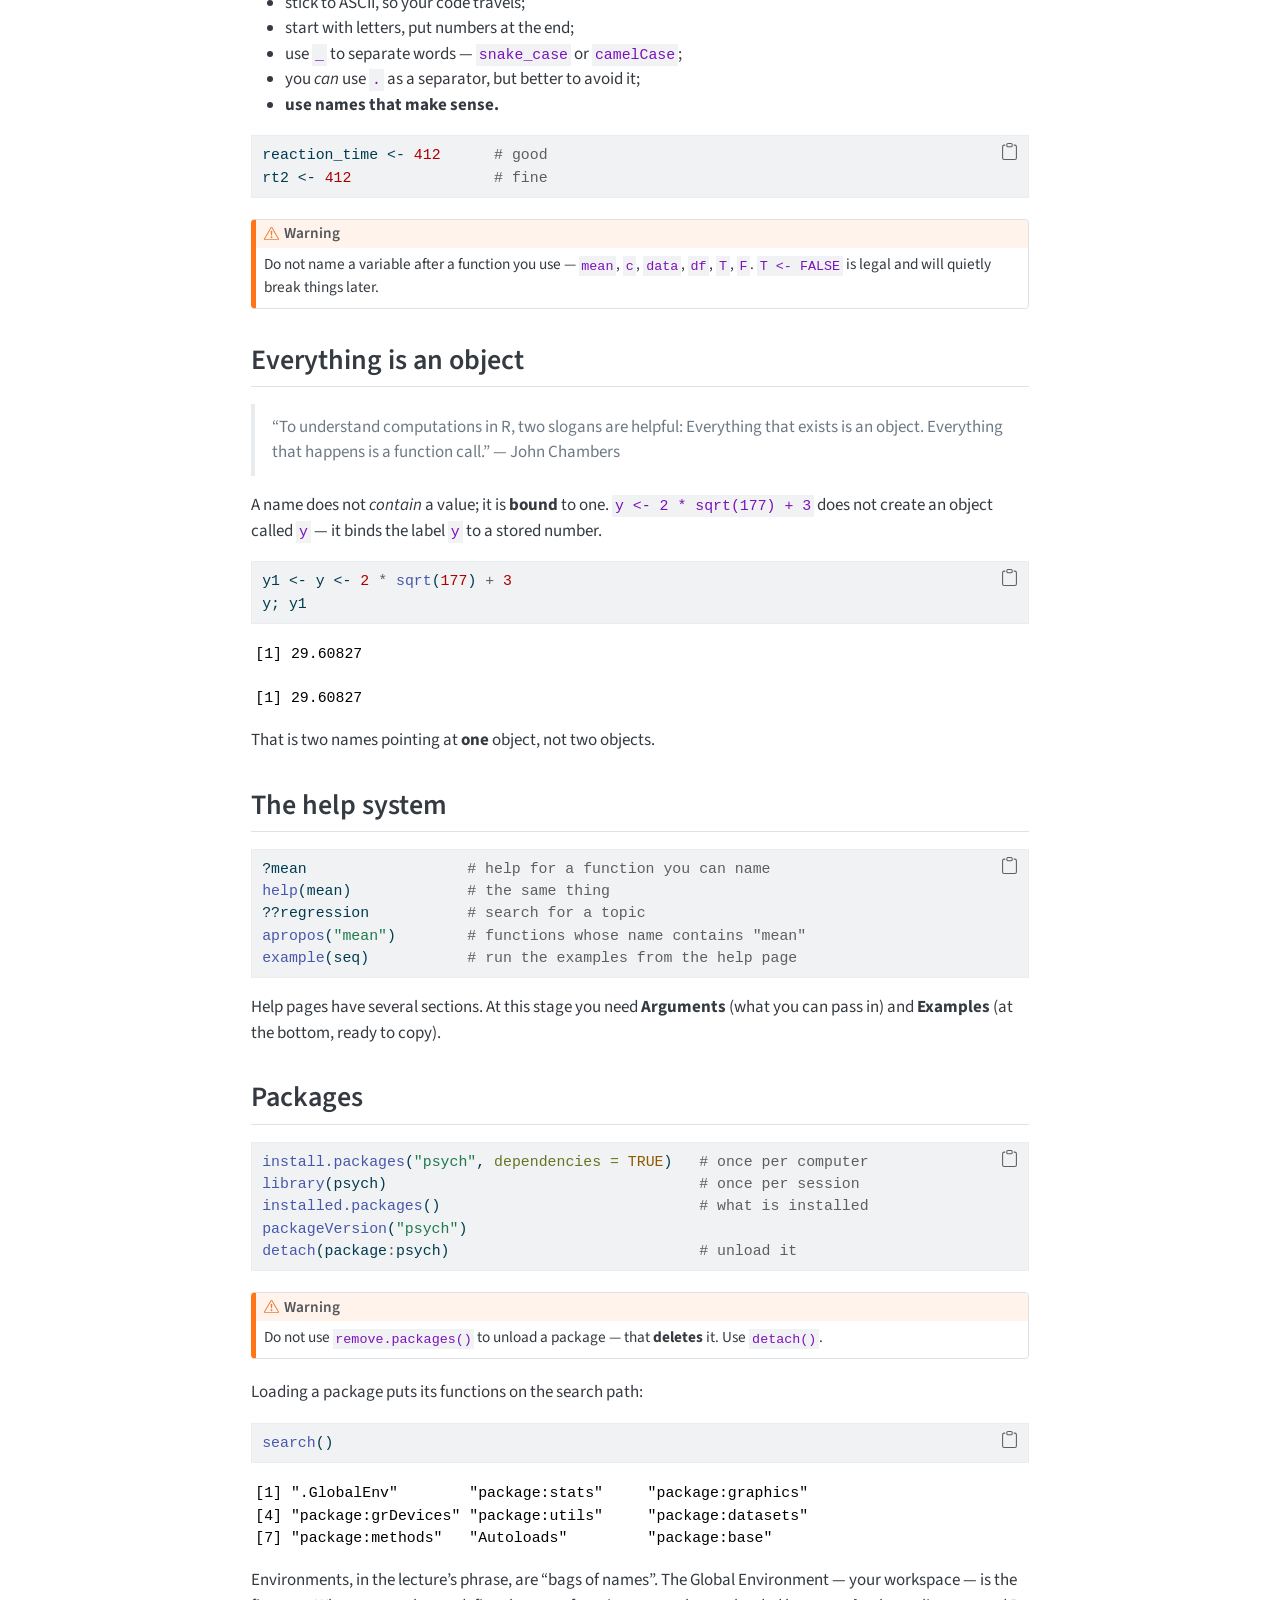
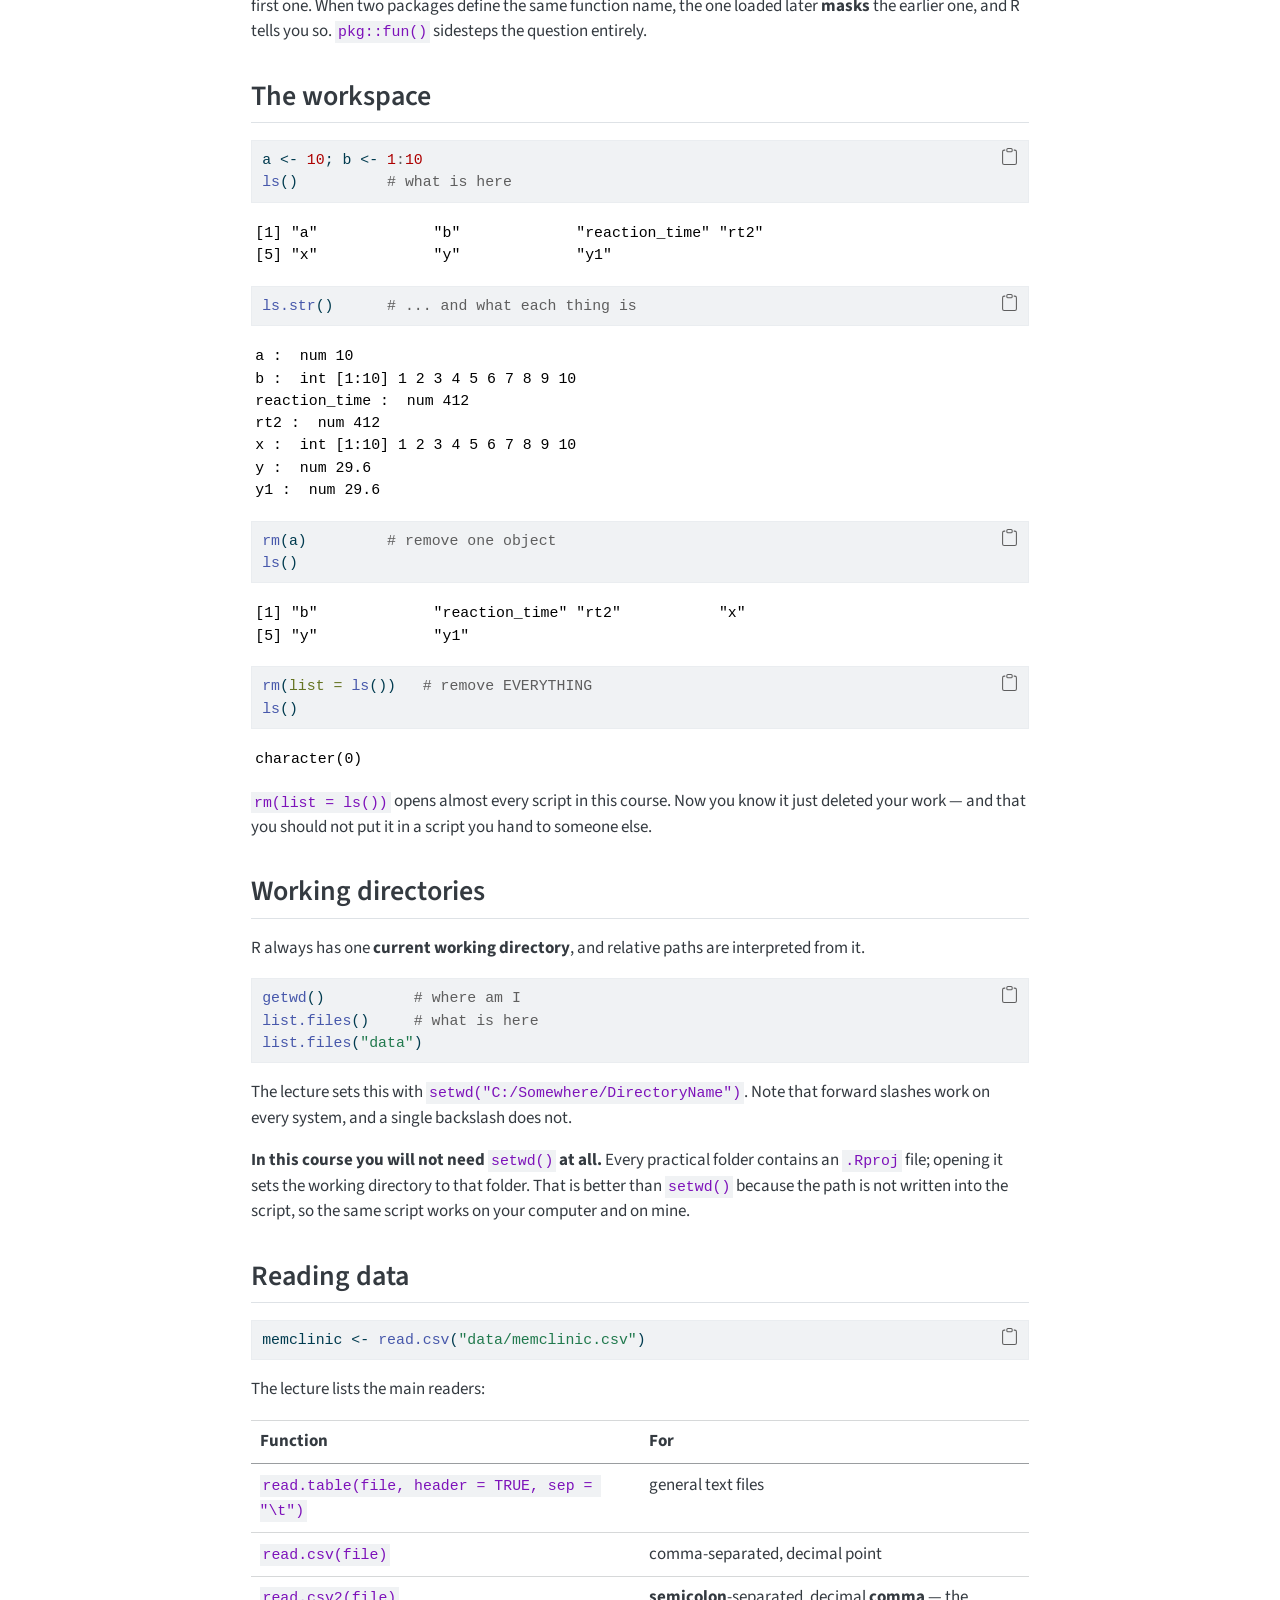
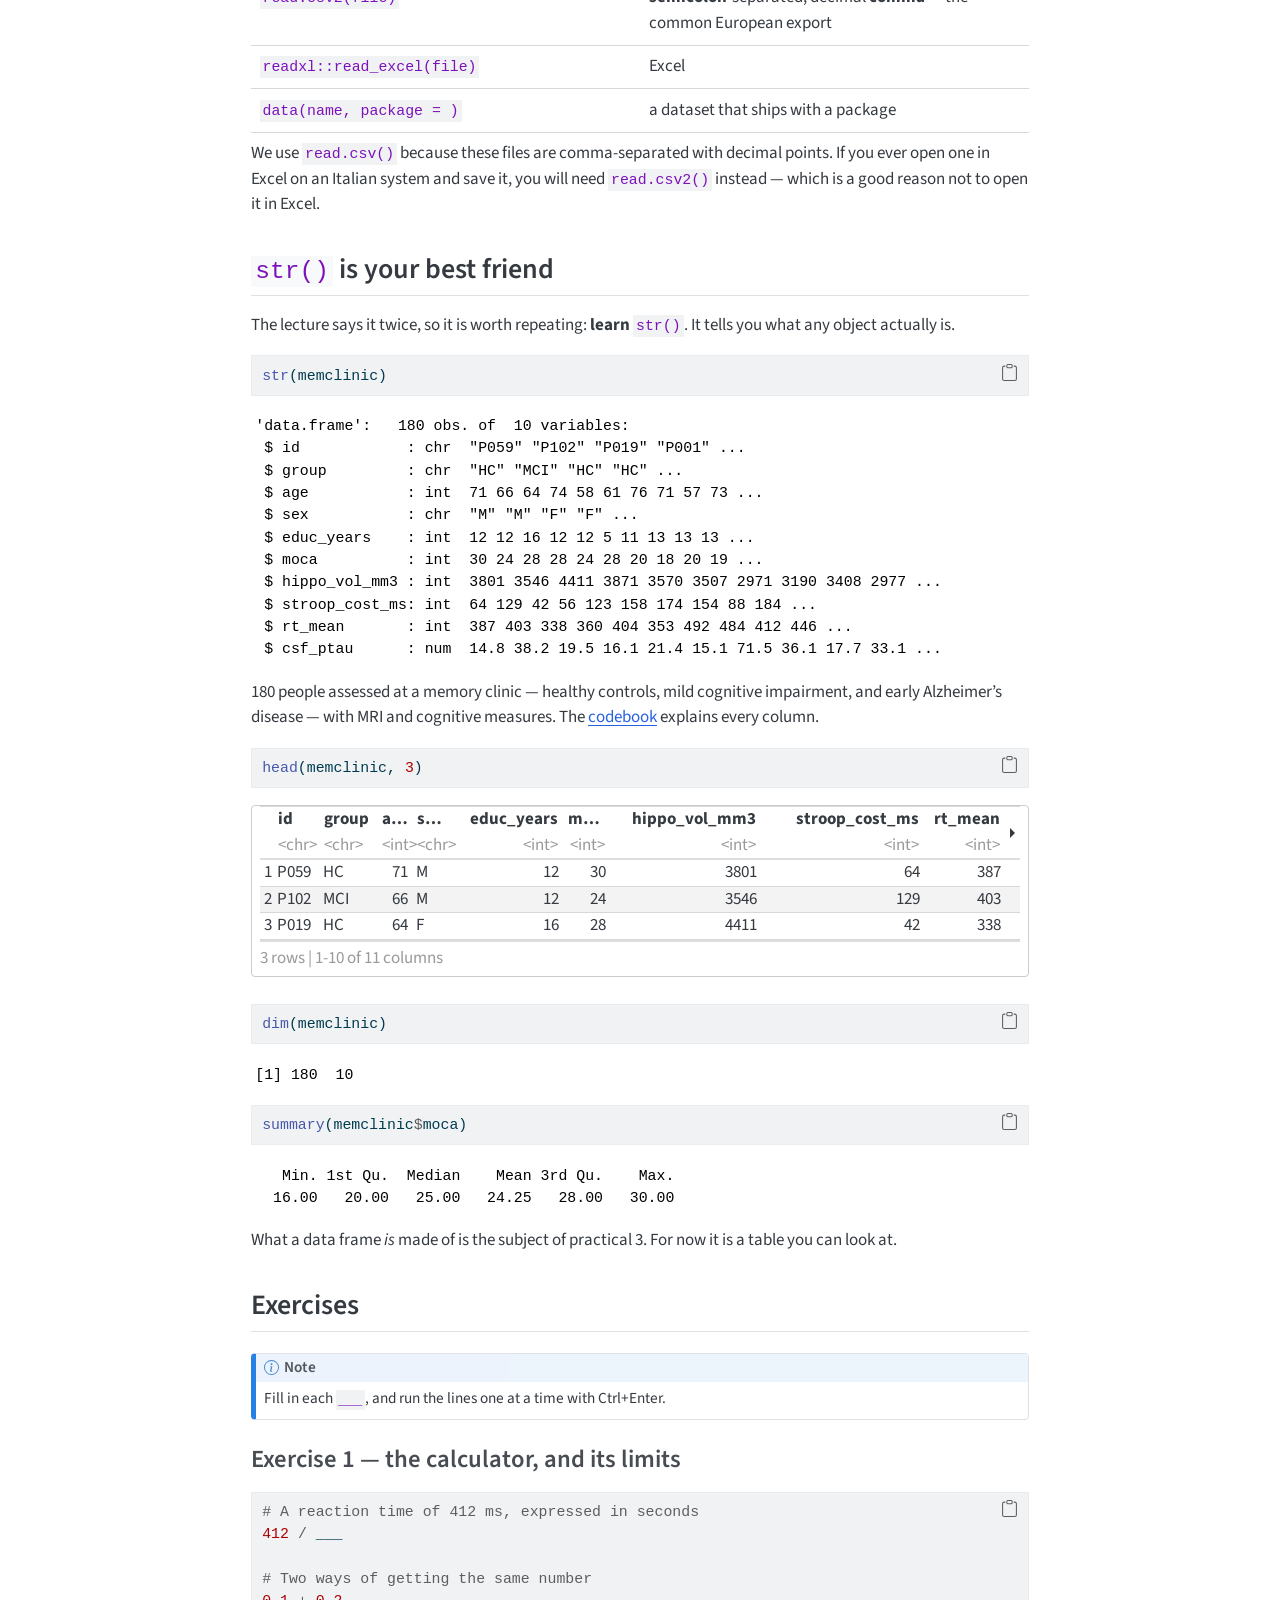
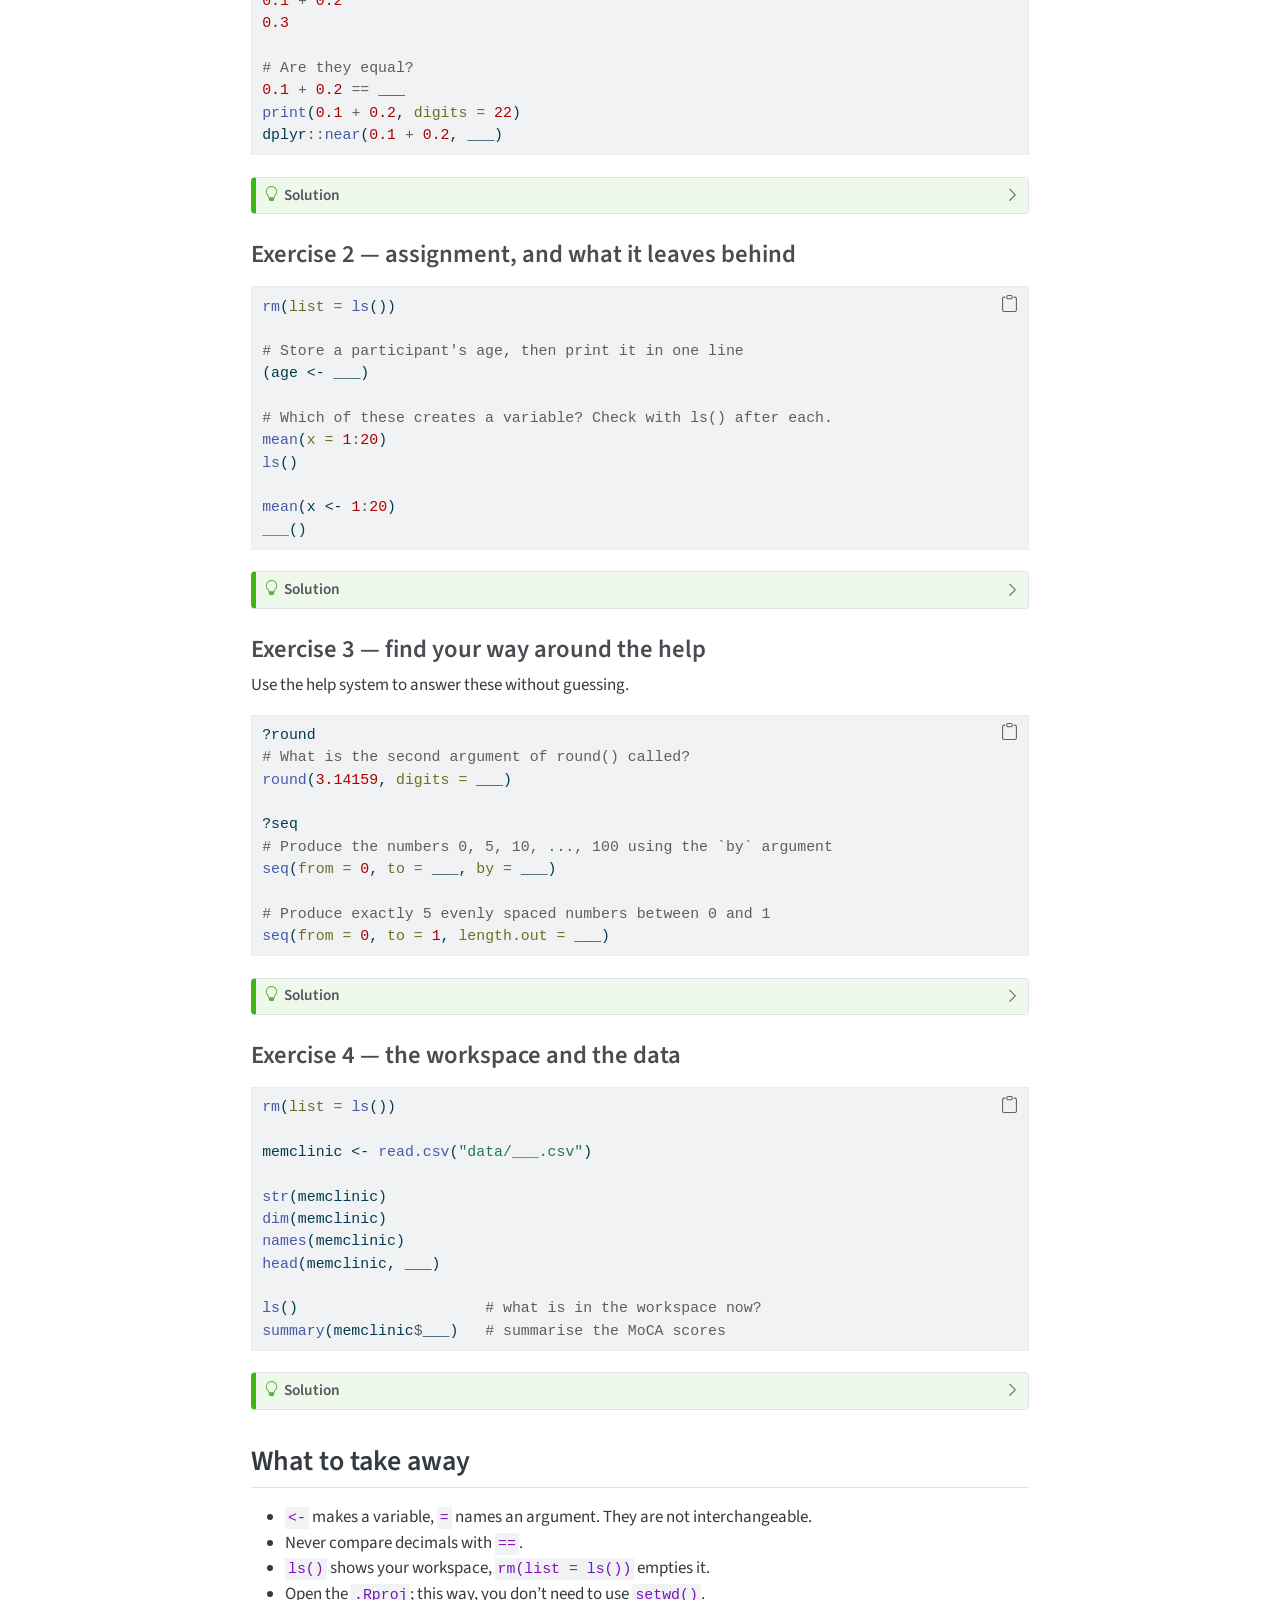
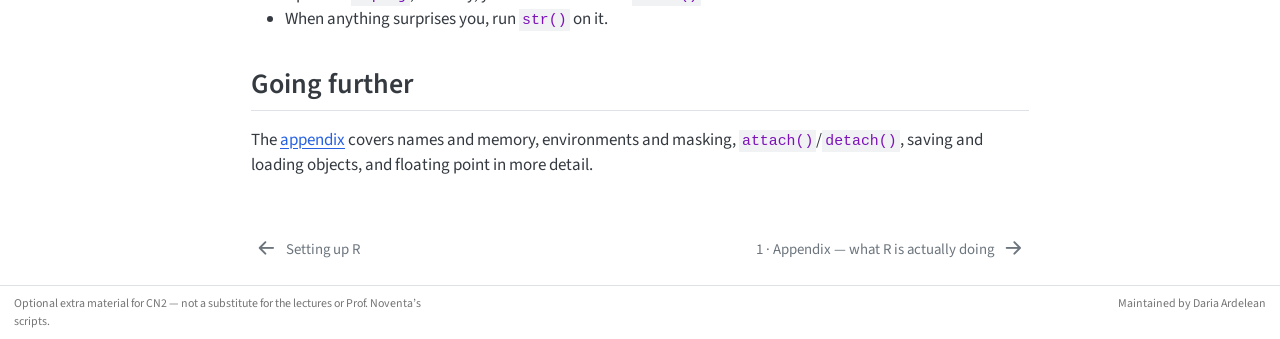
==== commit 52e3c4b9: "site: 2026-11-05" ====
--- a/sessions/01-r-basics/index.html
+++ b/sessions/01-r-basics/index.html
@@ -233,6 +233,12 @@
   <div class="sidebar-item-container"> 
   <a href="../../sessions/05-slr-clinical-neuropsychology/index.html" class="sidebar-item-text sidebar-link">
  <span class="menu-text">5 · Simple linear regression: cognitive rehabilitation and memory gain</span></a>
+  </div>
+</li>
+          <li class="sidebar-item">
+  <div class="sidebar-item-container"> 
+  <a href="../../sessions/06-anova-clinical-neuropsychology/index.html" class="sidebar-item-text sidebar-link">
+ <span class="menu-text">6 · ANOVA as regression: patient groups and recovery over time</span></a>
   </div>
 </li>
       </ul>
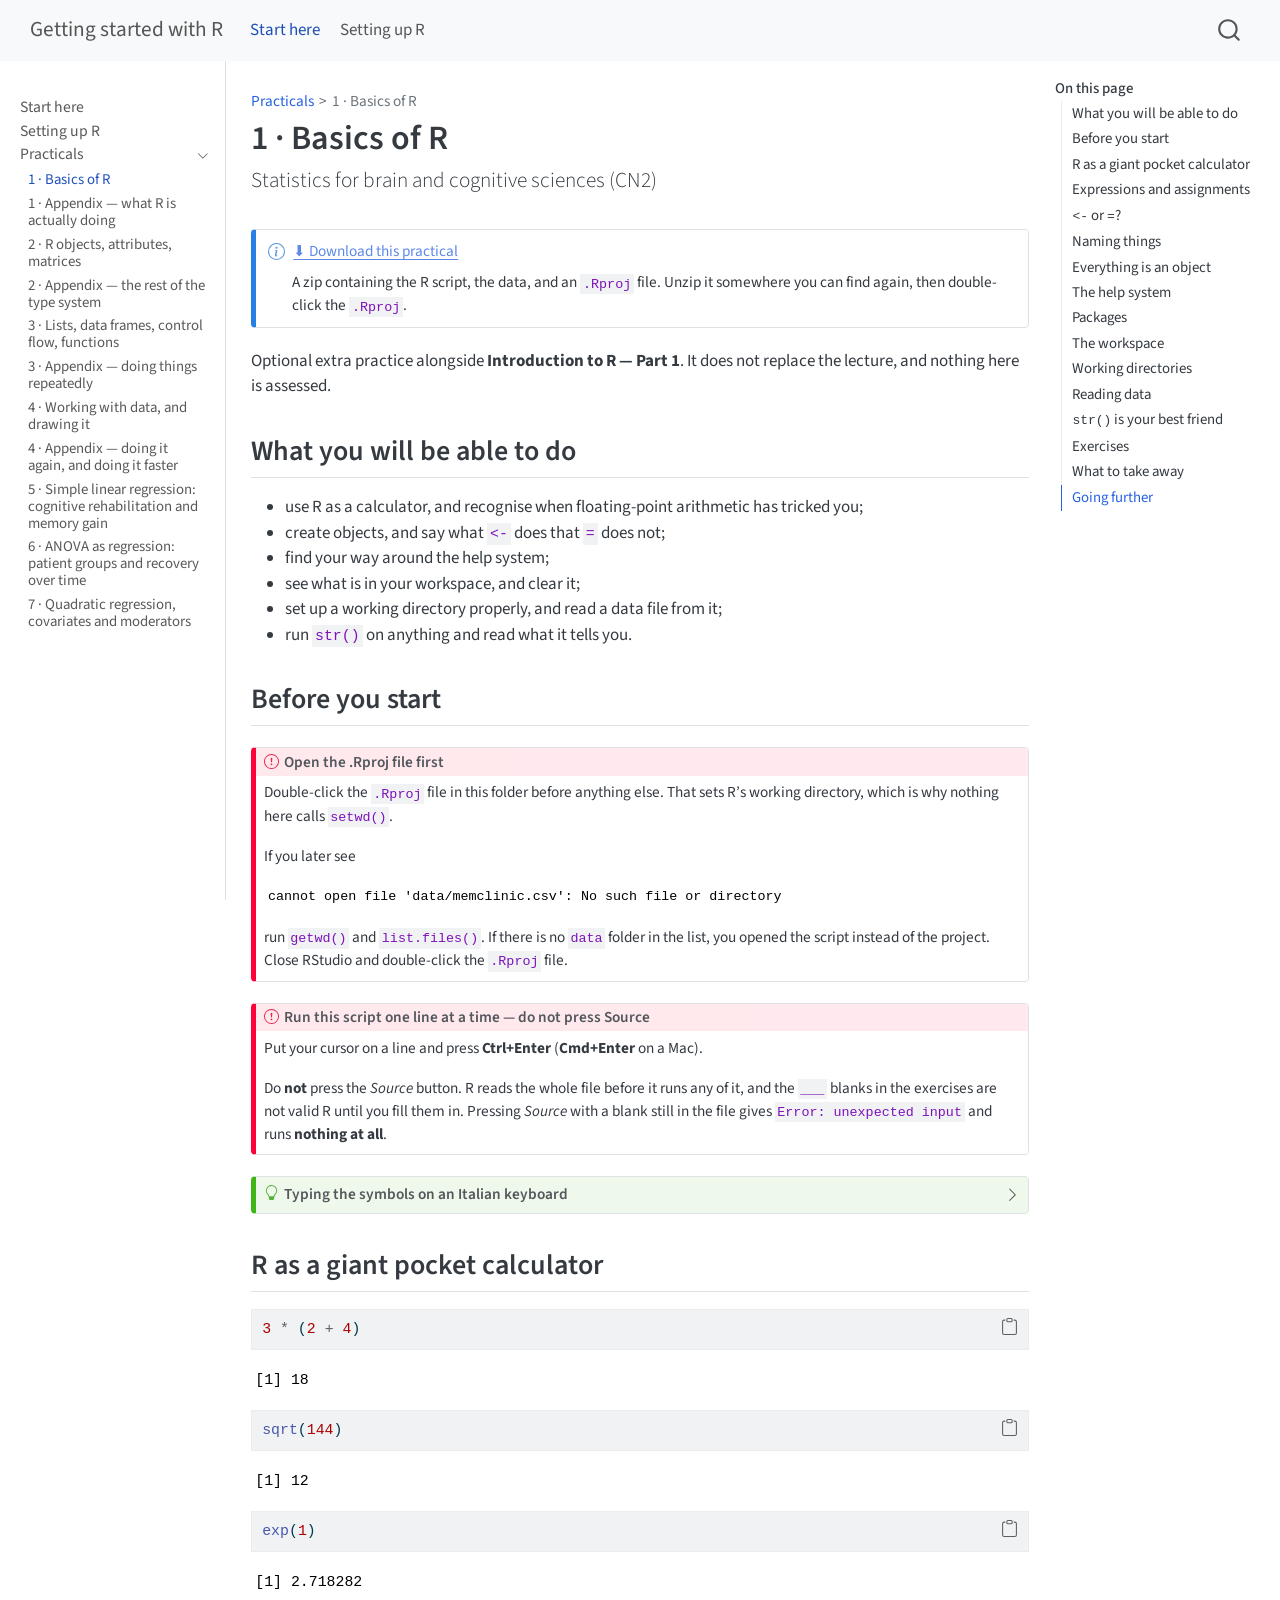
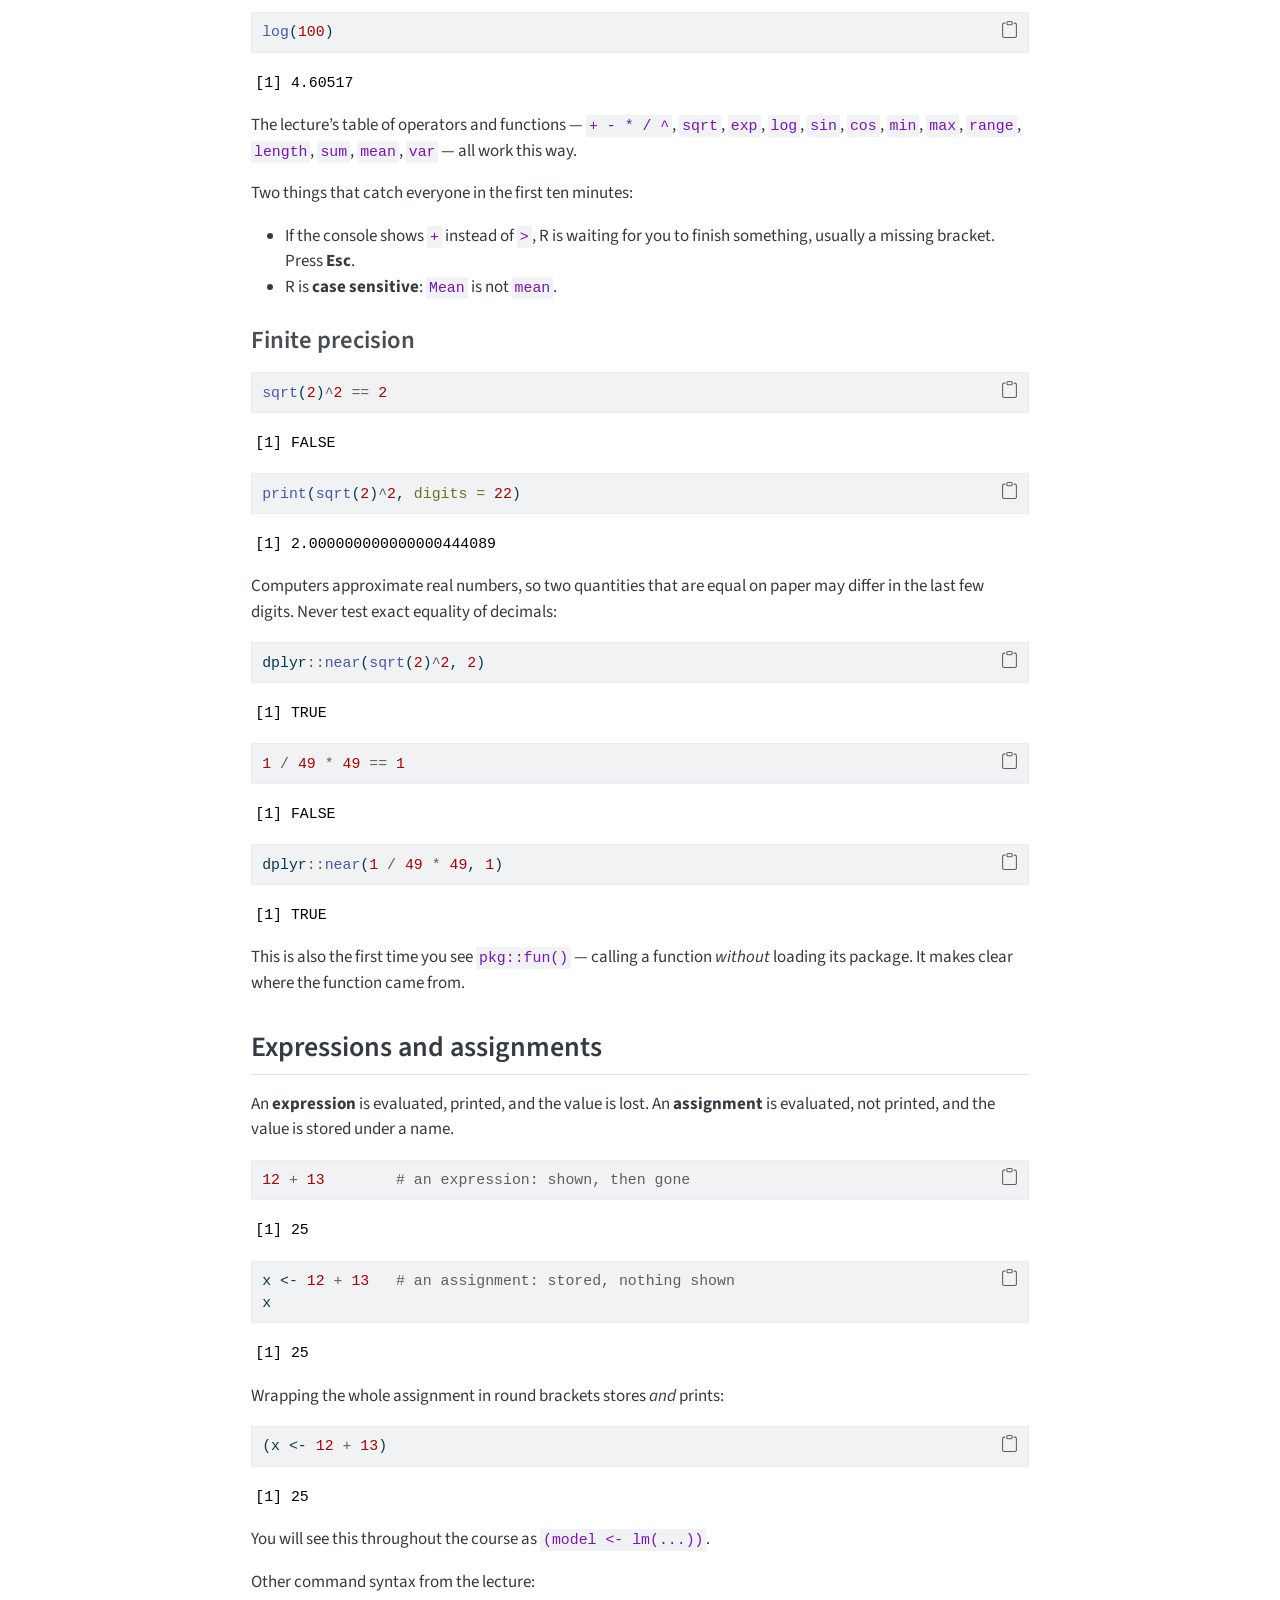
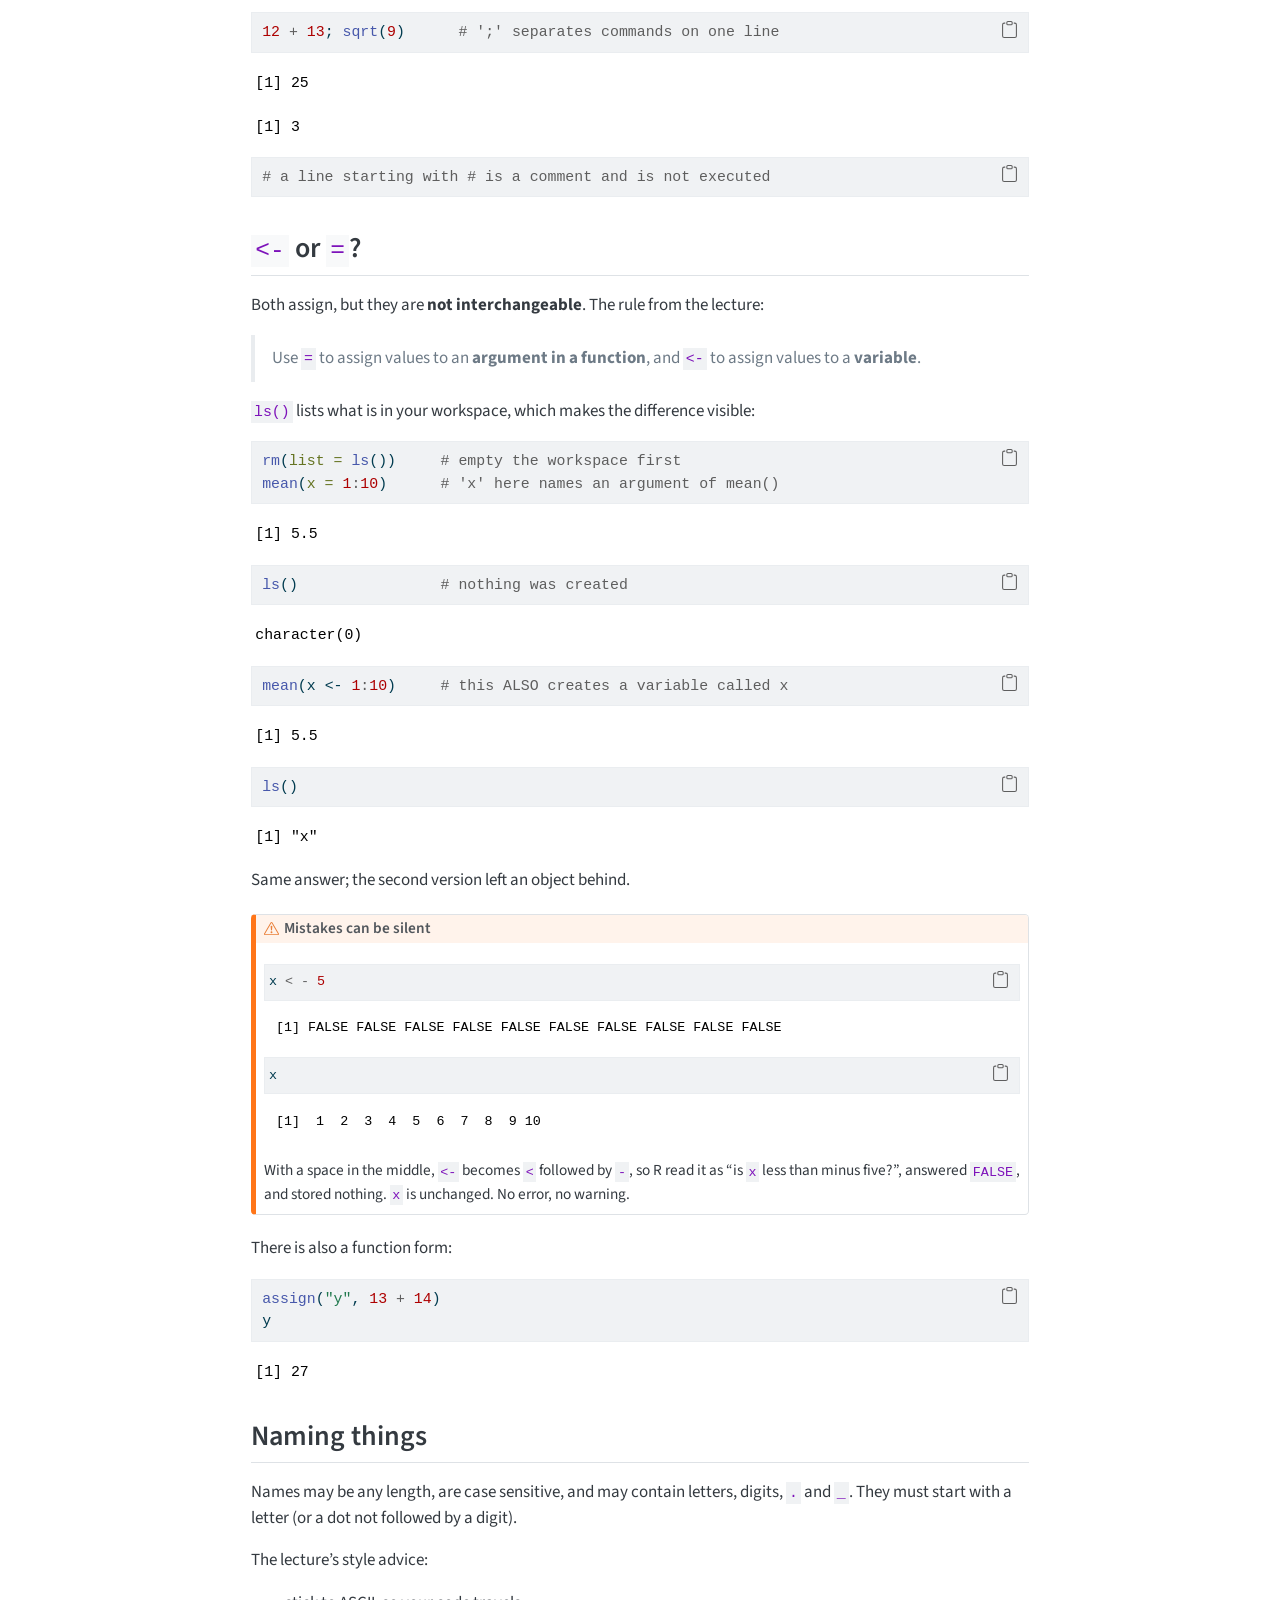
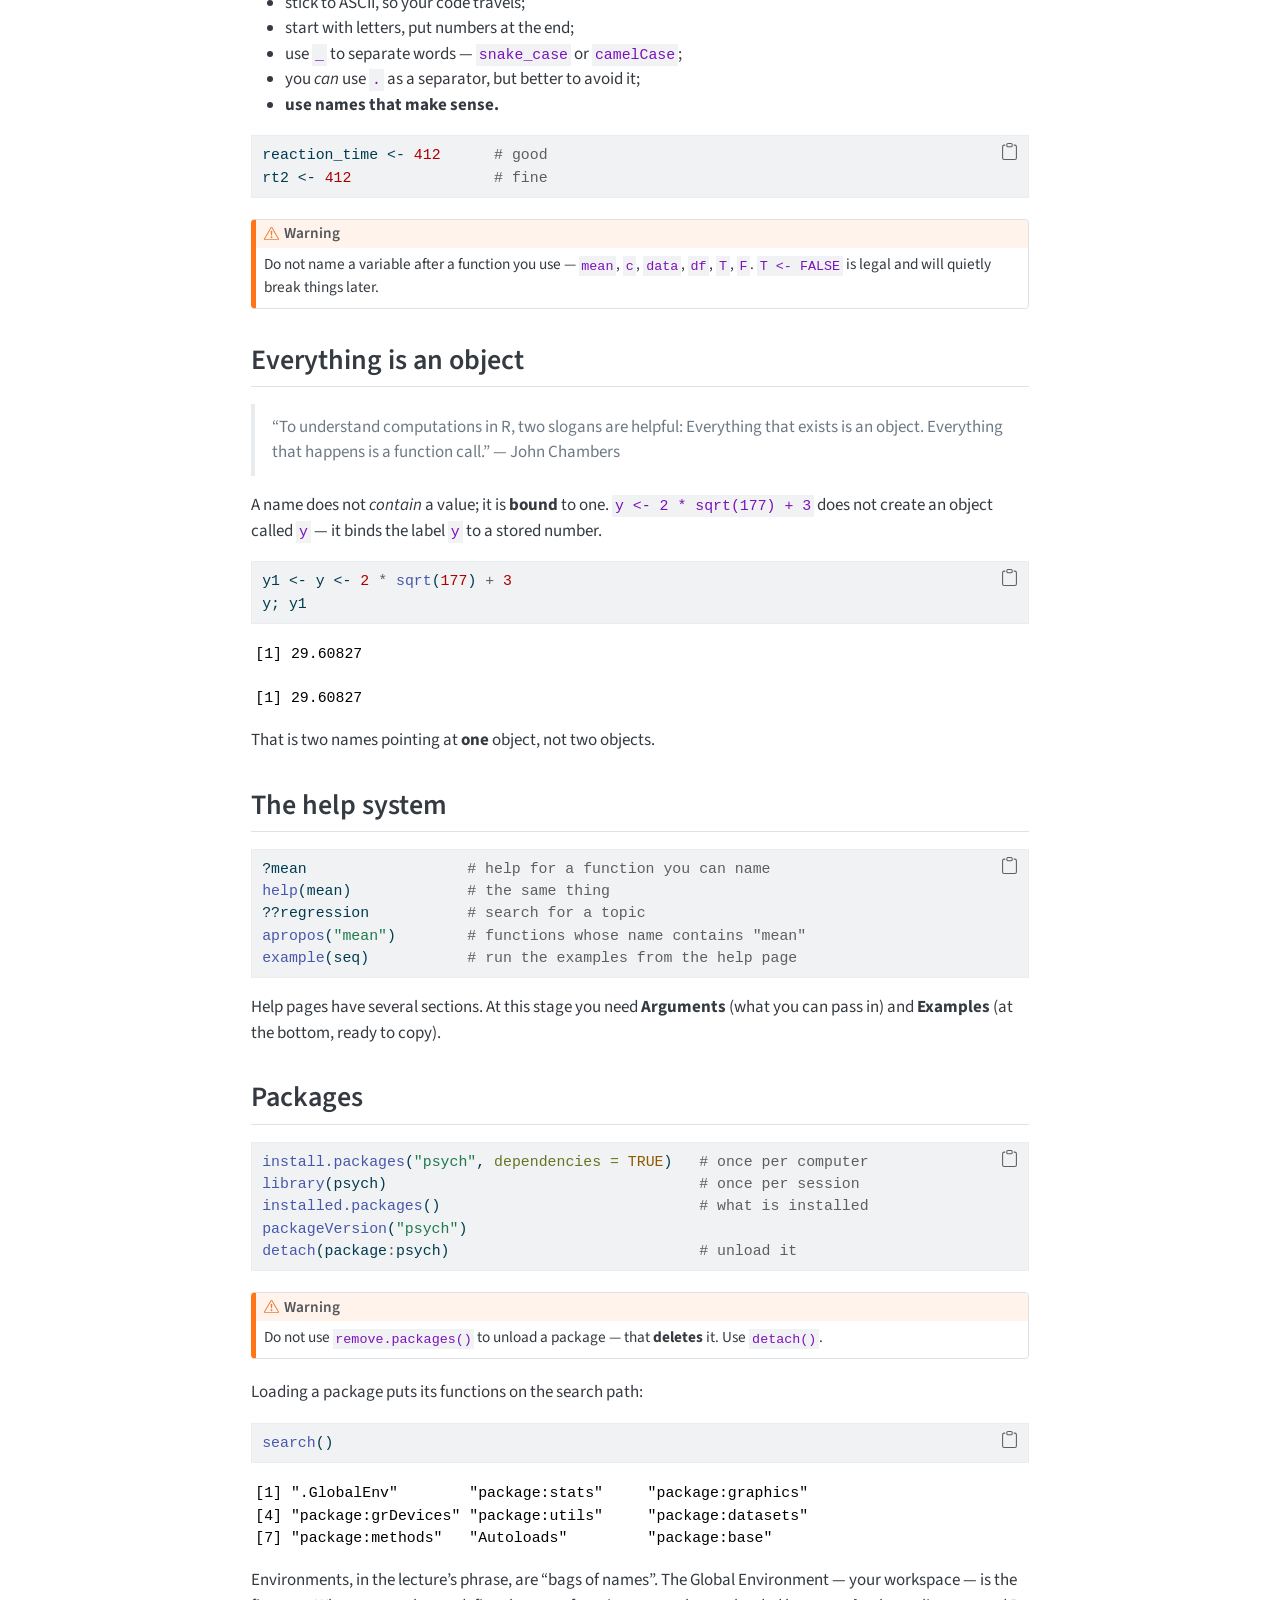
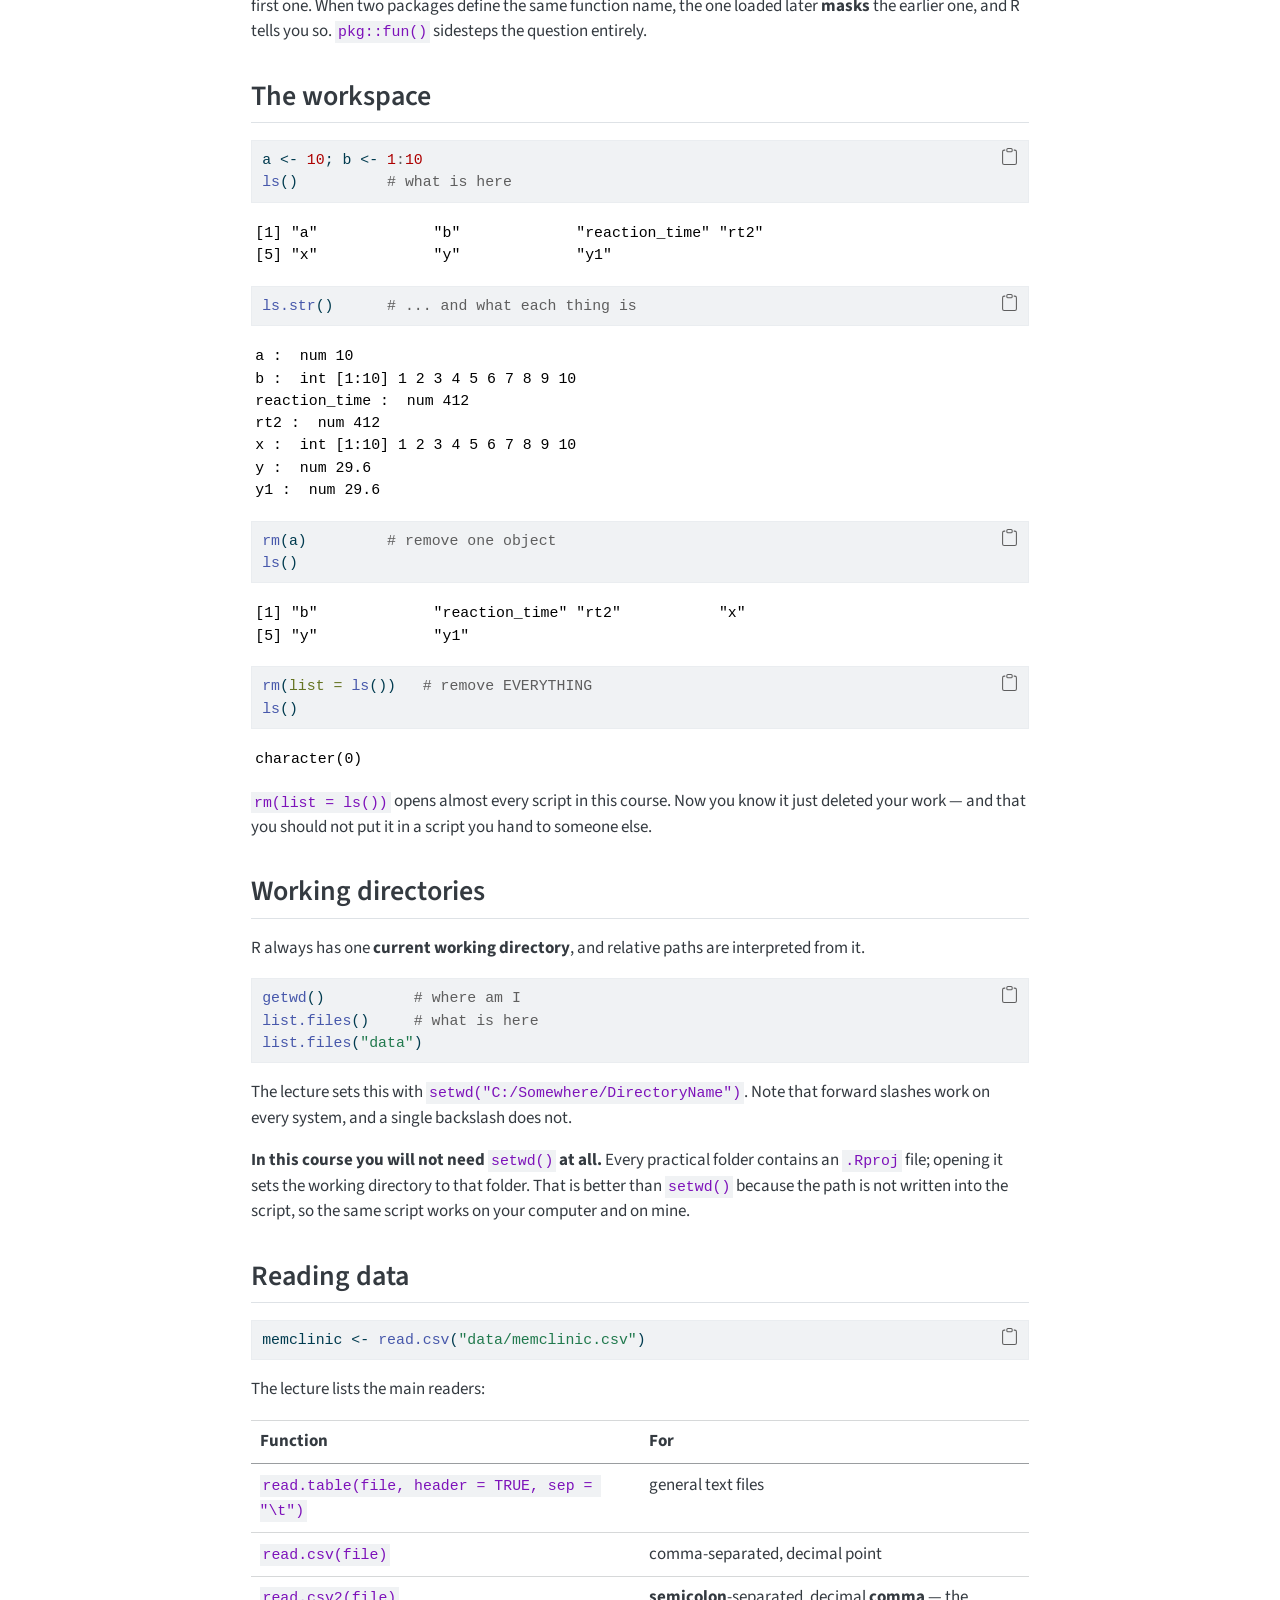
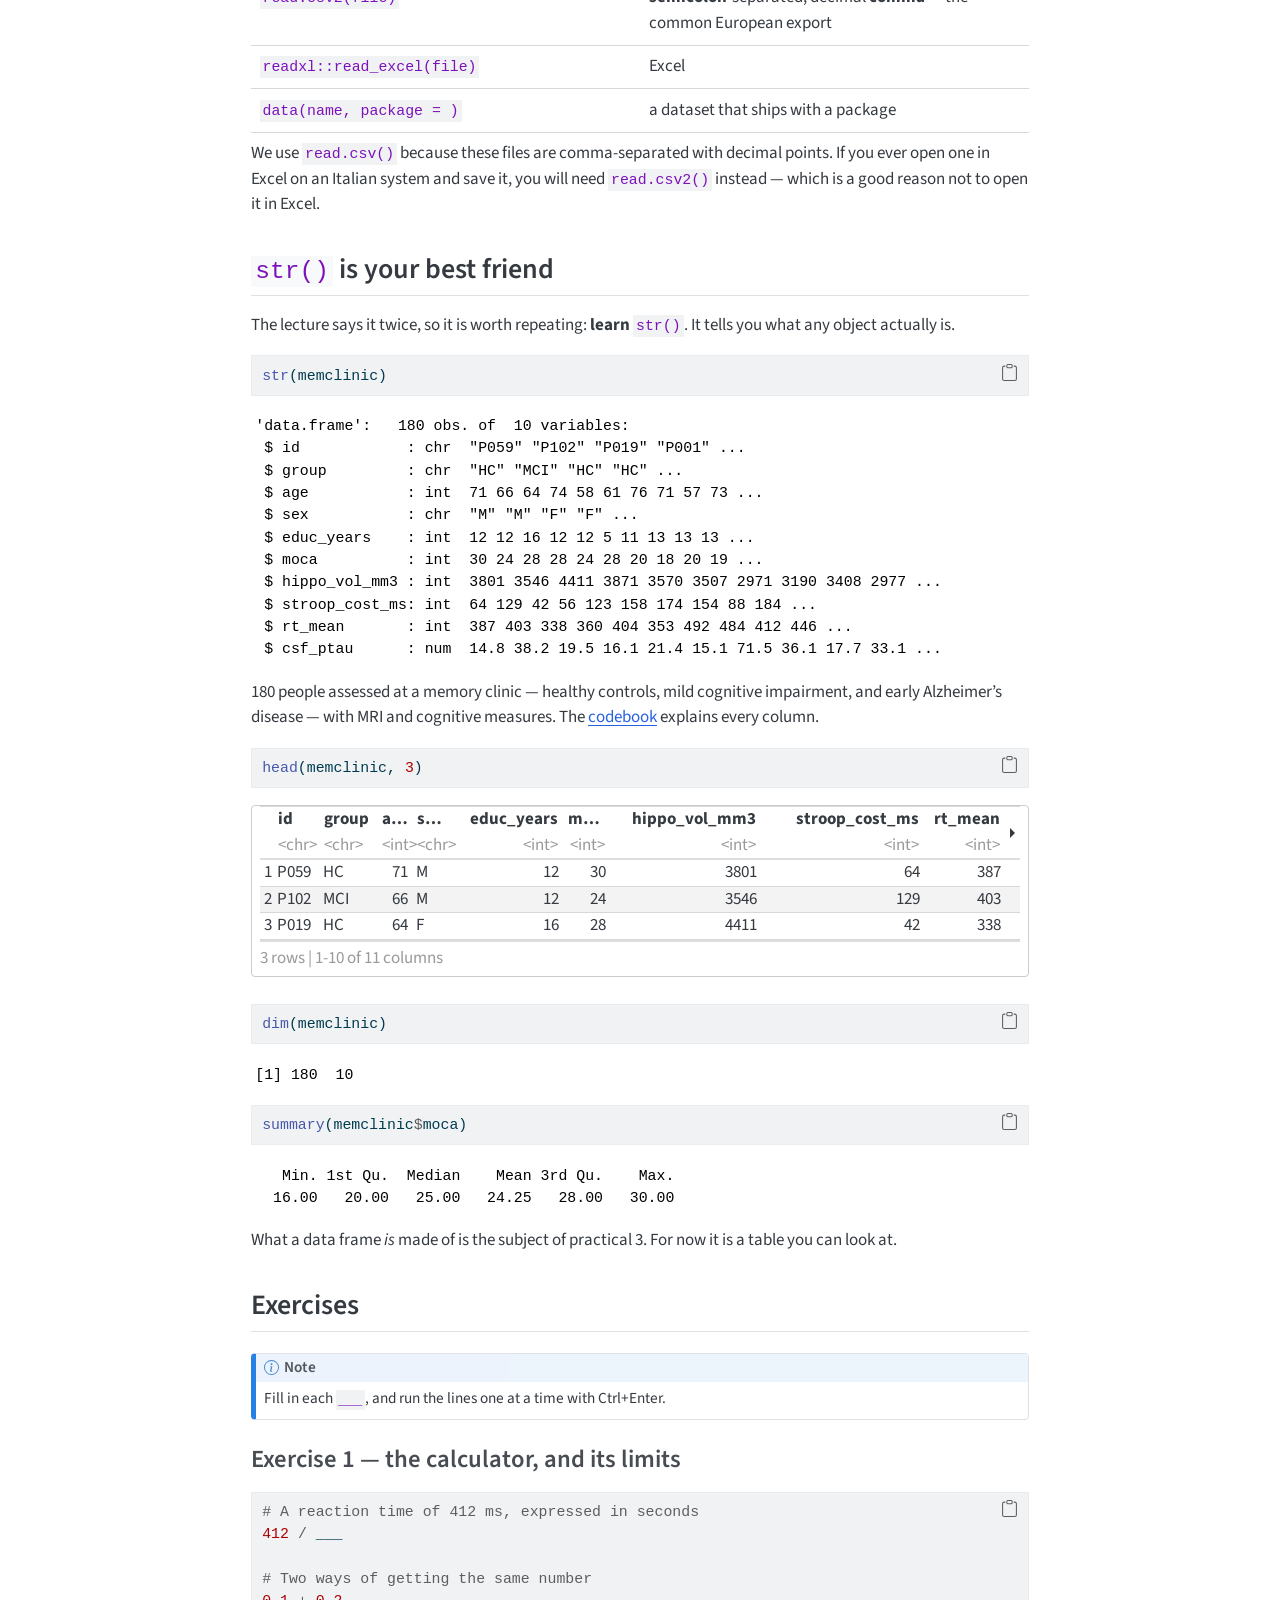
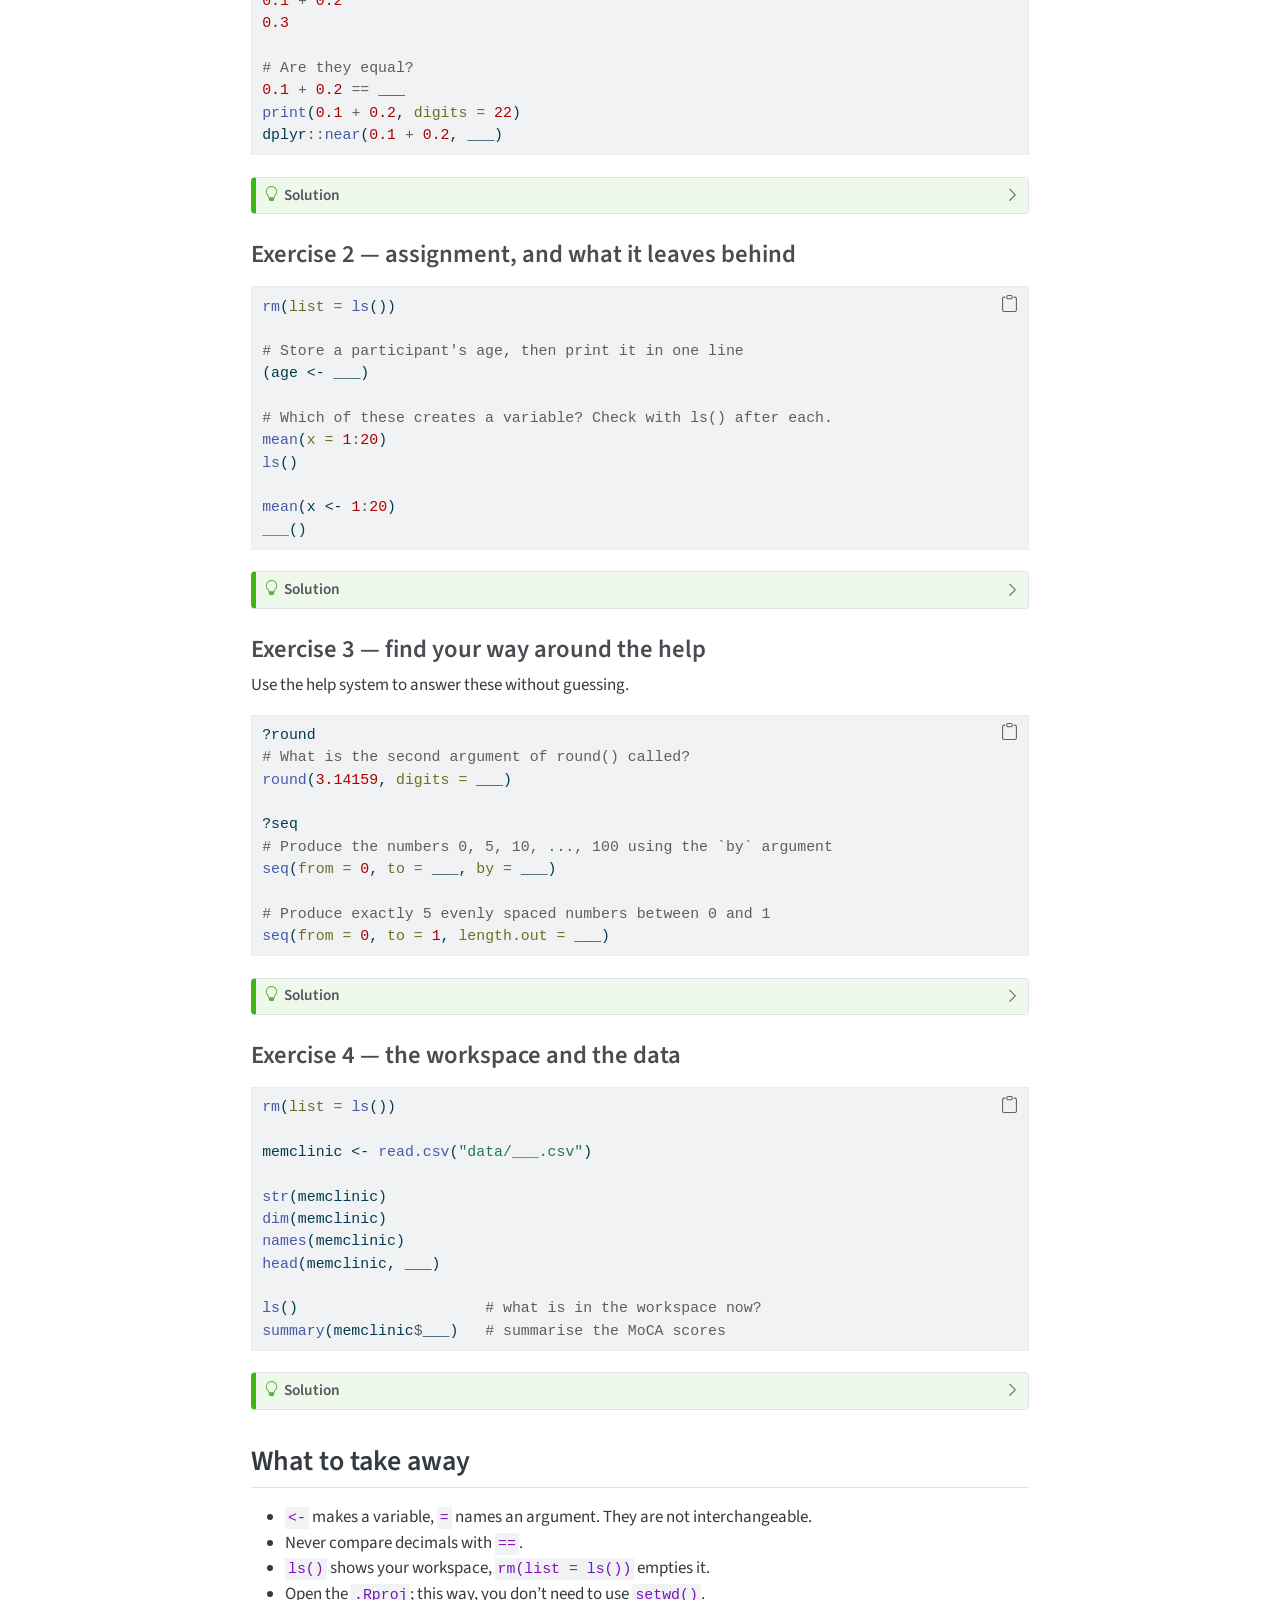
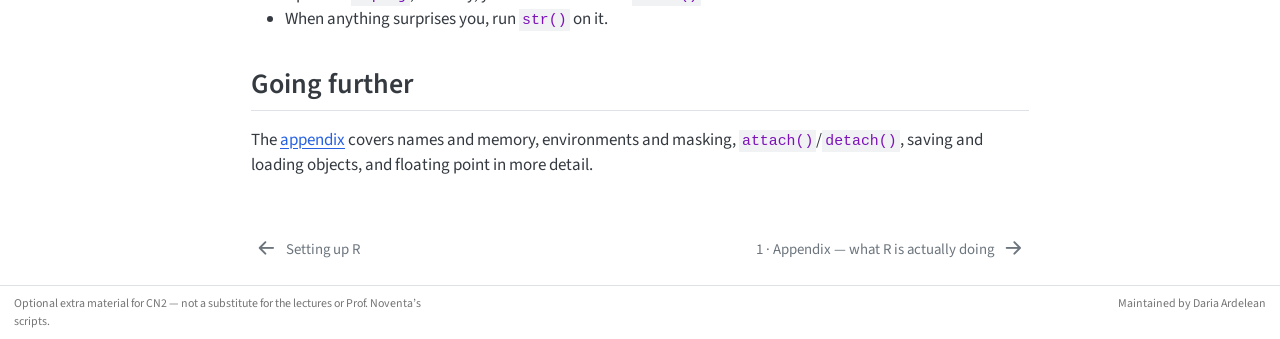
==== commit e9fd3d0e: "site: 2026-11-16" ====
--- a/sessions/01-r-basics/index.html
+++ b/sessions/01-r-basics/index.html
@@ -239,6 +239,12 @@
   <div class="sidebar-item-container"> 
   <a href="../../sessions/06-anova-clinical-neuropsychology/index.html" class="sidebar-item-text sidebar-link">
  <span class="menu-text">6 · ANOVA as regression: patient groups and recovery over time</span></a>
+  </div>
+</li>
+          <li class="sidebar-item">
+  <div class="sidebar-item-container"> 
+  <a href="../../sessions/07-ancova-moderation-clinical-neuropsychology/index.html" class="sidebar-item-text sidebar-link">
+ <span class="menu-text">7 · Quadratic regression, covariates and moderators</span></a>
   </div>
 </li>
       </ul>
